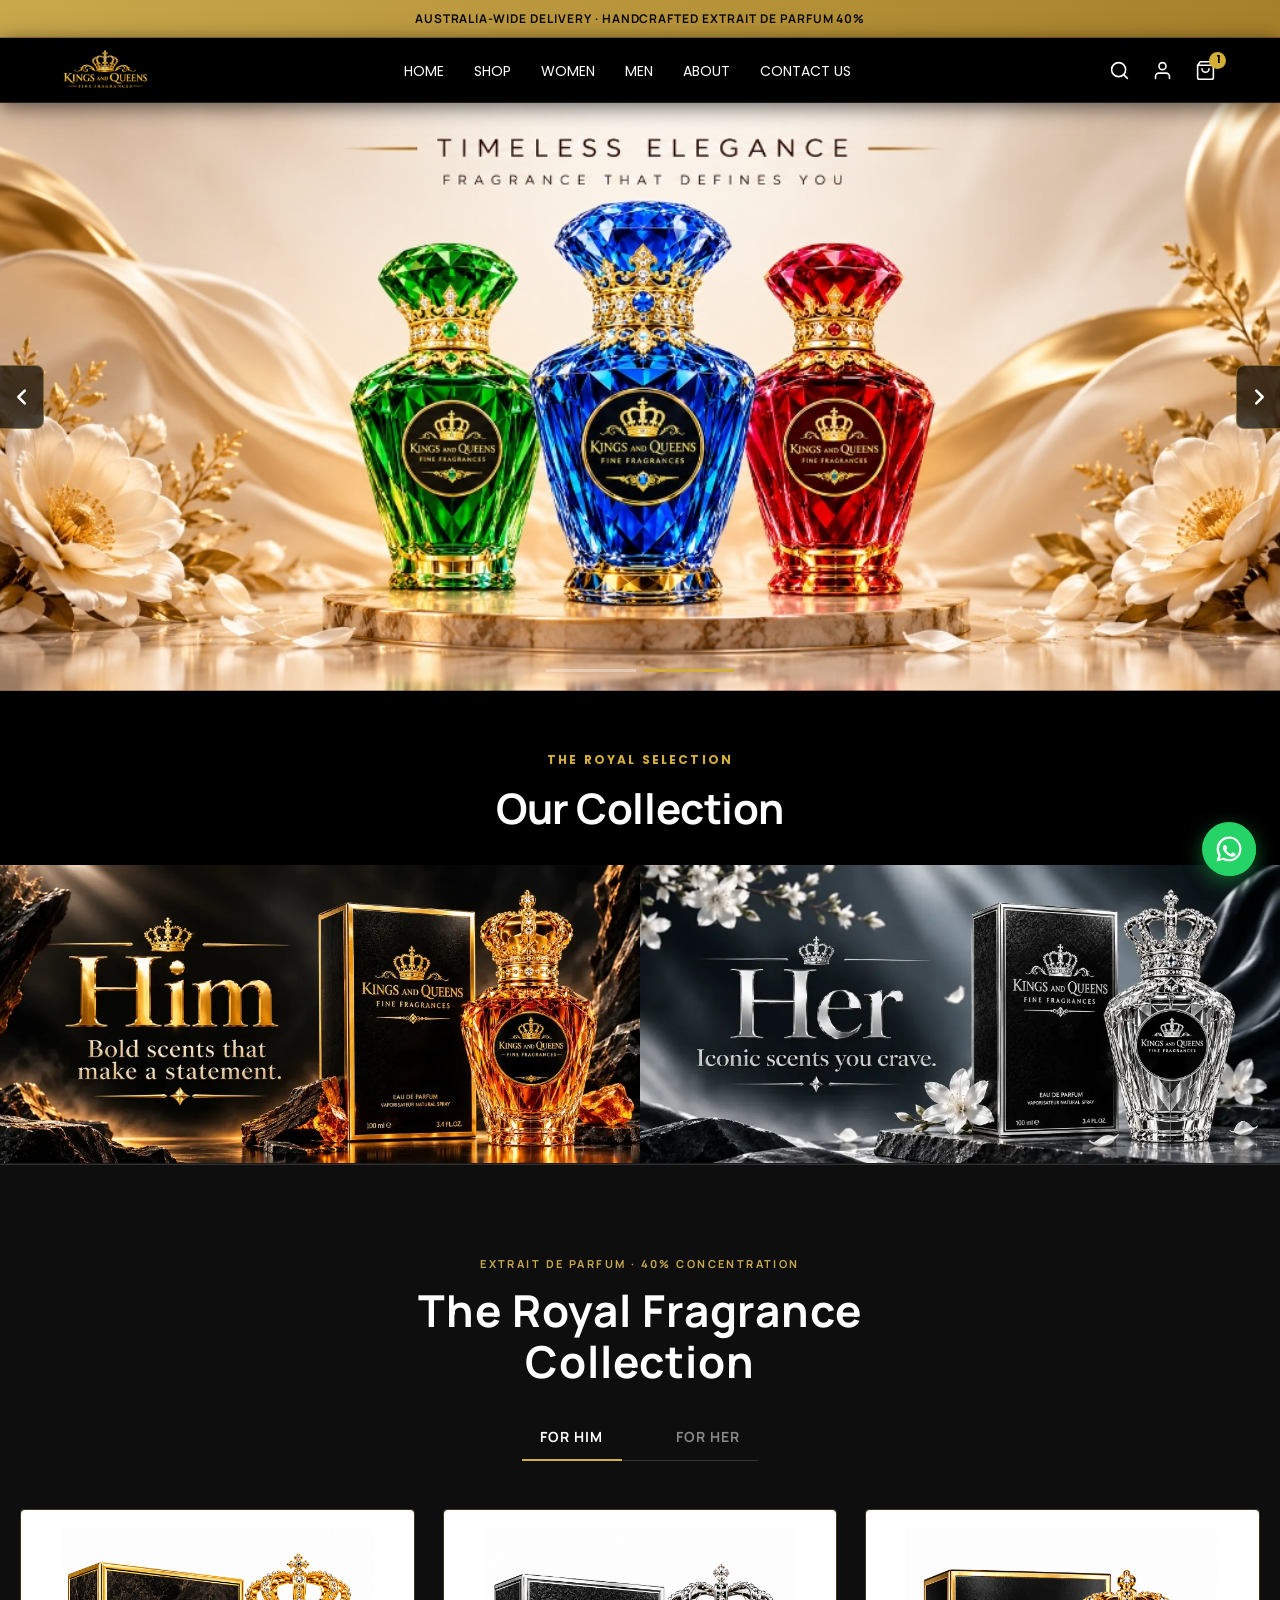
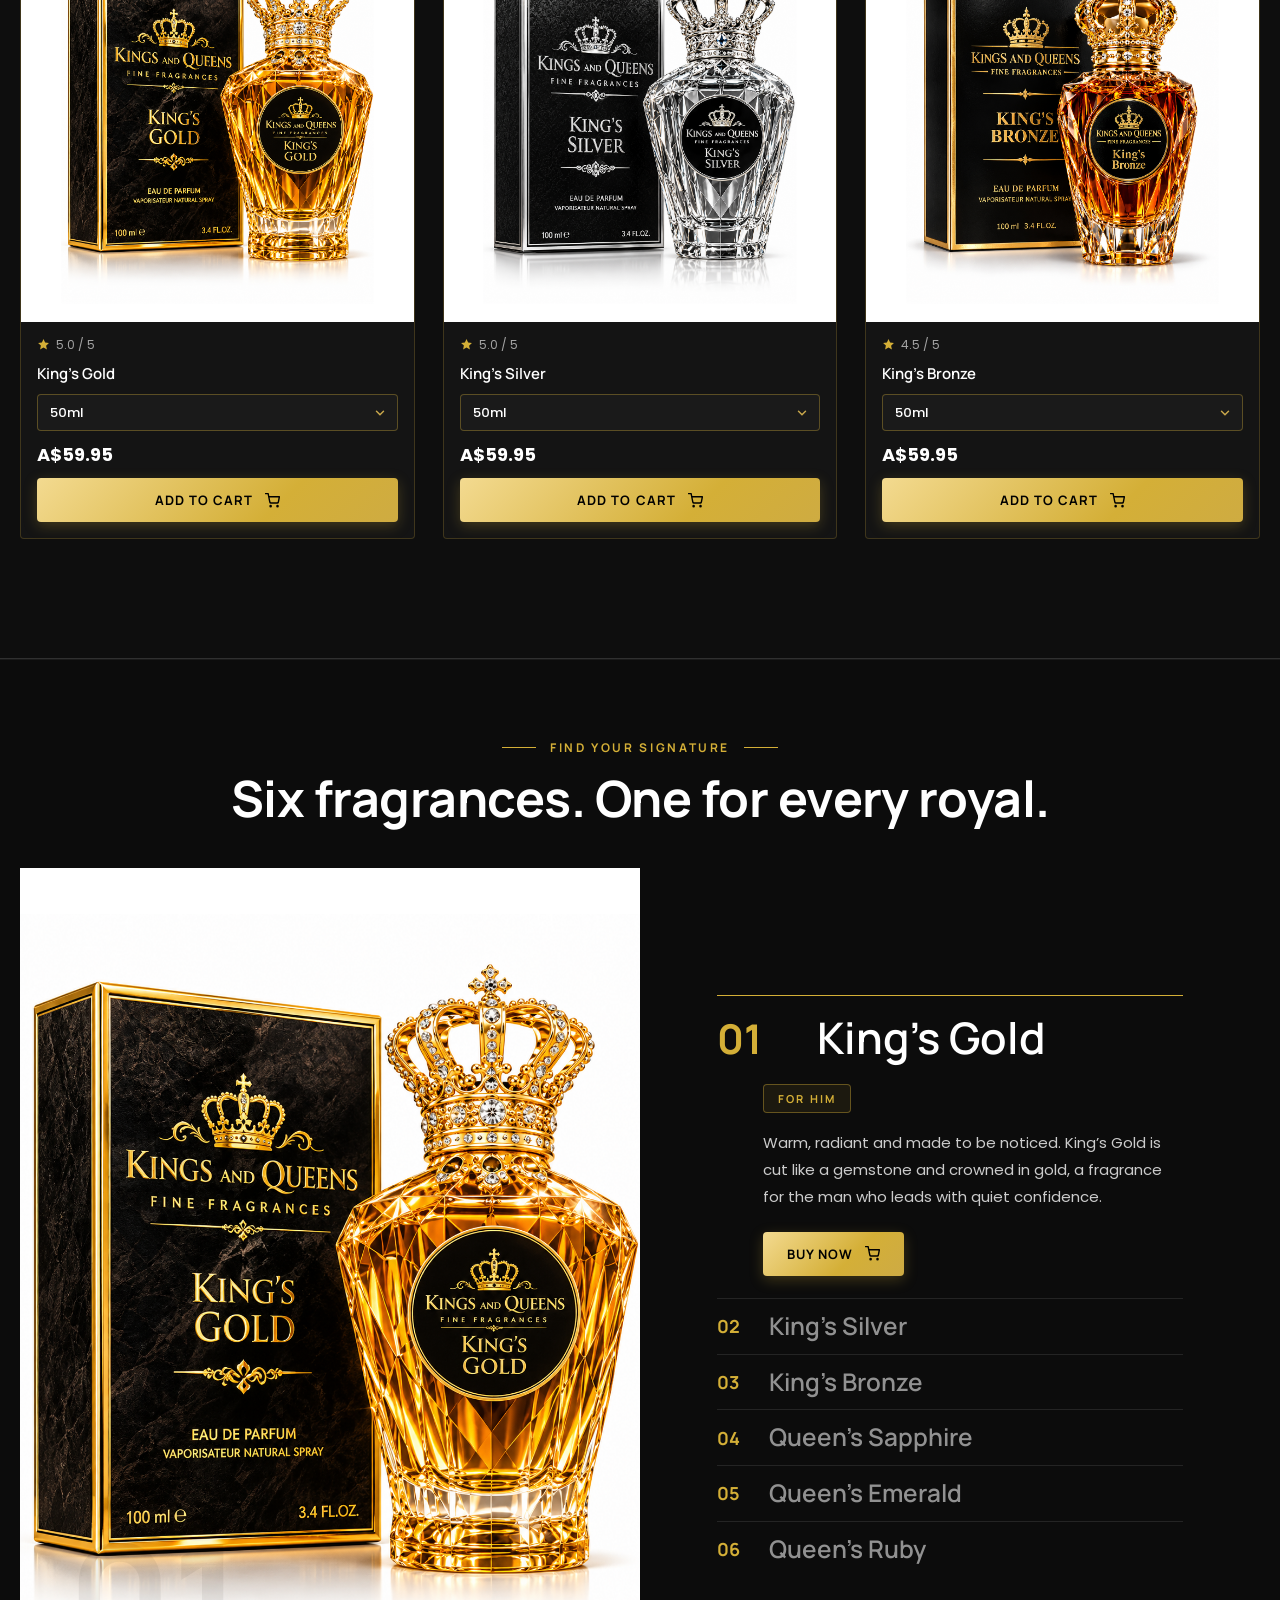
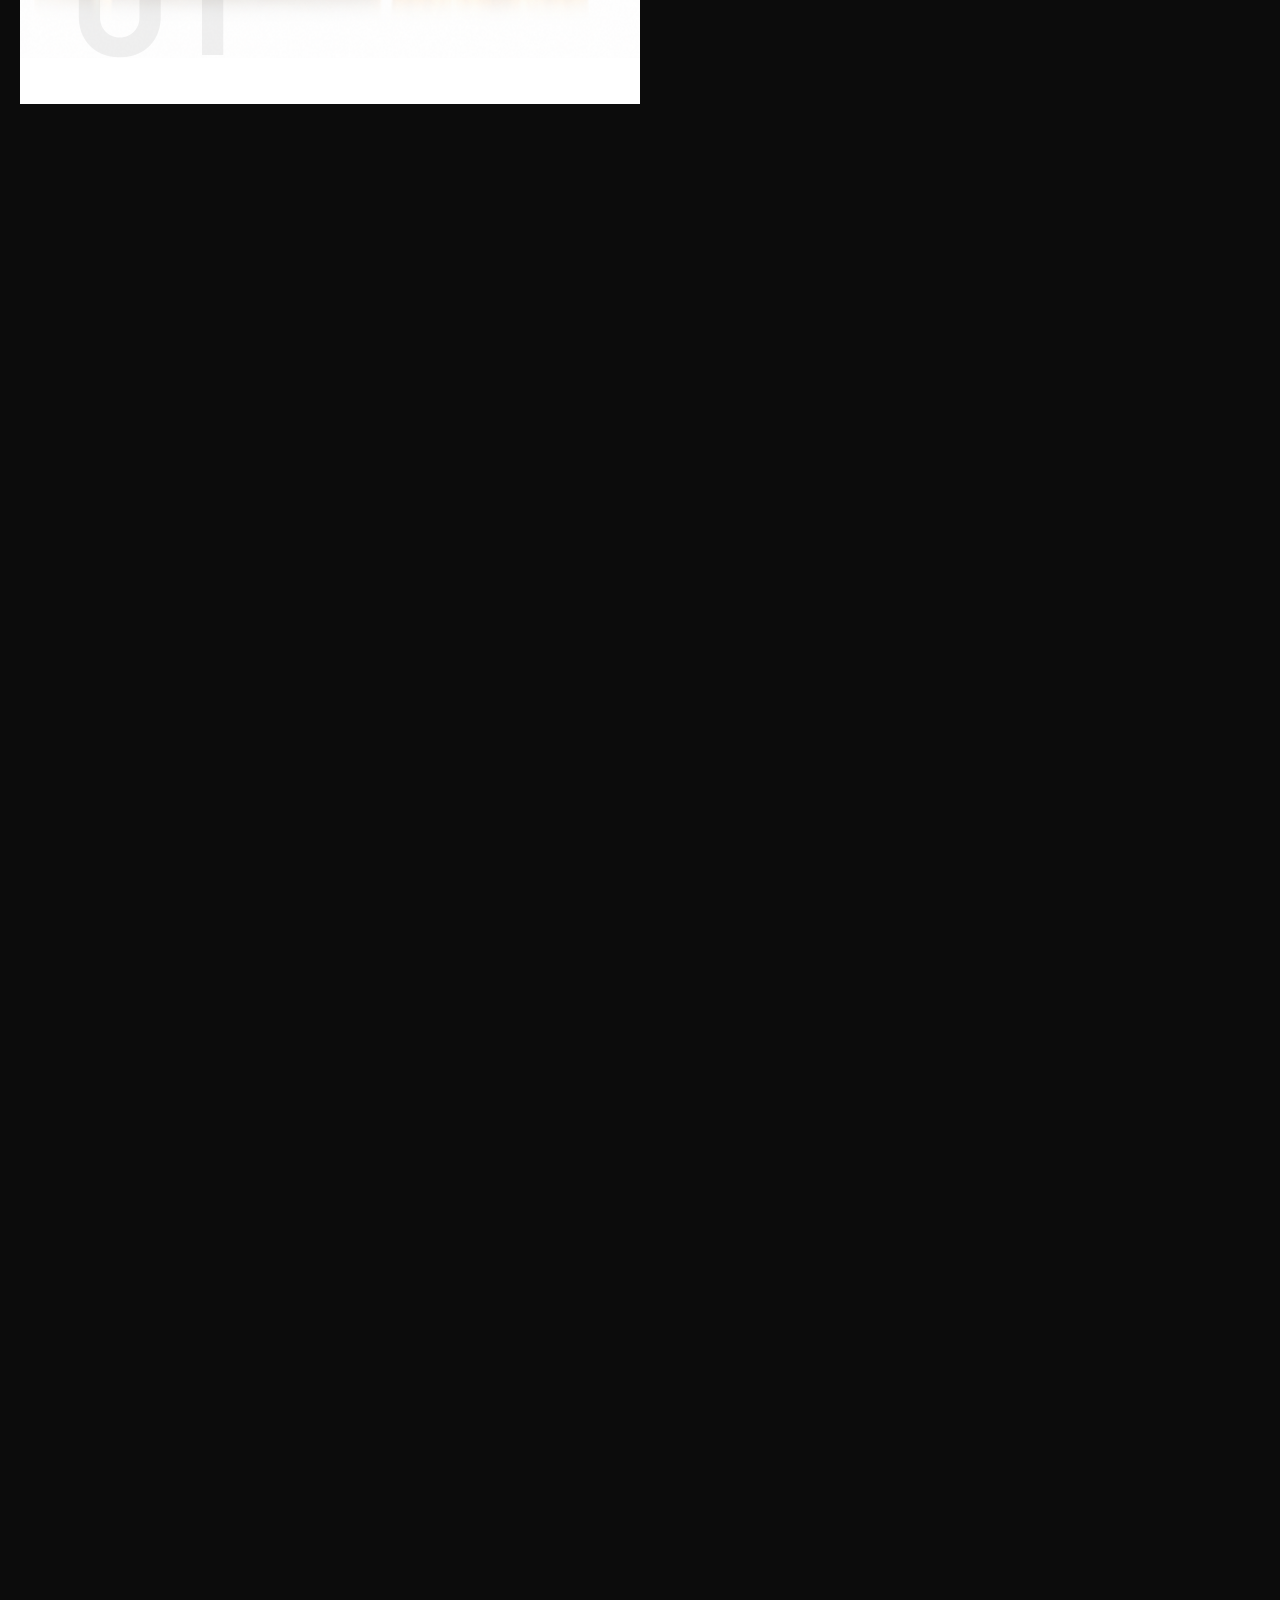
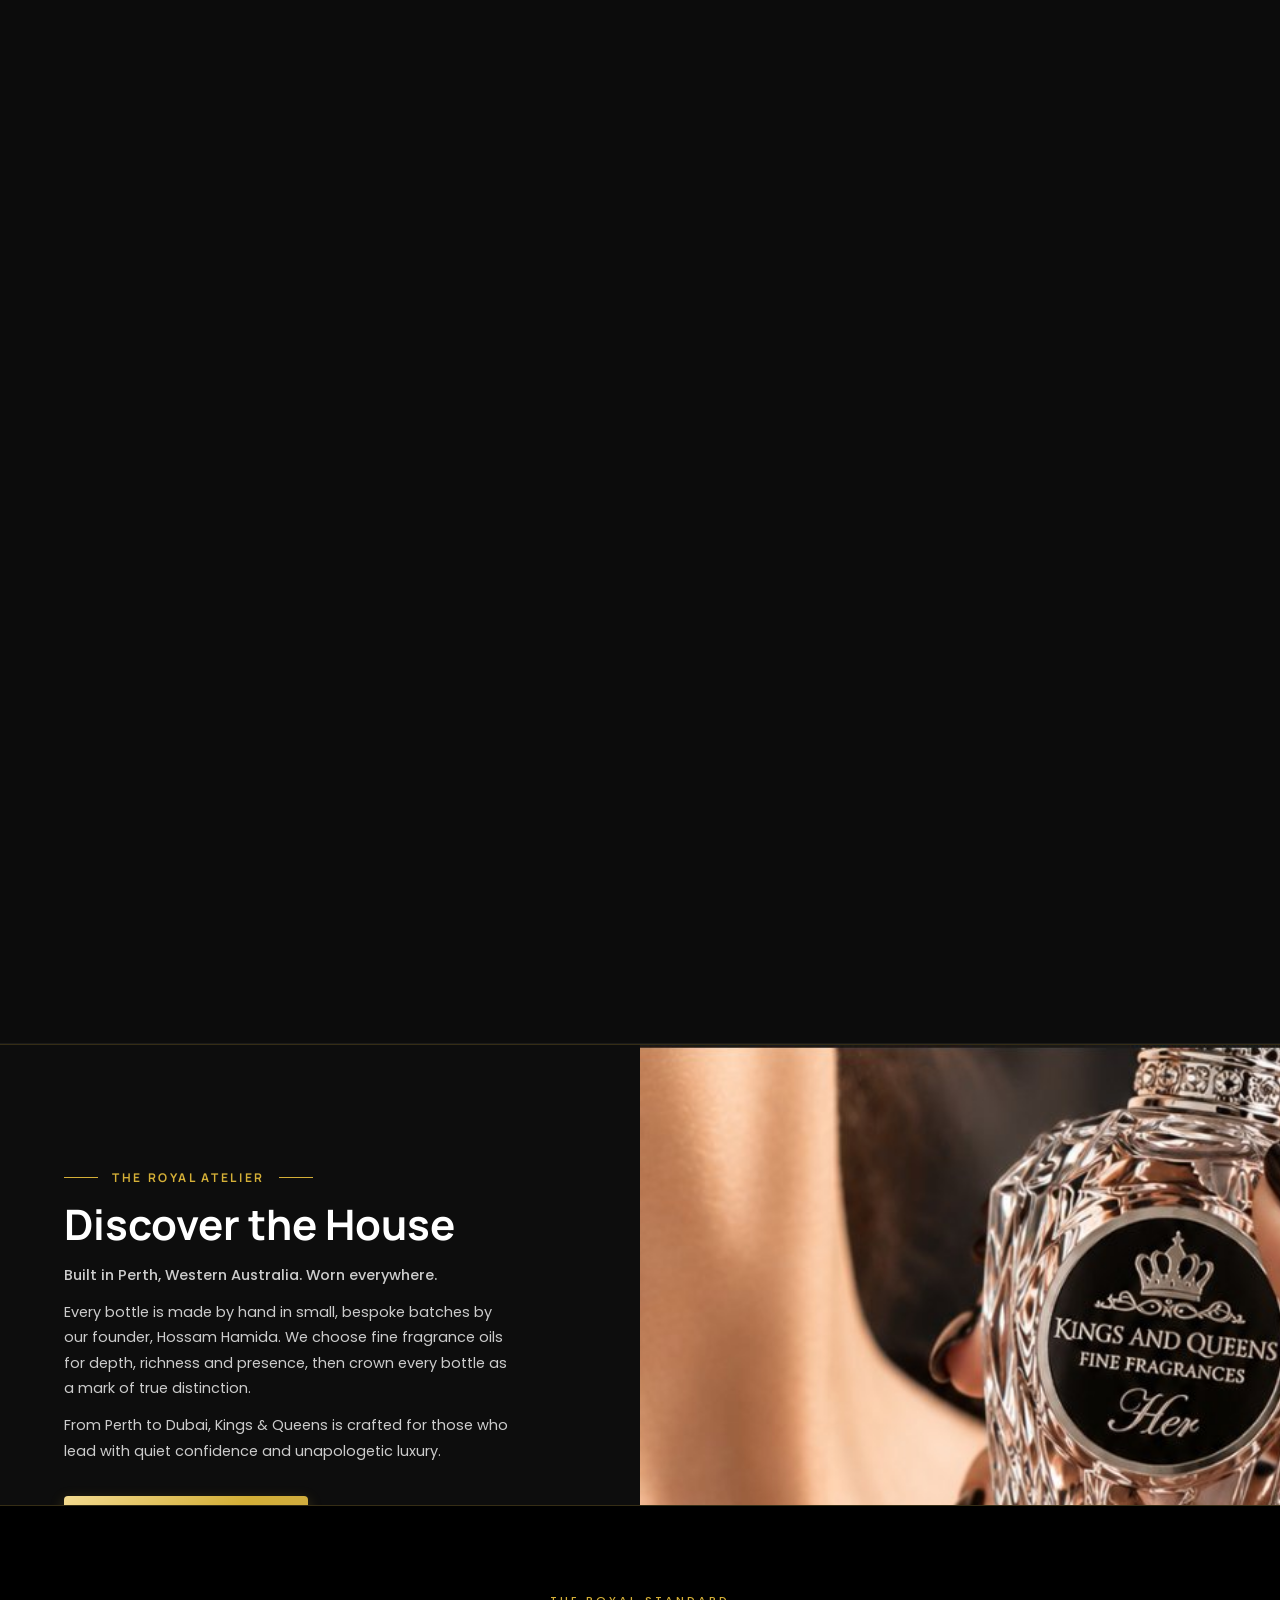
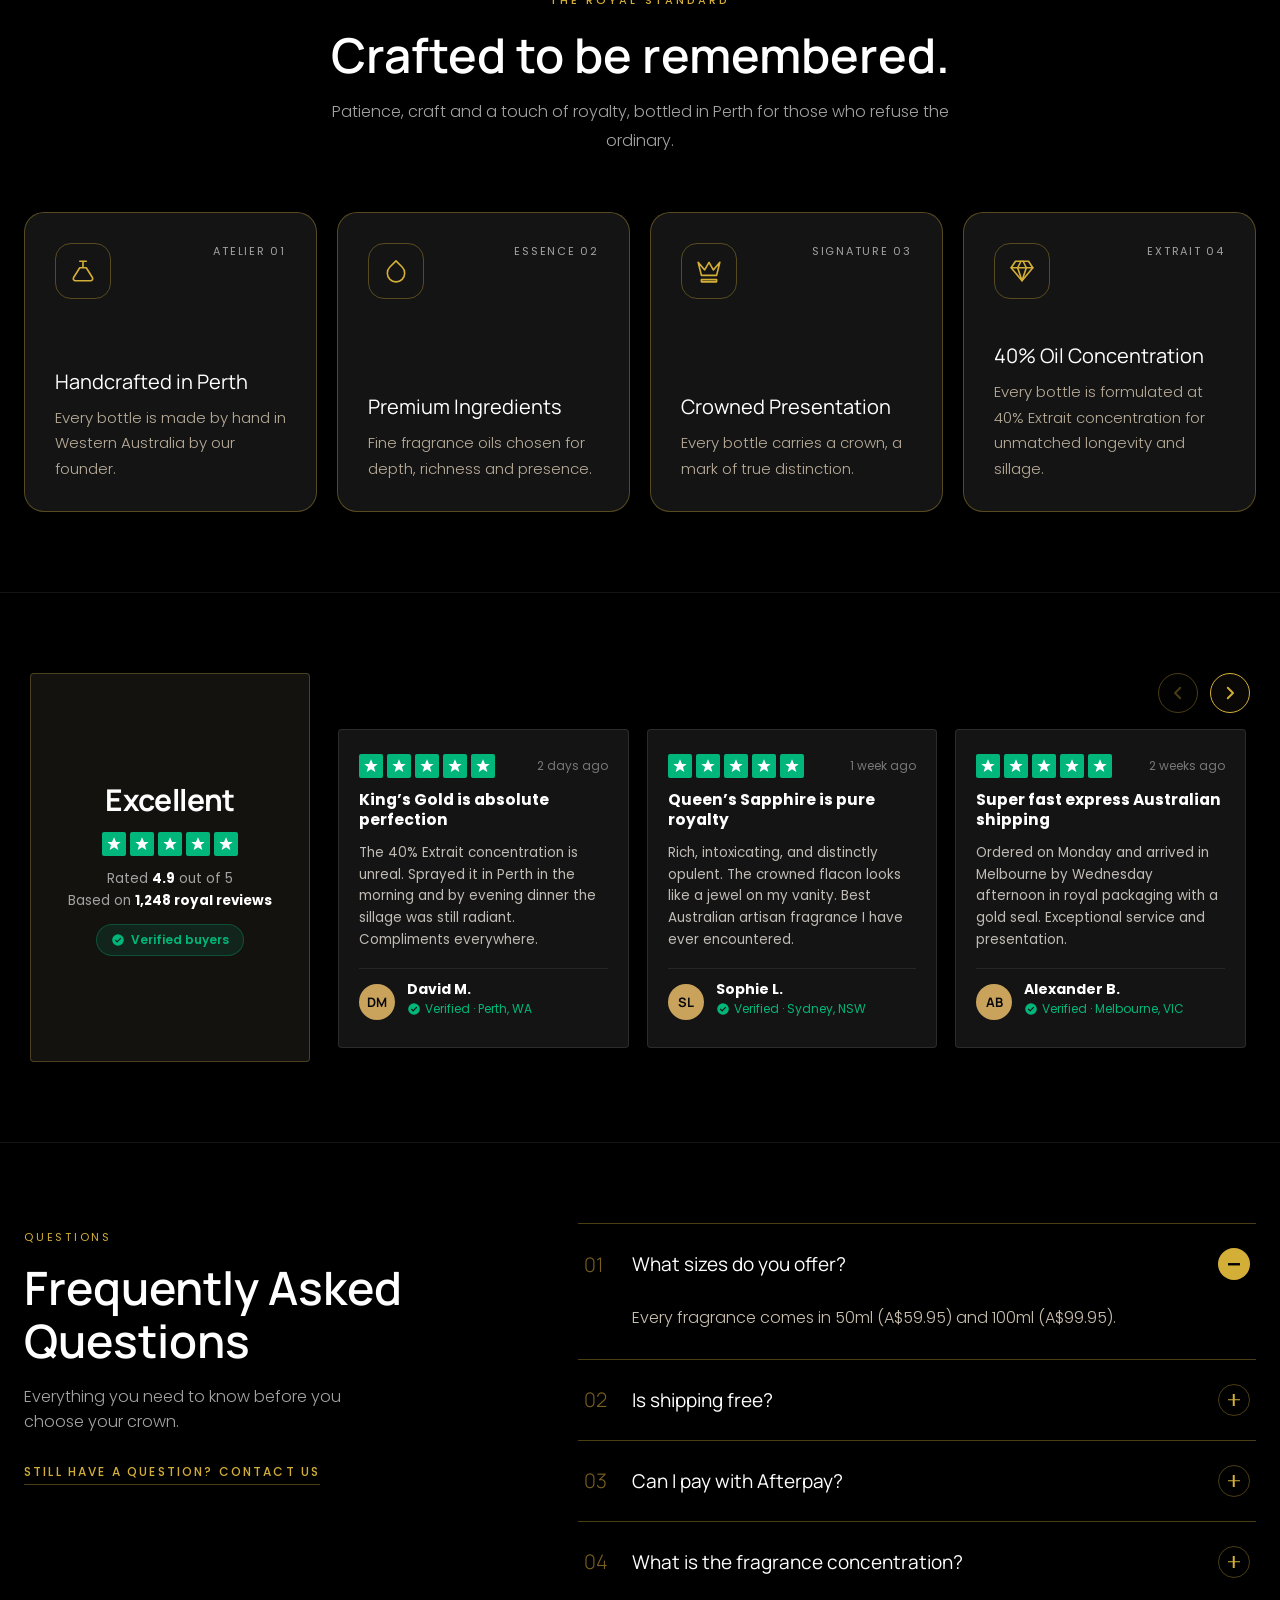
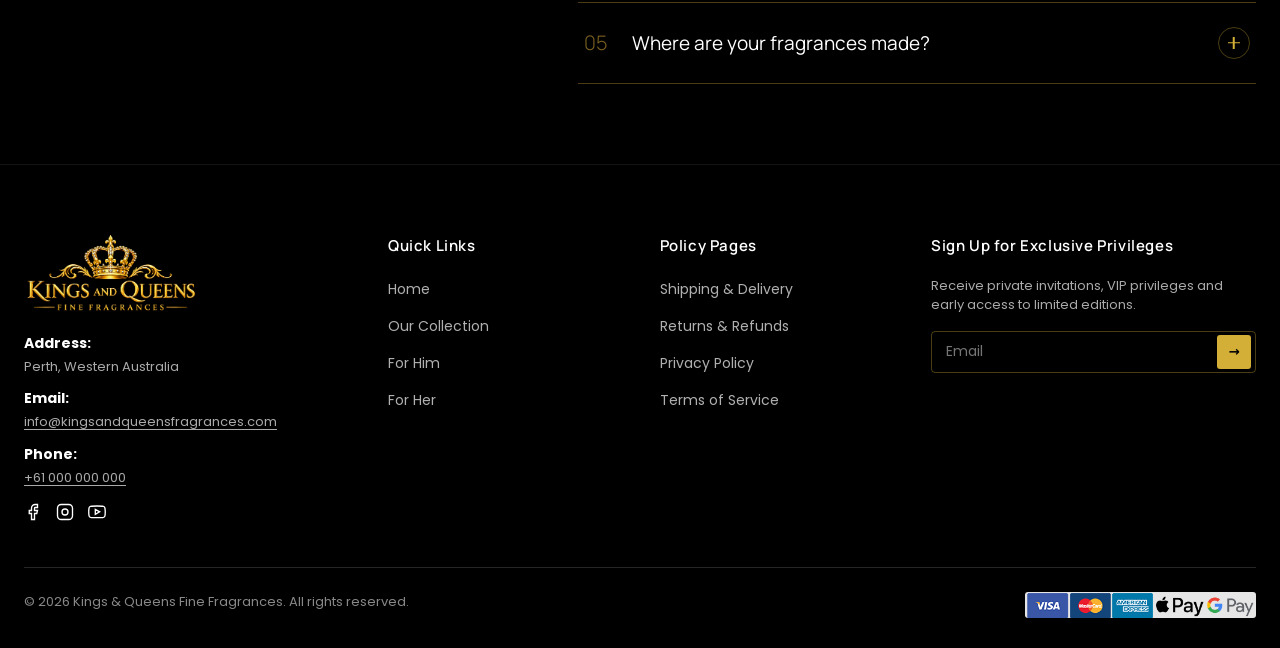
==== index.html @ b0d33130 "Update all signature buttons to BUY NOW, make About Us full-width with 620px image, add Our Collecti" ====
<!DOCTYPE html>
<html lang="en">

<head>
  <meta charset="UTF-8">
  <meta name="viewport" content="width=device-width, initial-scale=1, viewport-fit=cover">
  <title>Kings &amp; Queens Fine Fragrances | Australian Haute Parfumerie</title>
  <meta name="description"
    content="Where Luxury and Elegance Meet in Every Drop. Handcrafted Extrait de Parfum in Perth, Western Australia.">
  <link rel="preconnect" href="https://fonts.googleapis.com">
  <link rel="preconnect" href="https://fonts.gstatic.com" crossorigin>
  <link
    href="https://fonts.googleapis.com/css2?family=Manrope:wght@400;500;600;700;800&family=Poppins:wght@300;400;500;600;700&display=swap"
    rel="stylesheet">
  <style>
    *,
    *::before,
    *::after {
      box-sizing: border-box;
      margin: 0;
      padding: 0
    }

    :root {
      --bk: #000000;
      --ch: #141414;
      --ch2: #1A1A1A;
      --gd: #D4AF37;
      --gd2: #F3DA90;
      --gd3: #C9A84C;
      --ln: rgba(212, 175, 55, 0.35);
      --mut: #A3A3A3;
      --hh: 64px
    }

    html {
      overflow-x: clip;
      scroll-behavior: smooth;
      scroll-padding-top: 70px
    }

    body {
      background: var(--bk);
      color: #fff;
      font-family: Poppins, system-ui, sans-serif;
      overflow-x: clip;
      -webkit-font-smoothing: antialiased
    }

    img {
      display: block;
      max-width: 100%;
      height: auto
    }

    a {
      text-decoration: none;
      color: inherit
    }

    button {
      font-family: inherit
    }

    h1,
    h2,
    h3,
    h4 {
      font-family: Manrope, sans-serif;
      font-weight: 600
    }

    .btn,
    button.btn,
    a.btn,
    .cd .btn,
    .kc-f .btn,
    .uc button,
    .fs-btn {
      display: inline-flex !important;
      align-items: center !important;
      justify-content: center !important;
      gap: 8px !important;
      background: linear-gradient(135deg, #F3DA90 0%, #D4AF37 35%, #C9A84C 70%, #9E731C 100%) !important;
      background-size: 200% auto !important;
      color: #000000 !important;
      font-family: 'Manrope', sans-serif !important;
      font-size: 13px !important;
      font-weight: 700 !important;
      letter-spacing: .08em !important;
      text-transform: uppercase !important;
      border: none !important;
      border-radius: 4px !important;
      padding: 13px 24px !important;
      cursor: pointer !important;
      text-decoration: none !important;
      position: relative !important;
      overflow: hidden !important;
      box-shadow: 0 4px 14px rgba(212, 175, 55, 0.25) !important;
      transition: background-position .35s, box-shadow .3s, opacity .2s !important;
    }

    .btn:hover,
    button.btn:hover,
    a.btn:hover,
    .cd .btn:hover,
    .pd-buy .btn:hover,
    .kc-f .btn:hover,
    .uc button:hover {
      background-position: right center !important;
      transform: none !important;
      box-shadow: 0 8px 26px rgba(212, 175, 55, 0.55) !important;
      color: #000000 !important;
    }

    .btn:active,
    button.btn:active,
    a.btn:active,
    .cd .btn:active,
    .kc-f .btn:active {
      transform: translateY(0) !important;
      box-shadow: 0 2px 8px rgba(201, 168, 76, .3) !important;
    }

    .btn::after,
    .cd .btn::after,
    .kc-f .btn::after {
      content: '' !important;
      position: absolute !important;
      top: -50% !important;
      left: -60% !important;
      width: 40% !important;
      height: 200% !important;
      background: linear-gradient(60deg, rgba(255, 255, 255, 0) 0%, rgba(255, 255, 255, 0.4) 50%, rgba(255, 255, 255, 0) 100%) !important;
      transform: rotate(25deg) !important;
      animation: btnShimmer 4s infinite cubic-bezier(0.4, 0, 0.2, 1) !important;
      pointer-events: none !important;
    }

    @keyframes btnShimmer {
      0% {
        left: -60%;
      }

      35% {
        left: 140%;
      }

      100% {
        left: 140%;
      }
    }

    /* announcement + header */
    .ann {
      background: linear-gradient(135deg, #C9A84C 0%, #A68029 100%);
      color: #0A0A0A;
      text-align: center;
      padding: 10px 16px;
      font-family: 'Manrope', sans-serif;
      font-size: 12px;
      font-weight: 700;
      letter-spacing: .08em;
      text-transform: uppercase;
      box-shadow: 0 2px 10px rgba(201, 168, 76, .2);
      border-bottom: 1px solid rgba(0, 0, 0, 0.25)
    }

    .ann a {
      color: #0A0A0A;
      text-decoration: none;
      font-weight: 700;
      transition: opacity .2s;
      display: inline-block
    }

    .ann a:hover {
      opacity: .85
    }

    .hw {
      position: sticky;
      top: 0;
      z-index: 1000;
      background: #000
    }

    .hd {
      border-bottom: 1px solid rgba(255, 255, 255, .12);
      box-shadow: 0 4px 20px rgba(0, 0, 0, .6);
      position: relative
    }

    .hd-in {
      display: flex;
      align-items: center;
      justify-content: space-between;
      height: var(--hh);
      padding: 0 32px;
      max-width: 1220px;
      margin: 0 auto;
      gap: 28px
    }

    .logo img {
      height: 40px;
      width: auto;
      transition: height .3s
    }

    .hd.sc .logo img {
      height: 32px
    }

    .nav {
      display: flex;
      gap: 30px;
      list-style: none;
      flex: 1;
      justify-content: center
    }

    .nav a {
      font-size: 14px;
      color: #fff;
      transition: color .2s;
      white-space: nowrap
    }

    .nav a:hover {
      color: var(--gd)
    }

    .ics {
      display: flex;
      gap: 18px;
      align-items: center
    }

    .ib {
      background: none;
      border: 0;
      color: #fff;
      cursor: pointer;
      position: relative;
      display: flex;
      padding: 2px
    }

    .ib svg {
      width: 21px;
      height: 21px;
      fill: none;
      stroke: #fff;
      stroke-width: 1.8;
      stroke-linecap: round;
      stroke-linejoin: round
    }

    .ib:hover svg {
      stroke: var(--gd)
    }

    .cb {
      position: absolute;
      top: -6px;
      right: -8px;
      background: var(--gd);
      color: #000;
      font-size: 10px;
      font-weight: 700;
      width: 17px;
      height: 17px;
      border-radius: 50%;
      display: grid;
      place-items: center
    }

    .sd {
      display: none;
      position: absolute;
      top: 100%;
      left: 0;
      right: 0;
      background: #000;
      padding: 14px 32px;
      border-top: 1px solid rgba(255, 255, 255, .1)
    }

    .sd.on {
      display: block
    }

    .sf {
      display: flex;
      align-items: center;
      border: 1px solid var(--ln);
      border-radius: 4px;
      padding: 4px 14px;
      max-width: 600px;
      margin: 0 auto
    }

    .sf input {
      flex: 1;
      background: none;
      border: 0;
      outline: 0;
      color: #fff;
      padding: 10px 0;
      font: 400 14px Poppins, sans-serif
    }

    .sf button {
      background: none;
      border: 0;
      cursor: pointer;
      display: flex
    }

    .sf svg {
      width: 18px;
      height: 18px;
      fill: none;
      stroke: var(--gd);
      stroke-width: 2
    }

    .mh {
      display: none;
      align-items: center;
      justify-content: space-between;
      height: var(--hh);
      padding: 0 16px
    }

    .mh .ics {
      gap: 12px
    }

    .mh .ib svg {
      width: 20px;
      height: 20px
    }

    .bg {
      background: none;
      border: 0;
      cursor: pointer;
      display: flex;
      flex-direction: column;
      gap: 5px;
      padding: 8px
    }

    .bg i {
      display: block;
      width: 22px;
      height: 2px;
      background: #fff
    }

    .ov {
      position: fixed;
      inset: 0;
      background: rgba(0, 0, 0, .6);
      z-index: 1098;
      display: none
    }

    .ov.on {
      display: block
    }

    .dr {
      position: fixed;
      top: 0;
      left: 0;
      bottom: 0;
      width: min(340px, 88vw);
      background: var(--bk);
      border-right: 1px solid var(--ln);
      z-index: 1099;
      transform: translateX(-100%);
      transition: transform .35s;
      display: flex;
      flex-direction: column;
      overflow-y: auto
    }

    .dr.on {
      transform: none
    }

    .dr-h {
      display: flex;
      justify-content: space-between;
      align-items: center;
      padding: 16px 20px;
      border-bottom: 1px solid rgba(255, 255, 255, .1)
    }

    .dr-h img {
      height: 30px
    }

    .dr-x {
      width: 34px;
      height: 34px;
      border-radius: 50%;
      border: 1px solid var(--gd);
      background: none;
      color: var(--gd);
      cursor: pointer
    }

    .dr .sf {
      margin: 16px 20px;
      max-width: none
    }

    .dr a.l {
      display: flex;
      justify-content: space-between;
      padding: 16px 22px;
      border-bottom: 1px solid rgba(255, 255, 255, .08);
      font: 400 14px Manrope, sans-serif;
      letter-spacing: .04em
    }

    .dr a.l:after {
      content: "›";
      color: var(--gd)
    }

    .dr-f {
      margin-top: auto;
      padding: 20px;
      font-size: 12px;
      color: var(--mut);
      line-height: 1.7;
      border-top: 1px solid rgba(255, 255, 255, .08)
    }

    @media(max-width:900px) {
      .hd-in {
        display: none
      }

      .mh {
        display: flex
      }

      .sd {
        display: none !important
      }
    }

    /* hero */

    /* Hero Arrows (Touching Section Edges with Glassmorphic Blur & Gold Hover) */
    .hero {
      position: relative;
      overflow: hidden;
      background: var(--bk);
      aspect-ratio: 1024/470;
    }

    .hero-arrow {
      position: absolute;
      top: 50%;
      transform: translateY(-50%);
      width: 44px;
      height: 64px;
      background: rgba(11, 10, 8, 0.7);
      backdrop-filter: blur(10px);
      border: 1px solid rgba(201, 168, 76, 0.5);
      color: #fff;
      display: flex;
      align-items: center;
      justify-content: center;
      cursor: pointer;
      z-index: 10;
      transition: all 0.25s ease
    }

    .hero-arrow svg {
      width: 22px;
      height: 22px;
      fill: none;
      stroke: #fff;
      stroke-width: 2.8;
      stroke-linecap: round;
      stroke-linejoin: round;
      transition: stroke 0.25s ease
    }

    .hero-arrow.hero-prev {
      left: 0;
      border-left: none;
      border-radius: 0 8px 8px 0
    }

    .hero-arrow.hero-next {
      right: 0;
      border-right: none;
      border-radius: 8px 0 0 8px
    }

    .hero-arrow:hover {
      background: linear-gradient(135deg, #C9A84C 0%, #A68029 100%) !important;
      border-color: #C9A84C !important;
      box-shadow: 0 0 24px rgba(201, 168, 76, 0.7) !important;
      transform: translateY(-50%) scale(1.04) !important
    }

    .hero-arrow:hover svg {
      stroke: #0A0A0A !important
    }

    @media(max-width:768px) {
      .hero-arrow {
        width: 36px;
        height: 52px
      }

      .hero-arrow svg {
        width: 18px;
        height: 18px
      }
    }

    .sl {
      position: absolute;
      inset: 0;
      display: block;
      clip-path: inset(0 100% 0 0);
      transition: clip-path 1.1s cubic-bezier(.7, 0, .2, 1);
      z-index: 1
    }

    .sl.on {
      clip-path: inset(0);
      z-index: 2
    }

    .sl.pv {
      clip-path: inset(0);
      z-index: 1
    }

    .sl img {
      width: 100%;
      height: 100%;
      object-fit: cover
    }

    .dots {
      position: absolute;
      bottom: 12px;
      left: 0;
      right: 0;
      display: flex;
      gap: 8px;
      justify-content: center;
      z-index: 5
    }

    .dots button {
      flex: 0 1 90px;
      height: 16px;
      background: none;
      border: 0;
      padding: 6px 0;
      cursor: pointer
    }

    .dots i {
      display: block;
      height: 3px;
      background: rgba(255, 255, 255, .35);
      position: relative
    }

    .dots i:after {
      content: "";
      position: absolute;
      inset: 0 auto 0 0;
      width: 0;
      background: var(--gd)
    }

    .dots .on i:after {
      animation: kqp 6s linear forwards
    }

    @keyframes kqp {
      to {
        width: 100%
      }
    }

    @media(max-width:999px) {
      .hero {
        aspect-ratio: 850/1024;
        max-height: 88vh;
      }
    }

    /* bento */
    .sec {
      padding: 80px 20px
    }

    .wrap {
      max-width: 1220px;
      margin: 0 auto
    }

    .sh {
      text-align: center;
      font-size: clamp(26px, 4vw, 38px);
      letter-spacing: .06em;
      margin-bottom: 36px
    }

    .bento {
      display: grid;
      grid-template-columns: repeat(12, 1fr);
      grid-template-rows: auto auto;
      gap: 10px
    }

    .bt {
      position: relative;
      overflow: hidden;
      min-height: 280px;
      border: 1px solid var(--ln);
      border-radius: 4px;
      cursor: pointer;
      display: block
    }

    .bt.a {
      grid-column: 1/8;
      grid-row: 1/3;
      min-height: 580px
    }

    .bt.b {
      grid-column: 8/13
    }

    .bt.c {
      grid-column: 8/13
    }

    .bt img {
      position: absolute;
      inset: 0;
      width: 100%;
      height: 100%;
      object-fit: cover;
      transition: transform .8s
    }

    .bt:hover img {
      transform: scale(1.05)
    }

    .bt:after {
      content: "";
      position: absolute;
      inset: 0;
      background: rgba(0, 0, 0, .42)
    }

    .bt div {
      position: absolute;
      left: 0;
      bottom: 0;
      padding: 28px;
      z-index: 2
    }

    .bt h3 {
      font-size: 28px;
      margin-bottom: 6px;
      font-weight: 500
    }

    .bt.a h3 {
      font-size: 36px
    }

    .bt p {
      font-size: 14px;
      color: #ddd;
      font-weight: 300
    }

    @media(max-width:989px) {
      .bento {
        grid-template-columns: repeat(2, 1fr)
      }

      .bt.a {
        grid-column: 1/3;
        min-height: 400px
      }

      .bt.b,
      .bt.c {
        grid-column: auto
      }
    }

    @media(max-width:599px) {
      .bento {
        grid-template-columns: 1fr
      }

      .bt.a {
        grid-column: auto;
        min-height: 300px
      }
    }

    /* collection rail */
    .tabs-wrap {
      display: flex;
      justify-content: center;
      margin-bottom: 36px;
      width: 100%
    }

    .tabs {
      display: inline-flex;
      justify-content: center;
      align-items: center;
      gap: 36px;
      border-bottom: 1px solid rgba(255, 255, 255, .15);
      margin: 0;
      padding: 0;
      overflow: visible;
      scrollbar-width: none
    }

    .tabs::-webkit-scrollbar {
      display: none
    }

    .tab {
      background: none;
      border: 0;
      color: #888888;
      font: 700 14px 'Manrope', sans-serif;
      letter-spacing: .08em;
      text-transform: uppercase;
      padding: 10px 18px 14px;
      cursor: pointer;
      position: relative;
      white-space: nowrap;
      transition: color .2s ease
    }

    .tab:hover {
      color: #ffffff
    }

    .tab.on {
      color: #ffffff
    }

    .tab.on:after {
      content: "";
      position: absolute;
      left: 0;
      right: 0;
      bottom: -1px;
      height: 2px;
      background: var(--gd)
    }

    /* Desktop Product Grid: 3 cards per row, zero arrows */
    .rw {
      position: relative;
      width: 100%;
    }

    @media(min-width: 861px) {
      .rw {
        margin: 0 !important;
        padding: 0 !important;
      }
      .rail {
        display: grid !important;
        grid-template-columns: repeat(3, 1fr) !important;
        gap: 28px !important;
        overflow: visible !important;
        padding: 12px 0 24px !important;
        width: 100% !important;
      }
      .cd {
        width: 100% !important;
        max-width: 100% !important;
        flex: none !important;
        box-sizing: border-box !important;
      }
      .ar {
        display: none !important;
      }
    }

    @media(max-width: 860px) {
      .rw {
        margin: 0 -16px;
        padding: 0 16px;
      }
      .rail {
        display: flex !important;
        gap: 16px !important;
        overflow-x: auto !important;
        scroll-snap-type: x mandatory !important;
        -webkit-overflow-scrolling: touch !important;
        scrollbar-width: none !important;
        padding: 10px 4px 20px !important;
      }
      .rail::-webkit-scrollbar {
        display: none !important;
      }
      .cd {
        flex: 0 0 calc(84vw - 20px) !important;
        width: calc(84vw - 20px) !important;
        max-width: 320px !important;
        scroll-snap-align: center !important;
        box-sizing: border-box !important;
      }
      .ar {
        display: none !important;
      }
    }

    .cd {
      background: #141414;
      border: 1px solid rgba(212, 175, 55, 0.22);
      border-radius: 4px;
      display: flex;
      flex-direction: column;
      transition: border-color .3s ease, box-shadow .3s ease;
      transform: none !important;
      position: relative;
    }
    .cd:hover {
      border-color: #D4AF37 !important;
      transform: none !important;
      box-shadow: 0 10px 30px rgba(0, 0, 0, 0.75) !important;
    }

    .cd-im {
      position: relative !important;
      background: #FFFFFF !important;
      aspect-ratio: 1 / 1.05 !important;
      width: 100% !important;
      padding: 18px !important;
      overflow: hidden !important;
      cursor: pointer !important;
      display: block !important;
      border-radius: 4px 4px 0 0 !important;
      box-sizing: border-box !important;
    }

    .cd-im img {
      position: absolute !important;
      top: 18px !important;
      left: 18px !important;
      width: calc(100% - 36px) !important;
      height: calc(100% - 36px) !important;
      object-fit: contain !important;
      display: block !important;
      pointer-events: none !important;
      margin: 0 !important;
      filter: none !important;
      backface-visibility: hidden !important;
      -webkit-backface-visibility: hidden !important;
      transform: translateZ(0) !important;
    }

    .cd-im .img-main {
      position: absolute;
      z-index: 1;
      opacity: 1;
      transition: opacity 0.4s ease;
    }

    .cd-im .img-hover {
      position: absolute;
      inset: 18px;
      width: calc(100% - 36px);
      height: calc(100% - 36px);
      object-fit: contain;
      opacity: 0;
      z-index: 2;
      transition: opacity 0.4s ease;
      pointer-events: none;
    }

    .cd:hover .cd-im .img-hover {
      opacity: 1;
    }

    .cd-i {
      padding: 14px 16px 16px;
      display: flex;
      flex-direction: column;
      gap: 10px;
      flex: 1
    }

    .rt {
      display: flex;
      align-items: center;
      gap: 6px;
      font-size: 12px;
      color: var(--mut)
    }

    .rt svg {
      width: 13px;
      height: 13px;
      fill: var(--gd)
    }

    .nm {
      font: 600 15px/1.35 Manrope, sans-serif;
      cursor: pointer
    }

    .sz {
      appearance: none;
      background: var(--ch2) url("data:image/svg+xml,%3Csvg xmlns='http://www.w3.org/2000/svg' width='14' height='14' viewBox='0 0 24 24' fill='none' stroke='%23C9A84C' stroke-width='2.5' stroke-linecap='round'%3E%3Cpath d='M6 9l6 6 6-6'/%3E%3C/svg%3E") no-repeat right 10px center;
      color: #fff;
      border: 1px solid var(--ln) !important;
      border-radius: 4px;
      padding: 8px 30px 8px 12px;
      font: 500 13px Poppins, sans-serif;
      cursor: pointer;
      outline: 0
    }

    .sz option {
      background: var(--ch2);
      color: #fff
    }

    .pr {
      display: flex;
      gap: 8px;
      align-items: baseline
    }

    .pr b {
      font-size: 18px
    }

    .pr s {
      color: #777;
      font-size: 13px
    }

    .cd .btn {
      margin-top: auto;
      padding: 12px
    }

    /* full-width banner */
    .ban {
      position: relative;
      height: min(80vh, 680px);
      overflow: hidden
    }

    .ban>img {
      width: 100%;
      height: 100%;
      object-fit: cover;
      object-position: 50% 28%
    }

    .ban:after {
      content: "";
      position: absolute;
      inset: 0;
      background: rgba(0, 0, 0, .4)
    }

    .ban div {
      position: absolute;
      z-index: 2;
      left: 6vw;
      bottom: 9vh;
      max-width: 540px;
      padding-right: 5vw
    }

    .ban h2 {
      font-size: clamp(28px, 4.5vw, 52px);
      line-height: 1.12;
      margin-bottom: 14px
    }

    .ban p {
      color: #ddd;
      font-weight: 300;
      line-height: 1.7;
      margin-bottom: 22px
    }

    /* features */
    .ft {
      display: grid;
      grid-template-columns: repeat(4, 1fr);
      gap: 20px;
      margin-top: 56px
    }

    .fh {
      max-width: 640px;
      margin: 0 auto;
      text-align: center
    }

    .fh small {
      font-size: 11px;
      font-weight: 500;
      letter-spacing: .28em;
      text-transform: uppercase;
      color: var(--gd)
    }

    .fh h2 {
      font-size: clamp(30px, 4.2vw, 48px);
      line-height: 1.16;
      margin: 16px 0
    }

    .fh p {
      color: var(--mut);
      font-weight: 300;
      line-height: 1.8
    }

    .fc {
      position: relative;
      height: 300px;
      padding: 30px;
      border: 1px solid var(--ln);
      border-radius: 20px;
      background: var(--ch);
      display: flex;
      flex-direction: column;
      justify-content: space-between;
      transition: border-color .2s
    }

    .fc:hover {
      border-color: var(--gd)
    }

    .fc-t {
      display: flex;
      justify-content: space-between;
      align-items: flex-start
    }

    .chip {
      width: 56px;
      height: 56px;
      border: 1px solid var(--ln);
      border-radius: 16px;
      display: grid;
      place-items: center
    }

    .chip svg {
      width: 26px;
      height: 26px;
      fill: none;
      stroke: var(--gd);
      stroke-width: 1.5;
      stroke-linecap: round;
      stroke-linejoin: round
    }

    .fc-t span {
      font-size: 11px;
      letter-spacing: .16em;
      text-transform: uppercase;
      color: var(--mut)
    }

    .fc h3 {
      font-size: 20px;
      font-weight: 400;
      margin-bottom: 10px
    }

    .fc p {
      font-size: 15px;
      font-weight: 300;
      line-height: 1.7;
      color: #b8ac99
    }

    @media(max-width:1023px) {
      .ft {
        grid-template-columns: repeat(2, 1fr)
      }
    }

    @media(max-width:640px) {
      .ft {
        grid-template-columns: 1fr;
        gap: 12px;
        margin-top: 36px
      }

      .fc {
        height: auto;
        gap: 44px;
        padding: 24px
      }
    }

    /* editorial split sections */
    .ed {
      display: grid;
      grid-template-columns: 1.05fr 0.95fr;
      min-height: 760px;
      background: var(--ch);
      align-items: stretch
    }

    .ed-i {
      position: relative;
      overflow: hidden;
      min-height: 640px;
      background: var(--ch2)
    }

    .ed-i img {
      position: absolute;
      inset: 0;
      width: 100%;
      height: 100%;
      object-fit: cover;
      object-position: center top;
      transition: transform 0.6s ease
    }

    .ed:hover .ed-i img {
      transform: scale(1.03)
    }

    @media(max-width:900px) {
      .ed {
        grid-template-columns: 1fr;
        min-height: auto
      }

      .ed-i {
        min-height: 420px
      }
    }

    .ed.alt {
      background: var(--bk)
    }

    .ed-c {
      display: flex;
      flex-direction: column;
      justify-content: center;
      padding: clamp(32px, 6vw, 100px);
      max-width: 680px;
      width: 100%
    }

    .ed-c>small {
      font: 500 11px Poppins, sans-serif;
      letter-spacing: .14em;
      text-transform: uppercase;
      color: var(--mut);
      margin-bottom: 14px
    }

    .ed-c h2 {
      font: 700 clamp(28px, 3.4vw, 44px)/1.15 Manrope, sans-serif;
      letter-spacing: -.01em;
      margin-bottom: 12px
    }

    .ed-c p {
      font: 300 15px/1.85 Poppins, sans-serif;
      color: #bdbdbd;
      margin-bottom: 16px
    }

    .ed-c p.sub {
      color: var(--mut);
      font-size: 14px;
      margin-bottom: 26px
    }

    .ed-i {
      position: relative;
      overflow: hidden;
      min-height: 380px;
      background: var(--ch2)
    }

    .ed-i img {
      position: absolute;
      inset: 0;
      width: 100%;
      height: 100%;
      object-fit: cover;
      transition: opacity .6s
    }

    .ed-i img.h {
      opacity: 0
    }

    .et {
      display: flex;
      gap: 26px;
      border-bottom: 1px solid #333;
      margin-bottom: 28px;
      overflow-x: auto;
      scrollbar-width: none
    }

    .et::-webkit-scrollbar {
      display: none
    }

    .et button {
      background: none;
      border: 0;
      border-bottom: 2px solid transparent;
      margin-bottom: -1px;
      color: #888;
      font: 500 13px Poppins, sans-serif;
      padding: 0 2px 12px;
      cursor: pointer;
      white-space: nowrap;
      transition: color .25s, border-color .25s
    }

    .et button:hover {
      color: #fff
    }

    .et button.on {
      color: #fff;
      border-bottom-color: var(--gd)
    }

    .ep {
      display: none
    }

    .ep.on {
      display: block
    }

    .ep h3 {
      font: 700 26px Manrope, sans-serif;
      margin-bottom: 8px
    }

    .ep .nt {
      font: 500 13px Poppins, sans-serif;
      color: var(--mut);
      margin-bottom: 14px
    }

    .ep .bf {
      font-size: 13px;
      color: #fff
    }

    .lk {
      display: inline-block;
      margin-top: 10px;
      font: 600 12px Poppins, sans-serif;
      letter-spacing: .1em;
      text-transform: uppercase;
      color: #fff;
      border-bottom: 1px solid var(--gd);
      padding-bottom: 4px;
      transition: color .2s
    }

    .lk:hover {
      color: var(--gd)
    }

    @media(max-width:860px) {
      .ed {
        grid-template-columns: 1fr;
        min-height: 0
      }

      .ed-i {
        min-height: 0;
        aspect-ratio: 4/3;
        order: -1
      }

      .ed-c {
        max-width: none;
        padding: 40px 22px 48px
      }
    }

    /* faq */
    .fq {
      display: grid;
      grid-template-columns: 5fr 7fr;
      gap: 70px;
      max-width: 1150px;
      margin: 0 auto;
      align-items: start
    }

    .fq-s {
      position: sticky;
      top: 110px
    }

    .fq-s small {
      font-size: 11px;
      letter-spacing: .25em;
      text-transform: uppercase;
      color: var(--gd)
    }

    .fq-s h2 {
      font-size: clamp(30px, 4vw, 46px);
      line-height: 1.15;
      margin: 14px 0 16px
    }

    .fq-s p {
      color: var(--mut);
      font-weight: 300;
      margin-bottom: 24px;
      max-width: 340px
    }

    .fq-s a {
      color: var(--gd);
      font: 500 12px Poppins, sans-serif;
      letter-spacing: .18em;
      text-transform: uppercase;
      border-bottom: 1px solid var(--ln);
      padding-bottom: 4px
    }

    .fi {
      border-bottom: 1px solid var(--ln)
    }

    .fi:first-child {
      border-top: 1px solid var(--ln)
    }

    .fi button {
      width: 100%;
      display: flex;
      align-items: center;
      gap: 18px;
      background: none;
      border: 0;
      color: #fff;
      text-align: left;
      padding: 24px 6px;
      cursor: pointer
    }

    .fi .n {
      font: 300 20px Manrope, sans-serif;
      color: #7A6020;
      min-width: 30px
    }

    .fi .t {
      flex: 1;
      font: 400 clamp(16px, 1.6vw, 19px)/1.4 Manrope, sans-serif
    }

    .fi .c {
      width: 32px;
      height: 32px;
      border: 1px solid var(--ln);
      border-radius: 50%;
      position: relative;
      flex: none;
      transition: .3s
    }

    .fi .c:before,
    .fi .c:after {
      content: "";
      position: absolute;
      left: 50%;
      top: 50%;
      width: 12px;
      height: 1.5px;
      background: var(--gd);
      transform: translate(-50%, -50%);
      transition: .3s
    }

    .fi .c:after {
      transform: translate(-50%, -50%) rotate(90deg)
    }

    .fi.on .c {
      background: var(--gd)
    }

    .fi.on .c:before,
    .fi.on .c:after {
      background: var(--bk)
    }

    .fi.on .c:after {
      transform: translate(-50%, -50%) rotate(0)
    }

    .fi .a {
      display: grid;
      grid-template-rows: 0fr;
      transition: grid-template-rows .4s
    }

    .fi.on .a {
      grid-template-rows: 1fr
    }

    .fi .a div {
      overflow: hidden
    }

    .fi .a p {
      padding: 0 6px 26px 54px;
      color: #C9BFAE;
      font-weight: 300;
      line-height: 1.8
    }

    @media(max-width:860px) {
      .fq {
        grid-template-columns: 1fr;
        gap: 30px
      }

      .fq-s {
        position: static
      }

      .fi .a p {
        padding-left: 44px
      }
    }

    /* footer */
    .ft2 {
      background: #000;
      padding: 70px 24px 30px;
      border-top: 1px solid rgba(255, 255, 255, .08)
    }

    .fg {
      max-width: 1220px;
      margin: 0 auto 46px;
      display: grid;
      grid-template-columns: 1.4fr 1fr 1fr 1.2fr;
      gap: 40px
    }

    .fg h3 {
      font-size: 15px;
      margin-bottom: 20px;
      letter-spacing: .04em
    }

    .fg b {
      font-size: 14px;
      display: block;
      margin-bottom: 3px
    }

    .fg .v {
      font-size: 13px;
      color: #aaa;
      line-height: 1.5;
      margin-bottom: 12px
    }

    .fg .v a {
      text-decoration: underline;
      text-underline-offset: 3px
    }

    .fg ul {
      list-style: none;
      display: flex;
      flex-direction: column;
      gap: 12px
    }

    .fg ul a {
      color: #b0b0b0;
      font-size: 14px
    }

    .fg ul a:hover {
      color: var(--gd)
    }

    .so {
      display: flex;
      gap: 14px;
      margin-top: 16px
    }

    .so a {
      display: flex
    }

    .so svg {
      width: 18px;
      height: 18px;
      fill: none;
      stroke: #fff;
      stroke-width: 1.8
    }

    .so a:hover svg {
      stroke: var(--gd)
    }

    .nl {
      display: flex;
      border: 1px solid var(--ln);
      border-radius: 4px;
      padding: 3px 4px 3px 14px;
      max-width: 380px;
      margin-top: 16px
    }

    .nl input {
      flex: 1;
      background: none;
      border: 0;
      outline: 0;
      color: #fff;
      font: 400 14px Poppins, sans-serif;
      min-width: 0
    }

    .nl button {
      background: var(--gd);
      border: 0;
      width: 34px;
      height: 34px;
      border-radius: 3px;
      cursor: pointer;
      font-weight: 700
    }

    .bb {
      max-width: 1220px;
      margin: 0 auto;
      border-top: 1px solid rgba(255, 255, 255, .15);
      padding-top: 24px;
      display: flex;
      justify-content: space-between;
      flex-wrap: wrap;
      gap: 16px;
      font-size: 13px;
      color: #888
    }

    .bb span.p {
      color: #ddd;
      font-weight: 700;
      margin-left: 14px
    }

    @media(max-width:991px) {
      .fg {
        grid-template-columns: 1fr 1fr
      }
    }

    @media(max-width:600px) {
      .fg {
        grid-template-columns: 1fr
      }
    }

    .wa {
      position: fixed;
      bottom: 24px;
      right: 24px;
      z-index: 1050;
      width: 52px;
      height: 52px;
      border-radius: 50%;
      background: #25D366;
      display: grid;
      place-items: center;
      box-shadow: 0 6px 20px rgba(0, 0, 0, .5)
    }

    .wa svg {
      width: 28px;
      height: 28px;
      fill: #fff
    }

    .toast {
      position: fixed;
      bottom: 24px;
      left: 50%;
      transform: translate(-50%, 100px);
      background: #111;
      border: 1px solid var(--gd);
      padding: 12px 24px;
      border-radius: 99px;
      font-size: 14px;
      z-index: 1300;
      opacity: 0;
      pointer-events: none;
      transition: .3s;
      max-width: 90vw;
      text-align: center
    }

    .toast.on {
      transform: translate(-50%, 0);
      opacity: 1
    }

    /* cart */
    .kv {
      position: fixed;
      inset: 0;
      background: rgba(0, 0, 0, .6);
      opacity: 0;
      pointer-events: none;
      transition: .3s;
      z-index: 1100
    }

    .kv.on {
      opacity: 1;
      pointer-events: auto
    }

    .kc {
      position: fixed;
      top: 0;
      right: 0;
      height: 100%;
      width: min(390px, 100%);
      background: var(--bk);
      color: #fff;
      border-left: 1px solid var(--ln);
      z-index: 1101;
      display: flex;
      flex-direction: column;
      transform: translateX(100%);
      transition: transform .35s
    }

    .kc.on {
      transform: none
    }

    .kc-h {
      display: flex;
      justify-content: space-between;
      align-items: center;
      padding: 18px 20px;
      font: 600 17px Manrope, sans-serif;
      background: var(--ch);
      border-bottom: 1px solid var(--ln)
    }

    .kc-x {
      background: none;
      border: 0;
      font-size: 20px;
      cursor: pointer;
      color: var(--gd)
    }

    .kc-b {
      flex: 1;
      overflow-y: auto;
      padding: 14px
    }

    .ci {
      background: var(--ch);
      border: 1px solid var(--ln);
      border-radius: 4px;
      padding: 14px;
      display: grid;
      grid-template-columns: 78px 1fr auto;
      gap: 12px;
      margin-bottom: 14px
    }

    .ci img {
      width: 78px;
      height: 96px;
      object-fit: contain;
      background: var(--ch2);
      border-radius: 4px;
      padding: 4px
    }

    .ci p {
      font: 600 14px/1.35 Manrope, sans-serif;
      margin-bottom: 8px
    }

    .ci .sz {
      width: 100%;
      padding: 6px 28px 6px 10px
    }

    .ci-r {
      text-align: right;
      display: flex;
      flex-direction: column;
      align-items: flex-end;
      gap: 2px
    }

    .ci-r s {
      color: #777;
      font-size: 13px
    }

    .ci-r b {
      font-size: 15px;
      margin-left: 4px
    }

    .ci-r em {
      font-style: normal;
      font-size: 12px;
      color: var(--mut)
    }

    .ci-c {
      display: flex;
      align-items: center;
      gap: 10px;
      margin-top: 14px
    }

    .qt {
      display: flex;
      align-items: center;
      background: var(--ch2);
      border-radius: 8px;
      overflow: hidden
    }

    .qt button {
      width: 30px;
      height: 32px;
      border: 0;
      background: none;
      color: #fff;
      font-size: 17px;
      cursor: pointer
    }

    .qt span {
      width: 30px;
      text-align: center;
      background: var(--bk);
      line-height: 32px;
      font-weight: 600;
      font-size: 13px
    }

    .del {
      background: none;
      border: 0;
      cursor: pointer;
      display: flex
    }

    .del svg {
      width: 18px;
      height: 18px;
      fill: var(--gd)
    }

    .al {
      background: var(--ch);
      border: 1px solid var(--ln);
      border-radius: 4px;
      padding: 14px 12px 16px
    }

    .al h4 {
      display: flex;
      justify-content: space-between;
      align-items: center;
      margin-bottom: 12px;
      font-size: 15px
    }

    .al h4 span+span {
      display: flex;
      gap: 6px
    }

    .al h4 button {
      width: 26px;
      height: 26px;
      border: 1px solid var(--gd);
      background: none;
      color: var(--gd);
      border-radius: 50%;
      cursor: pointer;
      font-size: 15px;
      padding: 0 0 2px
    }

    .al h4 button:hover {
      background: var(--gd);
      color: var(--bk)
    }

    .row {
      display: flex;
      gap: 10px;
      overflow-x: auto;
      scroll-snap-type: x mandatory;
      scrollbar-width: none
    }

    .row::-webkit-scrollbar {
      display: none
    }

    .uc {
      flex: 0 0 235px;
      scroll-snap-align: start;
      background: var(--ch2);
      border-radius: 4px;
      padding: 10px;
      display: grid;
      grid-template-columns: 70px 1fr;
      gap: 10px
    }

    .uc img {
      width: 70px;
      height: 70px;
      object-fit: contain;
      background: var(--bk);
      border-radius: 4px;
      padding: 4px
    }

    .uc p {
      font-size: 13px;
      font-weight: 600;
      line-height: 1.3
    }

    .uc s {
      color: #777;
      font-size: 12px;
      display: block
    }

    .uc b {
      font-size: 14px
    }

    .uc .bd {
      grid-column: 1;
      border: 1px solid var(--gd);
      border-radius: 4px;
      font-size: 11px;
      font-weight: 600;
      padding: 2px 0;
      text-align: center
    }

    .uc button {
      border: 1px solid var(--gd);
      background: none;
      color: #fff;
      border-radius: 4px;
      padding: 6px;
      font: 500 13px Poppins, sans-serif;
      cursor: pointer
    }

    .uc button:hover {
      background: var(--gd);
      color: var(--bk)
    }

    .kc-f {
      background: var(--ch);
      border-top: 1px solid var(--ln);
      padding: 18px;
      position: relative
    }

    .sv {
      position: absolute;
      top: -13px;
      left: 50%;
      transform: translateX(-50%);
      background: var(--ch2);
      border: 1px solid var(--gd);
      border-bottom: 0;
      font-size: 12px;
      font-weight: 600;
      padding: 3px 24px;
      border-radius: 8px 8px 0 0;
      white-space: nowrap
    }

    .tot {
      display: flex;
      justify-content: space-between;
      align-items: center;
      cursor: pointer;
      font: 600 16px Poppins, sans-serif
    }

    .tot svg {
      width: 22px;
      height: 22px;
      stroke: var(--gd);
      fill: none;
      stroke-width: 2;
      vertical-align: middle;
      margin-right: 8px
    }

    .tot .r {
      text-align: right;
      font-size: 13px
    }

    .tot .r s {
      color: #777
    }

    .tot .r b {
      font-size: 21px;
      margin-left: 4px
    }

    .tot .r em {
      display: block;
      font-style: normal;
      font-size: 12px;
      color: var(--mut)
    }

    .bk2 {
      display: none;
      font-size: 13px;
      color: var(--mut);
      border-top: 1px dashed #333;
      margin-top: 10px;
      padding-top: 10px
    }

    .bk2.on {
      display: block
    }

    .bk2 div {
      display: flex;
      justify-content: space-between;
      padding: 2px 0
    }

    .chips {
      display: flex;
      gap: 8px;
      margin: 12px 0;
      flex-wrap: wrap
    }

    .chips span {
      border: 1px solid var(--ln);
      color: #ddd;
      font-size: 11px;
      font-weight: 600;
      padding: 4px 10px;
      border-radius: 4px;
    }

    .kc-f .btn {
      width: 100%;
      height: 50px;
      font-size: 15px
    }

    /* product page */
    .pd {
      position: fixed;
      inset: 0;
      z-index: 1200;
      background: rgba(0, 0, 0, .82);
      overflow-y: auto;
      display: none
    }

    .pd.on {
      display: block
    }

    .pd-box {
      position: relative;
      max-width: 1060px;
      margin: 4vh auto;
      background: var(--bk);
      border: 1px solid var(--ln);
      display: grid;
      grid-template-columns: 1fr 1fr
    }

    .pd-x {
      position: absolute;
      top: 12px;
      right: 12px;
      z-index: 3;
      width: 38px;
      height: 38px;
      border-radius: 50%;
      border: 1px solid var(--gd);
      background: var(--bk);
      color: var(--gd);
      cursor: pointer
    }

    .pd-img {
      background: var(--ch2);
      display: grid;
      place-items: center;
      padding: 40px;
      min-height: 420px
    }

    .pd-img img {
      max-width: 78%;
      max-height: 520px;
      object-fit: contain
    }

    .pd-i {
      padding: 44px 38px;
      display: flex;
      flex-direction: column;
      gap: 16px
    }

    .pd-i h2 {
      font-size: clamp(24px, 3vw, 34px)
    }

    .pd-v {
      font-size: 12px;
      color: var(--mut)
    }

    .pd-pr {
      display: flex;
      gap: 10px;
      align-items: baseline
    }

    .pd-pr b {
      font-size: 26px
    }

    .pd-pr s {
      color: #777
    }

    .pd-pr em {
      font-style: normal;
      color: var(--mut);
      font-size: 13px
    }

    .pd-lb {
      font-size: 13px;
      color: var(--mut);
      margin-bottom: 8px
    }

    .pd-sz {
      display: flex;
      gap: 10px;
      flex-wrap: wrap
    }

    .pd-sz button {
      background: none;
      color: #fff;
      border: 1px solid #3a3a3a;
      border-radius: 4px;
      padding: 10px 20px;
      font: 500 14px Poppins, sans-serif;
      cursor: pointer
    }

    .pd-sz button.on {
      border-color: var(--gd)
    }

    .pd-buy {
      display: flex;
      gap: 12px
    }

    .pd-buy .qt {
      border: 1px solid var(--ln);
      border-radius: 4px
    }

    .pd-buy .qt button {
      height: 46px;
      color: var(--gd)
    }

    .pd-buy .btn {
      flex: 1
    }

    .pd details {
      border-top: 1px solid #2a2a2a;
      padding: 14px 0;
      color: #bbb;
      font-size: 14px;
      line-height: 1.7
    }

    .pd details:last-child {
      border-bottom: 1px solid #2a2a2a
    }

    .pd summary {
      cursor: pointer;
      color: #fff;
      font: 600 14px Manrope, sans-serif;
      list-style: none;
      display: flex;
      justify-content: space-between
    }

    .pd summary:after {
      content: "+";
      color: var(--gd)
    }

    .pd details[open] summary:after {
      content: "–"
    }

    .pd details p {
      margin-top: 8px
    }

    @media(max-width:860px) {
      .rw {
        padding: 0 0 0 16px
      }

      .cd {
        flex-basis: 64%
      }

      .ar {
        display: none
      }

      .sec {
        padding: 60px 16px
      }

      .ban {
        height: 62vh
      }

      .pd-box {
        grid-template-columns: 1fr;
        margin: 0;
        min-height: 100%;
        border: 0
      }

      .pd-img {
        min-height: 300px;
        padding: 28px
      }

      .pd-i {
        padding: 24px 20px 32px
      }
    }

    @media(min-width:861px) and (max-width:1100px) {
      .cd {
        flex-basis: calc((100% - 36px)/3)
      }
    }

    @media(prefers-reduced-motion:reduce) {
      * {
        transition: none !important;
        animation-duration: .01s !important
      }
    }

    /* ============================================================
   ELYON DUBAI LUXURY ANIMATIONS & MICRO-INTERACTIONS
============================================================ */
    .fade-up {
      opacity: 0;
      transform: translateY(28px);
      transition: opacity 0.8s cubic-bezier(0.16, 1, 0.3, 1), transform 0.8s cubic-bezier(0.16, 1, 0.3, 1);
    }

    .fade-up.in-view {
      opacity: 1;
      transform: translateY(0);
    }

    .hw {
      backdrop-filter: blur(14px);
      background: rgba(0, 0, 0, 0.92);
      transition: all 0.3s ease;
    }

    .bento .bt {
      transition: transform 0.4s ease, border-color 0.3s ease, box-shadow 0.3s ease;
    }

    .bento .bt:hover {
      transform: translateY(-5px);
      border-color: var(--gd);
      box-shadow: 0 16px 36px rgba(0, 0, 0, 0.7);
    }

    .bento .bt img {
      transition: transform 0.6s cubic-bezier(0.16, 1, 0.3, 1);
    }

    .bento .bt:hover img {
      transform: scale(1.05);
    }

    /* WhatsApp Floating Chat Icon */
    .wa-float {
      position: fixed;
      bottom: 24px;
      right: 24px;
      width: 54px;
      height: 54px;
      background: #25D366;
      border-radius: 50%;
      display: grid;
      place-items: center;
      box-shadow: 0 6px 20px rgba(37, 211, 102, 0.45);
      z-index: 1050;
      cursor: pointer;
      transition: transform 0.25s ease, box-shadow 0.25s ease;
    }

    .wa-float:hover {
      transform: scale(1.1);
      box-shadow: 0 8px 26px rgba(37, 211, 102, 0.6);
    }

    .wa-float svg {
      width: 30px;
      height: 30px;
      fill: #fff;
    }


    /* Shopify-style Mobile Footer Accordion */
    .ft-acc-btn {
      display: none;
      background: none;
      border: none;
      color: #fff;
      font: 700 15px 'Manrope', sans-serif;
      text-align: left;
      width: 100%;
      padding: 14px 0;
      cursor: pointer;
      justify-content: space-between;
      align-items: center;
      border-bottom: 1px solid rgba(255, 255, 255, 0.08)
    }

    .ft-acc-btn span {
      font-size: 14px
    }

    .ft-acc-icon {
      font-size: 18px;
      color: var(--gd);
      transition: transform 0.25s
    }

    @media(max-width:768px) {
      .fg {
        grid-template-columns: 1fr;
        gap: 0
      }

      .fg>div {
        padding: 0
      }

      .fg>div h3 {
        display: none
      }

      .ft-acc-btn {
        display: flex
      }

      .ft-acc-content {
        display: none;
        padding: 12px 0 18px
      }

      .ft-acc-content.open {
        display: block
      }

      .fg>div.ft-brand {
        padding-bottom: 18px;
        border-bottom: 1px solid rgba(255, 255, 255, 0.08);
        margin-bottom: 12px
      }

      .fg>div.ft-nl {
        padding-top: 18px
      }

      .fg>div.ft-nl h3 {
        display: block;
        margin-bottom: 10px
      }
    }


    /* Enhanced Cart Upsell Styling */
    .al {
      background: var(--ch);
      border: 1px solid var(--ln);
      border-radius: 4px;
      padding: 16px 14px 18px;
      margin-top: 16px;
      position: relative
    }

    .al-header {
      display: flex;
      justify-content: space-between;
      align-items: center;
      margin-bottom: 14px
    }

    .al-header h4 {
      font-size: 14px;
      font-weight: 700;
      color: #fff;
      letter-spacing: .04em;
      text-transform: uppercase;
      margin: 0
    }

    .al-arrows {
      display: flex;
      gap: 8px
    }

    .al-arrow {
      width: 28px;
      height: 28px;
      border-radius: 50%;
      border: 1px solid var(--gd);
      background: rgba(11, 10, 8, 0.6);
      color: var(--gd);
      display: grid;
      place-items: center;
      cursor: pointer;
      font-size: 14px;
      transition: all 0.2s
    }

    .al-arrow:hover {
      background: var(--gd);
      color: #0A0A0A
    }

    .row#kr {
      display: flex;
      gap: 12px;
      overflow-x: auto;
      scroll-behavior: smooth;
      scrollbar-width: none;
      padding: 2px
    }

    .row#kr::-webkit-scrollbar {
      display: none
    }

    .uc {
      flex: 0 0 260px;
      scroll-snap-align: start;
      background: var(--ch2);
      border: 1px solid rgba(255, 255, 255, 0.08);
      border-radius: 4px;
      padding: 12px;
      display: flex;
      flex-direction: column;
      gap: 10px;
      transition: border-color 0.2s
    }

    .uc:hover {
      border-color: var(--gd)
    }

    .uc-top {
      display: flex;
      gap: 12px;
      align-items: center
    }

    .uc-top img {
      width: 64px;
      height: 64px;
      object-fit: contain;
      background: #fff;
      border-radius: 4px;
      padding: 4px;
      flex-shrink: 0
    }

    .uc-meta {
      flex: 1;
      min-width: 0
    }

    .uc-meta p {
      font-size: 13.5px;
      font-weight: 700;
      color: #fff;
      line-height: 1.3;
      white-space: nowrap;
      overflow: hidden;
      text-overflow: ellipsis;
      margin-bottom: 4px
    }

    .uc-meta b {
      font-size: 14px;
      color: var(--gd)
    }

    .uc-meta s {
      color: #777;
      font-size: 12px;
      margin-left: 6px
    }

    .uc select.sz {
      width: 100%;
      background: #0B0A08;
      color: #fff;
      border: 1px solid rgba(255, 255, 255, 0.15);
      border-radius: 4px;
      padding: 8px 10px;
      font-size: 12px;
      outline: none;
      cursor: pointer
    }

    .uc button.uc-btn {
      width: 100% !important;
      padding: 10px 14px !important;
      font-size: 12.5px !important;
      font-weight: 700 !important;
      text-transform: uppercase !important;
      letter-spacing: .05em !important;
      margin-top: 2px !important;
      border-radius: 4px !important;
      background: linear-gradient(135deg, #C9A84C 0%, #A68029 100%) !important;
      color: #0A0A0A !important;
      border: none !important;
      cursor: pointer !important;
      display: flex !important;
      align-items: center !important;
      justify-content: center !important;
      gap: 6px !important
    }

    .uc button.uc-btn:hover {
      background: linear-gradient(135deg, #E5C46A 0%, #C9A84C 100%) !important;
      transform: translateY(-1px) !important
    }


    /* Back to Top Floating Button */
    .back-to-top {
      position: fixed;
      bottom: 90px;
      right: 24px;
      width: 46px;
      height: 46px;
      border-radius: 50%;
      background: rgba(11, 10, 8, 0.85);
      backdrop-filter: blur(10px);
      border: 1.5px solid var(--gd);
      color: var(--gd);
      display: grid;
      place-items: center;
      cursor: pointer;
      z-index: 1040;
      opacity: 0;
      visibility: hidden;
      transform: translateY(16px);
      transition: all 0.3s ease;
      box-shadow: 0 4px 16px rgba(0, 0, 0, 0.5)
    }

    .back-to-top.show {
      opacity: 1;
      visibility: visible;
      transform: translateY(0)
    }

    .back-to-top:hover {
      background: var(--gd);
      color: #0A0A0A;
      box-shadow: 0 6px 22px rgba(201, 168, 76, 0.6);
      transform: translateY(-3px)
    }

    .back-to-top svg {
      width: 22px;
      height: 22px;
      stroke: currentColor;
      fill: none;
      stroke-width: 2.5;
      stroke-linecap: round;
      stroke-linejoin: round
    }

    @media(max-width:768px) {
      .back-to-top {
        bottom: 86px;
        right: 18px;
        width: 40px;
        height: 40px
      }

      .back-to-top svg {
        width: 18px;
        height: 18px
      }
    }

    /* ============================================================
   CART DRAWER UPSELL CAROUSEL (.al, .uc)
============================================================ */
    .al {
      margin-top: 24px;
      padding-top: 18px;
      border-top: 1px solid rgba(255, 255, 255, 0.08);
    }

    .al-header {
      display: flex;
      justify-content: space-between;
      align-items: center;
      margin-bottom: 12px;
    }

    .al-header h4 {
      font-family: 'Manrope', sans-serif;
      font-size: 15px;
      font-weight: 700;
      color: #fff;
      letter-spacing: -0.01em;
      margin: 0;
    }

    .al-nav {
      display: flex;
      gap: 6px;
    }

    .al-nav button {
      width: 28px;
      height: 28px;
      border-radius: 50%;
      border: 1px solid var(--gd);
      background: #14120F;
      color: var(--gd);
      cursor: pointer;
      display: grid;
      place-items: center;
      font-size: 18px;
      line-height: 1;
      transition: all 0.2s ease;
    }

    .al-nav button:hover {
      background: var(--gd);
      color: #0A0A0A;
      transform: scale(1.08);
    }

    .kc .row {
      display: flex;
      gap: 12px;
      overflow-x: auto;
      scroll-snap-type: x mandatory;
      scrollbar-width: none;
      padding: 4px 2px 10px;
    }

    .kc .row::-webkit-scrollbar {
      display: none;
    }

    .uc {
      flex: 0 0 230px;
      scroll-snap-align: start;
      background: #14120F;
      border: 1px solid rgba(201, 168, 76, 0.25);
      border-radius: 4px;
      padding: 12px;
      display: flex;
      flex-direction: column;
      gap: 10px;
      box-sizing: border-box;
    }

    .uc:hover {
      border-color: var(--gd);
    }

    .uc-top {
      display: flex;
      gap: 10px;
      align-items: center;
    }

    .uc-img-box {
      width: 58px;
      height: 58px;
      background: #ffffff;
      border-radius: 8px;
      display: grid;
      place-items: center;
      padding: 4px;
      flex-shrink: 0;
    }

    .uc-img-box img {
      width: 100%;
      height: 100%;
      object-fit: contain;
      display: block;
    }

    .uc-meta {
      flex: 1;
      min-width: 0;
    }

    .uc-title {
      font-family: 'Poppins', sans-serif;
      font-size: 13px;
      font-weight: 600;
      color: #fff;
      white-space: nowrap;
      overflow: hidden;
      text-overflow: ellipsis;
      margin: 0 0 4px;
    }

    .uc-price b {
      font-family: 'Manrope', sans-serif;
      font-size: 14px;
      font-weight: 700;
      color: var(--gd);
    }

    .uc select.uc-sz {
      width: 100%;
      background: #0B0A08;
      color: #fff;
      border: 1px solid rgba(255, 255, 255, 0.18);
      border-radius: 4px;
      padding: 6px 10px;
      font-size: 12px;
      font-family: 'Poppins', sans-serif;
      outline: none;
      cursor: pointer;
    }

    .uc select.uc-sz:focus {
      border-color: var(--gd);
    }

    .uc-add-btn {
      width: 100%;
      background: linear-gradient(135deg, #D4AF37 0%, #AA771C 100%);
      color: #0B0A08;
      font-family: 'Manrope', sans-serif;
      font-size: 12.5px;
      font-weight: 800;
      letter-spacing: 0.08em;
      text-transform: uppercase;
      border: none;
      border-radius: 4px;
      padding: 8px 12px;
      cursor: pointer;
      transition: all 0.25s ease;
      box-shadow: 0 4px 12px rgba(212, 175, 55, 0.25);
    }

    .uc-add-btn:hover {
      filter: brightness(1.15);
      box-shadow: 0 6px 16px rgba(212, 175, 55, 0.45);
      transform: none !important;
    }


    /* ============================================================
   COLLECTION DUO (2 PNG BANNERS, ZERO TEXT OVERLAY)
============================================================ */
    .collection-duo {
      display: grid;
      grid-template-columns: 1fr 1fr;
      gap: 24px;
      margin-top: 24px;
    }

    .collection-card {
      display: block;
      position: relative;
      overflow: hidden;
      border-radius: 4px;
      border: 1px solid rgba(201, 168, 76, 0.3);
      background: #14120F;
      box-shadow: 0 10px 30px rgba(0, 0, 0, 0.45);
      transition: transform 0.35s ease, border-color 0.35s ease, box-shadow 0.35s ease;
      text-decoration: none;
    }

    .collection-card:hover {
      transform: none !important;
      border-color: #D4AF37;
      box-shadow: 0 12px 36px rgba(212, 175, 55, 0.28);
    }

    .collection-card img {
      width: 100%;
      height: auto;
      aspect-ratio: 1850 / 850;
      object-fit: cover;
      display: block;
      transition: transform 0.6s ease;
    }

    .collection-card:hover img {
      transform: none !important;
    }

    @media (max-width: 768px) {
      .collection-duo {
        grid-template-columns: 1fr;
        gap: 16px;
      }
    }

    /* ============================================================
   TRUSTPILOT CUSTOMER REVIEWS (.rm-tp)
   Desktop: 2-column side-by-side with height-matched summary box
   Mobile: Stacked, single card centered, touch swipe, zero overlap
============================================================ */
    .rm-tp {
      padding: 80px 20px;
      background: var(--bk);
      border-top: 1px solid rgba(255, 255, 255, 0.08);
      border-bottom: 1px solid rgba(255, 255, 255, 0.08);
      overflow: hidden;
    }

    .rm-tp-layout {
      display: grid;
      grid-template-columns: 280px 1fr;
      gap: 28px;
      align-items: stretch;
      max-width: 1220px;
      margin: 0 auto;
    }

    .rm-tp-summary {
      height: 100%;
      min-height: 280px;
      background: #14120F;
      padding: 32px 24px;
      border-radius: 4px;
      border: 1px solid rgba(201, 168, 76, 0.3);
      text-align: center;
      display: flex;
      flex-direction: column;
      justify-content: center;
      align-items: center;
      gap: 12px;
      box-shadow: 0 10px 30px rgba(0, 0, 0, 0.4);
    }

    .rm-tp-word {
      font: 700 30px 'Manrope', sans-serif;
      color: #fff;
      letter-spacing: -0.02em;
    }

    .rm-tp-stars {
      display: flex;
      gap: 4px;
      justify-content: center;
    }

    .rm-tp-stars i {
      display: inline-flex;
      width: 24px;
      height: 24px;
      background: #00b67a;
      align-items: center;
      justify-content: center;
      border-radius: 2px;
    }

    .rm-tp-stars svg {
      width: 16px;
      height: 16px;
      fill: #fff;
    }

    .rm-tp-meta {
      font: 400 13.5px/1.6 'Poppins', sans-serif;
      color: var(--mut);
    }

    .rm-tp-meta b {
      color: #fff;
    }

    .rm-tp-badge {
      display: inline-flex;
      align-items: center;
      gap: 6px;
      font: 600 12px 'Poppins', sans-serif;
      color: #00b67a;
      background: rgba(0, 182, 122, 0.12);
      padding: 6px 14px;
      border-radius: 99px;
      border: 1px solid rgba(0, 182, 122, 0.3);
    }

    .rm-tp-badge svg {
      width: 14px;
      height: 14px;
      fill: currentColor;
    }

    .rm-tp-slider {
      display: flex;
      flex-direction: column;
      justify-content: space-between;
      min-width: 0;
      position: relative;
      overflow: hidden;
    }

    .rm-tp-ctrls {
      display: flex;
      justify-content: flex-end;
      gap: 12px;
      margin-bottom: 12px;
    }

    .rm-tp-arrow {
      width: 40px;
      height: 40px;
      border-radius: 50%;
      background: rgba(11, 10, 8, 0.85);
      border: 1.5px solid var(--gd);
      color: var(--gd);
      display: grid;
      place-items: center;
      cursor: pointer;
      transition: all 0.25s ease;
    }

    .rm-tp-arrow:hover {
      background: var(--gd) !important;
      color: #0A0A0A !important;
      border-color: var(--gd) !important;
      box-shadow: 0 0 16px rgba(201, 168, 76, 0.6) !important;
      transform: scale(1.08) !important;
    }

    .rm-tp-arrow svg {
      width: 18px;
      height: 18px;
      fill: none;
      stroke: currentColor;
      stroke-width: 2.5;
      stroke-linecap: round;
      stroke-linejoin: round;
    }

    /* Track & Cards: Exactly 3 cards fit side-by-side uncropped on desktop! */
    .rm-tp-track {
      display: flex;
      gap: 18px;
      overflow-x: auto;
      scroll-snap-type: x mandatory;
      scroll-behavior: smooth;
      scrollbar-width: none;
      padding: 4px 2px 14px;
      -webkit-overflow-scrolling: touch;
    }

    .rm-tp-track::-webkit-scrollbar {
      display: none;
    }

    .rm-tp-card {
      flex: 0 0 calc((100% - 36px) / 3);
      scroll-snap-align: start;
      background: var(--ch);
      border: 1px solid rgba(255, 255, 255, 0.1);
      border-radius: 4px;
      padding: 24px 20px;
      display: flex;
      flex-direction: column;
      gap: 12px;
      box-sizing: border-box;
      transition: transform 0.25s, border-color 0.25s, box-shadow 0.25s;
    }

    .rm-tp-card:hover {
      border-color: #D4AF37;
      transform: none !important;
      box-shadow: 0 12px 28px rgba(0, 0, 0, 0.7);
    }

    .rm-tp-top {
      display: flex;
      justify-content: space-between;
      align-items: center;
    }

    .rm-tp-date {
      font: 400 12px 'Poppins', sans-serif;
      color: #777;
    }

    .rm-tp-card h4 {
      font: 700 15.5px/1.3 'Poppins', sans-serif;
      color: #fff;
      margin: 0;
    }

    .rm-tp-card p {
      font: 400 13.5px/1.6 'Poppins', sans-serif;
      color: #c0bbb4;
      margin: 0;
      flex: 1;
    }

    .rm-tp-user {
      display: flex;
      align-items: center;
      gap: 12px;
      margin-top: 6px;
      padding-top: 12px;
      border-top: 1px solid rgba(255, 255, 255, 0.08);
    }

    .rm-tp-av {
      width: 36px;
      height: 36px;
      border-radius: 50%;
      background: #C9A35C;
      color: #070809;
      font: 700 13px 'Manrope', sans-serif;
      display: grid;
      place-items: center;
      flex-shrink: 0;
    }

    .rm-tp-user b {
      display: block;
      font: 700 14px 'Poppins', sans-serif;
      color: #fff;
      line-height: 1.2;
    }

    .rm-tp-user small {
      display: inline-flex;
      align-items: center;
      gap: 4px;
      font: 400 12px 'Poppins', sans-serif;
      color: #00b67a;
      margin-top: 2px;
    }

    .rm-tp-user small svg {
      width: 14px !important;
      min-width: 14px !important;
      max-width: 14px !important;
      height: 14px !important;
      min-height: 14px !important;
      max-height: 14px !important;
      fill: #00b67a !important;
      flex-shrink: 0 !important;
      display: inline-block !important;
      vertical-align: middle !important;
    }

    .rm-tp-mob-nav {
      display: none;
    }

    @media (max-width: 991px) {
      .rm-tp {
        padding: 60px 16px;
      }

      .rm-tp-layout {
        grid-template-columns: 1fr;
        gap: 20px;
      }

      .rm-tp-summary {
        height: auto;
        min-height: 0;
        max-width: 360px;
        margin: 0 auto;
        padding: 24px 20px;
      }

      .rm-tp-ctrls {
        display: none;
      }

      .rm-tp-card {
        flex: 0 0 calc(100% - 32px);
        max-width: 340px;
        margin: 0 auto;
        scroll-snap-align: center;
      }

      .rm-tp-mob-nav {
        display: flex;
        justify-content: center;
        align-items: center;
        gap: 16px;
        margin-top: 16px;
      }

      .rm-tp-mob-arrow {
        width: 38px;
        height: 38px;
        border-radius: 50%;
        background: rgba(11, 10, 8, 0.85);
        border: 1.5px solid var(--gd);
        color: var(--gd);
        display: grid;
        place-items: center;
        cursor: pointer;
        transition: all 0.2s ease;
      }

      .rm-tp-mob-arrow:hover {
        background: var(--gd) !important;
        color: #0A0A0A !important;
        transform: scale(1.08) !important;
      }

      .rm-tp-mob-arrow svg {
        width: 16px;
        height: 16px;
        fill: none;
        stroke: currentColor;
        stroke-width: 2.5;
      }

      .rm-tp-mob-text {
        font: 500 12.5px 'Poppins', sans-serif;
        color: var(--mut);
        letter-spacing: 0.04em;
      }
    }
  
  /* ===== FULL-WIDTH COLLECTION DUO (1 ROW, 2 COLUMNS) ===== */
  .collection-full {
    width: 100%;
    background: #000000;
    padding: 0;
    margin: 0;
    overflow: hidden;
    border-bottom: 1px solid rgba(255, 255, 255, 0.1);
  }
  .collection-grid {
    display: grid;
    grid-template-columns: 1fr 1fr;
    width: 100%;
    margin: 0;
    gap: 0;
  }
  .collection-item {
    position: relative;
    overflow: hidden;
    display: block;
    width: 100%;
    background: #000000;
  }
  .collection-item img {
    width: 100%;
    height: 100%;
    object-fit: cover;
    display: block;
    transition: opacity 0.3s ease;
  }
  .collection-item:hover img {
    opacity: 0.92;
  }
  @media(max-width: 768px) {
    .collection-grid {
      grid-template-columns: 1fr;
    }
  }


  /* Smooth Add to Cart Animations */
  @keyframes cartBadgeBounce {
    0% { transform: scale(1); }
    40% { transform: scale(1.4); }
    100% { transform: scale(1); }
  }
  .cb.cn.pulse {
    animation: cartBadgeBounce 0.45s ease-out;
  }
  @keyframes cartItemHighlight {
    0% { background: rgba(212, 175, 55, 0.4); border-color: #D4AF37; }
    50% { background: rgba(212, 175, 55, 0.15); }
    100% { background: transparent; border-color: rgba(255, 255, 255, 0.08); }
  }
  .ci.newly-added {
    animation: cartItemHighlight 0.9s cubic-bezier(0.16, 1, 0.3, 1) forwards;
  }


  /* Brand New Luxury Mobile Fragrance Deck */
  .fs-mob-container {
    display: none;
  }
  @media(max-width: 860px) {
    .fs-mob-container {
      display: block !important;
      padding: 0 16px 36px;
      max-width: 500px;
      margin: 0 auto;
    }
    .fs-mob-gender-nav {
      display: flex;
      gap: 10px;
      background: #111111;
      padding: 5px;
      border-radius: 6px;
      border: 1px solid rgba(212, 175, 55, 0.25);
      margin-bottom: 18px;
    }
    .fs-mob-gender-btn {
      flex: 1;
      padding: 10px 14px;
      background: transparent;
      border: none;
      border-radius: 4px;
      font-family: 'Poppins', sans-serif;
      font-size: 13px;
      font-weight: 600;
      letter-spacing: 0.08em;
      text-transform: uppercase;
      color: rgba(255, 255, 255, 0.6);
      cursor: pointer;
      transition: all 0.25s ease;
      display: flex;
      align-items: center;
      justify-content: center;
      gap: 8px;
    }
    .fs-mob-gender-btn.active {
      background: linear-gradient(135deg, #ECC880 0%, #D4AF37 50%, #AA8022 100%);
      color: #000000;
      box-shadow: 0 4px 14px rgba(212, 175, 55, 0.35);
    }
    .fs-mob-deck {
      position: relative;
      border-radius: 6px;
      border: 1px solid rgba(212, 175, 55, 0.25);
      background: #141414;
      overflow: hidden;
      box-shadow: 0 14px 40px rgba(0, 0, 0, 0.85);
    }
    .fs-mob-img-hero {
      position: relative;
      width: 100%;
      height: 290px;
      background: #FFFFFF !important;
      display: flex;
      align-items: center;
      justify-content: center;
      padding: 20px;
      box-shadow: none !important;
    }
    .fs-mob-img-hero img {
      max-height: 250px;
      max-width: 90%;
      object-fit: contain;
      filter: none !important;
      background: #FFFFFF !important;
      transition: opacity 0.25s ease;
    }
    .fs-mob-badge-top {
      position: absolute;
      top: 14px;
      left: 14px;
      background: #000000;
      color: #D4AF37;
      border: 1px solid #D4AF37;
      border-radius: 3px;
      font-family: 'Poppins', sans-serif;
      font-size: 10.5px;
      font-weight: 700;
      letter-spacing: 0.1em;
      text-transform: uppercase;
      padding: 4px 10px;
      z-index: 2;
    }
    .fs-mob-step-top {
      position: absolute;
      top: 14px;
      right: 14px;
      color: #333333;
      font-family: 'Manrope', sans-serif;
      font-weight: 800;
      font-size: 13px;
      letter-spacing: 0.05em;
      z-index: 2;
    }
    .fs-mob-body {
      padding: 22px 18px 24px;
      display: flex;
      flex-direction: column;
      align-items: center;
      text-align: center;
      gap: 10px;
      background: #141414;
      border-top: 1px solid rgba(255, 255, 255, 0.06);
    }
    .fs-mob-title {
      font-family: 'Manrope', sans-serif;
      font-size: 24px;
      font-weight: 700;
      color: #FFFFFF;
      margin: 0;
    }
    .fs-mob-notes-pill {
      display: inline-block;
      padding: 4px 12px;
      background: rgba(212, 175, 55, 0.12);
      border: 1px solid rgba(212, 175, 55, 0.3);
      border-radius: 20px;
      color: #ECC880;
      font-size: 11.5px;
      font-weight: 500;
      letter-spacing: 0.04em;
    }
    .fs-mob-desc {
      font-size: 13px;
      line-height: 1.6;
      color: rgba(255, 255, 255, 0.7);
      margin: 0;
      max-width: 90%;
    }
    .fs-mob-nav-bar {
      display: flex;
      align-items: center;
      justify-content: space-between;
      margin-top: 16px;
      padding: 0 4px;
    }
    .fs-mob-nav-arrow {
      width: 44px;
      height: 44px;
      border-radius: 4px;
      border: 1px solid rgba(212, 175, 55, 0.35);
      background: #1A1A1A;
      color: #D4AF37;
      display: flex;
      align-items: center;
      justify-content: center;
      cursor: pointer;
      transition: all 0.2s;
    }
    .fs-mob-nav-arrow:active {
      background: #D4AF37;
      color: #000000;
    }
    .fs-mob-dots-row {
      display: flex;
      gap: 8px;
      align-items: center;
    }
    .fs-mob-page-dot {
      width: 8px;
      height: 8px;
      border-radius: 2px;
      background: rgba(255, 255, 255, 0.2);
      border: none;
      cursor: pointer;
      transition: all 0.25s ease;
    }
    .fs-mob-page-dot.active {
      width: 24px;
      background: #D4AF37;
    }
  }


    /* ============================================================
       QUICK VIEW MODAL (Exact match to user reference screenshot)
    ============================================================ */
    .qv-overlay {
      position: fixed;
      inset: 0;
      background: rgba(0, 0, 0, 0.85);
      backdrop-filter: blur(8px);
      -webkit-backdrop-filter: blur(8px);
      z-index: 10001;
      opacity: 0;
      pointer-events: none;
      transition: opacity 0.3s ease;
      display: flex;
      align-items: center;
      justify-content: center;
      padding: 16px;
    }
    .qv-overlay.active {
      opacity: 1;
      pointer-events: auto;
    }
    .qv-modal {
      background: #1A1A1A;
      border: 1px solid rgba(212, 175, 55, 0.25);
      border-radius: 6px;
      width: 100%;
      max-width: 880px;
      max-height: 90vh;
      overflow-y: auto;
      display: grid;
      grid-template-columns: 1fr 1.15fr;
      position: relative;
      box-shadow: 0 24px 60px rgba(0, 0, 0, 0.95);
      transform: scale(0.96) translateY(12px);
      transition: transform 0.3s cubic-bezier(0.16, 1, 0.3, 1);
    }
    .qv-overlay.active .qv-modal {
      transform: scale(1) translateY(0);
    }
    .qv-close {
      position: absolute;
      top: 16px;
      right: 16px;
      width: 38px;
      height: 38px;
      border-radius: 50%;
      background: rgba(0, 0, 0, 0.75);
      border: 1px solid #D4AF37;
      color: #D4AF37;
      font-size: 16px;
      display: flex;
      align-items: center;
      justify-content: center;
      cursor: pointer;
      z-index: 10;
      transition: all 0.2s ease;
    }
    .qv-close:hover {
      background: #D4AF37;
      color: #000000;
      transform: none !important;
    }
    .qv-media {
      background: #FFFFFF !important;
      display: flex;
      align-items: center;
      justify-content: center;
      padding: 32px 24px;
      border-right: 1px solid rgba(255, 255, 255, 0.06);
    }
    .qv-media img {
      max-width: 100%;
      max-height: 420px;
      object-fit: contain;
      filter: none !important;
    }
    .qv-content {
      padding: 36px 32px;
      display: flex;
      flex-direction: column;
      gap: 16px;
      color: #FFFFFF;
    }
    .qv-sub {
      font-family: 'Poppins', sans-serif;
      font-size: 12px;
      letter-spacing: 0.12em;
      text-transform: uppercase;
      color: rgba(255, 255, 255, 0.55);
    }
    .qv-title {
      font-family: 'Manrope', sans-serif;
      font-size: 30px;
      font-weight: 700;
      color: #FFFFFF;
      margin: 0;
      line-height: 1.2;
    }
    .qv-rating {
      display: flex;
      align-items: center;
      gap: 6px;
      font-size: 13px;
      color: #D4AF37;
      font-weight: 500;
    }
    .qv-prices {
      display: flex;
      align-items: baseline;
      gap: 10px;
      margin-top: 4px;
    }
    .qv-price-now {
      font-family: 'Manrope', sans-serif;
      font-size: 26px;
      font-weight: 800;
      color: #FFFFFF;
    }
    .qv-price-old {
      font-size: 16px;
      color: #777777;
      text-decoration: line-through;
    }
    .qv-price-off {
      font-size: 13px;
      font-weight: 600;
      color: #D4AF37;
    }
    .qv-opt-label {
      font-size: 12px;
      text-transform: uppercase;
      letter-spacing: 0.08em;
      color: rgba(255, 255, 255, 0.6);
      margin-bottom: 6px;
    }
    .qv-sizes {
      display: flex;
      gap: 10px;
    }
    .qv-size-btn {
      padding: 9px 20px;
      background: #000000;
      border: 1px solid rgba(255, 255, 255, 0.2);
      border-radius: 4px;
      color: #FFFFFF;
      font-family: 'Poppins', sans-serif;
      font-size: 13px;
      font-weight: 600;
      cursor: pointer;
      transition: all 0.2s ease;
    }
    .qv-size-btn.active {
      border-color: #D4AF37;
      box-shadow: 0 0 0 1px #D4AF37;
      color: #FFFFFF;
    }
    .qv-actions-row {
      display: flex;
      gap: 12px;
      margin-top: 8px;
    }
    .qv-qty {
      display: inline-flex;
      align-items: center;
      background: #000000;
      border: 1px solid rgba(255, 255, 255, 0.2);
      border-radius: 4px;
      padding: 0 8px;
    }
    .qv-qty button {
      background: none;
      border: none;
      color: #FFFFFF;
      font-size: 16px;
      width: 28px;
      height: 42px;
      cursor: pointer;
      display: flex;
      align-items: center;
      justify-content: center;
    }
    .qv-qty span {
      width: 28px;
      text-align: center;
      font-weight: 600;
      font-size: 14px;
    }
    .qv-add-btn {
      flex: 1;
      background: linear-gradient(135deg, #ECC880 0%, #D4AF37 50%, #AA8022 100%);
      color: #000000;
      border: none;
      border-radius: 4px;
      font-family: 'Poppins', sans-serif;
      font-size: 13px;
      font-weight: 700;
      letter-spacing: 0.12em;
      text-transform: uppercase;
      padding: 14px 20px;
      cursor: pointer;
      transition: all 0.2s ease;
      display: flex;
      align-items: center;
      justify-content: center;
      gap: 8px;
    }
    .qv-add-btn:hover {
      box-shadow: 0 6px 20px rgba(212, 175, 55, 0.45);
      transform: none !important;
    }
    .qv-accs {
      border-top: 1px solid rgba(255, 255, 255, 0.08);
      margin-top: 10px;
      padding-top: 10px;
    }
    .qv-acc-item {
      border-bottom: 1px solid rgba(255, 255, 255, 0.08);
    }
    .qv-acc-trigger {
      width: 100%;
      background: none;
      border: none;
      color: #FFFFFF;
      font-family: 'Poppins', sans-serif;
      font-size: 13px;
      font-weight: 600;
      padding: 12px 0;
      display: flex;
      justify-content: space-between;
      align-items: center;
      cursor: pointer;
      text-align: left;
    }
    .qv-acc-trigger span:last-child {
      color: #D4AF37;
      font-size: 16px;
    }
    .qv-acc-body {
      padding: 0 0 12px 0;
      font-size: 12.5px;
      line-height: 1.6;
      color: rgba(255, 255, 255, 0.7);
      display: none;
    }
    .qv-acc-item.open .qv-acc-body {
      display: block;
    }
    @media(max-width: 768px) {
      .qv-modal {
        grid-template-columns: 1fr;
        max-height: 92vh;
      }
      .qv-media {
        border-right: none;
        border-bottom: 1px solid rgba(255, 255, 255, 0.08);
        padding: 24px;
      }
      .qv-media img {
        max-height: 240px;
      }
      .qv-content {
        padding: 20px;
      }
      .qv-title {
        font-size: 22px;
      }
    }


    /* Clean Site Max-Width Containment */
    .wrap, .fs-track, .fq, .fg, .bb {
      max-width: 1240px !important;
      margin-left: auto !important;
      margin-right: auto !important;
      width: 100% !important;
    }
    .sec {
      padding-left: 24px;
      padding-right: 24px;
    }
    @media(max-width: 768px) {
      .sec {
        padding-left: 16px;
        padding-right: 16px;
      }
    }


    /* Mobile Product Slider Arrows */
    .rw-mob-nav {
      display: none;
    }
    @media(max-width: 860px) {
      .rw-mob-nav {
        display: flex;
        align-items: center;
        justify-content: center;
        gap: 16px;
        margin-top: 14px;
      }
      .rw-mob-arrow {
        width: 44px;
        height: 44px;
        border-radius: 4px;
        border: 1px solid rgba(212, 175, 55, 0.35);
        background: #1A1A1A;
        color: #D4AF37;
        display: flex;
        align-items: center;
        justify-content: center;
        cursor: pointer;
        transition: all 0.2s;
      }
      .rw-mob-arrow:active {
        background: #D4AF37;
        color: #000000;
      }
    }


    /* ============================================================
       ABOUT US (THE ROYAL ATELIER): FULL WIDTH EDGE-TO-EDGE
    ============================================================ */
    .fs-story {
      width: 100% !important;
      max-width: 100% !important;
      background: #0D0D0D !important;
      border-top: 1px solid rgba(212, 175, 55, 0.2) !important;
      border-bottom: 1px solid rgba(212, 175, 55, 0.2) !important;
      padding: 0 !important;
      margin: 0 !important;
      overflow: hidden !important;
    }
    .fs-story-inner {
      width: 100% !important;
      max-width: 100% !important;
      margin: 0 !important;
      padding: 0 !important;
      display: grid !important;
      grid-template-columns: 1fr 1fr !important;
      align-items: stretch !important;
    }
    .fs-story-content {
      padding: clamp(48px, 6vw, 100px) clamp(30px, 5vw, 85px) !important;
      display: flex !important;
      flex-direction: column !important;
      justify-content: center !important;
      background: #0D0D0D !important;
    }
    .fs-story-media {
      width: 100% !important;
      height: 100% !important;
      min-height: 620px !important;
      position: relative !important;
      overflow: hidden !important;
      border-radius: 0 !important;
      margin: 0 !important;
      padding: 0 !important;
      background: #000000 !important;
    }
    .fs-story-media img {
      width: 100% !important;
      height: 100% !important;
      min-height: 620px !important;
      object-fit: cover !important;
      display: block !important;
      border-radius: 0 !important;
    }
    @media(max-width: 860px) {
      .fs-story-inner {
        grid-template-columns: 1fr !important;
      }
      .fs-story-media,
      .fs-story-media img {
        min-height: 420px !important;
        max-height: 500px !important;
      }
    }

</style>
</head>

<body>

  <div class="ann"><a href="#shop" onclick="tab('him')">AUSTRALIA-WIDE DELIVERY · HANDCRAFTED EXTRAIT DE PARFUM 40%</a>
  </div>

  <div class="hw">
    <header class="hd" id="hd">
      <div class="hd-in">
        <a href="#" class="logo" aria-label="Kings &amp; Queens"><img src="asset/logo.png" alt="Kings &amp; Queens"></a>
        <ul class="nav">
          <li><a href="#">HOME</a></li>
          <li><a href="#shop">SHOP</a></li>
          <li><a href="#shop" onclick="tab('her')">WOMEN</a></li>
          <li><a href="#shop" onclick="tab('him')">MEN</a></li>
          <li><a href="#story">ABOUT</a></li>
          <li><a href="#contact">CONTACT US</a></li>
        </ul>
        <div class="ics">
          <button class="ib" aria-label="Search" onclick="$('sd').classList.toggle('on');$('sq').focus()"><svg
              viewBox="0 0 24 24">
              <circle cx="11" cy="11" r="8" />
              <path d="M21 21l-4.3-4.3" />
            </svg></button>
          <button class="ib" aria-label="Account" onclick="toast('Log in to your Royal Account')"><svg
              viewBox="0 0 24 24">
              <path d="M20 21v-2a4 4 0 0 0-4-4H8a4 4 0 0 0-4 4v2" />
              <circle cx="12" cy="7" r="4" />
            </svg></button>
          <button class="ib" aria-label="Cart" onclick="openCart(true)"><svg viewBox="0 0 24 24">
              <path d="M6 2L3 6v14a2 2 0 0 0 2 2h14a2 2 0 0 0 2-2V6l-3-4zM3 6h18M16 10a4 4 0 0 1-8 0" />
            </svg><span class="cb cn">1</span></button>
        </div>
        <div class="sd" id="sd">
          <form class="sf" onsubmit="event.preventDefault();search($('sq').value)"><input id="sq" type="search"
              placeholder="Search King’s Gold, Sapphire, Ruby…"><button aria-label="Search"><svg viewBox="0 0 24 24">
                <circle cx="11" cy="11" r="8" />
                <path d="M21 21l-4.3-4.3" />
              </svg></button></form>
        </div>
      </div>
      <div class="mh">
        <button class="bg" aria-label="Menu" onclick="drawer(true)"><i></i><i></i><i></i></button>
        <a href="#" class="logo" aria-label="Kings &amp; Queens"><img src="asset/logo.png" alt="Kings &amp; Queens"
            style="height:58px"></a>
        <div class="ics">
          <button class="ib" aria-label="Search" onclick="drawer(true);setTimeout(()=>$('mq').focus(),300)"><svg
              viewBox="0 0 24 24">
              <circle cx="11" cy="11" r="8" />
              <path d="M21 21l-4.3-4.3" />
            </svg></button>
          <button class="ib" aria-label="Cart" onclick="openCart(true)"><svg viewBox="0 0 24 24">
              <path d="M6 2L3 6v14a2 2 0 0 0 2 2h14a2 2 0 0 0 2-2V6l-3-4zM3 6h18M16 10a4 4 0 0 1-8 0" />
            </svg><span class="cb cn">1</span></button>
        </div>
      </div>
    </header>
  </div>

  <div class="ov" id="ov" onclick="drawer(false)"></div>
  <nav class="dr" id="dr" aria-label="Menu">
    <div class="dr-h"><img src="asset/logo.png" alt="Kings &amp; Queens"><button class="dr-x" aria-label="Close menu"
        onclick="drawer(false)">✕</button></div>
    <form class="sf" onsubmit="event.preventDefault();drawer(false);search($('mq').value)"><input id="mq" type="search"
        placeholder="Search the collection…"><button aria-label="Search"><svg viewBox="0 0 24 24">
          <circle cx="11" cy="11" r="8" />
          <path d="M21 21l-4.3-4.3" />
        </svg></button></form>
    <a class="l" href="#" onclick="drawer(false)">HOME</a>
    <a class="l" href="#shop" onclick="drawer(false)">SHOP</a>
    <a class="l" href="#shop" onclick="drawer(false);tab('her')">WOMEN</a>
    <a class="l" href="#shop" onclick="drawer(false);tab('him')">MEN</a>
    <a class="l" href="#story" onclick="drawer(false)">ABOUT</a>
    <a class="l" href="#contact" onclick="drawer(false)">CONTACT US</a>
    <div class="dr-f">Handcrafted Extrait 40% · Perth, Western Australia<br>Free shipping across Australia on A$150+
    </div>
  </nav>

  <section class="hero" id="hero">
    <!-- Slide 1: Kings Collection (For Him) -->
    <a class="sl on" href="#shop" onclick="tab('him')" aria-label="Kings Collection - For Him">
      <picture>
        <source media="(min-width:768px)" srcset="asset/hero-kings-desktop.jpg">
        <img src="asset/hero-kings-mobile.webp" alt="The Wait Is Over - Kings Collection" fetchpriority="high">
      </picture>
    </a>
    <!-- Slide 2: Queens Collection (For Her) -->
    <a class="sl" href="#shop" onclick="tab('her')" aria-label="Queens Collection - For Her">
      <picture>
        <source media="(min-width:768px)" srcset="asset/hero-queens-desktop.jpg">
        <img src="asset/hero-queens-mobile.webp" alt="Timeless Elegance - Queens Collection" loading="lazy">
      </picture>
    </a>
    <button class="hero-arrow hero-prev" aria-label="Previous slide" onclick="heroStep(-1)"><svg viewBox="0 0 24 24">
        <path d="M15 19l-7-7 7-7" />
      </svg></button>
    <button class="hero-arrow hero-next" aria-label="Next slide" onclick="heroStep(1)"><svg viewBox="0 0 24 24">
        <path d="M9 5l7 7-7 7" />
      </svg></button>
    <div class="dots"></div>
  </section>

    <section class="collection-full" id="collection" aria-label="Our Royal Collections">
    <div style="text-align:center;padding:55px 20px 28px;background:#000000;">
      <small style="color:#D4AF37;text-transform:uppercase;letter-spacing:0.18em;font-size:12px;font-weight:700;font-family:'Poppins',sans-serif;">The Royal Selection</small>
      <h2 style="font-family:'Manrope',sans-serif;font-size:clamp(28px, 3.5vw, 42px);font-weight:700;color:#FFFFFF;margin-top:8px;letter-spacing:-0.01em;">Our Collection</h2>
    </div>
  <div class="collection-grid">
    <a class="collection-item" href="#shop" onclick="tab('him')" aria-label="Kings Collection - For Him">
      <img src="asset/collection-him.webp" alt="Him - Bold scents that make a statement" loading="lazy">
    </a>
    <a class="collection-item" href="#shop" onclick="tab('her')" aria-label="Queens Collection - For Her">
      <img src="asset/collection-her.webp" alt="Her - Iconic scents you crave" loading="lazy">
    </a>
  </div>
</section>

  <section class="sec" id="shop"
    style="border-top:1px solid rgba(255,255,255,0.14);border-bottom:1px solid rgba(255,255,255,0.14);padding:85px 20px 95px;background:#0E0E0E;position:relative;">
    <div class="wrap">
      <header class="fh" style="text-align:center;margin-bottom:30px;">
        <small
          style="font-family:'Manrope',sans-serif;letter-spacing:0.22em;color:#C9A84C;font-weight:700;text-transform:uppercase;">Extrait
          de Parfum · 40% Concentration</small>
        <h2
          style="font-family:'Manrope',sans-serif;font-weight:700;font-size:clamp(28px,4vw,44px);letter-spacing:0.02em;margin-top:10px;color:#FFFFFF;">
          The Royal Fragrance Collection</h2>
      </header>
      <div class="tabs-wrap">
        <div class="tabs" role="tablist">
          <button class="tab on" id="t-him" role="tab" onclick="tab('him')">For Him</button>
          <button class="tab" id="t-her" role="tab" onclick="tab('her')">For Her</button>
        </div>
      </div>
      <div class="rw"><button class="ar p" aria-label="Previous" onclick="slide(-1)">‹</button>
        <div class="rail" id="rail"></div><button class="ar n" aria-label="Next" onclick="slide(1)">›</button>
      </div>
      <div class="rw-mob-nav">
        <button class="rw-mob-arrow" onclick="slide(-1)" aria-label="Previous product">
          <svg width="20" height="20" viewBox="0 0 24 24" fill="none" stroke="currentColor" stroke-width="2.2" stroke-linecap="round" stroke-linejoin="round"><polyline points="15 18 9 12 15 6"></polyline></svg>
        </button>
        <button class="rw-mob-arrow" onclick="slide(1)" aria-label="Next product">
          <svg width="20" height="20" viewBox="0 0 24 24" fill="none" stroke="currentColor" stroke-width="2.2" stroke-linecap="round" stroke-linejoin="round"><polyline points="9 18 15 12 9 6"></polyline></svg>
        </button>
      </div>
    </div>
  </section>

  <!-- ============================================================
    FIND YOUR SIGNATURE: Six fragrances. One for every royal.
    Desktop: Full-Width 50/50 Stage with Pinned Scroll Tabs
    Mobile: Smooth Horizontal Touch-Swipe Slider
  ============================================================ -->
  <link rel="preconnect" href="https://fonts.googleapis.com">
  <link rel="preconnect" href="https://fonts.gstatic.com" crossorigin>
  <link
    href="https://fonts.googleapis.com/css2?family=Cormorant+Garamond:wght@500;600;700&family=Manrope:wght@400;500;600;700;800&family=Poppins:wght@300;400;500;600;700&display=swap"
    rel="stylesheet">

  <style>
    /* ===== Find your signature (.fs) & Our Story - FULL WIDTH 50/50 SPLIT ===== */
    .fs {
      background: #0C0C0C;
      color: #FFFFFF;
      padding: 70px 0 0;
      margin-bottom: 0;
      font-family: 'Poppins', system-ui, sans-serif;
      overflow-x: clip;
      border-top: 1px solid #1A1A1A;
      border-bottom: 1px solid #1A1A1A;
      width: 100%;
    }

    .fs * {
      box-sizing: border-box;
    }

    .fs-hd {
      text-align: center;
      margin-bottom: 40px;
      padding: 0 20px;
    }

    .fs-eb {
      display: inline-flex;
      align-items: center;
      gap: 14px;
      font: 700 12px 'Manrope', sans-serif;
      letter-spacing: .22em;
      text-transform: uppercase;
      color: #D4AF37;
    }

    .fs-eb:before,
    .fs-eb:after {
      content: "";
      width: 34px;
      height: 1px;
      background: #D4AF37;
    }

    .fs-hd h2 {
      font-family: 'Manrope', sans-serif;
      font-weight: 700;
      font-size: clamp(30px, 4.5vw, 50px);
      line-height: 1.15;
      letter-spacing: -0.01em;
      margin-top: 14px;
      color: #FFFFFF;
    }

    .fs-track {
      height: calc(100vh + 5*55vh);
      width: 100%;
    }

    .fs-stage {
      position: sticky;
      top: var(--hh, 64px);
      height: calc(100vh - var(--hh, 64px));
      min-height: 540px;
      display: grid;
      grid-template-columns: 1fr 1fr;
      width: 100%;
    }

    /* Left half: Seamless Pure Plain White surface, ZERO shadow / ZERO border, blends with white image canvas */
    .fs-img {
      position: relative;
      overflow: hidden;
      background: #FFFFFF !important;
      display: flex;
      align-items: center;
      justify-content: center;
      border: none !important;
      box-shadow: none !important;
    }

    .fs-img:after {
      display: none !important;
    }

    .fs-img img {
      position: absolute;
      inset: 0;
      width: 100%;
      height: 100%;
      object-fit: contain;
      padding: 0 !important;
      margin: auto;
      opacity: 0;
      transform: none !important;
      transition: opacity .4s ease;
      z-index: 1;
      filter: none !important;
      background: #FFFFFF;
    }

    .fs-img img.on {
      opacity: 1;
    }

    .fs-big {
      position: absolute;
      left: clamp(20px, 4vw, 48px);
      bottom: clamp(10px, 3vw, 30px);
      z-index: 2;
      font: 800 clamp(80px, 12vw, 160px)/1 'Manrope', sans-serif;
      color: rgba(0, 0, 0, 0.06);
      pointer-events: none;
    }

    /* Right half: numbered list */
    .fs-list {
      align-self: center;
      padding: 0 clamp(28px, 6vw, 96px);
      display: flex;
      flex-direction: column;
      max-height: 100%;
      overflow: hidden;
    }

    .fs-item {
      border-top: 1px solid rgba(255, 255, 255, 0.1);
      transition: border-color .4s;
    }

    .fs-item.on {
      border-top-color: #D4AF37;
    }

    .fs-tab {
      appearance: none;
      background: none;
      border: 0;
      width: 100%;
      display: flex;
      align-items: center;
      gap: 14px;
      padding: 14px 0;
      cursor: pointer;
      color: #FFFFFF;
      text-align: left;
    }

    .fs-tab:focus-visible {
      outline: 2px solid #D4AF37;
      outline-offset: 2px;
    }

    .fs-num {
      font: 700 18px 'Manrope', sans-serif;
      color: #D4AF37;
      min-width: 3.2ch;
      transition: font-size .5s ease;
    }

    .fs-nm {
      font: 600 clamp(20px, 1.9vw, 25px)/1.1 'Manrope', sans-serif;
      opacity: .55;
      color: #FFFFFF;
      transition: font-size .5s ease, opacity .4s;
    }

    .fs-tab:hover .fs-nm {
      opacity: .9;
    }

    .fs-item.on .fs-num {
      font-size: clamp(32px, 3.2vw, 44px);
    }

    .fs-item.on .fs-nm {
      font-size: clamp(30px, 3.4vw, 46px);
      opacity: 1;
      color: #FFFFFF;
    }

    .fs-pw {
      display: grid;
      grid-template-rows: 0fr;
      transition: grid-template-rows .55s ease;
    }

    .fs-item.on .fs-pw {
      grid-template-rows: 1fr;
    }

    .fs-pn {
      min-height: 0;
      overflow: hidden;
      visibility: hidden;
      opacity: 0;
      transition: opacity .4s ease, visibility 0s .55s;
    }

    .fs-item.on .fs-pn {
      visibility: visible;
      opacity: 1;
      transition: opacity .5s ease .2s, visibility 0s;
    }

    .fs-pi {
      padding: 4px 0 22px calc(3.2ch + 14px);
    }

    .fs-lb {
      display: inline-block;
      font: 700 11px 'Manrope', sans-serif;
      letter-spacing: .2em;
      text-transform: uppercase;
      color: #D4AF37;
      border: 1px solid rgba(212, 175, 55, 0.4);
      padding: 6px 14px;
      border-radius: 4px;
      background: rgba(212, 175, 55, 0.08);
    }

    .fs-pi p {
      font-size: 15px;
      line-height: 1.8;
      color: #CCCCCC;
      font-family: 'Poppins', sans-serif;
      margin: 16px 0 22px;
      max-width: 46ch;
    }

    /* ===== MOBILE DEDICATED SLIDER ===== */
    .fs-mob-container {
      display: none;
    }

    @media(max-width: 860px) {
      .fs {
        padding-top: 50px;
        padding-bottom: 20px;
      }

      .fs-track {
        display: none !important;
      }

      .fs-mob-container {
        display: block;
        padding: 0 16px 40px;
        max-width: 580px;
        margin: 0 auto;
      }

      .fs-mob-viewport {
        overflow: hidden;
        border-radius: 8px;
        box-shadow: 0 16px 40px rgba(0, 0, 0, 0.6);
        position: relative;
      }

      .fs-mob-track {
        display: flex;
        transition: transform 0.45s cubic-bezier(0.25, 1, 0.5, 1);
        width: 100%;
      }

      .fs-mob-slide {
        flex: 0 0 100%;
        width: 100%;
        background: #141414;
        border: 1px solid rgba(212, 175, 55, 0.3);
        border-radius: 8px;
        overflow: hidden;
        display: flex;
        flex-direction: column;
      }

      .fs-mob-img-box {
        position: relative;
        width: 100%;
        height: 290px;
        background: #FFFFFF !important;
        border-bottom: 1px solid rgba(255, 255, 255, 0.1);
        display: flex;
        align-items: center;
        justify-content: center;
        padding: 16px;
        box-shadow: none !important;
      }

      .fs-mob-img-box img {
        max-height: 260px;
        width: auto;
        object-fit: contain;
        filter: none !important;
        background: #FFFFFF;
      }

      .fs-mob-badge-row {
        position: absolute;
        top: 14px;
        left: 14px;
        right: 14px;
        display: flex;
        justify-content: space-between;
        align-items: center;
        z-index: 2;
      }

      .fs-mob-num {
        font: 700 18px 'Manrope', sans-serif;
        color: #000000;
        background: rgba(255, 255, 255, 0.9);
        padding: 3px 8px;
        border-radius: 4px;
      }

      .fs-mob-info {
        padding: 24px 20px 26px;
        text-align: center;
        display: flex;
        flex-direction: column;
        align-items: center;
      }

      .fs-mob-info h3 {
        font-family: 'Manrope', sans-serif;
        font-size: 26px;
        font-weight: 700;
        color: #FFFFFF;
        margin: 4px 0 10px;
      }

      .fs-mob-info p {
        font-family: 'Poppins', sans-serif;
        font-size: 14px;
        line-height: 1.65;
        color: #BBBBBB;
        margin-bottom: 20px;
        max-width: 38ch;
      }

      .fs-mob-nav-row {
        display: flex;
        align-items: center;
        justify-content: space-between;
        margin-top: 18px;
        padding: 0 4px;
      }

      .fs-mob-arrow {
        width: 44px;
        height: 44px;
        border-radius: 4px;
        border: 1px solid rgba(212, 175, 55, 0.4);
        background: #1A1A1A;
        color: #D4AF37;
        display: flex;
        align-items: center;
        justify-content: center;
        cursor: pointer;
        box-shadow: 0 4px 12px rgba(0, 0, 0, 0.4);
        transition: all 0.2s;
      }

      .fs-mob-arrow:active {
        background: #D4AF37;
        color: #000000;
      }

      .fs-mob-arrow svg {
        width: 18px;
        height: 18px;
        stroke: currentColor;
        fill: none;
        stroke-width: 2.2;
      }

      .fs-mob-dots {
        display: flex;
        gap: 7px;
        align-items: center;
      }

      .fs-mob-dot {
        width: 8px;
        height: 8px;
        border-radius: 2px;
        background: rgba(255, 255, 255, 0.2);
        border: 0;
        padding: 0;
        cursor: pointer;
        transition: all 0.25s;
      }

      .fs-mob-dot.on {
        width: 24px;
        background: #D4AF37;
      }
    }

    /* ===== COMPACT HEIGHT ABOUT US (OUR STORY / ATELIER) ===== */
    .fs-story {
      background: #121212;
      color: #FFFFFF;
      border-top: 1px solid #1A1A1A;
      border-bottom: 1px solid #1A1A1A;
      padding: 0;
      font-family: 'Poppins', system-ui, sans-serif;
      overflow-x: clip;
      width: 100%;
    }

    .fs-story-inner {
      display: grid;
      grid-template-columns: 1fr 1fr;
      align-items: stretch;
      min-height: 440px;
      max-height: 460px;
      width: 100%;
      margin: 0;
      padding: 0;
      gap: 0;
    }

    .fs-story-content {
      display: flex;
      flex-direction: column;
      justify-content: center;
      padding: clamp(30px, 4.5vw, 60px) clamp(32px, 5vw, 80px);
    }

    .fs-story-content h2 {
      font-family: 'Manrope', sans-serif;
      font-weight: 700;
      font-size: clamp(28px, 3.5vw, 42px);
      line-height: 1.15;
      color: #FFFFFF;
      margin: 14px 0 14px;
    }

    .fs-story-lead {
      font-family: 'Poppins', sans-serif;
      font-size: 17px;
      font-weight: 500;
      color: #D4AF37;
      margin-bottom: 12px;
    }

    .fs-story-content p {
      font-family: 'Poppins', sans-serif;
      font-size: 14.5px;
      line-height: 1.75;
      color: #CCCCCC;
      margin-bottom: 12px;
      max-width: 50ch;
    }

    .fs-story-media {
      position: relative;
      border-radius: 6px;
      overflow: hidden;
      min-height: 520px;
      max-height: 600px;
      display: flex;
      align-items: center;
      justify-content: center;
    }

    .fs-story-media img {
      width: 100%;
      height: 100%;
      min-height: 520px;
      max-height: 600px;
      object-fit: cover;
      display: block;
      border-radius: 6px;
    }

    @media(max-width:860px) {
      .fs-story-inner {
        grid-template-columns: 1fr;
        min-height: auto;
        max-height: none;
      }

      .fs-story-content {
        padding: 36px 20px;
      }

      .fs-story-media {
      position: relative;
      border-radius: 6px;
      overflow: hidden;
      min-height: 520px;
      max-height: 600px;
      display: flex;
      align-items: center;
      justify-content: center;
    }

      .fs-story-media img {
      width: 100%;
      height: 100%;
      min-height: 520px;
      max-height: 600px;
      object-fit: cover;
      display: block;
      border-radius: 6px;
    }
    }
  </style>

  <!-- ==================== FIND YOUR SIGNATURE SECTION ==================== -->
  <section class="fs" id="find-your-signature" aria-labelledby="fs-h">
    <header class="fs-hd">
      <span class="fs-eb">Find your signature</span>
      <h2 id="fs-h">Six fragrances. One for every royal.</h2>
    </header>

    <!-- Desktop Sticky 50/50 Stage -->
    <div class="fs-track" id="fs-track">
      <div class="fs-stage">
        <div class="fs-img">
          <img src="asset/Kings Products/Gold.png" alt="King’s Gold fragrance bottle" class="on" data-i="0">
          <img src="asset/Kings Products/Silver.png" alt="King’s Silver fragrance bottle" class="" loading="lazy"
            data-i="1">
          <img src="asset/Kings Products/Bronze.png" alt="King’s Bronze fragrance bottle" class="" loading="lazy"
            data-i="2">
          <img src="asset/Queen Products/Sapphire.png" alt="Queen’s Sapphire fragrance bottle" class="" loading="lazy"
            data-i="3">
          <img src="asset/Queen Products/Emerald-box.jpg" alt="Queen’s Emerald fragrance bottle" class="" loading="lazy"
            data-i="4">
          <img src="asset/Queen Products/Ruby-box.jpg" alt="Queen’s Ruby fragrance bottle" class=""
            loading="lazy" data-i="5">
          <span class="fs-big" id="fs-big" aria-hidden="true">01</span>
        </div>
        <div class="fs-list" role="tablist" aria-orientation="vertical" aria-label="Choose a fragrance">
          <!-- 01 King's Gold -->
          <div class="fs-item on" role="presentation" data-i="0" data-c="#C9A35C">
            <button class="fs-tab" role="tab" id="fs-t-kings-gold" aria-selected="true" aria-controls="fs-p-kings-gold"
              tabindex="0" type="button">
              <span class="fs-num" aria-hidden="true">01</span><span class="fs-nm">King’s Gold</span>
            </button>
            <div class="fs-pw">
              <div class="fs-pn" role="tabpanel" id="fs-p-kings-gold" aria-labelledby="fs-t-kings-gold" tabindex="0">
                <div class="fs-pi">
                  <span class="fs-lb">For him</span>
                  <p>Warm, radiant and made to be noticed. King’s Gold is cut like a gemstone and crowned in gold, a
                    fragrance for the man who leads with quiet confidence.</p>
                  <div style="display:flex;gap:12px;align-items:center;">
                    <button class="fs-btn"
                      onclick="addItem('King’s Gold', 99.95, 129.95, 'asset/Kings Products/Gold.png', '100ml')">BUY NOW
                      <svg width="15" height="15" viewBox="0 0 24 24" fill="none" stroke="currentColor"
                        stroke-width="2.2" stroke-linecap="round" stroke-linejoin="round"
                        style="vertical-align:middle;margin-left:4px;">
                        <circle cx="9" cy="21" r="1"></circle>
                        <circle cx="20" cy="21" r="1"></circle>
                        <path d="M1 1h4l2.68 13.39a2 2 0 0 0 2 1.61h9.72a2 2 0 0 0 2-1.61L23 6H6"></path>
                      </svg></button>
                  </div>
                </div>
              </div>
            </div>
          </div>
          <!-- 02 King's Silver -->
          <div class="fs-item" role="presentation" data-i="1" data-c="#C0C4CC">
            <button class="fs-tab" role="tab" id="fs-t-kings-silver" aria-selected="false"
              aria-controls="fs-p-kings-silver" tabindex="-1" type="button">
              <span class="fs-num" aria-hidden="true">02</span><span class="fs-nm">King’s Silver</span>
            </button>
            <div class="fs-pw">
              <div class="fs-pn" role="tabpanel" id="fs-p-kings-silver" aria-labelledby="fs-t-kings-silver"
                tabindex="0">
                <div class="fs-pi">
                  <span class="fs-lb">For him</span>
                  <p>Cool, clear and composed. King’s Silver sits in faceted crystal beneath a silver crown, for the man
                    who values precision over show. Refined and understated.</p>
                  <div style="display:flex;gap:12px;align-items:center;">
                    <button class="fs-btn"
                      onclick="addItem('King’s Silver', 99.95, 129.95, 'asset/Kings Products/Silver.png', '100ml')">BUY
                      NOW <svg width="15" height="15" viewBox="0 0 24 24" fill="none" stroke="currentColor"
                        stroke-width="2.2" stroke-linecap="round" stroke-linejoin="round"
                        style="vertical-align:middle;margin-left:4px;">
                        <circle cx="9" cy="21" r="1"></circle>
                        <circle cx="20" cy="21" r="1"></circle>
                        <path d="M1 1h4l2.68 13.39a2 2 0 0 0 2 1.61h9.72a2 2 0 0 0 2-1.61L23 6H6"></path>
                      </svg></button>
                  </div>
                </div>
              </div>
            </div>
          </div>
          <!-- 03 King's Bronze -->
          <div class="fs-item" role="presentation" data-i="2" data-c="#A4622B">
            <button class="fs-tab" role="tab" id="fs-t-kings-bronze" aria-selected="false"
              aria-controls="fs-p-kings-bronze" tabindex="-1" type="button">
              <span class="fs-num" aria-hidden="true">03</span><span class="fs-nm">King’s Bronze</span>
            </button>
            <div class="fs-pw">
              <div class="fs-pn" role="tabpanel" id="fs-p-kings-bronze" aria-labelledby="fs-t-kings-bronze"
                tabindex="0">
                <div class="fs-pi">
                  <span class="fs-lb">For him</span>
                  <p>Deep, warm and grounded. King’s Bronze glows amber behind its crown, for the man with a steady,
                    commanding presence. Rich without excess.</p>
                  <div style="display:flex;gap:12px;align-items:center;">
                    <button class="fs-btn"
                      onclick="addItem('King’s Bronze', 99.95, 129.95, 'asset/Kings Products/Bronze.png', '100ml')">BUY
                      NOW <svg width="15" height="15" viewBox="0 0 24 24" fill="none" stroke="currentColor"
                        stroke-width="2.2" stroke-linecap="round" stroke-linejoin="round"
                        style="vertical-align:middle;margin-left:4px;">
                        <circle cx="9" cy="21" r="1"></circle>
                        <circle cx="20" cy="21" r="1"></circle>
                        <path d="M1 1h4l2.68 13.39a2 2 0 0 0 2 1.61h9.72a2 2 0 0 0 2-1.61L23 6H6"></path>
                      </svg></button>
                  </div>
                </div>
              </div>
            </div>
          </div>
          <!-- 04 Queen's Sapphire -->
          <div class="fs-item" role="presentation" data-i="3" data-c="#2F63C4">
            <button class="fs-tab" role="tab" id="fs-t-queens-sapphire" aria-selected="false"
              aria-controls="fs-p-queens-sapphire" tabindex="-1" type="button">
              <span class="fs-num" aria-hidden="true">04</span><span class="fs-nm">Queen’s Sapphire</span>
            </button>
            <div class="fs-pw">
              <div class="fs-pn" role="tabpanel" id="fs-p-queens-sapphire" aria-labelledby="fs-t-queens-sapphire"
                tabindex="0">
                <div class="fs-pi">
                  <span class="fs-lb">For her</span>
                  <p>A fragrance of royal beauty, strength and grace. Queen’s Sapphire is held in deep blue,
                    gemstone-cut glass and crowned in gold, for the woman who carries herself with calm authority.</p>
                  <div style="display:flex;gap:12px;align-items:center;">
                    <button class="fs-btn"
                      onclick="addItem('Queen’s Sapphire', 99.95, 129.95, 'asset/Queen Products/Sapphire.png', '100ml')">BUY
                      NOW <svg width="15" height="15" viewBox="0 0 24 24" fill="none" stroke="currentColor"
                        stroke-width="2.2" stroke-linecap="round" stroke-linejoin="round"
                        style="vertical-align:middle;margin-left:4px;">
                        <circle cx="9" cy="21" r="1"></circle>
                        <circle cx="20" cy="21" r="1"></circle>
                        <path d="M1 1h4l2.68 13.39a2 2 0 0 0 2 1.61h9.72a2 2 0 0 0 2-1.61L23 6H6"></path>
                      </svg></button>
                  </div>
                </div>
              </div>
            </div>
          </div>
          <!-- 05 Queen's Emerald -->
          <div class="fs-item" role="presentation" data-i="4" data-c="#1F9A5E">
            <button class="fs-tab" role="tab" id="fs-t-queens-emerald" aria-selected="false"
              aria-controls="fs-p-queens-emerald" tabindex="-1" type="button">
              <span class="fs-num" aria-hidden="true">05</span><span class="fs-nm">Queen’s Emerald</span>
            </button>
            <div class="fs-pw">
              <div class="fs-pn" role="tabpanel" id="fs-p-queens-emerald" aria-labelledby="fs-t-queens-emerald"
                tabindex="0">
                <div class="fs-pi">
                  <span class="fs-lb">For her</span>
                  <p>A fragrance of timeless luxe, mystique and poise. Queen’s Emerald glows green beneath its jewelled
                    crown, for the woman who is elegant, self-assured and a little mysterious.</p>
                  <div style="display:flex;gap:12px;align-items:center;">
                    <button class="fs-btn"
                      onclick="addItem('Queen’s Emerald', 99.95, 129.95, 'asset/Queen Products/Emerald-box.jpg', '100ml')">BUY NOW <svg width="15" height="15" viewBox="0 0 24 24" fill="none" stroke="currentColor" stroke-width="2.2" stroke-linecap="round" stroke-linejoin="round" style="vertical-align:middle;margin-left:5px;"><circle cx="9" cy="21" r="1"></circle><circle cx="20" cy="21" r="1"></circle><path d="M1 1h4l2.68 13.39a2 2 0 0 0 2 1.61h9.72a2 2 0 0 0 2-1.61L23 6H6"></path></svg></button>
                  </div>
                </div>
              </div>
            </div>
          </div>
          <!-- 06 Queen's Ruby -->
          <div class="fs-item" role="presentation" data-i="5" data-c="#C2183F">
            <button class="fs-tab" role="tab" id="fs-t-queens-ruby" aria-selected="false"
              aria-controls="fs-p-queens-ruby" tabindex="-1" type="button">
              <span class="fs-num" aria-hidden="true">06</span><span class="fs-nm">Queen’s Ruby</span>
            </button>
            <div class="fs-pw">
              <div class="fs-pn" role="tabpanel" id="fs-p-queens-ruby" aria-labelledby="fs-t-queens-ruby" tabindex="0">
                <div class="fs-pi">
                  <span class="fs-lb">For her</span>
                  <p>A fragrance of timeless luxe, mystique and poise. Queen’s Ruby is cut in rich red and crowned in
                    gold, for the woman who is bold without being loud.</p>
                  <div style="display:flex;gap:12px;align-items:center;">
                    <button class="fs-btn"
                      onclick="addItem('Queen’s Ruby', 99.95, 129.95, 'asset/Queen Products/Ruby-box.jpg', '100ml')">BUY NOW <svg width="15" height="15" viewBox="0 0 24 24" fill="none" stroke="currentColor" stroke-width="2.2" stroke-linecap="round" stroke-linejoin="round" style="vertical-align:middle;margin-left:5px;"><circle cx="9" cy="21" r="1"></circle><circle cx="20" cy="21" r="1"></circle><path d="M1 1h4l2.68 13.39a2 2 0 0 0 2 1.61h9.72a2 2 0 0 0 2-1.61L23 6H6"></path></svg></button>
                  </div>
                </div>
              </div>
            </div>
          </div>
        </div>
      </div>
    </div>

    <!-- Brand New Luxury Mobile Fragrance Deck -->
    <div class="fs-mob-container">
      <div class="fs-mob-gender-nav">
        <button class="fs-mob-gender-btn active" id="fsMobBtnHim" onclick="fsMobSetTab('him')">
          <svg width="15" height="15" viewBox="0 0 24 24" fill="none" stroke="currentColor" stroke-width="2" stroke-linecap="round" stroke-linejoin="round"><path d="M5 16V9l4 4 3-7 3 7 4-4v7a2 2 0 0 1-2 2H7a2 2 0 0 1-2-2z"></path></svg>
          For Him (3)
        </button>
        <button class="fs-mob-gender-btn" id="fsMobBtnHer" onclick="fsMobSetTab('her')">
          <svg width="15" height="15" viewBox="0 0 24 24" fill="none" stroke="currentColor" stroke-width="2" stroke-linecap="round" stroke-linejoin="round"><polygon points="6 3 18 3 22 9 12 22 2 9 6 3"></polygon></svg>
          For Her (3)
        </button>
      </div>

      <div class="fs-mob-deck" id="fsMobDeck">
        <div class="fs-mob-img-hero">
          <span class="fs-mob-badge-top" id="fsMobCardTag">For Him</span>
          <span class="fs-mob-step-top" id="fsMobCardStep">01 / 03</span>
          <img id="fsMobCardImg" src="asset/Kings Products/Gold.png" alt="King’s Gold">
        </div>
        <div class="fs-mob-body">
          <h3 class="fs-mob-title" id="fsMobCardTitle">King’s Gold</h3>
          <div class="fs-mob-notes-pill" id="fsMobCardNotes">Warm Radiant Amber · Royal Musk</div>
          <p class="fs-mob-desc" id="fsMobCardDesc">Warm, radiant and made to be noticed. Gemstone-cut glass crowned in gold, for the man who leads with quiet confidence.</p>
          <button class="btn" id="fsMobCardCta" onclick="fsMobCardBuy()" style="width:100%;max-width:280px;padding:14px 20px;font-size:13px;">
            BUY NOW
            <svg width="15" height="15" viewBox="0 0 24 24" fill="none" stroke="currentColor" stroke-width="2.2" stroke-linecap="round" stroke-linejoin="round" style="vertical-align:middle;margin-left:4px;"><circle cx="9" cy="21" r="1"></circle><circle cx="20" cy="21" r="1"></circle><path d="M1 1h4l2.68 13.39a2 2 0 0 0 2 1.61h9.72a2 2 0 0 0 2-1.61L23 6H6"></path></svg>
          </button>
        </div>
      </div>

      <div class="fs-mob-nav-bar">
        <button class="fs-mob-nav-arrow" onclick="fsMobCardNav(-1)" aria-label="Previous Fragrance">
          <svg width="20" height="20" viewBox="0 0 24 24" fill="none" stroke="currentColor" stroke-width="2.2" stroke-linecap="round" stroke-linejoin="round"><polyline points="15 18 9 12 15 6"></polyline></svg>
        </button>
        <div class="fs-mob-dots-row" id="fsMobDotsRow">
          <button class="fs-mob-page-dot active" onclick="fsMobCardJump(0)" aria-label="Slide 1"></button>
          <button class="fs-mob-page-dot" onclick="fsMobCardJump(1)" aria-label="Slide 2"></button>
          <button class="fs-mob-page-dot" onclick="fsMobCardJump(2)" aria-label="Slide 3"></button>
        </div>
        <button class="fs-mob-nav-arrow" onclick="fsMobCardNav(1)" aria-label="Next Fragrance">
          <svg width="20" height="20" viewBox="0 0 24 24" fill="none" stroke="currentColor" stroke-width="2.2" stroke-linecap="round" stroke-linejoin="round"><polyline points="9 18 15 12 9 6"></polyline></svg>
        </button>
      </div>
    </div>
  </section>

  <!-- ==================== ABOUT US: OPPOSITE SECTION (CONTENT LEFT, IMAGE RIGHT) ==================== -->
  <section class="fs-story" id="story" aria-label="Discover the House">
    <div class="fs-story-inner">
      <!-- Left Column: Content (Opposite to signature!) -->
      <div class="fs-story-content">
        <span class="fs-eb" style="align-self:flex-start;">The Royal Atelier</span>
        <h2>Discover the House</h2>
        <p class="fs-story-lead">Built in Perth, Western Australia. Worn everywhere.</p>
        <p>Every bottle is made by hand in small, bespoke batches by our founder, Hossam Hamida. We choose fine
          fragrance oils for depth, richness and presence, then crown every bottle as a mark of true distinction.</p>
        <p>From Perth to Dubai, Kings &amp; Queens is crafted for those who lead with quiet confidence and unapologetic
          luxury.</p>
        <div style="margin-top:20px;">
          <a class="fs-btn" href="#shop" onclick="tab('him')">Explore The Collection</a>
        </div>
      </div>
      <!-- Right Column: Image (Opposite to signature!) -->
      <div class="fs-story-media">
        <img src="asset/about-us-hero.jpg" alt="Kings &amp; Queens Fine Fragrance Presentation" loading="lazy">
      </div>
    </div>
  </section>

  <!-- ==================== 4 CARDS: THE ROYAL STANDARD ==================== -->
  <section class="sec" id="about">
    <div class="wrap">
      <header class="fh"><small>The Royal Standard</small>
        <h2>Crafted to be remembered.</h2>
        <p>Patience, craft and a touch of royalty, bottled in Perth for those who refuse the ordinary.</p>
      </header>
      <div class="ft">
        <article class="fc">
          <div class="fc-t">
            <div class="chip"><svg width="22" height="22" viewBox="0 0 24 24" fill="none" stroke="#D4AF37"
                stroke-width="2" stroke-linecap="round" stroke-linejoin="round">
                <path d="M9 3h6M10 9h4M12 3v6m-7 12h14a2 2 0 0 0 1.8-2.8L15 9H9L3.2 18.2A2 2 0 0 0 5 21z"></path>
              </svg></div><span>Atelier 01</span>
          </div>
          <div>
            <h3>Handcrafted in Perth</h3>
            <p>Every bottle is made by hand in Western Australia by our founder.</p>
          </div>
        </article>
        <article class="fc">
          <div class="fc-t">
            <div class="chip"><svg width="22" height="22" viewBox="0 0 24 24" fill="none" stroke="#D4AF37"
                stroke-width="2" stroke-linecap="round" stroke-linejoin="round">
                <path d="M12 2.69l5.66 5.66a8 8 0 1 1-11.31 0z"></path>
              </svg></div><span>Essence 02</span>
          </div>
          <div>
            <h3>Premium Ingredients</h3>
            <p>Fine fragrance oils chosen for depth, richness and presence.</p>
          </div>
        </article>
        <article class="fc">
          <div class="fc-t">
            <div class="chip"><svg width="22" height="22" viewBox="0 0 24 24" fill="none" stroke="#D4AF37"
                stroke-width="2" stroke-linecap="round" stroke-linejoin="round">
                <path d="M2 4l3 12h14l3-12-6 7-4-7-4 7-6-7zm3 16h14v2H5v-2z"></path>
              </svg></div><span>Signature 03</span>
          </div>
          <div>
            <h3>Crowned Presentation</h3>
            <p>Every bottle carries a crown, a mark of true distinction.</p>
          </div>
        </article>
        <article class="fc">
          <div class="fc-t">
            <div class="chip"><svg width="22" height="22" viewBox="0 0 24 24" fill="none" stroke="#D4AF37"
                stroke-width="2" stroke-linecap="round" stroke-linejoin="round">
                <path d="M6 3h12l4 6-10 12L2 9z"></path>
                <path d="M11 3L8 9l4 12 4-12-3-6"></path>
                <path d="M2 9h20"></path>
              </svg></div><span>Extrait 04</span>
          </div>
          <div>
            <h3>40% Oil Concentration</h3>
            <p>Every bottle is formulated at 40% Extrait concentration for unmatched longevity and sillage.</p>
          </div>
        </article>
      </div>
    </div>
  </section>

  <!-- ==================== REVIEWS: TRUSTPILOT CUSTOMER REVIEWS ==================== -->
  <section class="rm-tp fade-up" id="reviews" aria-label="Customer reviews">
    <div class="wrap">
      <div class="rm-tp-layout">
        <div class="rm-tp-summary">
          <div class="rm-tp-word">Excellent</div>
          <div class="rm-tp-stars" aria-label="Rated 4.9 out of 5">
            <i><svg viewBox="0 0 24 24">
                <path d="M12 2l3 7h7l-5.6 4.4L18.5 21 12 16.8 5.5 21l2.1-7.6L2 9h7z"></path>
              </svg></i>
            <i><svg viewBox="0 0 24 24">
                <path d="M12 2l3 7h7l-5.6 4.4L18.5 21 12 16.8 5.5 21l2.1-7.6L2 9h7z"></path>
              </svg></i>
            <i><svg viewBox="0 0 24 24">
                <path d="M12 2l3 7h7l-5.6 4.4L18.5 21 12 16.8 5.5 21l2.1-7.6L2 9h7z"></path>
              </svg></i>
            <i><svg viewBox="0 0 24 24">
                <path d="M12 2l3 7h7l-5.6 4.4L18.5 21 12 16.8 5.5 21l2.1-7.6L2 9h7z"></path>
              </svg></i>
            <i><svg viewBox="0 0 24 24">
                <path d="M12 2l3 7h7l-5.6 4.4L18.5 21 12 16.8 5.5 21l2.1-7.6L2 9h7z"></path>
              </svg></i>
          </div>
          <div class="rm-tp-meta">Rated <b>4.9</b> out of 5<br>Based on <b>1,248 royal reviews</b></div>
          <div class="rm-tp-badge">
            <svg width="14" height="14" viewBox="0 0 24 24">
              <path d="M12 2a10 10 0 100 20 10 10 0 000-20zm-1.5 14.5l-4-4 1.4-1.4 2.6 2.6 5.6-5.6 1.4 1.4z"></path>
            </svg>
            Verified buyers
          </div>
        </div>

        <div class="rm-tp-slider">
          <div class="rm-tp-ctrls">
            <button class="rm-tp-arrow" id="rm-prev" aria-label="Previous reviews" onclick="stepTpReview(-1)">
              <svg viewBox="0 0 24 24">
                <path d="M15 19l-7-7 7-7"></path>
              </svg>
            </button>
            <button class="rm-tp-arrow" id="rm-next" aria-label="Next reviews" onclick="stepTpReview(1)">
              <svg viewBox="0 0 24 24">
                <path d="M9 5l7 7-7 7"></path>
              </svg>
            </button>
          </div>

          <div class="rm-tp-track" id="rm-track">
            <article class="rm-tp-card">
              <div class="rm-tp-top">
                <div class="rm-tp-stars">
                  <i><svg viewBox="0 0 24 24">
                      <path d="M12 2l3 7h7l-5.6 4.4L18.5 21 12 16.8 5.5 21l2.1-7.6L2 9h7z"></path>
                    </svg></i>
                  <i><svg viewBox="0 0 24 24">
                      <path d="M12 2l3 7h7l-5.6 4.4L18.5 21 12 16.8 5.5 21l2.1-7.6L2 9h7z"></path>
                    </svg></i>
                  <i><svg viewBox="0 0 24 24">
                      <path d="M12 2l3 7h7l-5.6 4.4L18.5 21 12 16.8 5.5 21l2.1-7.6L2 9h7z"></path>
                    </svg></i>
                  <i><svg viewBox="0 0 24 24">
                      <path d="M12 2l3 7h7l-5.6 4.4L18.5 21 12 16.8 5.5 21l2.1-7.6L2 9h7z"></path>
                    </svg></i>
                  <i><svg viewBox="0 0 24 24">
                      <path d="M12 2l3 7h7l-5.6 4.4L18.5 21 12 16.8 5.5 21l2.1-7.6L2 9h7z"></path>
                    </svg></i>
                </div>
                <span class="rm-tp-date">2 days ago</span>
              </div>
              <h4>King’s Gold is absolute perfection</h4>
              <p>The 40% Extrait concentration is unreal. Sprayed it in Perth in the morning and by evening dinner the
                sillage was still radiant. Compliments everywhere.</p>
              <div class="rm-tp-user">
                <div class="rm-tp-av">DM</div>
                <div>
                  <b>David M.</b>
                  <small>
                    <svg width="14" height="14" viewBox="0 0 24 24"
                      style="width:14px;height:14px;min-width:14px;max-width:14px;fill:#00b67a;display:inline-block;vertical-align:middle;flex-shrink:0;">
                      <path d="M12 2a10 10 0 100 20 10 10 0 000-20zm-1.5 14.5l-4-4 1.4-1.4 2.6 2.6 5.6-5.6 1.4 1.4z">
                      </path>
                    </svg>
                    Verified · Perth, WA
                  </small>
                </div>
              </div>
            </article>

            <article class="rm-tp-card">
              <div class="rm-tp-top">
                <div class="rm-tp-stars">
                  <i><svg viewBox="0 0 24 24">
                      <path d="M12 2l3 7h7l-5.6 4.4L18.5 21 12 16.8 5.5 21l2.1-7.6L2 9h7z"></path>
                    </svg></i>
                  <i><svg viewBox="0 0 24 24">
                      <path d="M12 2l3 7h7l-5.6 4.4L18.5 21 12 16.8 5.5 21l2.1-7.6L2 9h7z"></path>
                    </svg></i>
                  <i><svg viewBox="0 0 24 24">
                      <path d="M12 2l3 7h7l-5.6 4.4L18.5 21 12 16.8 5.5 21l2.1-7.6L2 9h7z"></path>
                    </svg></i>
                  <i><svg viewBox="0 0 24 24">
                      <path d="M12 2l3 7h7l-5.6 4.4L18.5 21 12 16.8 5.5 21l2.1-7.6L2 9h7z"></path>
                    </svg></i>
                  <i><svg viewBox="0 0 24 24">
                      <path d="M12 2l3 7h7l-5.6 4.4L18.5 21 12 16.8 5.5 21l2.1-7.6L2 9h7z"></path>
                    </svg></i>
                </div>
                <span class="rm-tp-date">1 week ago</span>
              </div>
              <h4>Queen’s Sapphire is pure royalty</h4>
              <p>Rich, intoxicating, and distinctly opulent. The crowned flacon looks like a jewel on my vanity. Best
                Australian artisan fragrance I have ever encountered.</p>
              <div class="rm-tp-user">
                <div class="rm-tp-av">SL</div>
                <div>
                  <b>Sophie L.</b>
                  <small>
                    <svg width="14" height="14" viewBox="0 0 24 24"
                      style="width:14px;height:14px;min-width:14px;max-width:14px;fill:#00b67a;display:inline-block;vertical-align:middle;flex-shrink:0;">
                      <path d="M12 2a10 10 0 100 20 10 10 0 000-20zm-1.5 14.5l-4-4 1.4-1.4 2.6 2.6 5.6-5.6 1.4 1.4z">
                      </path>
                    </svg>
                    Verified · Sydney, NSW
                  </small>
                </div>
              </div>
            </article>

            <article class="rm-tp-card">
              <div class="rm-tp-top">
                <div class="rm-tp-stars">
                  <i><svg viewBox="0 0 24 24">
                      <path d="M12 2l3 7h7l-5.6 4.4L18.5 21 12 16.8 5.5 21l2.1-7.6L2 9h7z"></path>
                    </svg></i>
                  <i><svg viewBox="0 0 24 24">
                      <path d="M12 2l3 7h7l-5.6 4.4L18.5 21 12 16.8 5.5 21l2.1-7.6L2 9h7z"></path>
                    </svg></i>
                  <i><svg viewBox="0 0 24 24">
                      <path d="M12 2l3 7h7l-5.6 4.4L18.5 21 12 16.8 5.5 21l2.1-7.6L2 9h7z"></path>
                    </svg></i>
                  <i><svg viewBox="0 0 24 24">
                      <path d="M12 2l3 7h7l-5.6 4.4L18.5 21 12 16.8 5.5 21l2.1-7.6L2 9h7z"></path>
                    </svg></i>
                  <i><svg viewBox="0 0 24 24">
                      <path d="M12 2l3 7h7l-5.6 4.4L18.5 21 12 16.8 5.5 21l2.1-7.6L2 9h7z"></path>
                    </svg></i>
                </div>
                <span class="rm-tp-date">2 weeks ago</span>
              </div>
              <h4>Super fast express Australian shipping</h4>
              <p>Ordered on Monday and arrived in Melbourne by Wednesday afternoon in royal packaging with a gold seal.
                Exceptional service and presentation.</p>
              <div class="rm-tp-user">
                <div class="rm-tp-av">AB</div>
                <div>
                  <b>Alexander B.</b>
                  <small>
                    <svg width="14" height="14" viewBox="0 0 24 24"
                      style="width:14px;height:14px;min-width:14px;max-width:14px;fill:#00b67a;display:inline-block;vertical-align:middle;flex-shrink:0;">
                      <path d="M12 2a10 10 0 100 20 10 10 0 000-20zm-1.5 14.5l-4-4 1.4-1.4 2.6 2.6 5.6-5.6 1.4 1.4z">
                      </path>
                    </svg>
                    Verified · Melbourne, VIC
                  </small>
                </div>
              </div>
            </article>

            <article class="rm-tp-card">
              <div class="rm-tp-top">
                <div class="rm-tp-stars">
                  <i><svg viewBox="0 0 24 24">
                      <path d="M12 2l3 7h7l-5.6 4.4L18.5 21 12 16.8 5.5 21l2.1-7.6L2 9h7z"></path>
                    </svg></i>
                  <i><svg viewBox="0 0 24 24">
                      <path d="M12 2l3 7h7l-5.6 4.4L18.5 21 12 16.8 5.5 21l2.1-7.6L2 9h7z"></path>
                    </svg></i>
                  <i><svg viewBox="0 0 24 24">
                      <path d="M12 2l3 7h7l-5.6 4.4L18.5 21 12 16.8 5.5 21l2.1-7.6L2 9h7z"></path>
                    </svg></i>
                  <i><svg viewBox="0 0 24 24">
                      <path d="M12 2l3 7h7l-5.6 4.4L18.5 21 12 16.8 5.5 21l2.1-7.6L2 9h7z"></path>
                    </svg></i>
                  <i><svg viewBox="0 0 24 24">
                      <path d="M12 2l3 7h7l-5.6 4.4L18.5 21 12 16.8 5.5 21l2.1-7.6L2 9h7z"></path>
                    </svg></i>
                </div>
                <span class="rm-tp-date">3 weeks ago</span>
              </div>
              <h4>King’s Bronze & Queen’s Ruby are pure luxury</h4>
              <p>Ordered both in 100ml. Rich, deep, and intoxicating. Wore King's Bronze to an evening gala and received
                non-stop compliments all night.</p>
              <div class="rm-tp-user">
                <div class="rm-tp-av">JH</div>
                <div>
                  <b>James H.</b>
                  <small>
                    <svg width="14" height="14" viewBox="0 0 24 24"
                      style="width:14px;height:14px;min-width:14px;max-width:14px;fill:#00b67a;display:inline-block;vertical-align:middle;flex-shrink:0;">
                      <path d="M12 2a10 10 0 100 20 10 10 0 000-20zm-1.5 14.5l-4-4 1.4-1.4 2.6 2.6 5.6-5.6 1.4 1.4z">
                      </path>
                    </svg>
                    Verified · Brisbane, QLD
                  </small>
                </div>
              </div>
            </article>
          </div>

          <div class="rm-tp-mob-nav">
            <button class="rm-tp-mob-arrow" aria-label="Previous review" onclick="stepTpReview(-1)">
              <svg viewBox="0 0 24 24">
                <path d="M15 19l-7-7 7-7"></path>
              </svg>
            </button>
            <span class="rm-tp-mob-text">Swipe or tap to browse</span>
            <button class="rm-tp-mob-arrow" aria-label="Next review" onclick="stepTpReview(1)">
              <svg viewBox="0 0 24 24">
                <path d="M9 5l7 7-7 7"></path>
              </svg>
            </button>
          </div>
        </div>
      </div>
    </div>
  </section>

  <script>
    /* find your signature: desktop scroll-driven tabs */
    (function () {
      const root = document.getElementById('find-your-signature');
      if (!root) return;
      const items = [...root.querySelectorAll('.fs-item')],
        tabs = [...root.querySelectorAll('.fs-tab')],
        imgs = [...root.querySelectorAll('.fs-img img')];
      const track = document.getElementById('fs-track'),
        stage = root.querySelector('.fs-stage'),
        box = root.querySelector('.fs-img'),
        big = document.getElementById('fs-big'),
        N = tabs.length;
      let cur = -1, tick = false;
      function sel(i, focus) {
        if (i === cur) { if (focus) tabs[i].focus({ preventScroll: true }); return; }
        cur = i;
        items.forEach((it, k) => it.classList.toggle('on', k === i));
        tabs.forEach((t, k) => { const on = (k === i); t.setAttribute('aria-selected', on); t.tabIndex = on ? 0 : -1; });
        imgs.forEach((m, k) => { if (k === i && m.loading === 'lazy') m.loading = 'eager'; m.classList.toggle('on', k === i); });
        if (box && items[i]) box.style.setProperty('--tint', items[i].dataset.c);
        if (big) big.textContent = '0' + (i + 1);
        if (focus) tabs[i].focus({ preventScroll: true });
      }
      function geo() {
        if (!stage || !track) return { total: 1, abs: 0, p: 0 };
        const top = parseFloat(getComputedStyle(stage).top) || 0,
          r = track.getBoundingClientRect(),
          total = Math.max(1, track.offsetHeight - stage.offsetHeight);
        return { total, abs: r.top + window.scrollY - top, p: (top - r.top) / total };
      }
      function onScroll() {
        if (window.innerWidth <= 860) return;
        tick = false;
        const p = Math.min(1, Math.max(0, geo().p));
        sel(Math.min(N - 1, Math.floor(p * N)));
      }
      function goTo(i) {
        const g = geo(), html = document.documentElement, prev = html.style.scrollBehavior;
        html.style.scrollBehavior = 'auto';
        window.scrollTo(0, g.abs + g.total * ((i + .5) / N));
        requestAnimationFrame(() => { html.style.scrollBehavior = prev; });
      }
      addEventListener('scroll', () => { if (!tick) { tick = true; requestAnimationFrame(onScroll); } }, { passive: true });
      addEventListener('resize', onScroll);
      tabs.forEach((t, i) => {
        t.addEventListener('click', () => { sel(i); goTo(i); });
        t.addEventListener('keydown', e => {
          let n = null;
          if (e.key === 'ArrowRight' || e.key === 'ArrowDown') n = (i + 1) % N;
          else if (e.key === 'ArrowLeft' || e.key === 'ArrowUp') n = (i - 1 + N) % N;
          else if (e.key === 'Home') n = 0;
          else if (e.key === 'End') n = N - 1;
          if (n !== null) { e.preventDefault(); sel(n, true); goTo(n); }
        });
      });
      sel(0);
      onScroll();
    })();

    /* Brand New Luxury Mobile Fragrance Deck Logic */
    const royalCatalog = {
      him: [
        { id: 101, title: "King’s Gold", tag: "For Him", notes: "Warm Radiant Amber · Royal Musk", desc: "Warm, radiant and made to be noticed. Cut like a gemstone and crowned in gold, for the man who leads with quiet confidence.", img: "asset/Kings Products/Gold.png", price: 59.95, compare: 74.95 },
        { id: 102, title: "King’s Silver", tag: "For Him", notes: "Faceted Citrus · Crisp Vetiver", desc: "Cool, clear and composed. Sits in faceted crystal beneath a silver crown, for the man who values precision over show.", img: "asset/Kings Products/Silver.png", price: 59.95, compare: 74.95 },
        { id: 103, title: "King’s Bronze", tag: "For Him", notes: "Deep Agarwood · Warm Smoke", desc: "Deep, warm and grounded. King’s Bronze glows amber behind its crown, for the man with a steady, commanding presence.", img: "asset/Kings Products/Bronze.png", price: 59.95, compare: 74.95 }
      ],
      her: [
        { id: 201, title: "Queen’s Sapphire", tag: "For Her", notes: "Luminous Floral · Rare Woods", desc: "A fragrance of royal beauty, strength and grace. Gemstone-cut glass crowned in gold, for the woman who carries calm authority.", img: "asset/Queen Products/Sapphire.png", price: 59.95, compare: 74.95 },
        { id: 203, title: "Queen’s Emerald", tag: "For Her", notes: "Mystic Luxe · Velvety Green", desc: "Timeless luxe, mystique and poise. Glows green beneath its jewelled crown, for the woman who is self-assured and mysterious.", img: "asset/Queen Products/Emerald-box.jpg", price: 59.95, compare: 74.95 },
        { id: 202, title: "Queen’s Ruby", tag: "For Her", notes: "Ruby Rose · Sultry Vanilla", desc: "Rich red and crowned in gold, for the woman who is bold without being loud. An unforgettable, magnetic presence.", img: "asset/Queen Products/Ruby-box.jpg", price: 59.95, compare: 74.95 }
      ]
    };

    let fsMobCurrentGender = 'him';
    let fsMobCurrentIndex = 0;

    function fsMobSetTab(gender) {
      fsMobCurrentGender = gender;
      fsMobCurrentIndex = 0;
      const bHim = document.getElementById('fsMobBtnHim');
      const bHer = document.getElementById('fsMobBtnHer');
      if (bHim) bHim.classList.toggle('active', gender === 'him');
      if (bHer) bHer.classList.toggle('active', gender === 'her');
      fsMobRenderDeck();
    }

    function fsMobCardNav(dir) {
      const items = royalCatalog[fsMobCurrentGender];
      fsMobCurrentIndex = (fsMobCurrentIndex + dir + items.length) % items.length;
      fsMobRenderDeck();
    }

    function fsMobCardJump(idx) {
      fsMobCurrentIndex = idx;
      fsMobRenderDeck();
    }

    function fsMobRenderDeck() {
      const items = royalCatalog[fsMobCurrentGender];
      const cur = items[fsMobCurrentIndex];

      const imgEl = document.getElementById('fsMobCardImg');
      if (imgEl) {
        imgEl.style.opacity = '0';
        setTimeout(() => {
          imgEl.src = cur.img;
          imgEl.alt = cur.title;
          imgEl.style.opacity = '1';
        }, 150);
      }

      const tagEl = document.getElementById('fsMobCardTag');
      if (tagEl) tagEl.textContent = cur.tag;

      const stepEl = document.getElementById('fsMobCardStep');
      if (stepEl) stepEl.textContent = `0${fsMobCurrentIndex + 1} / 03`;

      const titleEl = document.getElementById('fsMobCardTitle');
      if (titleEl) titleEl.textContent = cur.title;

      const notesEl = document.getElementById('fsMobCardNotes');
      if (notesEl) notesEl.textContent = cur.notes;

      const descEl = document.getElementById('fsMobCardDesc');
      if (descEl) descEl.textContent = cur.desc;

      const dots = document.querySelectorAll('.fs-mob-page-dot');
      dots.forEach((d, k) => d.classList.toggle('active', k === fsMobCurrentIndex));
    }

    function fsMobCardBuy() {
      const cur = royalCatalog[fsMobCurrentGender][fsMobCurrentIndex];
      addItem(cur.title, cur.price, cur.compare, cur.img, '50ml');
    }

    // Touch swipe listener for mobile deck
    (function initDeckTouch() {
      const deck = document.getElementById('fsMobDeck');
      if (!deck) return;
      let startX = null;
      deck.addEventListener('touchstart', e => { startX = e.touches[0].clientX; }, { passive: true });
      deck.addEventListener('touchend', e => {
        if (startX === null) return;
        const diffX = e.changedTouches[0].clientX - startX;
        startX = null;
        if (Math.abs(diffX) > 40) {
          fsMobCardNav(diffX < 0 ? 1 : -1);
        }
      }, { passive: true });
    })();

</script>

  <section class="sec" id="faq">
    <div class="fq">
      <div class="fq-s"><small>Questions</small>
        <h2>Frequently Asked Questions</h2>
        <p>Everything you need to know before you choose your crown.</p><a href="#contact">Still have a question?
          Contact us</a>
      </div>
      <div id="fql">
        <div class="fi on"><button aria-expanded="true"><span class="n">01</span><span class="t">What sizes do you
              offer?</span><i class="c"></i></button>
          <div class="a">
            <div>
              <p>Every fragrance comes in 50ml (A$59.95) and 100ml (A$99.95).</p>
            </div>
          </div>
        </div>
        <div class="fi"><button aria-expanded="false"><span class="n">02</span><span class="t">Is shipping
              free?</span><i class="c"></i></button>
          <div class="a">
            <div>
              <p>Yes, free shipping across Australia on orders over A$150.</p>
            </div>
          </div>
        </div>
        <div class="fi"><button aria-expanded="false"><span class="n">03</span><span class="t">Can I pay with
              Afterpay?</span><i class="c"></i></button>
          <div class="a">
            <div>
              <p>Yes, Afterpay is available at checkout, so you can split your order into instalments.</p>
            </div>
          </div>
        </div>
        <div class="fi"><button aria-expanded="false"><span class="n">04</span><span class="t">What is the fragrance
              concentration?</span><i class="c"></i></button>
          <div class="a">
            <div>
              <p>All Kings &amp; Queens fragrances are crafted at an authentic 40% Extrait de Parfum concentration,
                using premium artisanal oils for incredible sillage and 12+ hours of performance.</p>
            </div>
          </div>
        </div>
        <div class="fi"><button aria-expanded="false"><span class="n">05</span><span class="t">Where are your fragrances
              made?</span><i class="c"></i></button>
          <div class="a">
            <div>
              <p>Handcrafted in Perth, Western Australia.</p>
            </div>
          </div>
        </div>
      </div>
    </div>
  </section>

  <footer class="ft2" id="contact">
    <div class="fg">
      <div class="ft-brand">
        <img src="asset/logo.png" alt="Kings &amp; Queens" style="height:80px;margin-bottom:18px">
        <b>Address:</b>
        <p class="v"> Perth, Western Australia</p>
        <b>Email:</b>
        <p class="v"><a href="mailto:info@kingsandqueensfragrances.com">info@kingsandqueensfragrances.com</a></p>
        <b>Phone:</b>
        <p class="v"><a href="tel:+61400000000">+61 000 000 000</a>
        </p>
        <div class="so">
          <a href="#" aria-label="Facebook"><svg viewBox="0 0 24 24">
              <path d="M18 2h-3a5 5 0 0 0-5 5v3H7v4h3v8h4v-8h3l1-4h-4V7a1 1 0 0 1 1-1h3z" />
            </svg></a>
          <a href="#" aria-label="Instagram"><svg viewBox="0 0 24 24">
              <rect x="2" y="2" width="20" height="20" rx="5" />
              <circle cx="12" cy="12" r="4" />
              <path d="M17.5 6.5h.01" />
            </svg></a>
          <a href="#" aria-label="YouTube"><svg viewBox="0 0 24 24">
              <path
                d="M22.5 6.4a2.8 2.8 0 0 0-2-2C18.9 4 12 4 12 4s-6.900 0-8.600.4a2.8 2.8 0 0 0-2 2A29 29 0 0 0 1 11.8a29 29 0 0 0 .4 5.300 2.800 2.800 0 0 0 2 2c1.700.4 8.600.4 8.600.4s6.900 0 8.600-.4a2.800 2.800 0 0 0 2-2 29 29 0 0 0 .4-5.300 29 29 0 0 0-.5-5.400zM9.750 15V8.500L15.500 11.750z" />
            </svg></a>
        </div>
      </div>

      <div>
        <h3>Quick Links</h3>
        <button class="ft-acc-btn" onclick="toggleFtAcc(this)"><span>Quick Links</span><span
            class="ft-acc-icon">+</span></button>
        <div class="ft-acc-content">
          <ul>
            <li><a href="#">Home</a></li>
            <li><a href="#collection">Our Collection</a></li>
            <li><a href="#shop" onclick="tab('him')">For Him</a></li>
            <li><a href="#shop" onclick="tab('her')">For Her</a></li>
          </ul>
        </div>
      </div>

      <div>
        <h3>Policy Pages</h3>
        <button class="ft-acc-btn" onclick="toggleFtAcc(this)"><span>Policy Pages</span><span
            class="ft-acc-icon">+</span></button>
        <div class="ft-acc-content">
          <ul>
            <li><a href="#contact" onclick="toast('Free shipping across Australia on orders A$150+')">Shipping &amp;
                Delivery</a></li>
            <li><a href="#contact" onclick="toast('30-day return and exchange')">Returns &amp; Refunds</a></li>
            <li><a href="#contact" onclick="toast('Your privacy and data are kept confidential')">Privacy Policy</a>
            </li>
            <li><a href="#contact" onclick="toast('Terms of Service')">Terms of Service</a></li>
          </ul>
        </div>
      </div>

      <div class="ft-nl">
        <h3>Sign Up for Exclusive Privileges</h3>
        <p class="v" style="margin:0">Receive private invitations, VIP privileges and early access to limited editions.
        </p>
        <form class="nl"
          onsubmit="event.preventDefault();toast('Thank you for joining Kings &amp; Queens.');this.reset()"><input
            type="email" placeholder="Email" required aria-label="Email"><button aria-label="Subscribe">→</button>
        </form>
      </div>
    </div>
    <div class="bb"><span>© 2026 Kings &amp; Queens Fine Fragrances. All rights reserved.</span><span><img
          src="asset/footer payment icon.png" alt="Payment methods"
          style="height:26px;vertical-align:middle;object-fit:contain;border-radius:3px;"></span></div>
  </footer>

  <a class="wa"
    href="https://wa.me/61400000000?text=Hello%20Kings%20%26%20Queens%2C%20I%20would%20like%20assistance%20with%20your%20fragrances."
    target="_blank" rel="noopener" aria-label="Chat on WhatsApp"><svg viewBox="0 0 24 24">
      <path
        d="M.057 24l1.687-6.163A11.9 11.9 0 0 1 .157 11.900C.16 5.340 5.495.010 12.050.010c3.180 0 6.170 1.240 8.410 3.490a11.800 11.800 0 0 1 3.480 8.410c0 6.560-5.340 11.890-11.890 11.890a11.900 11.900 0 0 1-5.690-1.450L.057 24zm6.600-3.810c1.680 1 3.280 1.590 5.390 1.590 5.450 0 9.890-4.430 9.890-9.880 0-5.460-4.420-9.890-9.880-9.890-5.450 0-9.890 4.430-9.890 9.880 0 2.230.65 3.890 1.750 5.630l-1 3.650 3.740-.98zm11.390-5.460c-.07-.12-.27-.2-.57-.35s-1.760-.87-2.030-.97-.47-.15-.67.15-.77.970-.94 1.170-.35.220-.64.070c-.3-.15-1.260-.46-2.390-1.470-.88-.79-1.480-1.760-1.650-2.060s-.02-.46.13-.61c.13-.13.3-.35.45-.52.150-.17.200-.3.300-.5s.05-.37-.02-.52c-.08-.15-.67-1.610-.92-2.210-.24-.58-.49-.5-.67-.51h-.57c-.2 0-.52.07-.79.37s-1.040 1.020-1.040 2.480 1.070 2.880 1.210 3.070c.15.2 2.100 3.200 5.080 4.490.71.31 1.260.49 1.690.63.71.23 1.360.19 1.870.12.57-.09 1.760-.72 2.010-1.410.25-.7.25-1.290.17-1.410z" />
    </svg></a>
  <div class="toast" id="toast"></div>

  
  <!-- Quick View Modal (Matches user uploaded design) -->
  <div class="qv-overlay" id="qvOverlay" onclick="if(event.target===this)closeQv()">
    <div class="qv-modal" id="qvModal">
      <button class="qv-close" onclick="closeQv()" aria-label="Close modal">✕</button>
      <div class="qv-media">
        <img id="qvImg" src="" alt="Product">
      </div>
      <div class="qv-content">
        <div class="qv-sub">Kings &amp; Queens · Extrait de Parfum 40%</div>
        <h2 class="qv-title" id="qvTitle"></h2>
        <div class="qv-rating">★ 5.0 / 5</div>
        <div class="qv-prices">
          <span class="qv-price-now" id="qvPriceNow">A$59.95</span>
          <span class="qv-price-old" id="qvPriceOld">A$74.95</span>
          <span class="qv-price-off" id="qvPriceOff">20% off</span>
        </div>
        <div>
          <div class="qv-opt-label">Size</div>
          <div class="qv-sizes" id="qvSizes"></div>
        </div>
        <div class="qv-actions-row">
          <div class="qv-qty">
            <button onclick="qvChangeQty(-1)" aria-label="Decrease quantity">−</button>
            <span id="qvQtyVal">1</span>
            <button onclick="qvChangeQty(1)" aria-label="Increase quantity">+</button>
          </div>
          <button class="qv-add-btn" onclick="qvAddToCart()">
            ADD TO CART
            <svg width="16" height="16" viewBox="0 0 24 24" fill="none" stroke="currentColor" stroke-width="2.2" stroke-linecap="round" stroke-linejoin="round">
              <circle cx="9" cy="21" r="1"></circle><circle cx="20" cy="21" r="1"></circle>
              <path d="M1 1h4l2.68 13.39a2 2 0 0 0 2 1.61h9.72a2 2 0 0 0 2-1.61L23 6H6"></path>
            </svg>
          </button>
        </div>
        <div class="qv-accs">
          <div class="qv-acc-item open">
            <button class="qv-acc-trigger" onclick="this.parentElement.classList.toggle('open')">
              <span>The fragrance</span>
              <span>−</span>
            </button>
            <div class="qv-acc-body">
              Handcrafted Extrait de Parfum 40%, made by hand in Perth, Western Australia by our founder.
            </div>
          </div>
          <div class="qv-acc-item">
            <button class="qv-acc-trigger" onclick="this.parentElement.classList.toggle('open')">
              <span>Shipping</span>
              <span>+</span>
            </button>
            <div class="qv-acc-body">
              Free express shipping across Australia on orders over A$150. Dispatched within 24–48 business hours with live tracking.
            </div>
          </div>
          <div class="qv-acc-item">
            <button class="qv-acc-trigger" onclick="this.parentElement.classList.toggle('open')">
              <span>Returns</span>
              <span>+</span>
            </button>
            <div class="qv-acc-body">
              30-day royal satisfaction guarantee. Unopened bottles can be exchanged or refunded with complete peace of mind.
            </div>
          </div>
        </div>
      </div>
    </div>
  </div>

  <div class="kv" id="kv" onclick="openCart(false)"></div>
  <aside class="kc" id="kc" aria-label="Cart">
    <div class="kc-h"><span id="kt">Your Cart (1 items)</span><button class="kc-x" aria-label="Close cart"
        onclick="openCart(false)">✕</button></div>
    <div class="kc-b">
      <div id="ki"></div>
      <section class="al">
        <div class="al-header">
          <h4>You May Also Like</h4>
          <div class="al-nav">
            <button aria-label="Previous upsell" onclick="$('kr').scrollBy({left:-250,behavior:'smooth'})">‹</button>
            <button aria-label="Next upsell" onclick="$('kr').scrollBy({left:250,behavior:'smooth'})">›</button>
          </div>
        </div>
        <div class="row" id="kr"></div>
      </section>
    </div>
    <footer class="kc-f">
      <div class="sv" id="ksv"></div>
      <div class="tot" onclick="$('kb').classList.toggle('on')">
        <span>
          <svg width="20" height="20" viewBox="0 0 24 24" fill="none" stroke="#D4AF37" stroke-width="2"
            stroke-linecap="round" stroke-linejoin="round" style="vertical-align:middle;margin-right:6px;">
            <rect x="4" y="2" width="16" height="20" rx="3"></rect>
            <line x1="8" y1="7" x2="16" y2="7"></line>
            <line x1="8" y1="11" x2="16" y2="11"></line>
            <line x1="8" y1="15" x2="12" y2="15"></line>
          </svg>
          Estimated Total
        </span>
        <div class="r"><s id="ko"></s><b id="kn"></b><em id="kp" style="display:none"></em></div>
      </div>
      <div class="bk2" id="kb"></div>

      <button class="btn" onclick="checkout()"
        style="width:100%;font-size:14px;letter-spacing:0.1em;border-radius:4px;padding:15px 24px;">ORDER NOW</button>
      <div style="text-align:center;margin-top:12px;">
        <img src="asset/footer payment icon.png" alt="Secure Payment Methods: Visa, Mastercard, Amex, Apple Pay, Google Pay" style="max-width:240px;width:100%;height:auto;display:inline-block;border-radius:4px;">
      </div>
    </footer>
  </aside>

  </div>

  <script>
    const $ = id => document.getElementById(id), CUR = 'A$', FREE = 150, STAR = '<svg viewBox="0 0 24 24"><path d="M12 2l3 6.5 7 .8-5.2 4.8 1.5 7L12 17.5 5.7 21l1.5-7L2 9.3l7-.8z"/></svg>';
    const money = n => CUR + n.toFixed(2), pct = (a, b) => Math.round((b - a) / b * 100);
    const P = 'asset/', S = [["50ml", 59.95, 74.95], ["100ml", 99.95, 129.95]];
    const prods = [
      { id: 101, tab: 'him', name: 'King’s Gold', img: P + 'Kings Products/Gold.png', hover: P + 'Kings Products/Gold-1.png', rating: 5, sizes: S },
      { id: 102, tab: 'him', name: 'King’s Silver', img: P + 'Kings Products/Silver.png', hover: P + 'Kings Products/Silver-1.png', rating: 5, sizes: S },
      { id: 103, tab: 'him', name: 'King’s Bronze', img: P + 'Kings Products/Bronze.png', hover: P + 'Kings Products/Bronze-1.png', rating: 4.5, sizes: S },
      { id: 201, tab: 'her', name: 'Queen’s Sapphire', img: P + 'Queen Products/Sapphire.png', hover: P + 'Queen Products/Sapphire-1.png', rating: 5, sizes: S },
      { id: 202, tab: 'her', name: 'Queen’s Ruby', img: P + 'Queen Products/ruby-perfume (1).png', hover: P + 'Queen Products/ruby-perfume (2).png', rating: 5, sizes: S },
      { id: 203, tab: 'her', name: 'Queen’s Emerald', img: P + 'Queen Products/Emerald (1).png', hover: P + 'Queen Products/Emerald (2).png', rating: 4.5, sizes: S }
    ];
    let curTab = 'him';

    /* toast, drawer */
    let tt; function toast(m) { const t = $('toast'); t.textContent = m; t.classList.add('on'); clearTimeout(tt); tt = setTimeout(() => t.classList.remove('on'), 2500) }
    function drawer(o) { $('dr').classList.toggle('on', o); $('ov').classList.toggle('on', o); document.body.style.overflow = o ? 'hidden' : '' }
    addEventListener('scroll', () => $('hd').classList.toggle('sc', scrollY > 40), { passive: true });

    /* hero */
    (function () {
      const h = $('hero'), sl = [...h.querySelectorAll('.sl')], box = h.querySelector('.dots'); let cur = 0;
      sl.forEach((_, i) => { const b = document.createElement('button'); b.setAttribute('aria-label', 'Slide ' + (i + 1)); b.innerHTML = '<i></i>'; if (!i) b.className = 'on'; b.onclick = () => heroGo(i); b.addEventListener('animationend', () => go((cur + 1) % sl.length)); box.appendChild(b) });
      const d = [...box.children];
      function go(i) { if (i === cur) return; const n = sl[i], o = sl[cur]; sl.forEach(s => s.classList.remove('pv')); n.style.transition = 'none'; n.classList.remove('on'); void n.offsetWidth; n.style.transition = ''; o.classList.remove('on'); o.classList.add('pv'); n.classList.add('on'); d.forEach(x => x.classList.remove('on')); void d[i].offsetWidth; d[i].classList.add('on'); cur = i }
      let x0 = null; h.addEventListener('touchstart', e => x0 = e.touches[0].clientX, { passive: true });
      h.addEventListener('touchend', e => { if (x0 === null) return; const v = e.changedTouches[0].clientX - x0; x0 = null; if (Math.abs(v) > 50) go(v < 0 ? (cur + 1) % sl.length : (cur - 1 + sl.length) % sl.length) });
    })();

    /* collection rail */
    function tab(t) {
      if (curTab === t) return;
      curTab = t;
      document.querySelectorAll('.tab').forEach(b => {
        const on = b.id === 't-' + t;
        b.classList.toggle('on', on);
        b.setAttribute('aria-selected', on);
      });
      const r = $('rail');
      if (r) {
        r.style.transition = 'opacity 0.22s ease';
        r.style.opacity = '0';
        setTimeout(() => {
          render();
          r.style.opacity = '1';
        }, 180);
      } else {
        render();
      }
    }
    function render() {
      const r = $('rail');
      r.innerHTML = prods.filter(p => p.tab === curTab).map(p => {
        const s = p.sizes[0]; return `<article class="cd">
   <div class="cd-im" onclick="openQv(${p.id})">
     <img class="img-main" src="${p.img}" alt="${p.name}" loading="lazy">
     ${p.hover ? `<img class="img-hover" src="${p.hover}" alt="${p.name}" loading="lazy">` : ''}
   </div>
   <div class="cd-i"><div class="rt">${STAR}<span>${p.rating.toFixed(1)} / 5</span></div><h3 class="nm" onclick="openQv(${p.id})">${p.name}</h3>
   <select class="sz" aria-label="Size" onchange="cardSize(this,${p.id})">${p.sizes.map((x, k) => `<option value="${k}">${x[0]}</option>`).join('')}</select>
   <div class="pr"><b>${money(s[1])}</b></div>
   <button class="btn" onclick="cardAdd(this,${p.id})">ADD TO CART <svg width="15" height="15" viewBox="0 0 24 24" fill="none" stroke="currentColor" stroke-width="2.2" stroke-linecap="round" stroke-linejoin="round" style="vertical-align:middle;margin-left:4px;"><circle cx="9" cy="21" r="1"></circle><circle cx="20" cy="21" r="1"></circle><path d="M1 1h4l2.68 13.39a2 2 0 0 0 2 1.61h9.72a2 2 0 0 0 2-1.61L23 6H6"></path></svg></button></div></article>`
      }).join('');
      r.scrollLeft = 0; arrows();
    }
    function cardSize(sel, id) { const p = prods.find(x => x.id === id), s = p.sizes[+sel.value], c = sel.closest('.cd'); c.querySelector('.pr b').textContent = money(s[1]); c.querySelector('.pr s').textContent = money(s[2]);/* tag removed */ }
    function cardAdd(b, id) { const p = prods.find(x => x.id === id), s = p.sizes[+b.closest('.cd').querySelector('select').value]; addItem(p.name, s[1], s[2], p.img, s[0]) }
    function slide(d) {
      const r = $('rail');
      if (!r) return;
      const card = r.querySelector('.cd');
      const step = card ? card.offsetWidth + 16 : 280;
      r.scrollBy({ left: d * step, behavior: 'smooth' });
    }
    function arrows() { const r = $('rail'), p = document.querySelector('.ar.p'), n = document.querySelector('.ar.n'), u = () => { p.disabled = r.scrollLeft < 4; n.disabled = r.scrollLeft + r.clientWidth >= r.scrollWidth - 4 }; r.onscroll = u; u() }
    addEventListener('resize', arrows);
    function search(q) {
      q = (q || '').toLowerCase().trim(); if (!q) return; $('sd').classList.remove('on');
      const m = prods.find(p => p.name.toLowerCase().replace(/[’']/g, '').includes(q.replace(/[’']/g, '')) || p.tab.includes(q) || (q === 'him' || q === 'men') && p.tab === 'him' || (q === 'her' || q === 'women') && p.tab === 'her');
      if (m) { tab(m.tab); location.hash = '#shop' } else toast('No fragrance found for “' + q + '”');
    }

    /* editorial tabs */
    function edTab(i) {
      const sec = document.getElementById('signature');
      if (!sec) return;
      sec.querySelectorAll('.et button').forEach((b, k) => { b.classList.toggle('on', k === i); b.setAttribute('aria-selected', k === i) });
      sec.querySelectorAll('.ep').forEach((p, k) => p.classList.toggle('on', k === i));
      sec.querySelectorAll('.ed-i img').forEach((m, k) => m.classList.toggle('h', k !== i));
    }

    /* faq */
    document.querySelectorAll('.fi').forEach(it => it.querySelector('button').onclick = () => {
      const o = it.classList.contains('on'); document.querySelectorAll('.fi').forEach(x => { x.classList.remove('on'); x.querySelector('button').setAttribute('aria-expanded', 'false') });
      if (!o) { it.classList.add('on'); it.querySelector('button').setAttribute('aria-expanded', 'true') }
    });

    /* cart */
    let cart = [{ id: 1, name: 'King’s Gold', img: P + 'Kings Products/Gold.png', opts: ['50ml', '100ml'], opt: '100ml', price: 99.95, compare: 129.95, qty: 1 }];
    const upsell = [
      { name: 'Queen’s Sapphire', img: P + 'Queen Products/Sapphire.png', price: 59.95, compare: 74.95, opt: '50ml', sizes: [['50ml', 59.95, 74.95], ['100ml', 99.95, 129.95]] },
      { name: 'Queen’s Ruby', img: P + 'Queen Products/ruby-perfume (1).png', price: 59.95, compare: 74.95, opt: '50ml', sizes: [['50ml', 59.95, 74.95], ['100ml', 99.95, 129.95]] },
      { name: 'King’s Silver', img: P + 'Kings Products/Silver.png', price: 59.95, compare: 74.95, opt: '50ml', sizes: [['50ml', 59.95, 74.95], ['100ml', 99.95, 129.95]] },
      { name: 'King’s Bronze', img: P + 'Kings Products/Bronze.png', price: 59.95, compare: 74.95, opt: '50ml', sizes: [['50ml', 59.95, 74.95], ['100ml', 99.95, 129.95]] }
    ];
    const bin = '<svg viewBox="0 0 24 24"><path d="M9 3h6l1 2h4v2H4V5h4l1-2zM6 9h12l-1 12H7L6 9z"/></svg>';

    /* Continuous Auto-Playing Hero Slideshow with Smooth Animations */
    let heroCur = 0;
    let heroTimer = null;

    function heroGo(nextIdx) {
      const slides = document.querySelectorAll('.sl');
      const dots = document.querySelectorAll('.dots button');
      if (!slides.length) return;

      nextIdx = (nextIdx + slides.length) % slides.length;
      if (nextIdx === heroCur) return;

      const prevSlide = slides[heroCur];
      const nextSlide = slides[nextIdx];

      slides.forEach(s => s.classList.remove('pv'));
      if (prevSlide) {
        prevSlide.classList.remove('on');
        prevSlide.classList.add('pv');
      }

      if (nextSlide) {
        nextSlide.style.transition = 'none';
        nextSlide.classList.remove('on');
        void nextSlide.offsetWidth; // Trigger reflow for clean wipe animation
        nextSlide.style.transition = '';
        nextSlide.classList.add('on');
      }

      dots.forEach((d, idx) => {
        d.classList.remove('on');
        if (idx === nextIdx) {
          void d.offsetWidth;
          d.classList.add('on');
        }
      });

      heroCur = nextIdx;
      resetHeroTimer();
    }

    function heroStep(dir) {
      heroGo(heroCur + dir);
    }

    function resetHeroTimer() {
      if (heroTimer) clearInterval(heroTimer);
      heroTimer = setInterval(() => {
        heroGo(heroCur + 1);
      }, 5000);
    }

    // Start continuous hero slider when DOM is ready
    document.addEventListener('DOMContentLoaded', () => {
      resetHeroTimer();
    });

    /* Trustpilot Review Slider */
    /* Trustpilot Review Slider with Precision Card Snapping & Arrow State */
    function stepTpReview(dir) {
      const track = document.getElementById('rm-track');
      if (!track) return;
      const cards = track.querySelectorAll('.rm-tp-card');
      if (!cards.length) return;
      const cardWidth = cards[0].offsetWidth + 18;
      track.scrollBy({ left: dir * cardWidth, behavior: 'smooth' });
    }
    function updateTpArrows() {
      const track = document.getElementById('rm-track');
      const prev = document.getElementById('rm-prev');
      const next = document.getElementById('rm-next');
      if (!track || !prev || !next) return;
      prev.style.opacity = track.scrollLeft <= 10 ? '0.35' : '1';
      prev.style.pointerEvents = track.scrollLeft <= 10 ? 'none' : 'auto';
      const maxScroll = track.scrollWidth - track.clientWidth - 10;
      next.style.opacity = track.scrollLeft >= maxScroll ? '0.35' : '1';
      next.style.pointerEvents = track.scrollLeft >= maxScroll ? 'none' : 'auto';
    }

    document.addEventListener('DOMContentLoaded', () => {
      const track = document.getElementById('rm-track');
      if (track) {
        track.addEventListener('scroll', updateTpArrows, { passive: true });
        updateTpArrows();
      }
    });

    /* Scroll reveal animations (Intersection Observer) */
    document.addEventListener('DOMContentLoaded', () => {
      const targets = document.querySelectorAll('section, .bento, .wrap, .rm-tp');
      targets.forEach(el => el.classList.add('fade-up'));

      if ('IntersectionObserver' in window) {
        const observer = new IntersectionObserver((entries) => {
          entries.forEach(entry => {
            if (entry.isIntersecting) {
              entry.target.classList.add('in-view');
            }
          });
        }, { threshold: 0.1 });
        targets.forEach(el => observer.observe(el));
      } else {
        targets.forEach(el => el.classList.add('in-view'));
      }
    });


    /* Shopify-style Mobile Footer Accordion Toggle */
    function toggleFtAcc(btn) {
      const content = btn.nextElementSibling;
      const icon = btn.querySelector('.ft-acc-icon');
      const isOpen = content.classList.contains('open');
      content.classList.toggle('open', !isOpen);
      if (icon) icon.textContent = isOpen ? '+' : '−';
    }

    function renderCart() {
      const n = cart.reduce((a, i) => a + i.qty, 0), tot = cart.reduce((a, i) => a + i.price * i.qty, 0), old = cart.reduce((a, i) => a + i.compare * i.qty, 0), sv = old - tot;
      $('kt').textContent = `Your Cart (${n} items)`; document.querySelectorAll('.cn').forEach(e => e.textContent = n);
      $('ki').innerHTML = cart.map((i, k) => `<div class="ci"><img src="${i.img}" alt="${i.name}"><div><p>${i.name}</p>
   <select class="sz" aria-label="Size" onchange="cartSize(${k},this.value)">${i.opts.map(o => `<option ${o === i.opt ? 'selected' : ''}>${o}</option>`).join('')}</select></div>
   <div class="ci-r"><div><b>${money(i.price)}</b></div>
   <div class="ci-c"><div class="qt"><button aria-label="Less" onclick="qty(${k},-1)">−</button><span>${i.qty}</span><button aria-label="More" onclick="qty(${k},1)">+</button></div><button class="del" aria-label="Remove" onclick="cart.splice(${k},1);renderCart()">${bin}</button></div></div></div>`).join('') || '<p style="text-align:center;padding:40px 0;color:#777">Your cart is empty.</p>';
      $('kr').innerHTML = upsell.map((u, k) => `
  <div class="uc">
    <div class="uc-top">
      <div class="uc-img-box">
        <img src="${u.img}" alt="${u.name}">
      </div>
      <div class="uc-meta">
        <p class="uc-title">${u.name}</p>
        <div class="uc-price"><b>${money(u.price)}</b></div>
      </div>
    </div>
    <select class="sz uc-sz" aria-label="Select size" onchange="upsell[${k}].opt=this.value;upsell[${k}].price=upsell[${k}].sizes.find(s=>s[0]===this.value)[1];renderCart()">
      ${u.sizes.map(s => `<option value="${s[0]}" ${s[0] === u.opt ? 'selected' : ''}>${s[0]} · ${money(s[1])}</option>`).join('')}
    </select>
    <button class="uc-add-btn" onclick="addUp(${k})">+ ADD</button>
  </div>
`).join('');
      $('ksv').textContent = `${money(sv)} Saved so far!`; $('ksv').style.display = sv > 0 ? '' : 'none';
      $('ko').textContent = sv > 0 ? money(old) : ''; $('kn').textContent = money(tot); $('kp').textContent = ''; $('kp').style.display = 'none';
      $('ks2').textContent = tot >= FREE ? '🚚 Free shipping included' : `🚚 ${money(FREE - tot)} away from free shipping`;
      $('kb').innerHTML = `<div><span>Subtotal</span><span>${money(old)}</span></div><div><span>Discount</span><span>−${money(sv)}</span></div><div><span>Shipping</span><span>${tot >= FREE ? 'Free' : 'Calculated at checkout'}</span></div>`;
    }
    function qty(k, d) { cart[k].qty += d; if (cart[k].qty < 1) cart.splice(k, 1); renderCart() }
    function cartSize(k, o) { const i = cart[k]; i.opt = o; if (o === '100ml') { i.price = 99.95; i.compare = 129.95 } else if (o === '50ml') { i.price = 59.95; i.compare = 74.95 } renderCart() }
    function addItem(name, price, compare, img, opt = '100ml') {
      const m = cart.find(i => i.name === name && i.opt === opt);
      let newItemId;
      if (m) {
        m.qty++;
        newItemId = m.id;
      } else {
        newItemId = Date.now() + Math.random();
        cart.unshift({ id: newItemId, name, img, opts: (opt === '50ml' || opt === '100ml') ? ['50ml', '100ml'] : [opt], opt, price, compare, qty: 1 });
      }
      renderCart();
      openCart(true);

      // Smooth cart badge bounce animation
      document.querySelectorAll('.cb.cn').forEach(el => {
        el.classList.remove('pulse');
        void el.offsetWidth;
        el.classList.add('pulse');
      });

      // Highlight the added item in cart
      setTimeout(() => {
        const firstItem = document.querySelector('#ki .ci');
        if (firstItem) {
          firstItem.classList.add('newly-added');
        }
      }, 50);
    }

    function upsellSize(k, optVal) {
      const u = upsell[k];
      const sizeObj = u.sizes.find(s => s[0] === optVal);
      if (sizeObj) {
        u.opt = sizeObj[0];
        u.price = sizeObj[1];
        u.compare = sizeObj[2];
        renderCart();
      }
    }

    function addUp(k) { const u = upsell[k]; addItem(u.name, u.price, u.compare, u.img, u.opt || '50ml') }
        function openCart(v) {
      const kc = $('kc'), kv = $('kv');
      if (kc) kc.classList.toggle('on', v);
      if (kv) kv.classList.toggle('on', v);
      document.body.style.overflow = v ? 'hidden' : '';
    }
    function checkout() { cart.length ? alert('Proceeding to secure Australian checkout (Shopify Payments / Afterpay)…') : alert('Your cart is empty.') }

    window.addEventListener('scroll', () => {
      const btt = document.getElementById('backToTop');
      if (btt) {
        btt.classList.toggle('show', window.scrollY > 350);
      }
    }, { passive: true });

    
    /* Quick View Logic */
    let qvCurProduct = null;
    let qvCurSize = '50ml';
    let qvCurQty = 1;

    function openQv(id) {
      const p = prods.find(x => x.id === id);
      if (!p) return;
      qvCurProduct = p;
      qvCurSize = '50ml';
      qvCurQty = 1;

      $('qvTitle').textContent = p.name;
      $('qvImg').src = p.img;
      $('qvImg').alt = p.name;
      $('qvQtyVal').textContent = qvCurQty;

      const szContainer = $('qvSizes');
      szContainer.innerHTML = p.sizes.map(s => `
        <button class="qv-size-btn ${s[0] === qvCurSize ? 'active' : ''}" onclick="qvSelectSize('${s[0]}')">${s[0]}</button>
      `).join('');

      qvUpdatePricing();
      $('qvOverlay').classList.add('active');
      document.body.style.overflow = 'hidden';
    }

    function closeQv() {
      const ov = $('qvOverlay');
      if (ov) ov.classList.remove('active');
      document.body.style.overflow = '';
    }

    function qvSelectSize(s) {
      qvCurSize = s;
      document.querySelectorAll('.qv-size-btn').forEach(btn => {
        btn.classList.toggle('active', btn.textContent.trim() === s);
      });
      qvUpdatePricing();
    }

    function qvUpdatePricing() {
      if (!qvCurProduct) return;
      const s = qvCurProduct.sizes.find(x => x[0] === qvCurSize) || qvCurProduct.sizes[0];
      $('qvPriceNow').textContent = money(s[1]);
      $('qvPriceOld').textContent = money(s[2]);
      $('qvPriceOff').textContent = pct(s[1], s[2]) + '% off';
    }

    function qvChangeQty(d) {
      qvCurQty = Math.max(1, qvCurQty + d);
      $('qvQtyVal').textContent = qvCurQty;
    }

        function qvAddToCart() {
      if (!qvCurProduct) return;
      const s = qvCurProduct.sizes.find(x => x[0] === qvCurSize) || qvCurProduct.sizes[0];
      closeQv();
      for (let i = 0; i < qvCurQty; i++) {
        addItem(qvCurProduct.name, s[1], s[2], qvCurProduct.img, s[0]);
      }
    }

    render(); renderCart();


  </script>

  <!-- WhatsApp Floating Contact -->
  <a href="https://wa.me/61400000000" class="wa-float" target="_blank" rel="noopener noreferrer"
    aria-label="Chat on WhatsApp">
    <svg viewBox="0 0 24 24">
      <path
        d="M12.04 2c-5.46 0-9.91 4.45-9.91 9.91 0 1.75.46 3.45 1.32 4.95L2.05 22l5.25-1.38c1.45.79 3.08 1.21 4.74 1.21 5.46 0 9.91-4.45 9.91-9.91 0-2.65-1.03-5.14-2.9-7.01A9.82 9.82 0 0 0 12.04 2m.01 1.67c2.2 0 4.26.86 5.82 2.42a8.23 8.23 0 0 1 2.41 5.83c0 4.54-3.7 8.24-8.24 8.24-1.42 0-2.82-.37-4.06-1.07l-.29-.17-3.02.79.81-2.94-.19-.31a8.19 8.19 0 0 1-1.26-4.37c0-4.54 3.7-8.24 8.24-8.24m4.52 11.66c-.25-.13-1.47-.72-1.7-.81-.23-.08-.39-.13-.56.13-.17.25-.64.81-.79.97-.14.17-.29.19-.54.06-.25-.13-1.06-.39-2.02-1.25-.75-.67-1.26-1.5-1.4-1.75-.15-.25-.02-.39.11-.51.11-.11.25-.29.38-.44.13-.14.17-.25.25-.42.08-.17.04-.31-.02-.44-.06-.13-.56-1.35-.77-1.85-.2-.49-.41-.42-.56-.43l-.48-.01c-.17 0-.44.06-.67.31-.23.25-.88.86-.88 2.1 0 1.24.9 2.44 1.03 2.61.13.17 1.78 2.72 4.31 3.81.6.26 1.07.42 1.44.53.61.19 1.16.17 1.6.1.49-.07 1.47-.6 1.68-1.18.21-.58.21-1.08.15-1.18-.06-.1-.23-.17-.48-.29z" />
    </svg>
  </a>


  <!-- Back to Top Floating Button -->
  <button class="back-to-top" id="backToTop" aria-label="Back to Top"
    onclick="window.scrollTo({top:0,behavior:'smooth'})">
    <svg viewBox="0 0 24 24">
      <path d="M18 15l-6-6-6 6" />
    </svg>
  </button>

</body>

</html>
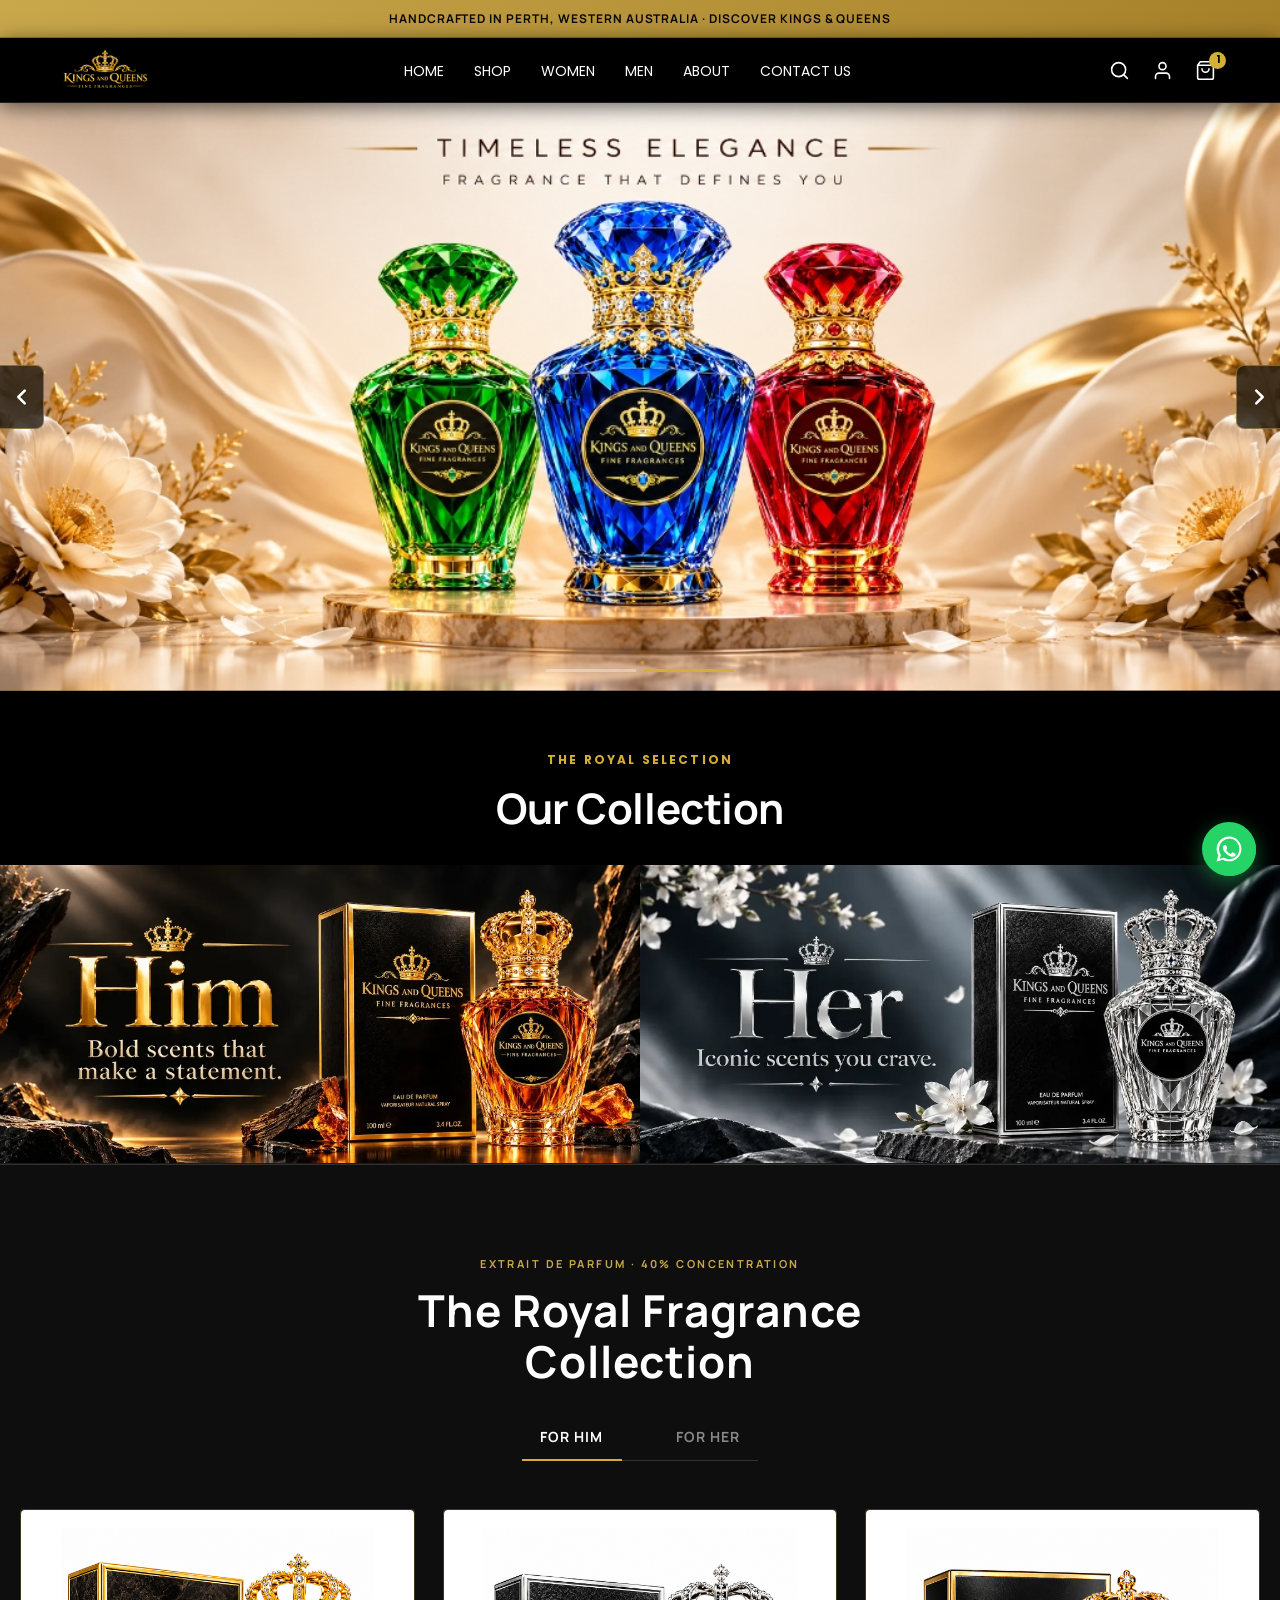
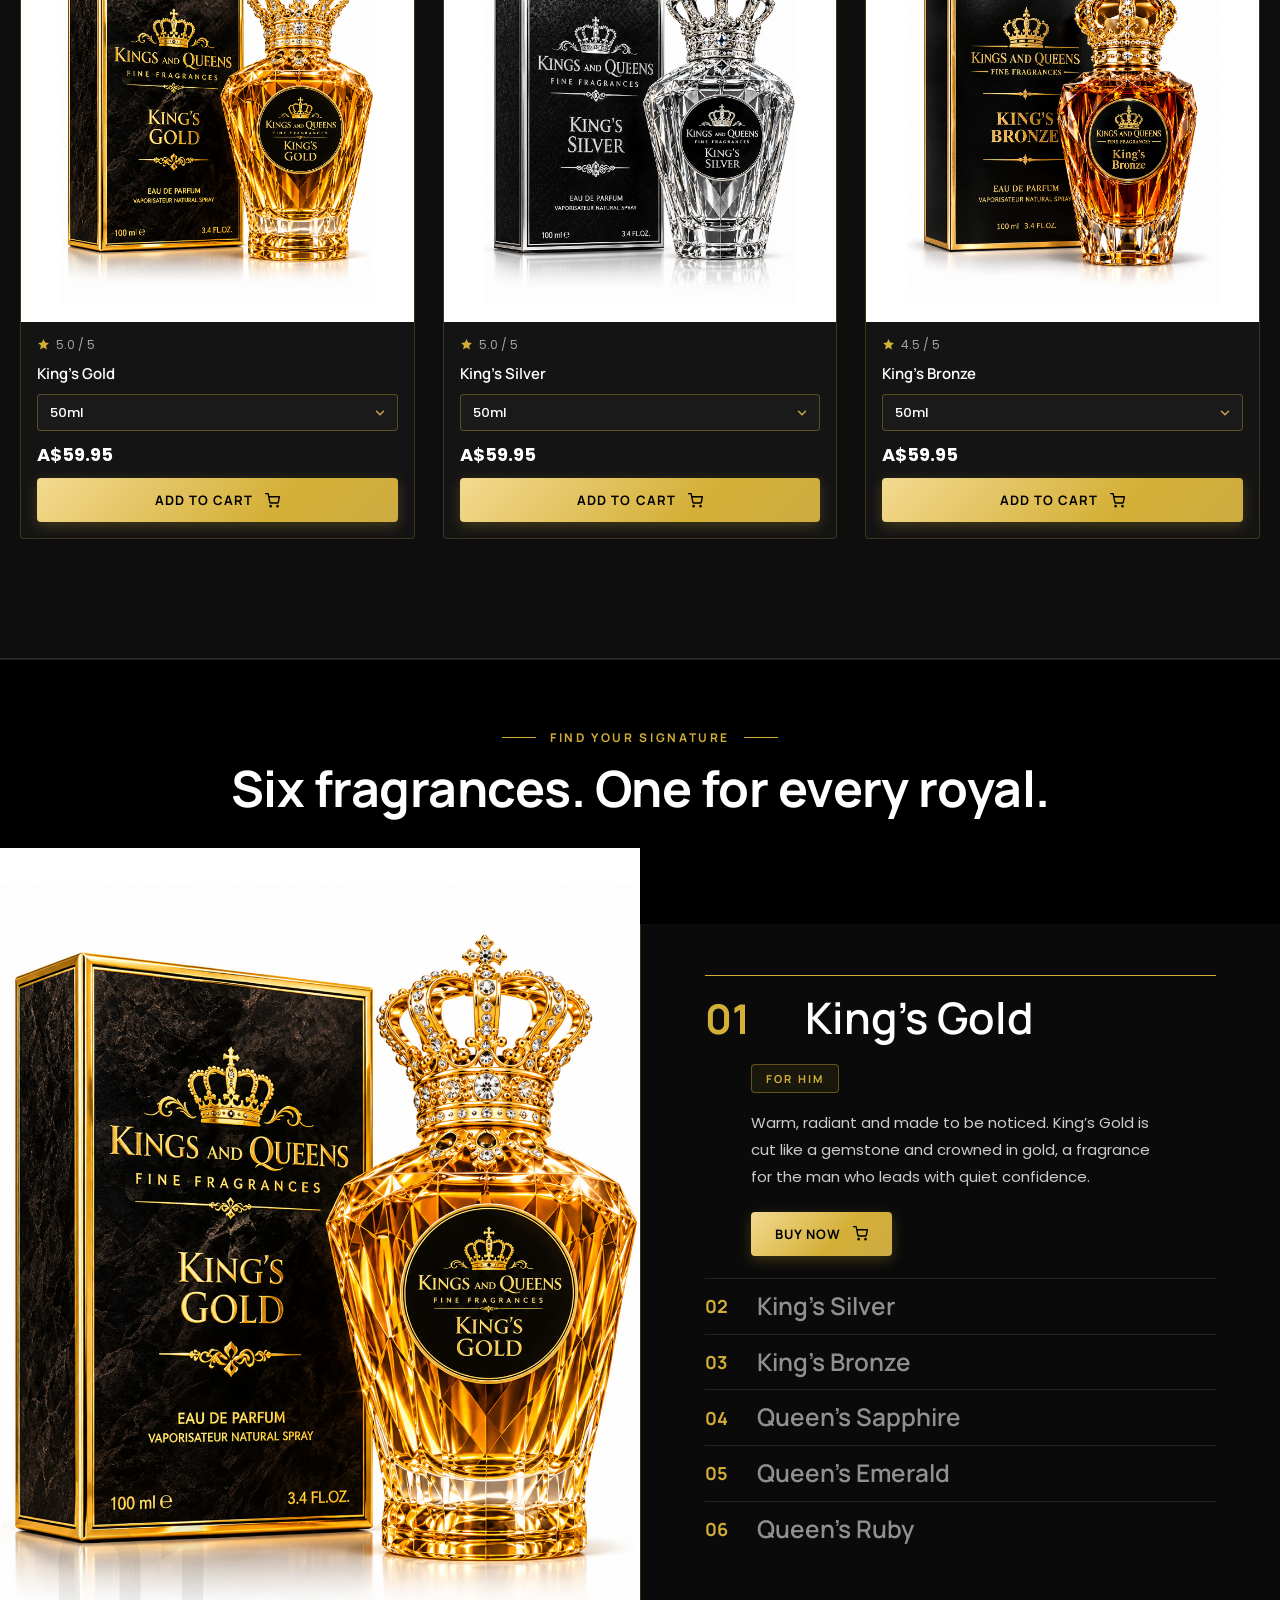
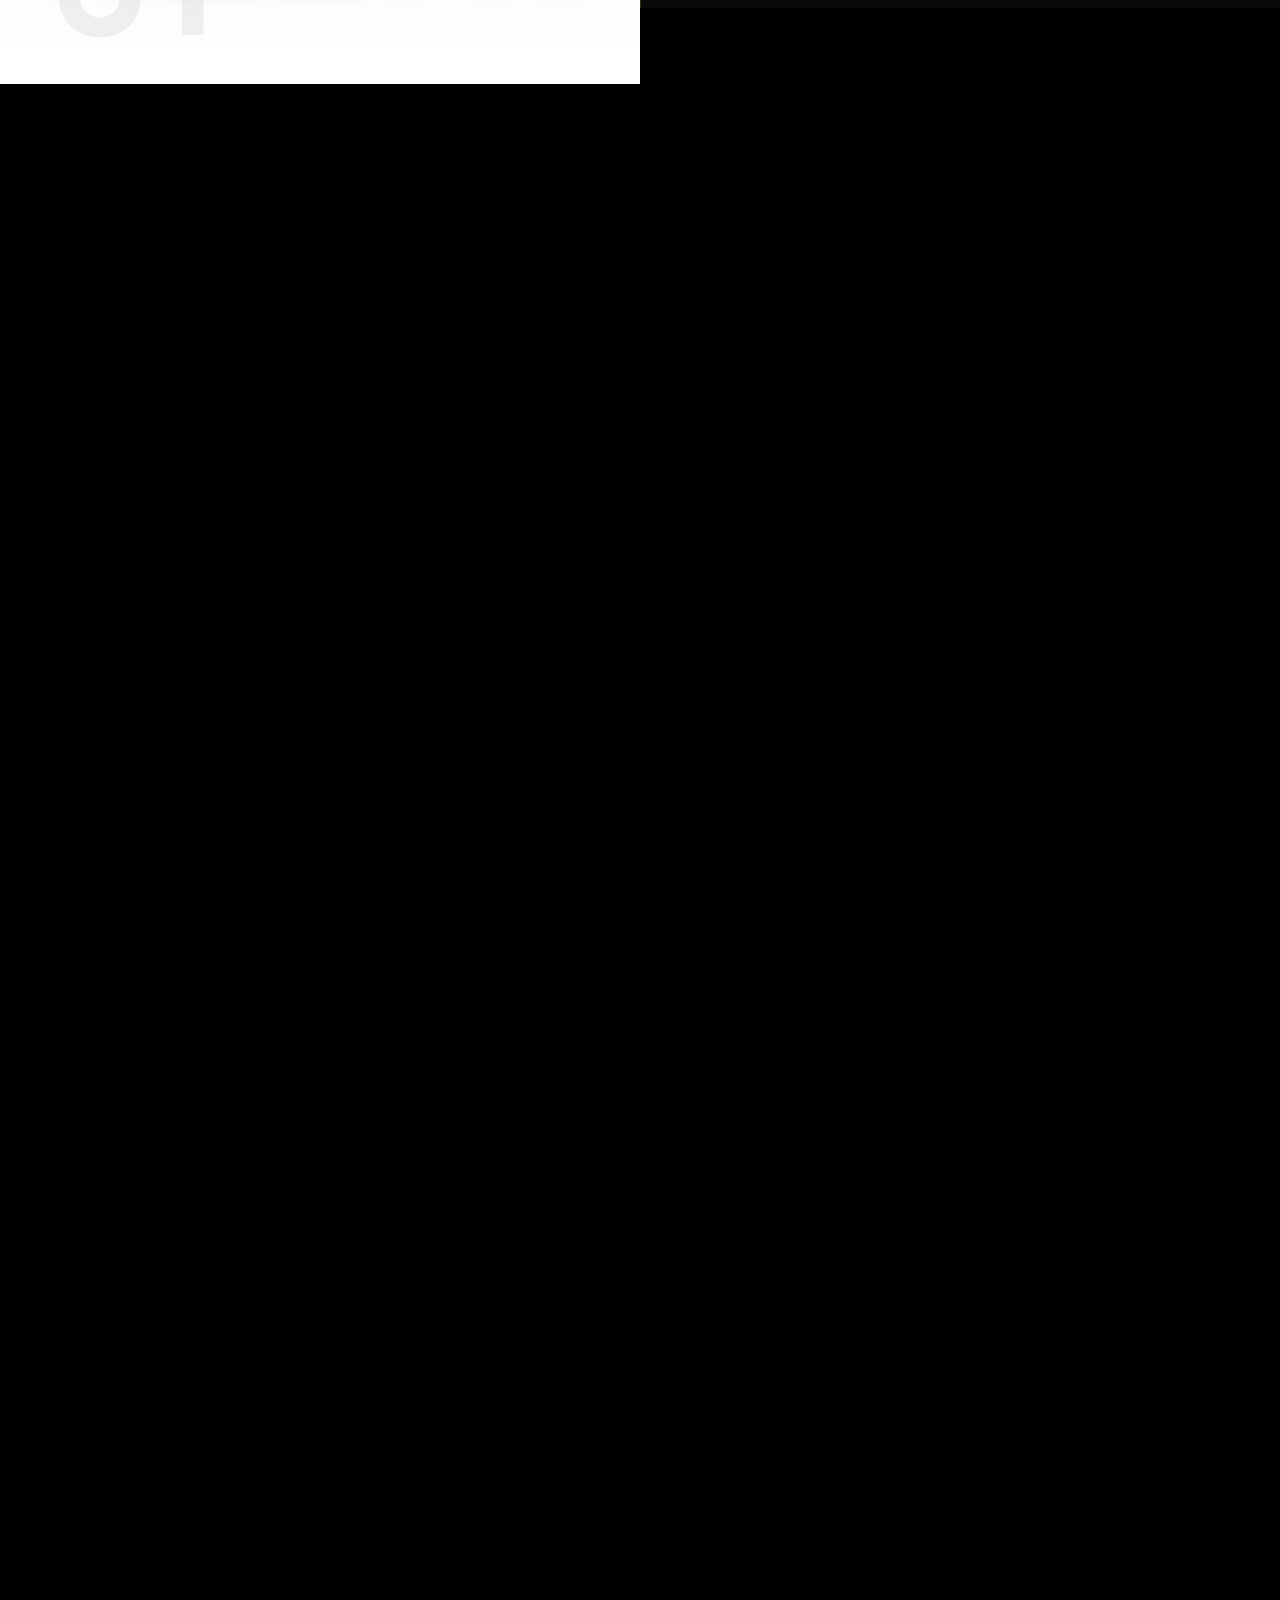
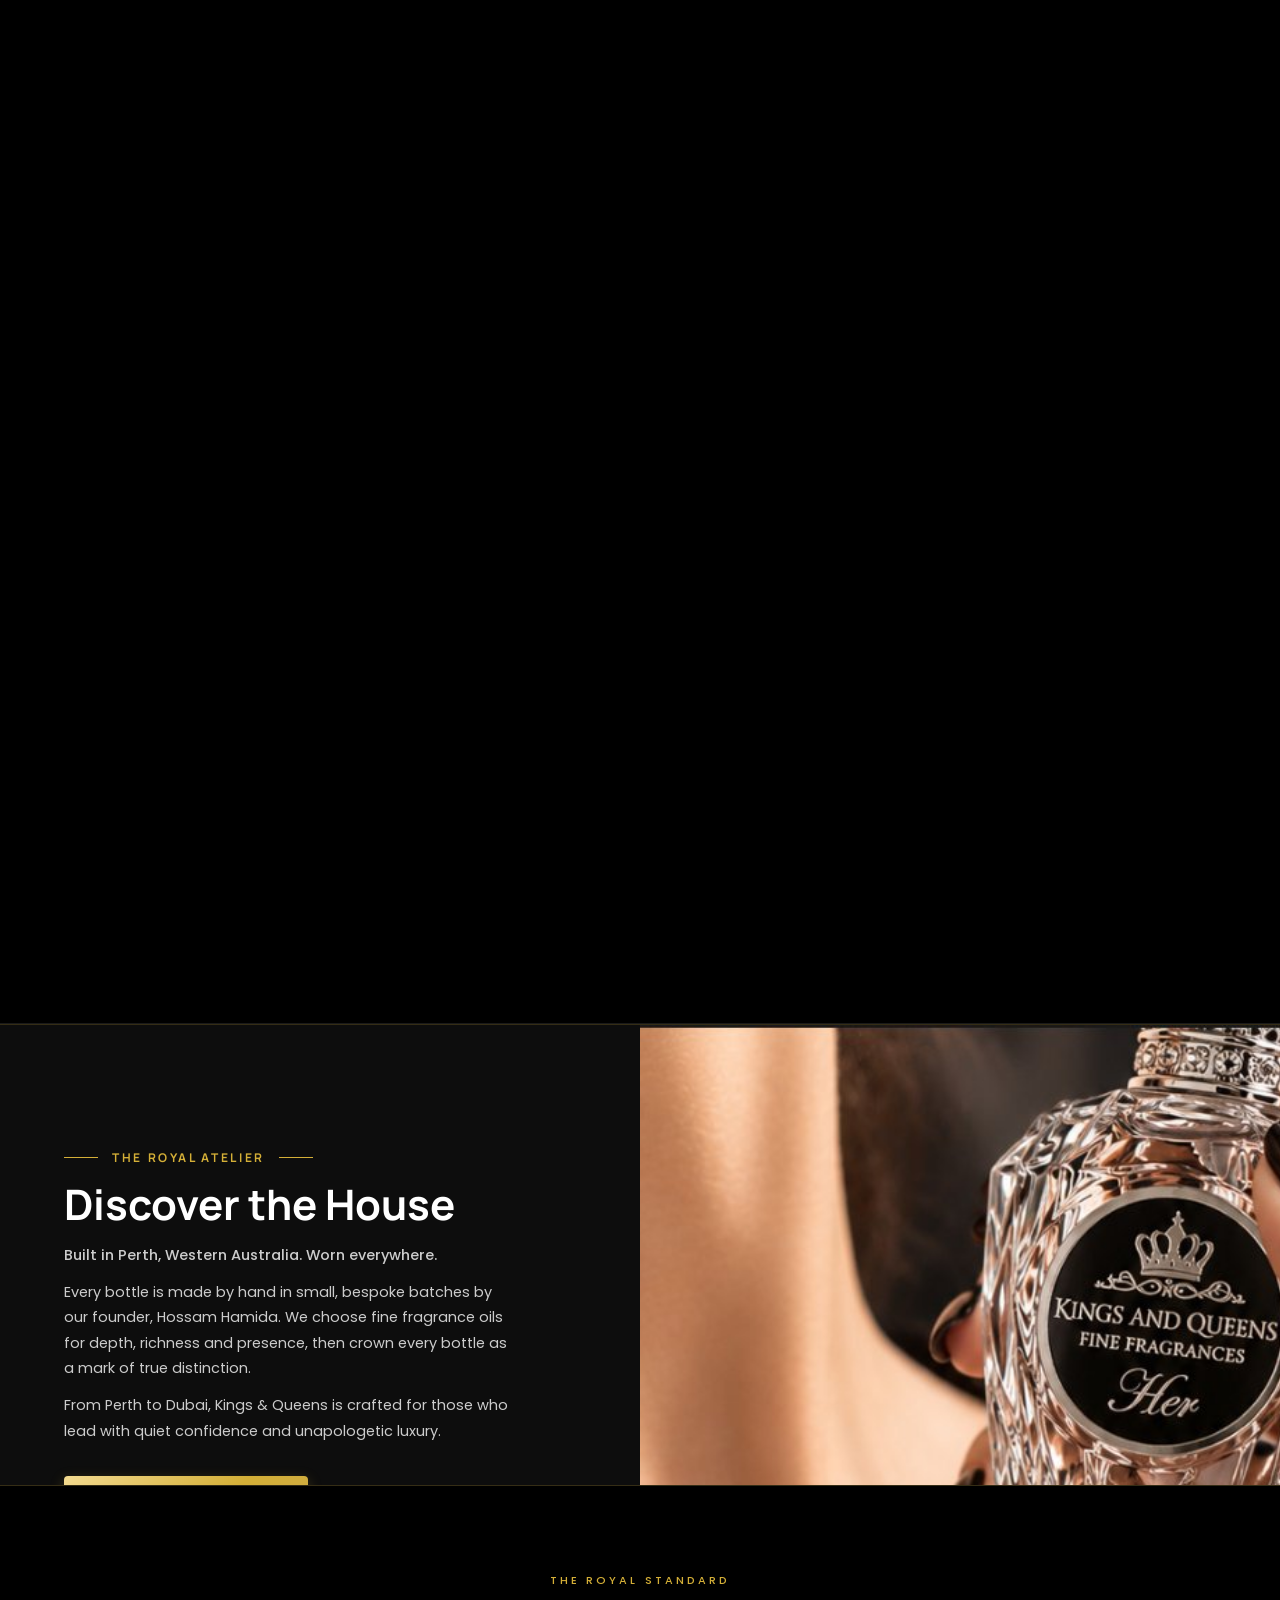
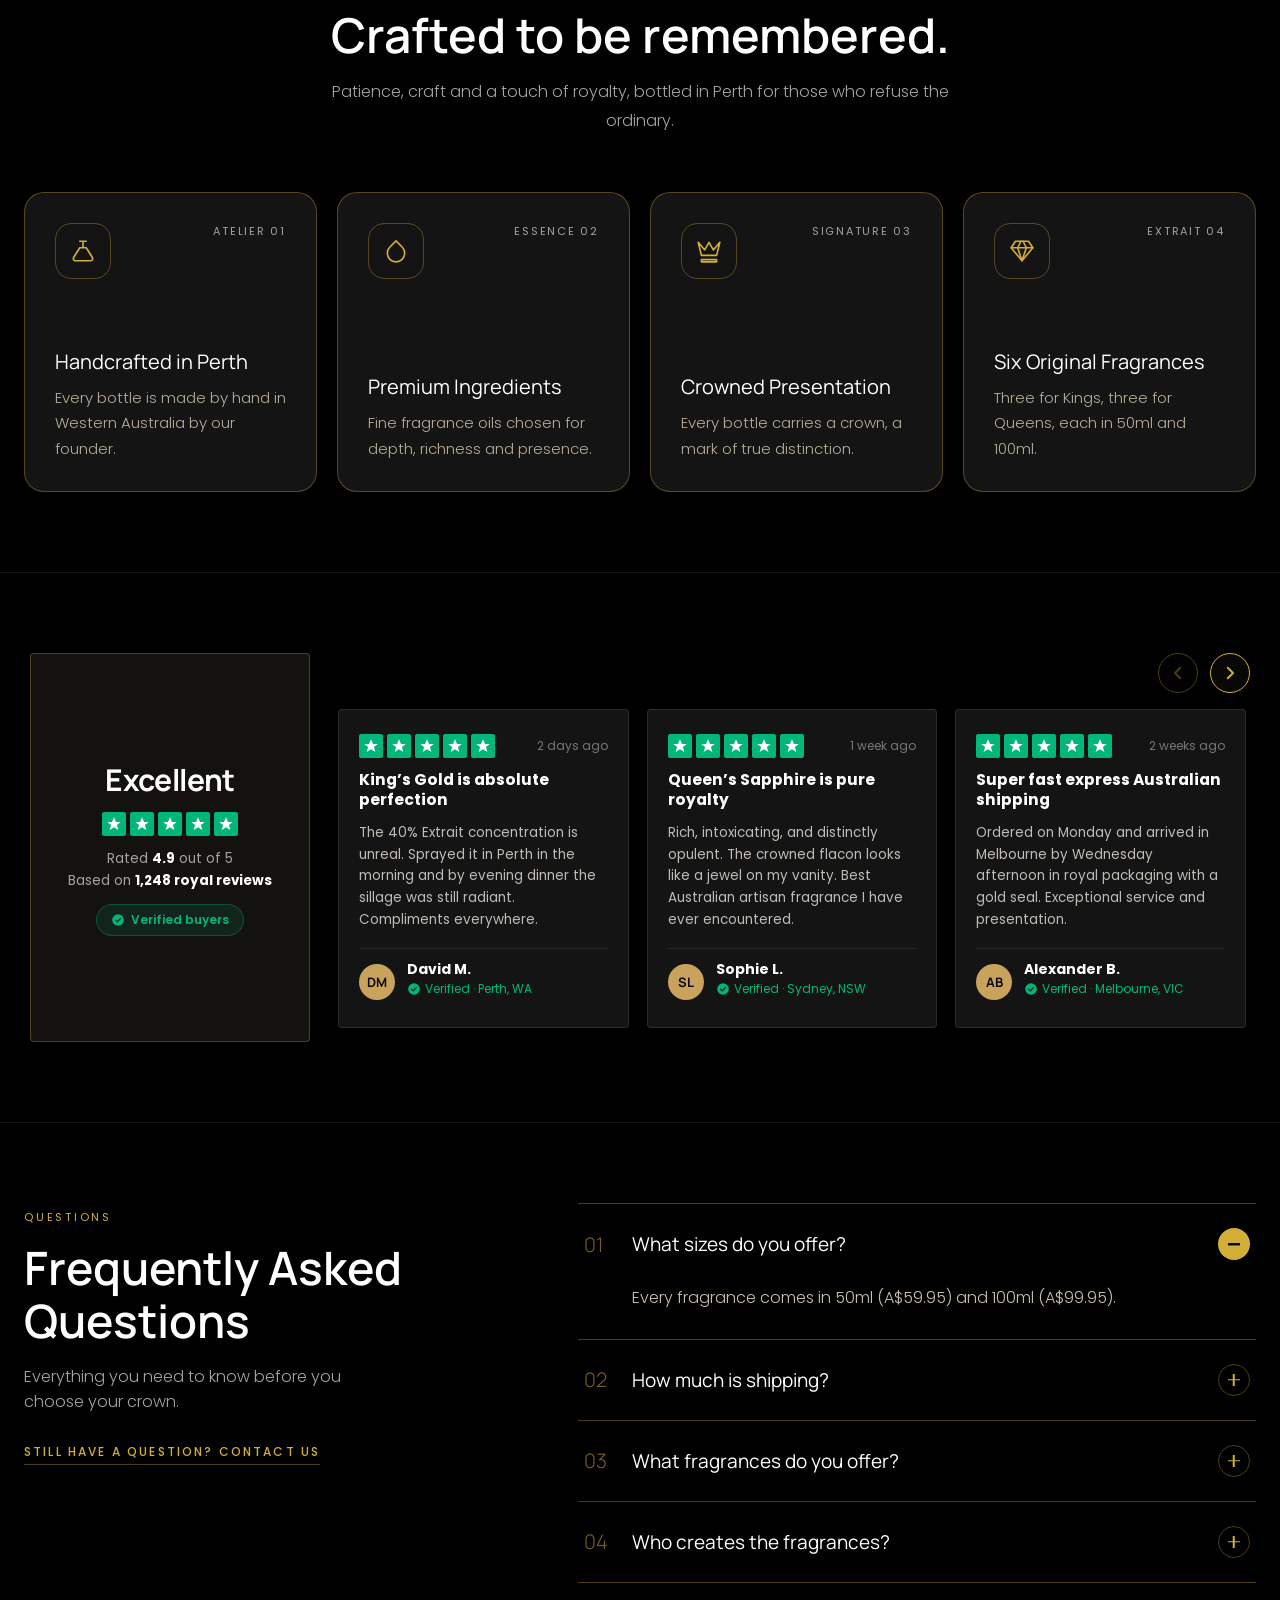
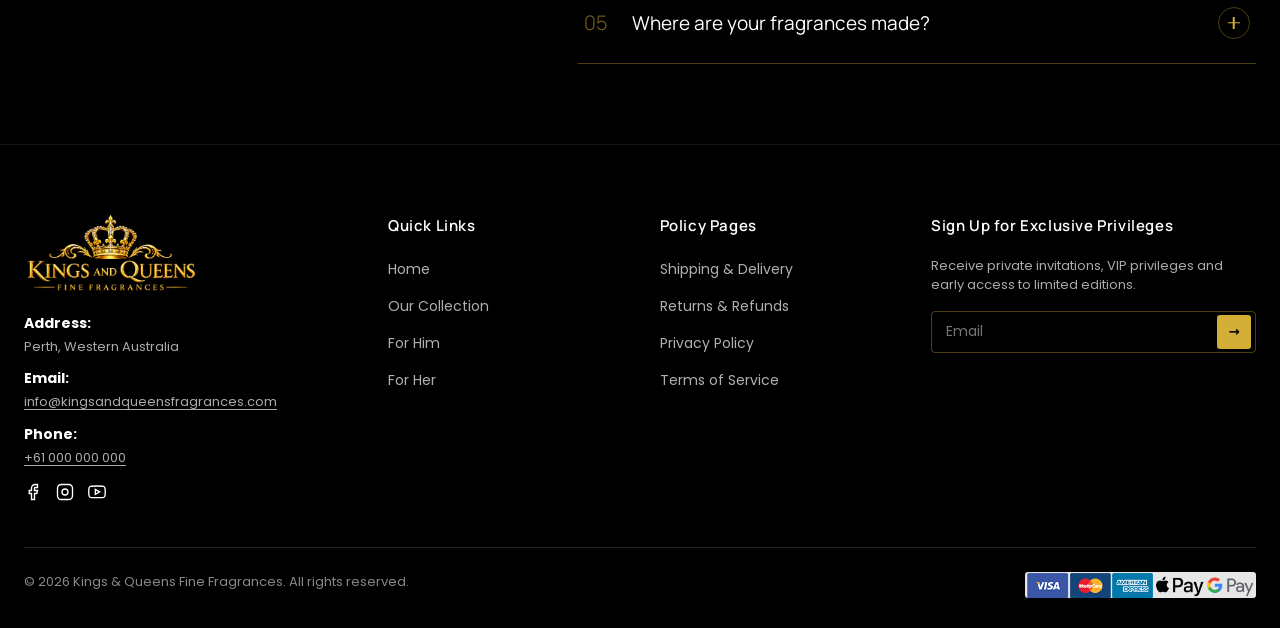
==== commit 06f16742: "Make 6-trigger signature section 100% full-width and synchronize all copy with client review documen" ====
--- a/index.html
+++ b/index.html
@@ -3655,7 +3655,7 @@
 
 
     /* Clean Site Max-Width Containment */
-    .wrap, .fs-track, .fq, .fg, .bb {
+    .wrap, .fq, .fg, .bb {
       max-width: 1240px !important;
       margin-left: auto !important;
       margin-right: auto !important;
@@ -3764,13 +3764,74 @@
       }
     }
 
+
+    /* ============================================================
+       FIND YOUR SIGNATURE (6 TRIGGERS): 100% FULL-WIDTH EDGE-TO-EDGE
+    ============================================================ */
+    .fs {
+      width: 100% !important;
+      max-width: 100% !important;
+      margin: 0 !important;
+      padding: 0 !important;
+      background: #000000 !important;
+    }
+    .fs-hd {
+      max-width: 1240px !important;
+      margin: 0 auto 30px !important;
+      padding: 60px 20px 0 !important;
+      text-align: center !important;
+    }
+    .fs-track {
+      width: 100% !important;
+      max-width: 100% !important;
+      margin: 0 !important;
+      padding: 0 !important;
+    }
+    .fs-stage {
+      width: 100% !important;
+      max-width: 100% !important;
+      margin: 0 !important;
+      padding: 0 !important;
+      display: grid !important;
+      grid-template-columns: 1fr 1fr !important;
+      height: calc(100vh - var(--hh, 64px)) !important;
+      min-height: 580px !important;
+    }
+    .fs-img {
+      width: 100% !important;
+      height: 100% !important;
+      background: #FFFFFF !important;
+      position: relative !important;
+    }
+    .fs-img img {
+      width: 100% !important;
+      height: 100% !important;
+      max-height: 85vh !important;
+      object-fit: contain !important;
+      background: #FFFFFF !important;
+    }
+    .fs-list {
+      width: 100% !important;
+      padding: clamp(30px, 4vw, 60px) clamp(30px, 5vw, 90px) !important;
+      display: flex !important;
+      flex-direction: column !important;
+      justify-content: center !important;
+      background: #0A0A0A !important;
+      border-left: 1px solid rgba(212, 175, 55, 0.2) !important;
+    }
+    @media(max-width: 860px) {
+      .fs-track,
+      .fs-stage {
+        display: none !important;
+      }
+    }
+
 </style>
 </head>
 
 <body>
 
-  <div class="ann"><a href="#shop" onclick="tab('him')">AUSTRALIA-WIDE DELIVERY · HANDCRAFTED EXTRAIT DE PARFUM 40%</a>
-  </div>
+  <div class="ann"><a href="#shop" onclick="tab('him')">HANDCRAFTED IN PERTH, WESTERN AUSTRALIA · DISCOVER KINGS &amp; QUEENS</a></div>
 
   <div class="hw">
     <header class="hd" id="hd">
@@ -4739,8 +4800,8 @@
               </svg></div><span>Extrait 04</span>
           </div>
           <div>
-            <h3>40% Oil Concentration</h3>
-            <p>Every bottle is formulated at 40% Extrait concentration for unmatched longevity and sillage.</p>
+            <h3>Six Original Fragrances</h3>
+            <p>Three for Kings, three for Queens, each in 50ml and 100ml.</p>
           </div>
         </article>
       </div>
@@ -5135,41 +5196,35 @@
           Contact us</a>
       </div>
       <div id="fql">
-        <div class="fi on"><button aria-expanded="true"><span class="n">01</span><span class="t">What sizes do you
-              offer?</span><i class="c"></i></button>
+        <div class="fi on"><button aria-expanded="true"><span class="n">01</span><span class="t">What sizes do you offer?</span><i class="c"></i></button>
           <div class="a">
             <div>
               <p>Every fragrance comes in 50ml (A$59.95) and 100ml (A$99.95).</p>
             </div>
           </div>
         </div>
-        <div class="fi"><button aria-expanded="false"><span class="n">02</span><span class="t">Is shipping
-              free?</span><i class="c"></i></button>
+        <div class="fi"><button aria-expanded="false"><span class="n">02</span><span class="t">How much is shipping?</span><i class="c"></i></button>
           <div class="a">
             <div>
-              <p>Yes, free shipping across Australia on orders over A$150.</p>
+              <p>Shipping options and rates are shown at checkout.</p>
             </div>
           </div>
         </div>
-        <div class="fi"><button aria-expanded="false"><span class="n">03</span><span class="t">Can I pay with
-              Afterpay?</span><i class="c"></i></button>
+        <div class="fi"><button aria-expanded="false"><span class="n">03</span><span class="t">What fragrances do you offer?</span><i class="c"></i></button>
           <div class="a">
             <div>
-              <p>Yes, Afterpay is available at checkout, so you can split your order into instalments.</p>
+              <p>Six original fragrances: King’s Gold, King’s Silver and King’s Bronze for him, and Queen’s Sapphire, Queen’s Emerald and Queen’s Ruby for her.</p>
             </div>
           </div>
         </div>
-        <div class="fi"><button aria-expanded="false"><span class="n">04</span><span class="t">What is the fragrance
-              concentration?</span><i class="c"></i></button>
+        <div class="fi"><button aria-expanded="false"><span class="n">04</span><span class="t">Who creates the fragrances?</span><i class="c"></i></button>
           <div class="a">
             <div>
-              <p>All Kings &amp; Queens fragrances are crafted at an authentic 40% Extrait de Parfum concentration,
-                using premium artisanal oils for incredible sillage and 12+ hours of performance.</p>
+              <p>Every fragrance is an original formulation, handcrafted in small batches in Perth by our founder, Hossam Hamida.</p>
             </div>
           </div>
         </div>
-        <div class="fi"><button aria-expanded="false"><span class="n">05</span><span class="t">Where are your fragrances
-              made?</span><i class="c"></i></button>
+        <div class="fi"><button aria-expanded="false"><span class="n">05</span><span class="t">Where are your fragrances made?</span><i class="c"></i></button>
           <div class="a">
             <div>
               <p>Handcrafted in Perth, Western Australia.</p>
@@ -5269,7 +5324,7 @@
         <img id="qvImg" src="" alt="Product">
       </div>
       <div class="qv-content">
-        <div class="qv-sub">Kings &amp; Queens · Extrait de Parfum 40%</div>
+        <div class="qv-sub">Kings &amp; Queens · Eau de Parfum</div>
         <h2 class="qv-title" id="qvTitle"></h2>
         <div class="qv-rating">★ 5.0 / 5</div>
         <div class="qv-prices">
@@ -5311,7 +5366,7 @@
               <span>+</span>
             </button>
             <div class="qv-acc-body">
-              Free express shipping across Australia on orders over A$150. Dispatched within 24–48 business hours with live tracking.
+              Shipping options and rates are shown at checkout.
             </div>
           </div>
           <div class="qv-acc-item">
@@ -5320,7 +5375,7 @@
               <span>+</span>
             </button>
             <div class="qv-acc-body">
-              30-day royal satisfaction guarantee. Unopened bottles can be exchanged or refunded with complete peace of mind.
+              Our returns policy will be published before launch.
             </div>
           </div>
         </div>
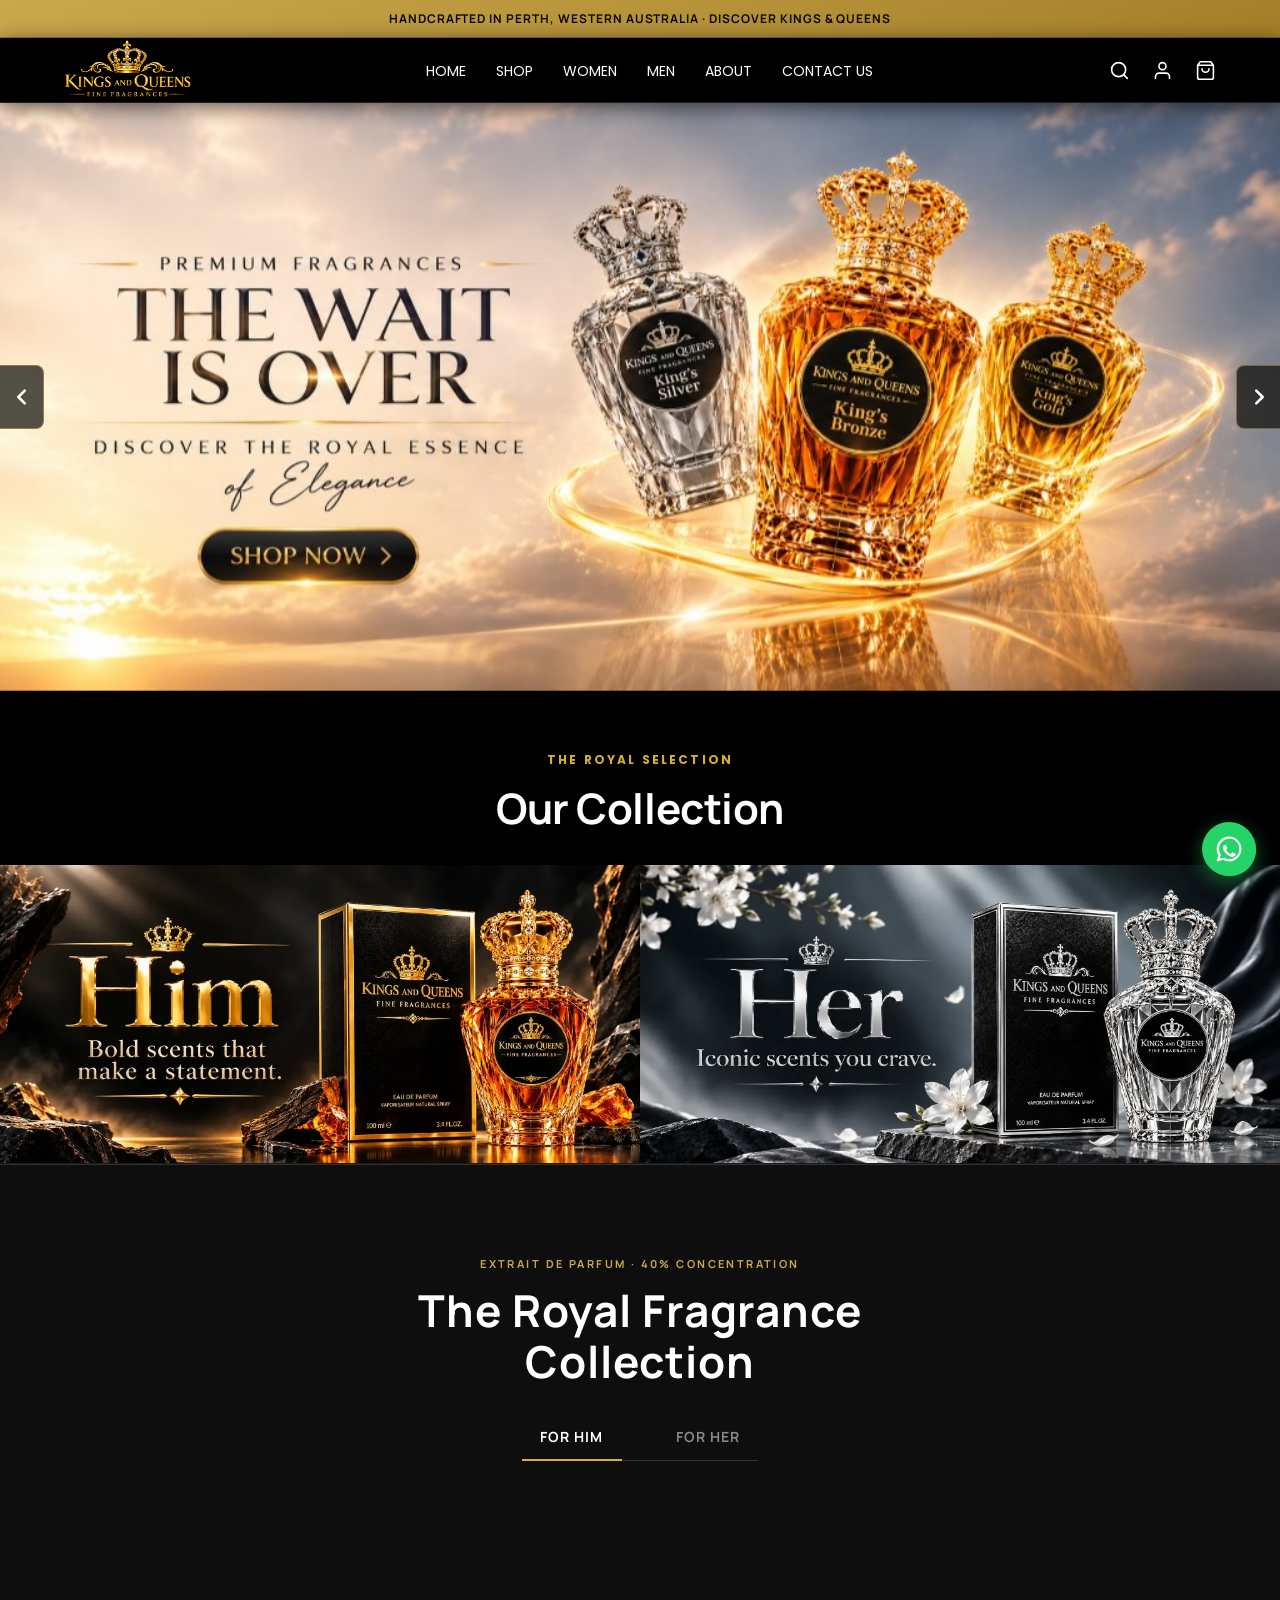
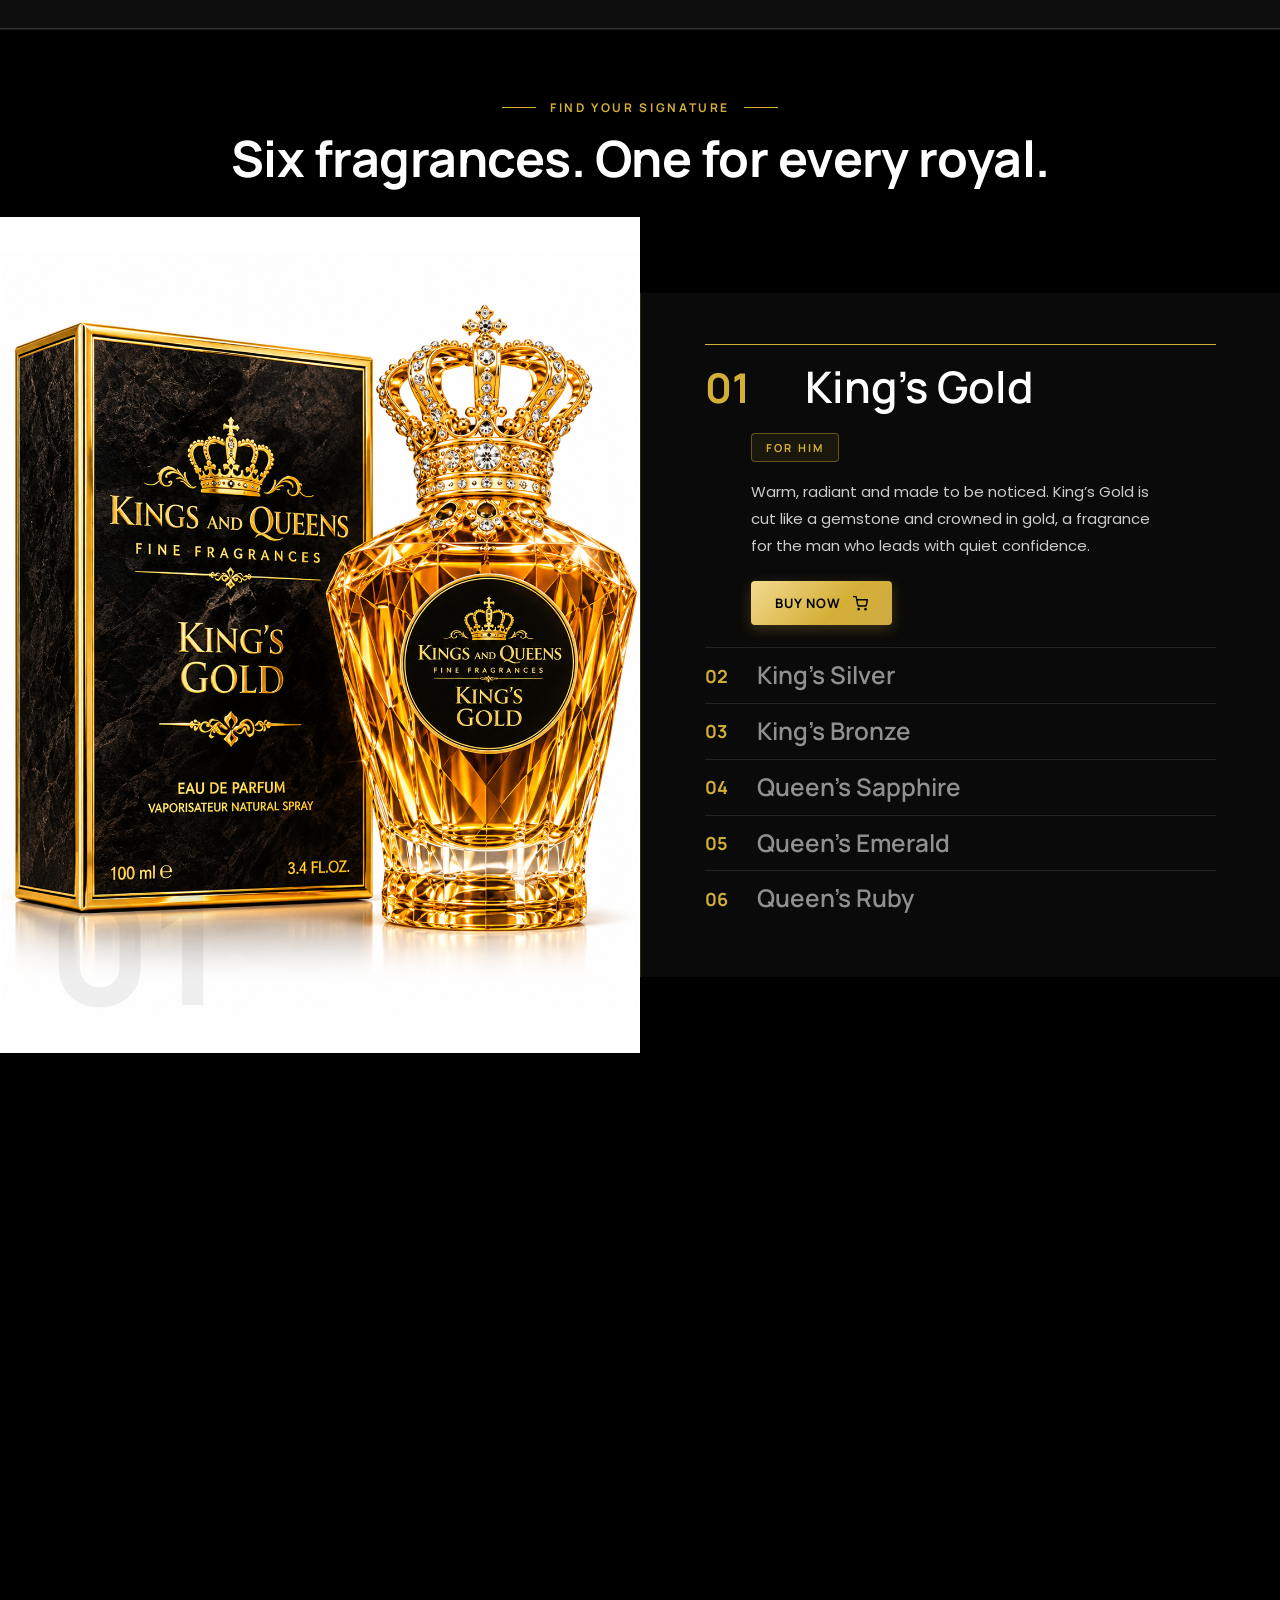
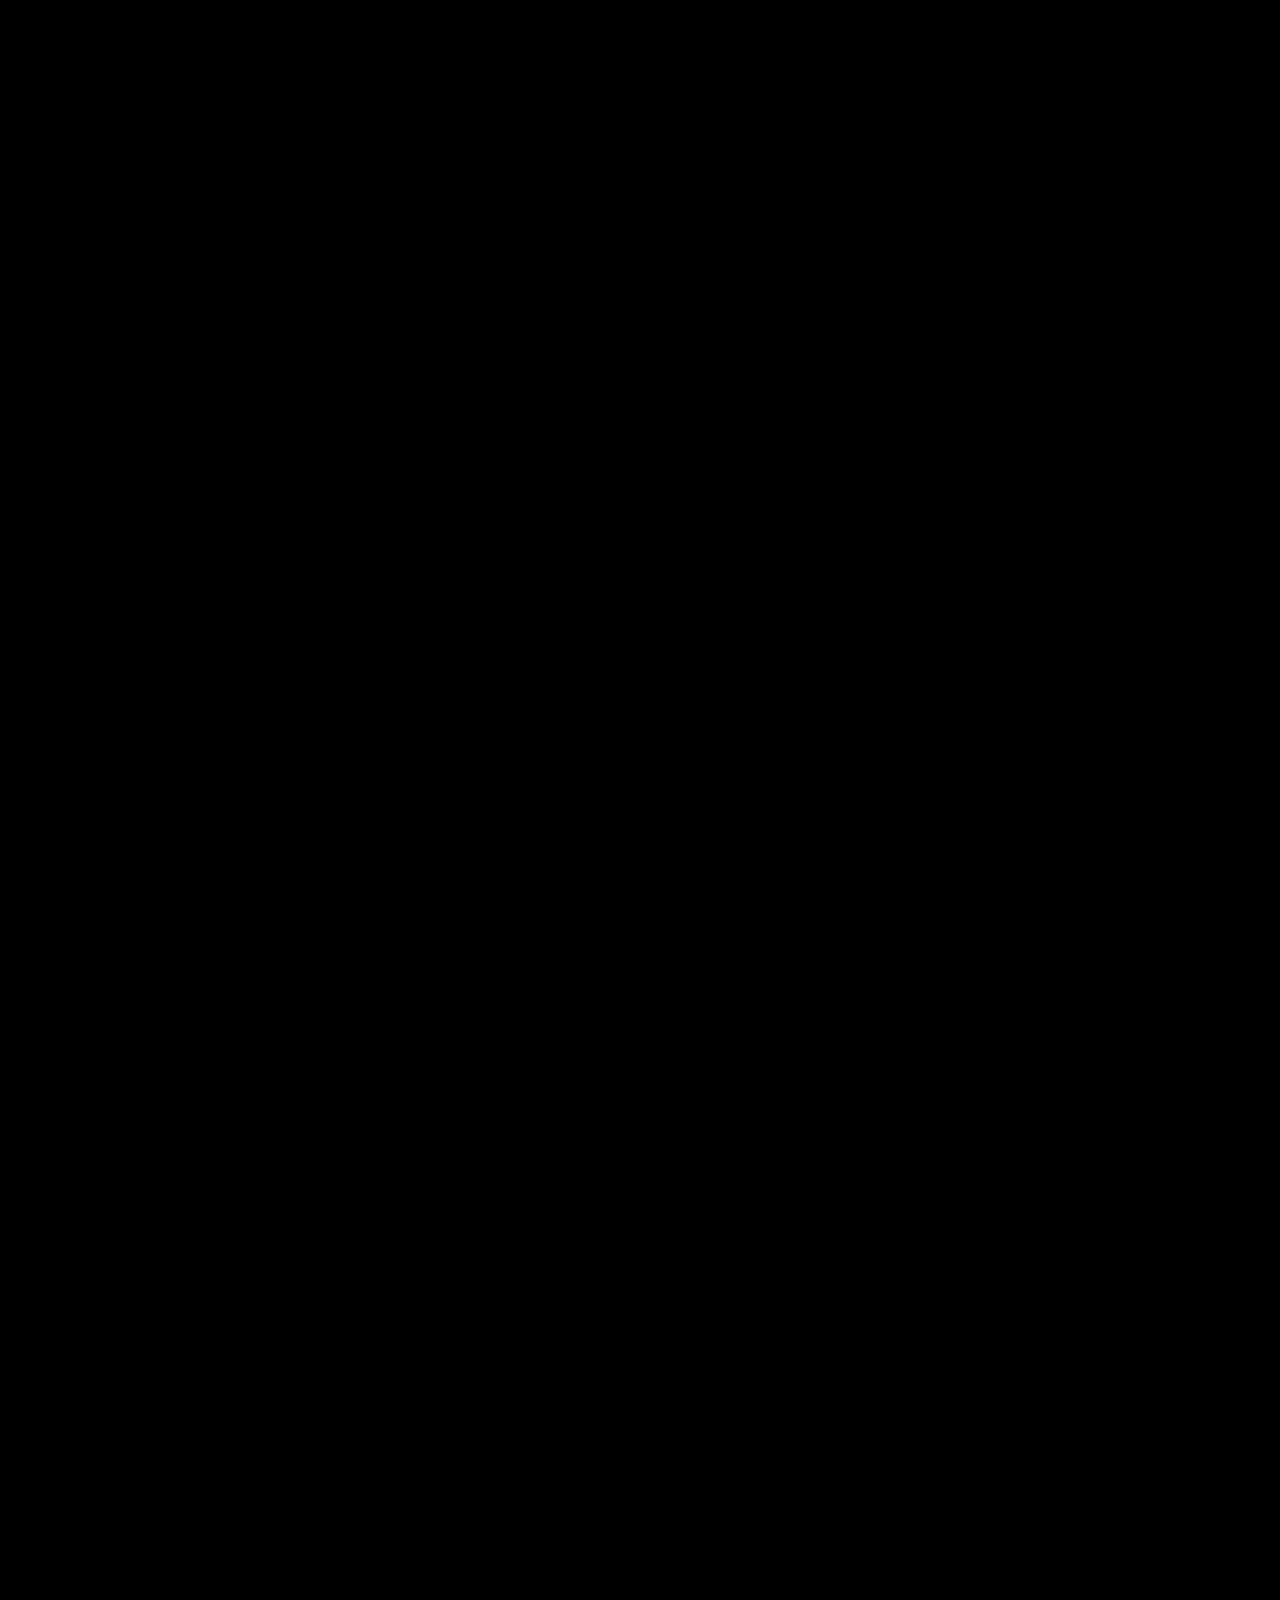
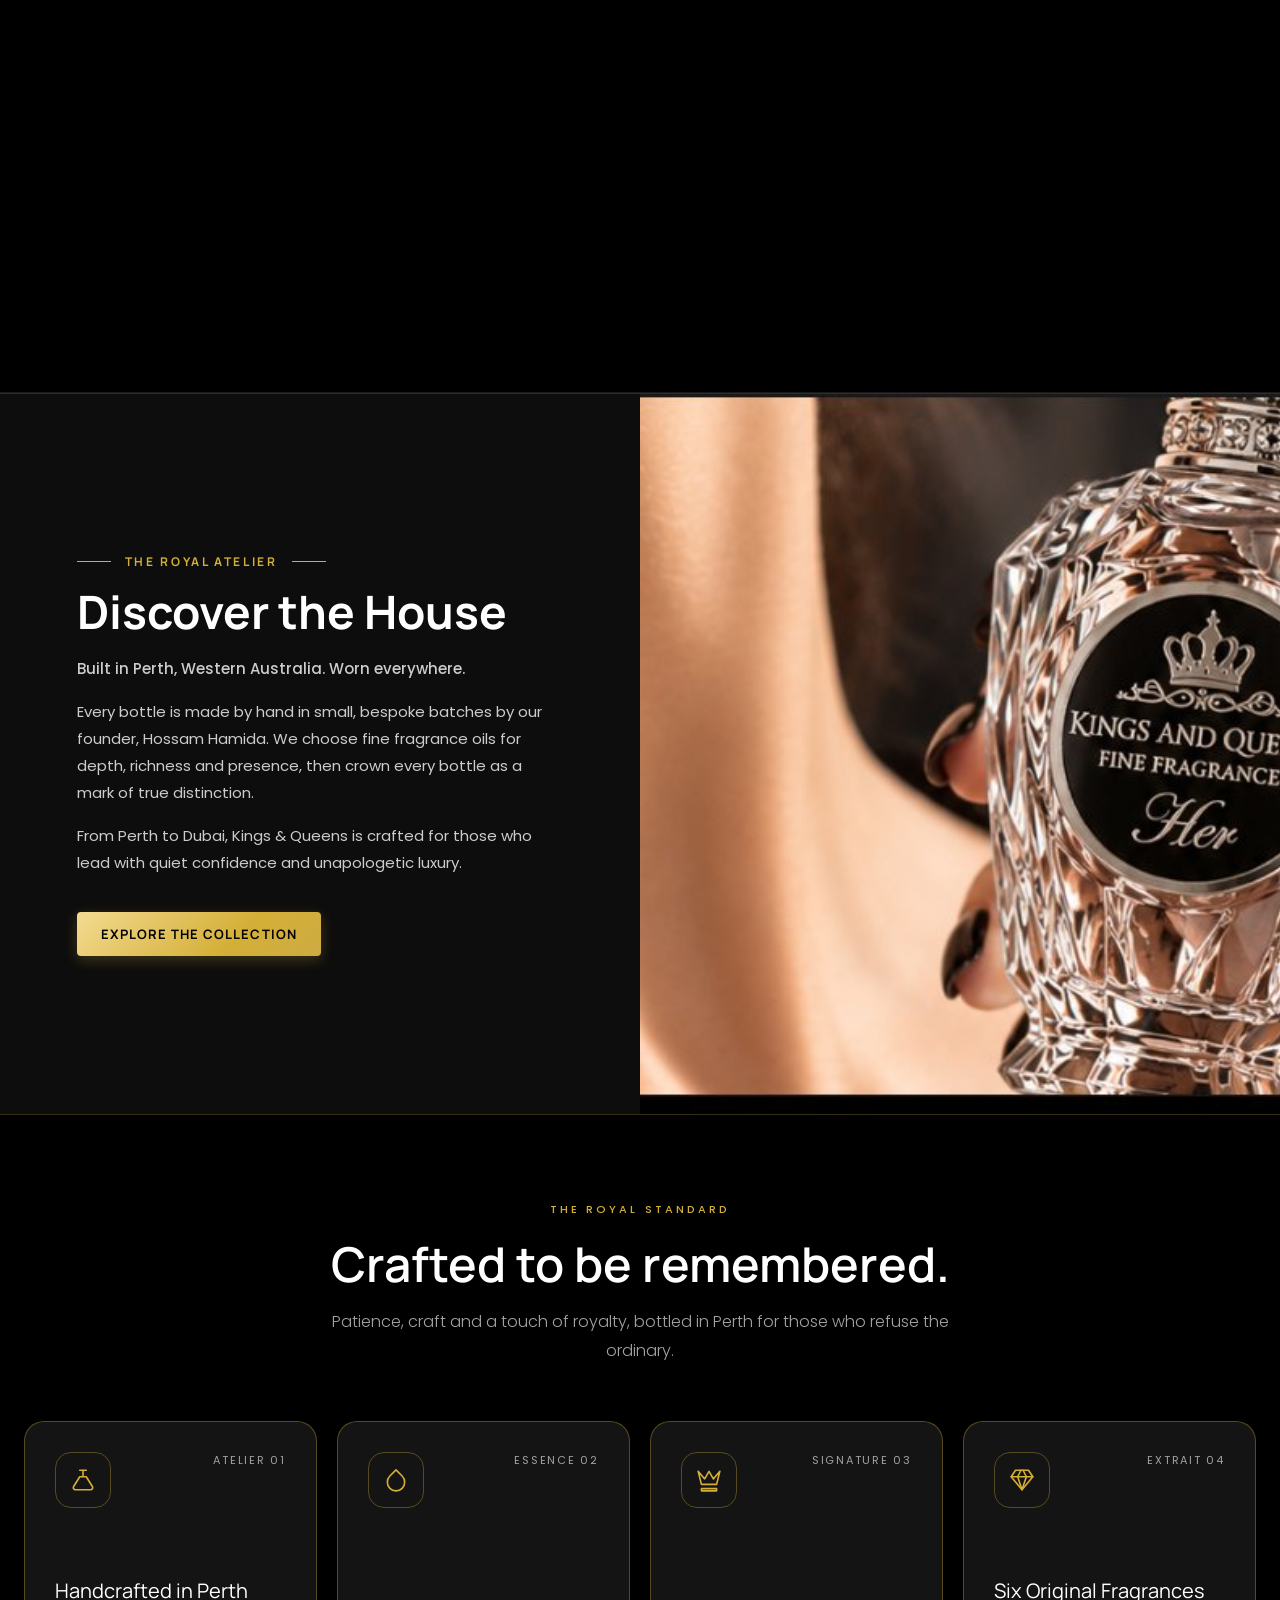
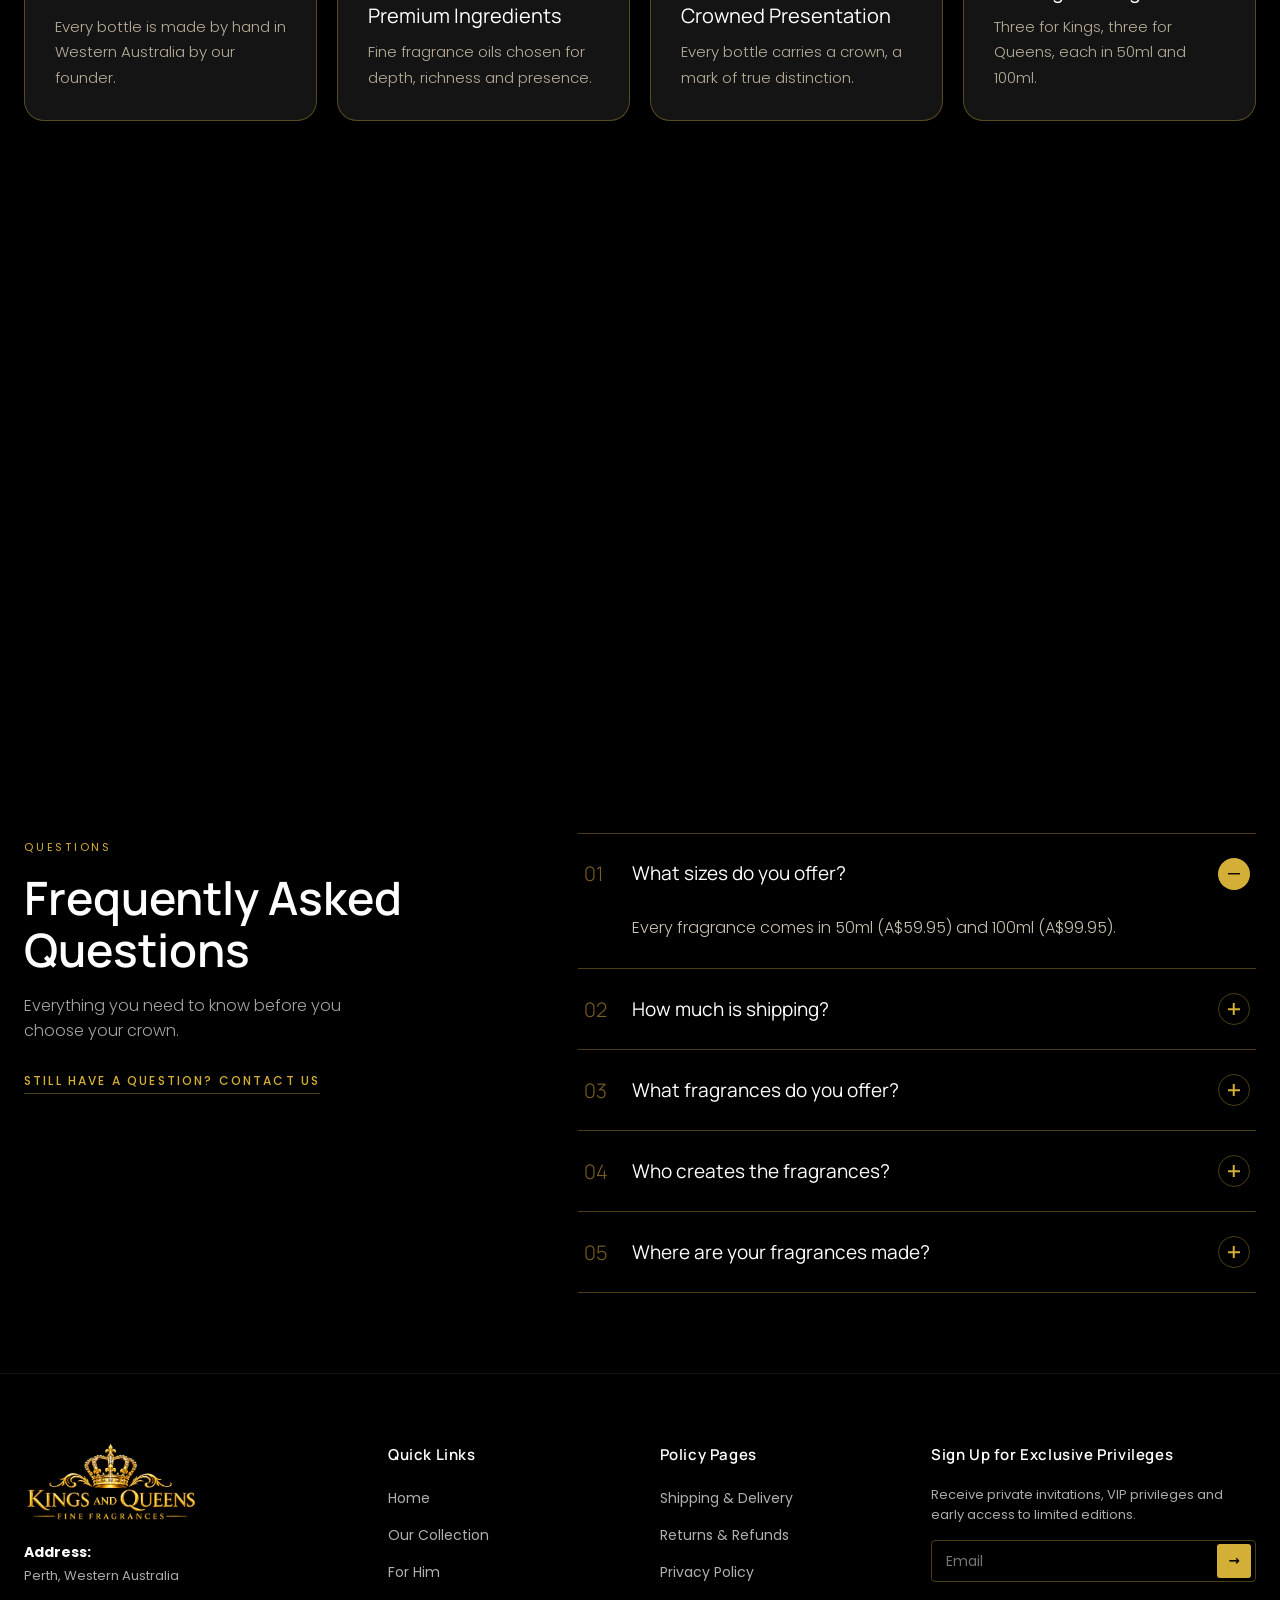
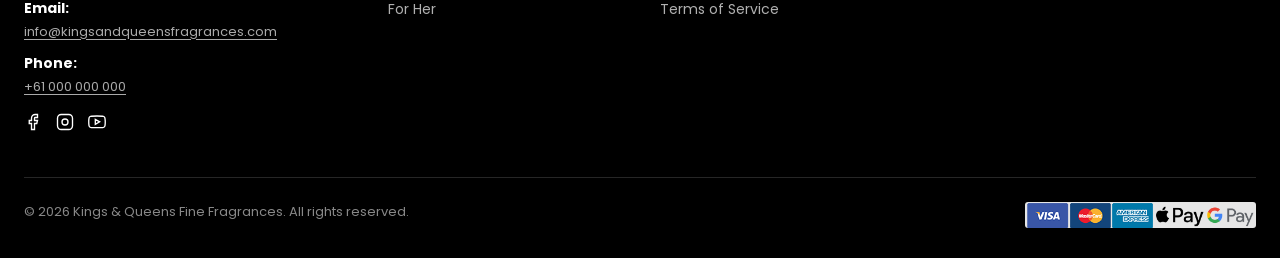
==== commit abd66127: "Fix cart render crash, eliminate dueling hero slider engines, fix cardSize null check, start with em" ====
--- a/index.html
+++ b/index.html
@@ -203,13 +203,13 @@
     }
 
     .logo img {
-      height: 40px;
+      height: 60px;
       width: auto;
       transition: height .3s
     }
 
     .hd.sc .logo img {
-      height: 32px
+      height: 48px
     }
 
     .nav {
@@ -793,6 +793,7 @@
         margin: 0 !important;
         padding: 0 !important;
       }
+
       .rail {
         display: grid !important;
         grid-template-columns: repeat(3, 1fr) !important;
@@ -801,12 +802,14 @@
         padding: 12px 0 24px !important;
         width: 100% !important;
       }
+
       .cd {
         width: 100% !important;
         max-width: 100% !important;
         flex: none !important;
         box-sizing: border-box !important;
       }
+
       .ar {
         display: none !important;
       }
@@ -817,6 +820,7 @@
         margin: 0 -16px;
         padding: 0 16px;
       }
+
       .rail {
         display: flex !important;
         gap: 16px !important;
@@ -826,9 +830,11 @@
         scrollbar-width: none !important;
         padding: 10px 4px 20px !important;
       }
+
       .rail::-webkit-scrollbar {
         display: none !important;
       }
+
       .cd {
         flex: 0 0 calc(84vw - 20px) !important;
         width: calc(84vw - 20px) !important;
@@ -836,6 +842,7 @@
         scroll-snap-align: center !important;
         box-sizing: border-box !important;
       }
+
       .ar {
         display: none !important;
       }
@@ -851,6 +858,7 @@
       transform: none !important;
       position: relative;
     }
+
     .cd:hover {
       border-color: #D4AF37 !important;
       transform: none !important;
@@ -3146,242 +3154,287 @@
         letter-spacing: 0.04em;
       }
     }
-  
-  /* ===== FULL-WIDTH COLLECTION DUO (1 ROW, 2 COLUMNS) ===== */
-  .collection-full {
-    width: 100%;
-    background: #000000;
-    padding: 0;
-    margin: 0;
-    overflow: hidden;
-    border-bottom: 1px solid rgba(255, 255, 255, 0.1);
-  }
-  .collection-grid {
-    display: grid;
-    grid-template-columns: 1fr 1fr;
-    width: 100%;
-    margin: 0;
-    gap: 0;
-  }
-  .collection-item {
-    position: relative;
-    overflow: hidden;
-    display: block;
-    width: 100%;
-    background: #000000;
-  }
-  .collection-item img {
-    width: 100%;
-    height: 100%;
-    object-fit: cover;
-    display: block;
-    transition: opacity 0.3s ease;
-  }
-  .collection-item:hover img {
-    opacity: 0.92;
-  }
-  @media(max-width: 768px) {
+
+    /* ===== FULL-WIDTH COLLECTION DUO (1 ROW, 2 COLUMNS) ===== */
+    .collection-full {
+      width: 100%;
+      background: #000000;
+      padding: 0;
+      margin: 0;
+      overflow: hidden;
+      border-bottom: 1px solid rgba(255, 255, 255, 0.1);
+    }
+
     .collection-grid {
-      grid-template-columns: 1fr;
-    }
-  }
-
-
-  /* Smooth Add to Cart Animations */
-  @keyframes cartBadgeBounce {
-    0% { transform: scale(1); }
-    40% { transform: scale(1.4); }
-    100% { transform: scale(1); }
-  }
-  .cb.cn.pulse {
-    animation: cartBadgeBounce 0.45s ease-out;
-  }
-  @keyframes cartItemHighlight {
-    0% { background: rgba(212, 175, 55, 0.4); border-color: #D4AF37; }
-    50% { background: rgba(212, 175, 55, 0.15); }
-    100% { background: transparent; border-color: rgba(255, 255, 255, 0.08); }
-  }
-  .ci.newly-added {
-    animation: cartItemHighlight 0.9s cubic-bezier(0.16, 1, 0.3, 1) forwards;
-  }
-
-
-  /* Brand New Luxury Mobile Fragrance Deck */
-  .fs-mob-container {
-    display: none;
-  }
-  @media(max-width: 860px) {
+      display: grid;
+      grid-template-columns: 1fr 1fr;
+      width: 100%;
+      margin: 0;
+      gap: 0;
+    }
+
+    .collection-item {
+      position: relative;
+      overflow: hidden;
+      display: block;
+      width: 100%;
+      background: #000000;
+    }
+
+    .collection-item img {
+      width: 100%;
+      height: 100%;
+      object-fit: cover;
+      display: block;
+      transition: opacity 0.3s ease;
+    }
+
+    .collection-item:hover img {
+      opacity: 0.92;
+    }
+
+    @media(max-width: 768px) {
+      .collection-grid {
+        grid-template-columns: 1fr;
+      }
+    }
+
+
+    /* Smooth Add to Cart Animations */
+    @keyframes cartBadgeBounce {
+      0% {
+        transform: scale(1);
+      }
+
+      40% {
+        transform: scale(1.4);
+      }
+
+      100% {
+        transform: scale(1);
+      }
+    }
+
+    .cb.cn.pulse {
+      animation: cartBadgeBounce 0.45s ease-out;
+    }
+
+    @keyframes cartItemHighlight {
+      0% {
+        background: rgba(212, 175, 55, 0.4);
+        border-color: #D4AF37;
+      }
+
+      50% {
+        background: rgba(212, 175, 55, 0.15);
+      }
+
+      100% {
+        background: transparent;
+        border-color: rgba(255, 255, 255, 0.08);
+      }
+    }
+
+    .ci.newly-added {
+      animation: cartItemHighlight 0.9s cubic-bezier(0.16, 1, 0.3, 1) forwards;
+    }
+
+
+    /* Brand New Luxury Mobile Fragrance Deck */
     .fs-mob-container {
-      display: block !important;
-      padding: 0 16px 36px;
-      max-width: 500px;
-      margin: 0 auto;
-    }
-    .fs-mob-gender-nav {
-      display: flex;
-      gap: 10px;
-      background: #111111;
-      padding: 5px;
-      border-radius: 6px;
-      border: 1px solid rgba(212, 175, 55, 0.25);
-      margin-bottom: 18px;
-    }
-    .fs-mob-gender-btn {
-      flex: 1;
-      padding: 10px 14px;
-      background: transparent;
-      border: none;
-      border-radius: 4px;
-      font-family: 'Poppins', sans-serif;
-      font-size: 13px;
-      font-weight: 600;
-      letter-spacing: 0.08em;
-      text-transform: uppercase;
-      color: rgba(255, 255, 255, 0.6);
-      cursor: pointer;
-      transition: all 0.25s ease;
-      display: flex;
-      align-items: center;
-      justify-content: center;
-      gap: 8px;
-    }
-    .fs-mob-gender-btn.active {
-      background: linear-gradient(135deg, #ECC880 0%, #D4AF37 50%, #AA8022 100%);
-      color: #000000;
-      box-shadow: 0 4px 14px rgba(212, 175, 55, 0.35);
-    }
-    .fs-mob-deck {
-      position: relative;
-      border-radius: 6px;
-      border: 1px solid rgba(212, 175, 55, 0.25);
-      background: #141414;
-      overflow: hidden;
-      box-shadow: 0 14px 40px rgba(0, 0, 0, 0.85);
-    }
-    .fs-mob-img-hero {
-      position: relative;
-      width: 100%;
-      height: 290px;
-      background: #FFFFFF !important;
-      display: flex;
-      align-items: center;
-      justify-content: center;
-      padding: 20px;
-      box-shadow: none !important;
-    }
-    .fs-mob-img-hero img {
-      max-height: 250px;
-      max-width: 90%;
-      object-fit: contain;
-      filter: none !important;
-      background: #FFFFFF !important;
-      transition: opacity 0.25s ease;
-    }
-    .fs-mob-badge-top {
-      position: absolute;
-      top: 14px;
-      left: 14px;
-      background: #000000;
-      color: #D4AF37;
-      border: 1px solid #D4AF37;
-      border-radius: 3px;
-      font-family: 'Poppins', sans-serif;
-      font-size: 10.5px;
-      font-weight: 700;
-      letter-spacing: 0.1em;
-      text-transform: uppercase;
-      padding: 4px 10px;
-      z-index: 2;
-    }
-    .fs-mob-step-top {
-      position: absolute;
-      top: 14px;
-      right: 14px;
-      color: #333333;
-      font-family: 'Manrope', sans-serif;
-      font-weight: 800;
-      font-size: 13px;
-      letter-spacing: 0.05em;
-      z-index: 2;
-    }
-    .fs-mob-body {
-      padding: 22px 18px 24px;
-      display: flex;
-      flex-direction: column;
-      align-items: center;
-      text-align: center;
-      gap: 10px;
-      background: #141414;
-      border-top: 1px solid rgba(255, 255, 255, 0.06);
-    }
-    .fs-mob-title {
-      font-family: 'Manrope', sans-serif;
-      font-size: 24px;
-      font-weight: 700;
-      color: #FFFFFF;
-      margin: 0;
-    }
-    .fs-mob-notes-pill {
-      display: inline-block;
-      padding: 4px 12px;
-      background: rgba(212, 175, 55, 0.12);
-      border: 1px solid rgba(212, 175, 55, 0.3);
-      border-radius: 20px;
-      color: #ECC880;
-      font-size: 11.5px;
-      font-weight: 500;
-      letter-spacing: 0.04em;
-    }
-    .fs-mob-desc {
-      font-size: 13px;
-      line-height: 1.6;
-      color: rgba(255, 255, 255, 0.7);
-      margin: 0;
-      max-width: 90%;
-    }
-    .fs-mob-nav-bar {
-      display: flex;
-      align-items: center;
-      justify-content: space-between;
-      margin-top: 16px;
-      padding: 0 4px;
-    }
-    .fs-mob-nav-arrow {
-      width: 44px;
-      height: 44px;
-      border-radius: 4px;
-      border: 1px solid rgba(212, 175, 55, 0.35);
-      background: #1A1A1A;
-      color: #D4AF37;
-      display: flex;
-      align-items: center;
-      justify-content: center;
-      cursor: pointer;
-      transition: all 0.2s;
-    }
-    .fs-mob-nav-arrow:active {
-      background: #D4AF37;
-      color: #000000;
-    }
-    .fs-mob-dots-row {
-      display: flex;
-      gap: 8px;
-      align-items: center;
-    }
-    .fs-mob-page-dot {
-      width: 8px;
-      height: 8px;
-      border-radius: 2px;
-      background: rgba(255, 255, 255, 0.2);
-      border: none;
-      cursor: pointer;
-      transition: all 0.25s ease;
-    }
-    .fs-mob-page-dot.active {
-      width: 24px;
-      background: #D4AF37;
-    }
-  }
+      display: none;
+    }
+
+    @media(max-width: 860px) {
+      .fs-mob-container {
+        display: block !important;
+        padding: 0 16px 36px;
+        max-width: 500px;
+        margin: 0 auto;
+      }
+
+      .fs-mob-gender-nav {
+        display: flex;
+        gap: 10px;
+        background: #111111;
+        padding: 5px;
+        border-radius: 6px;
+        border: 1px solid rgba(212, 175, 55, 0.25);
+        margin-bottom: 18px;
+      }
+
+      .fs-mob-gender-btn {
+        flex: 1;
+        padding: 10px 14px;
+        background: transparent;
+        border: none;
+        border-radius: 4px;
+        font-family: 'Poppins', sans-serif;
+        font-size: 13px;
+        font-weight: 600;
+        letter-spacing: 0.08em;
+        text-transform: uppercase;
+        color: rgba(255, 255, 255, 0.6);
+        cursor: pointer;
+        transition: all 0.25s ease;
+        display: flex;
+        align-items: center;
+        justify-content: center;
+        gap: 8px;
+      }
+
+      .fs-mob-gender-btn.active {
+        background: linear-gradient(135deg, #ECC880 0%, #D4AF37 50%, #AA8022 100%);
+        color: #000000;
+        box-shadow: 0 4px 14px rgba(212, 175, 55, 0.35);
+      }
+
+      .fs-mob-deck {
+        position: relative;
+        border-radius: 6px;
+        border: 1px solid rgba(212, 175, 55, 0.25);
+        background: #141414;
+        overflow: hidden;
+        box-shadow: 0 14px 40px rgba(0, 0, 0, 0.85);
+      }
+
+      .fs-mob-img-hero {
+        position: relative;
+        width: 100%;
+        height: 290px;
+        background: #FFFFFF !important;
+        display: flex;
+        align-items: center;
+        justify-content: center;
+        padding: 20px;
+        box-shadow: none !important;
+      }
+
+      .fs-mob-img-hero img {
+        max-height: 250px;
+        max-width: 90%;
+        object-fit: contain;
+        filter: none !important;
+        background: #FFFFFF !important;
+        transition: opacity 0.25s ease;
+      }
+
+      .fs-mob-badge-top {
+        position: absolute;
+        top: 14px;
+        left: 14px;
+        background: #000000;
+        color: #D4AF37;
+        border: 1px solid #D4AF37;
+        border-radius: 3px;
+        font-family: 'Poppins', sans-serif;
+        font-size: 10.5px;
+        font-weight: 700;
+        letter-spacing: 0.1em;
+        text-transform: uppercase;
+        padding: 4px 10px;
+        z-index: 2;
+      }
+
+      .fs-mob-step-top {
+        position: absolute;
+        top: 14px;
+        right: 14px;
+        color: #333333;
+        font-family: 'Manrope', sans-serif;
+        font-weight: 800;
+        font-size: 13px;
+        letter-spacing: 0.05em;
+        z-index: 2;
+      }
+
+      .fs-mob-body {
+        padding: 22px 18px 24px;
+        display: flex;
+        flex-direction: column;
+        align-items: center;
+        text-align: center;
+        gap: 10px;
+        background: #141414;
+        border-top: 1px solid rgba(255, 255, 255, 0.06);
+      }
+
+      .fs-mob-title {
+        font-family: 'Manrope', sans-serif;
+        font-size: 24px;
+        font-weight: 700;
+        color: #FFFFFF;
+        margin: 0;
+      }
+
+      .fs-mob-notes-pill {
+        display: inline-block;
+        padding: 4px 12px;
+        background: rgba(212, 175, 55, 0.12);
+        border: 1px solid rgba(212, 175, 55, 0.3);
+        border-radius: 20px;
+        color: #ECC880;
+        font-size: 11.5px;
+        font-weight: 500;
+        letter-spacing: 0.04em;
+      }
+
+      .fs-mob-desc {
+        font-size: 13px;
+        line-height: 1.6;
+        color: rgba(255, 255, 255, 0.7);
+        margin: 0;
+        max-width: 90%;
+      }
+
+      .fs-mob-nav-bar {
+        display: flex;
+        align-items: center;
+        justify-content: space-between;
+        margin-top: 16px;
+        padding: 0 4px;
+      }
+
+      .fs-mob-nav-arrow {
+        width: 44px;
+        height: 44px;
+        border-radius: 4px;
+        border: 1px solid rgba(212, 175, 55, 0.35);
+        background: #1A1A1A;
+        color: #D4AF37;
+        display: flex;
+        align-items: center;
+        justify-content: center;
+        cursor: pointer;
+        transition: all 0.2s;
+      }
+
+      .fs-mob-nav-arrow:active {
+        background: #D4AF37;
+        color: #000000;
+      }
+
+      .fs-mob-dots-row {
+        display: flex;
+        gap: 8px;
+        align-items: center;
+      }
+
+      .fs-mob-page-dot {
+        width: 8px;
+        height: 8px;
+        border-radius: 2px;
+        background: rgba(255, 255, 255, 0.2);
+        border: none;
+        cursor: pointer;
+        transition: all 0.25s ease;
+      }
+
+      .fs-mob-page-dot.active {
+        width: 24px;
+        background: #D4AF37;
+      }
+    }
 
 
     /* ============================================================
@@ -3402,10 +3455,12 @@
       justify-content: center;
       padding: 16px;
     }
+
     .qv-overlay.active {
       opacity: 1;
       pointer-events: auto;
     }
+
     .qv-modal {
       background: #1A1A1A;
       border: 1px solid rgba(212, 175, 55, 0.25);
@@ -3421,9 +3476,11 @@
       transform: scale(0.96) translateY(12px);
       transition: transform 0.3s cubic-bezier(0.16, 1, 0.3, 1);
     }
+
     .qv-overlay.active .qv-modal {
       transform: scale(1) translateY(0);
     }
+
     .qv-close {
       position: absolute;
       top: 16px;
@@ -3442,11 +3499,13 @@
       z-index: 10;
       transition: all 0.2s ease;
     }
+
     .qv-close:hover {
       background: #D4AF37;
       color: #000000;
       transform: none !important;
     }
+
     .qv-media {
       background: #FFFFFF !important;
       display: flex;
@@ -3455,12 +3514,14 @@
       padding: 32px 24px;
       border-right: 1px solid rgba(255, 255, 255, 0.06);
     }
+
     .qv-media img {
       max-width: 100%;
       max-height: 420px;
       object-fit: contain;
       filter: none !important;
     }
+
     .qv-content {
       padding: 36px 32px;
       display: flex;
@@ -3468,6 +3529,7 @@
       gap: 16px;
       color: #FFFFFF;
     }
+
     .qv-sub {
       font-family: 'Poppins', sans-serif;
       font-size: 12px;
@@ -3475,6 +3537,7 @@
       text-transform: uppercase;
       color: rgba(255, 255, 255, 0.55);
     }
+
     .qv-title {
       font-family: 'Manrope', sans-serif;
       font-size: 30px;
@@ -3483,6 +3546,7 @@
       margin: 0;
       line-height: 1.2;
     }
+
     .qv-rating {
       display: flex;
       align-items: center;
@@ -3491,28 +3555,33 @@
       color: #D4AF37;
       font-weight: 500;
     }
+
     .qv-prices {
       display: flex;
       align-items: baseline;
       gap: 10px;
       margin-top: 4px;
     }
+
     .qv-price-now {
       font-family: 'Manrope', sans-serif;
       font-size: 26px;
       font-weight: 800;
       color: #FFFFFF;
     }
+
     .qv-price-old {
       font-size: 16px;
       color: #777777;
       text-decoration: line-through;
     }
+
     .qv-price-off {
       font-size: 13px;
       font-weight: 600;
       color: #D4AF37;
     }
+
     .qv-opt-label {
       font-size: 12px;
       text-transform: uppercase;
@@ -3520,10 +3589,12 @@
       color: rgba(255, 255, 255, 0.6);
       margin-bottom: 6px;
     }
+
     .qv-sizes {
       display: flex;
       gap: 10px;
     }
+
     .qv-size-btn {
       padding: 9px 20px;
       background: #000000;
@@ -3536,16 +3607,19 @@
       cursor: pointer;
       transition: all 0.2s ease;
     }
+
     .qv-size-btn.active {
       border-color: #D4AF37;
       box-shadow: 0 0 0 1px #D4AF37;
       color: #FFFFFF;
     }
+
     .qv-actions-row {
       display: flex;
       gap: 12px;
       margin-top: 8px;
     }
+
     .qv-qty {
       display: inline-flex;
       align-items: center;
@@ -3554,6 +3628,7 @@
       border-radius: 4px;
       padding: 0 8px;
     }
+
     .qv-qty button {
       background: none;
       border: none;
@@ -3566,12 +3641,14 @@
       align-items: center;
       justify-content: center;
     }
+
     .qv-qty span {
       width: 28px;
       text-align: center;
       font-weight: 600;
       font-size: 14px;
     }
+
     .qv-add-btn {
       flex: 1;
       background: linear-gradient(135deg, #ECC880 0%, #D4AF37 50%, #AA8022 100%);
@@ -3591,18 +3668,22 @@
       justify-content: center;
       gap: 8px;
     }
+
     .qv-add-btn:hover {
       box-shadow: 0 6px 20px rgba(212, 175, 55, 0.45);
       transform: none !important;
     }
+
     .qv-accs {
       border-top: 1px solid rgba(255, 255, 255, 0.08);
       margin-top: 10px;
       padding-top: 10px;
     }
+
     .qv-acc-item {
       border-bottom: 1px solid rgba(255, 255, 255, 0.08);
     }
+
     .qv-acc-trigger {
       width: 100%;
       background: none;
@@ -3618,10 +3699,12 @@
       cursor: pointer;
       text-align: left;
     }
+
     .qv-acc-trigger span:last-child {
       color: #D4AF37;
       font-size: 16px;
     }
+
     .qv-acc-body {
       padding: 0 0 12px 0;
       font-size: 12.5px;
@@ -3629,25 +3712,31 @@
       color: rgba(255, 255, 255, 0.7);
       display: none;
     }
+
     .qv-acc-item.open .qv-acc-body {
       display: block;
     }
+
     @media(max-width: 768px) {
       .qv-modal {
         grid-template-columns: 1fr;
         max-height: 92vh;
       }
+
       .qv-media {
         border-right: none;
         border-bottom: 1px solid rgba(255, 255, 255, 0.08);
         padding: 24px;
       }
+
       .qv-media img {
         max-height: 240px;
       }
+
       .qv-content {
         padding: 20px;
       }
+
       .qv-title {
         font-size: 22px;
       }
@@ -3655,16 +3744,21 @@
 
 
     /* Clean Site Max-Width Containment */
-    .wrap, .fq, .fg, .bb {
+    .wrap,
+    .fq,
+    .fg,
+    .bb {
       max-width: 1240px !important;
       margin-left: auto !important;
       margin-right: auto !important;
       width: 100% !important;
     }
+
     .sec {
       padding-left: 24px;
       padding-right: 24px;
     }
+
     @media(max-width: 768px) {
       .sec {
         padding-left: 16px;
@@ -3677,6 +3771,7 @@
     .rw-mob-nav {
       display: none;
     }
+
     @media(max-width: 860px) {
       .rw-mob-nav {
         display: flex;
@@ -3685,6 +3780,7 @@
         gap: 16px;
         margin-top: 14px;
       }
+
       .rw-mob-arrow {
         width: 44px;
         height: 44px;
@@ -3698,6 +3794,7 @@
         cursor: pointer;
         transition: all 0.2s;
       }
+
       .rw-mob-arrow:active {
         background: #D4AF37;
         color: #000000;
@@ -3706,7 +3803,76 @@
 
 
     /* ============================================================
-       ABOUT US (THE ROYAL ATELIER): FULL WIDTH EDGE-TO-EDGE
+       FIND YOUR SIGNATURE (6 TRIGGERS): 100% FULL-WIDTH EDGE-TO-EDGE
+    ============================================================ */
+    .fs {
+      width: 100% !important;
+      max-width: 100% !important;
+      margin: 0 !important;
+      padding: 0 !important;
+      background: #000000 !important;
+    }
+
+    .fs-hd {
+      max-width: 1240px !important;
+      margin: 0 auto 30px !important;
+      padding: 60px 20px 0 !important;
+      text-align: center !important;
+    }
+
+    .fs-track {
+      width: 100% !important;
+      max-width: 100% !important;
+      margin: 0 !important;
+      padding: 0 !important;
+    }
+
+    .fs-stage {
+      width: 100% !important;
+      max-width: 100% !important;
+      margin: 0 !important;
+      padding: 0 !important;
+      display: grid !important;
+      grid-template-columns: 1fr 1fr !important;
+      height: calc(100vh - var(--hh, 64px)) !important;
+      min-height: 580px !important;
+    }
+
+    .fs-img {
+      width: 100% !important;
+      height: 100% !important;
+      background: #FFFFFF !important;
+      position: relative !important;
+    }
+
+    .fs-img img {
+      width: 100% !important;
+      height: 100% !important;
+      max-height: 85vh !important;
+      object-fit: contain !important;
+      background: #FFFFFF !important;
+    }
+
+    .fs-list {
+      width: 100% !important;
+      padding: clamp(30px, 4vw, 60px) clamp(30px, 5vw, 90px) !important;
+      display: flex !important;
+      flex-direction: column !important;
+      justify-content: center !important;
+      background: #0A0A0A !important;
+      border-left: 1px solid rgba(212, 175, 55, 0.2) !important;
+    }
+
+    @media(max-width: 860px) {
+
+      .fs-track,
+      .fs-stage {
+        display: none !important;
+      }
+    }
+  
+    /* ============================================================
+       OUR STORY / THE ROYAL ATELIER (FULL WIDTH & HIGH IMAGE)
     ============================================================ */
     .fs-story {
       width: 100% !important;
@@ -3716,7 +3882,7 @@
       border-bottom: 1px solid rgba(212, 175, 55, 0.2) !important;
       padding: 0 !important;
       margin: 0 !important;
-      overflow: hidden !important;
+      overflow: visible !important;
     }
     .fs-story-inner {
       width: 100% !important;
@@ -3726,18 +3892,44 @@
       display: grid !important;
       grid-template-columns: 1fr 1fr !important;
       align-items: stretch !important;
+      min-height: 720px !important;
+      max-height: none !important;
     }
     .fs-story-content {
-      padding: clamp(48px, 6vw, 100px) clamp(30px, 5vw, 85px) !important;
+      padding: clamp(60px, 7vw, 110px) clamp(30px, 6vw, 95px) !important;
       display: flex !important;
       flex-direction: column !important;
       justify-content: center !important;
       background: #0D0D0D !important;
+      box-sizing: border-box !important;
+    }
+    .fs-story-content h2 {
+      font-family: 'Manrope', sans-serif !important;
+      font-weight: 700 !important;
+      font-size: clamp(30px, 3.8vw, 46px) !important;
+      line-height: 1.15 !important;
+      color: #FFFFFF !important;
+      margin: 16px 0 16px !important;
+    }
+    .fs-story-lead {
+      font-family: 'Poppins', sans-serif !important;
+      font-size: 17px !important;
+      font-weight: 500 !important;
+      color: #D4AF37 !important;
+      margin-bottom: 14px !important;
+    }
+    .fs-story-content p {
+      font-family: 'Poppins', sans-serif !important;
+      font-size: 15px !important;
+      line-height: 1.8 !important;
+      color: #CCCCCC !important;
+      margin-bottom: 16px !important;
+      max-width: 52ch !important;
     }
     .fs-story-media {
       width: 100% !important;
       height: 100% !important;
-      min-height: 620px !important;
+      min-height: 720px !important;
       position: relative !important;
       overflow: hidden !important;
       border-radius: 0 !important;
@@ -3748,82 +3940,59 @@
     .fs-story-media img {
       width: 100% !important;
       height: 100% !important;
-      min-height: 620px !important;
+      min-height: 720px !important;
       object-fit: cover !important;
+      object-position: center !important;
       display: block !important;
       border-radius: 0 !important;
     }
-    @media(max-width: 860px) {
+    @media(max-width: 920px) {
       .fs-story-inner {
-        grid-template-columns: 1fr !important;
-      }
-      .fs-story-media,
+        display: flex !important;
+        flex-direction: column !important;
+        min-height: auto !important;
+        max-height: none !important;
+      }
+      .fs-story-content {
+        padding: 50px 24px 54px !important;
+        order: 1 !important;
+      }
+      .fs-story-media {
+        order: 2 !important;
+        min-height: 480px !important;
+        height: 520px !important;
+        max-height: 560px !important;
+      }
       .fs-story-media img {
-        min-height: 420px !important;
-        max-height: 500px !important;
-      }
-    }
-
-
-    /* ============================================================
-       FIND YOUR SIGNATURE (6 TRIGGERS): 100% FULL-WIDTH EDGE-TO-EDGE
-    ============================================================ */
-    .fs {
-      width: 100% !important;
-      max-width: 100% !important;
-      margin: 0 !important;
-      padding: 0 !important;
-      background: #000000 !important;
-    }
-    .fs-hd {
-      max-width: 1240px !important;
-      margin: 0 auto 30px !important;
-      padding: 60px 20px 0 !important;
-      text-align: center !important;
-    }
-    .fs-track {
-      width: 100% !important;
-      max-width: 100% !important;
-      margin: 0 !important;
-      padding: 0 !important;
-    }
-    .fs-stage {
-      width: 100% !important;
-      max-width: 100% !important;
-      margin: 0 !important;
-      padding: 0 !important;
-      display: grid !important;
-      grid-template-columns: 1fr 1fr !important;
-      height: calc(100vh - var(--hh, 64px)) !important;
-      min-height: 580px !important;
-    }
-    .fs-img {
-      width: 100% !important;
-      height: 100% !important;
-      background: #FFFFFF !important;
-      position: relative !important;
-    }
-    .fs-img img {
-      width: 100% !important;
-      height: 100% !important;
-      max-height: 85vh !important;
-      object-fit: contain !important;
-      background: #FFFFFF !important;
-    }
-    .fs-list {
-      width: 100% !important;
-      padding: clamp(30px, 4vw, 60px) clamp(30px, 5vw, 90px) !important;
-      display: flex !important;
-      flex-direction: column !important;
-      justify-content: center !important;
-      background: #0A0A0A !important;
-      border-left: 1px solid rgba(212, 175, 55, 0.2) !important;
-    }
-    @media(max-width: 860px) {
-      .fs-track,
-      .fs-stage {
-        display: none !important;
-      }
+        min-height: 480px !important;
+        height: 100% !important;
+      }
+    }
+
+
+    /* Luxury Cart Drawer Custom Scrollbar */
+    .kc-b {
+      scrollbar-width: thin !important;
+      scrollbar-color: rgba(212, 175, 55, 0.35) transparent !important;
+    }
+    .kc-b::-webkit-scrollbar {
+      width: 5px !important;
+    }
+    .kc-b::-webkit-scrollbar-track {
+      background: transparent !important;
+    }
+    .kc-b::-webkit-scrollbar-thumb {
+      background: rgba(212, 175, 55, 0.35) !important;
+      border-radius: 4px !important;
+    }
+    .kc-b::-webkit-scrollbar-thumb:hover {
+      background: #D4AF37 !important;
+    }
+    .kc {
+      scrollbar-width: none !important;
+    }
+    .kc::-webkit-scrollbar {
+      display: none !important;
     }
 
 </style>
@@ -3831,7 +4000,8 @@
 
 <body>
 
-  <div class="ann"><a href="#shop" onclick="tab('him')">HANDCRAFTED IN PERTH, WESTERN AUSTRALIA · DISCOVER KINGS &amp; QUEENS</a></div>
+  <div class="ann"><a href="#shop" onclick="tab('him')">HANDCRAFTED IN PERTH, WESTERN AUSTRALIA · DISCOVER KINGS &amp;
+      QUEENS</a></div>
 
   <div class="hw">
     <header class="hd" id="hd">
@@ -3858,7 +4028,7 @@
             </svg></button>
           <button class="ib" aria-label="Cart" onclick="openCart(true)"><svg viewBox="0 0 24 24">
               <path d="M6 2L3 6v14a2 2 0 0 0 2 2h14a2 2 0 0 0 2-2V6l-3-4zM3 6h18M16 10a4 4 0 0 1-8 0" />
-            </svg><span class="cb cn">1</span></button>
+            </svg><span class="cb cn" style="display:none">0</span></button>
         </div>
         <div class="sd" id="sd">
           <form class="sf" onsubmit="event.preventDefault();search($('sq').value)"><input id="sq" type="search"
@@ -3880,7 +4050,7 @@
             </svg></button>
           <button class="ib" aria-label="Cart" onclick="openCart(true)"><svg viewBox="0 0 24 24">
               <path d="M6 2L3 6v14a2 2 0 0 0 2 2h14a2 2 0 0 0 2-2V6l-3-4zM3 6h18M16 10a4 4 0 0 1-8 0" />
-            </svg><span class="cb cn">1</span></button>
+            </svg><span class="cb cn" style="display:none">0</span></button>
         </div>
       </div>
     </header>
@@ -3901,7 +4071,7 @@
     <a class="l" href="#shop" onclick="drawer(false);tab('him')">MEN</a>
     <a class="l" href="#story" onclick="drawer(false)">ABOUT</a>
     <a class="l" href="#contact" onclick="drawer(false)">CONTACT US</a>
-    <div class="dr-f">Handcrafted Extrait 40% · Perth, Western Australia<br>Free shipping across Australia on A$150+
+    <div class="dr-f">Handcrafted Extrait 40% · Perth, Western Australia<br>Handcrafted Extrait 40% · Perth, Western Australia
     </div>
   </nav>
 
@@ -3929,20 +4099,24 @@
     <div class="dots"></div>
   </section>
 
-    <section class="collection-full" id="collection" aria-label="Our Royal Collections">
+  <section class="collection-full" id="collection" aria-label="Our Royal Collections">
     <div style="text-align:center;padding:55px 20px 28px;background:#000000;">
-      <small style="color:#D4AF37;text-transform:uppercase;letter-spacing:0.18em;font-size:12px;font-weight:700;font-family:'Poppins',sans-serif;">The Royal Selection</small>
-      <h2 style="font-family:'Manrope',sans-serif;font-size:clamp(28px, 3.5vw, 42px);font-weight:700;color:#FFFFFF;margin-top:8px;letter-spacing:-0.01em;">Our Collection</h2>
+      <small
+        style="color:#D4AF37;text-transform:uppercase;letter-spacing:0.18em;font-size:12px;font-weight:700;font-family:'Poppins',sans-serif;">The
+        Royal Selection</small>
+      <h2
+        style="font-family:'Manrope',sans-serif;font-size:clamp(28px, 3.5vw, 42px);font-weight:700;color:#FFFFFF;margin-top:8px;letter-spacing:-0.01em;">
+        Our Collection</h2>
     </div>
-  <div class="collection-grid">
-    <a class="collection-item" href="#shop" onclick="tab('him')" aria-label="Kings Collection - For Him">
-      <img src="asset/collection-him.webp" alt="Him - Bold scents that make a statement" loading="lazy">
-    </a>
-    <a class="collection-item" href="#shop" onclick="tab('her')" aria-label="Queens Collection - For Her">
-      <img src="asset/collection-her.webp" alt="Her - Iconic scents you crave" loading="lazy">
-    </a>
-  </div>
-</section>
+    <div class="collection-grid">
+      <a class="collection-item" href="#shop" onclick="tab('him')" aria-label="Kings Collection - For Him">
+        <img src="asset/collection-him.webp" alt="Him - Bold scents that make a statement" loading="lazy">
+      </a>
+      <a class="collection-item" href="#shop" onclick="tab('her')" aria-label="Queens Collection - For Her">
+        <img src="asset/collection-her.webp" alt="Her - Iconic scents you crave" loading="lazy">
+      </a>
+    </div>
+  </section>
 
   <section class="sec" id="shop"
     style="border-top:1px solid rgba(255,255,255,0.14);border-bottom:1px solid rgba(255,255,255,0.14);padding:85px 20px 95px;background:#0E0E0E;position:relative;">
@@ -3966,10 +4140,16 @@
       </div>
       <div class="rw-mob-nav">
         <button class="rw-mob-arrow" onclick="slide(-1)" aria-label="Previous product">
-          <svg width="20" height="20" viewBox="0 0 24 24" fill="none" stroke="currentColor" stroke-width="2.2" stroke-linecap="round" stroke-linejoin="round"><polyline points="15 18 9 12 15 6"></polyline></svg>
+          <svg width="20" height="20" viewBox="0 0 24 24" fill="none" stroke="currentColor" stroke-width="2.2"
+            stroke-linecap="round" stroke-linejoin="round">
+            <polyline points="15 18 9 12 15 6"></polyline>
+          </svg>
         </button>
         <button class="rw-mob-arrow" onclick="slide(1)" aria-label="Next product">
-          <svg width="20" height="20" viewBox="0 0 24 24" fill="none" stroke="currentColor" stroke-width="2.2" stroke-linecap="round" stroke-linejoin="round"><polyline points="9 18 15 12 9 6"></polyline></svg>
+          <svg width="20" height="20" viewBox="0 0 24 24" fill="none" stroke="currentColor" stroke-width="2.2"
+            stroke-linecap="round" stroke-linejoin="round">
+            <polyline points="9 18 15 12 9 6"></polyline>
+          </svg>
         </button>
       </div>
     </div>
@@ -4384,116 +4564,7 @@
       }
     }
 
-    /* ===== COMPACT HEIGHT ABOUT US (OUR STORY / ATELIER) ===== */
-    .fs-story {
-      background: #121212;
-      color: #FFFFFF;
-      border-top: 1px solid #1A1A1A;
-      border-bottom: 1px solid #1A1A1A;
-      padding: 0;
-      font-family: 'Poppins', system-ui, sans-serif;
-      overflow-x: clip;
-      width: 100%;
-    }
-
-    .fs-story-inner {
-      display: grid;
-      grid-template-columns: 1fr 1fr;
-      align-items: stretch;
-      min-height: 440px;
-      max-height: 460px;
-      width: 100%;
-      margin: 0;
-      padding: 0;
-      gap: 0;
-    }
-
-    .fs-story-content {
-      display: flex;
-      flex-direction: column;
-      justify-content: center;
-      padding: clamp(30px, 4.5vw, 60px) clamp(32px, 5vw, 80px);
-    }
-
-    .fs-story-content h2 {
-      font-family: 'Manrope', sans-serif;
-      font-weight: 700;
-      font-size: clamp(28px, 3.5vw, 42px);
-      line-height: 1.15;
-      color: #FFFFFF;
-      margin: 14px 0 14px;
-    }
-
-    .fs-story-lead {
-      font-family: 'Poppins', sans-serif;
-      font-size: 17px;
-      font-weight: 500;
-      color: #D4AF37;
-      margin-bottom: 12px;
-    }
-
-    .fs-story-content p {
-      font-family: 'Poppins', sans-serif;
-      font-size: 14.5px;
-      line-height: 1.75;
-      color: #CCCCCC;
-      margin-bottom: 12px;
-      max-width: 50ch;
-    }
-
-    .fs-story-media {
-      position: relative;
-      border-radius: 6px;
-      overflow: hidden;
-      min-height: 520px;
-      max-height: 600px;
-      display: flex;
-      align-items: center;
-      justify-content: center;
-    }
-
-    .fs-story-media img {
-      width: 100%;
-      height: 100%;
-      min-height: 520px;
-      max-height: 600px;
-      object-fit: cover;
-      display: block;
-      border-radius: 6px;
-    }
-
-    @media(max-width:860px) {
-      .fs-story-inner {
-        grid-template-columns: 1fr;
-        min-height: auto;
-        max-height: none;
-      }
-
-      .fs-story-content {
-        padding: 36px 20px;
-      }
-
-      .fs-story-media {
-      position: relative;
-      border-radius: 6px;
-      overflow: hidden;
-      min-height: 520px;
-      max-height: 600px;
-      display: flex;
-      align-items: center;
-      justify-content: center;
-    }
-
-      .fs-story-media img {
-      width: 100%;
-      height: 100%;
-      min-height: 520px;
-      max-height: 600px;
-      object-fit: cover;
-      display: block;
-      border-radius: 6px;
-    }
-    }
+    
   </style>
 
   <!-- ==================== FIND YOUR SIGNATURE SECTION ==================== -->
@@ -4516,8 +4587,8 @@
             data-i="3">
           <img src="asset/Queen Products/Emerald-box.jpg" alt="Queen’s Emerald fragrance bottle" class="" loading="lazy"
             data-i="4">
-          <img src="asset/Queen Products/Ruby-box.jpg" alt="Queen’s Ruby fragrance bottle" class=""
-            loading="lazy" data-i="5">
+          <img src="asset/Queen Products/Ruby-box.jpg" alt="Queen’s Ruby fragrance bottle" class="" loading="lazy"
+            data-i="5">
           <span class="fs-big" id="fs-big" aria-hidden="true">01</span>
         </div>
         <div class="fs-list" role="tablist" aria-orientation="vertical" aria-label="Choose a fragrance">
@@ -4647,7 +4718,14 @@
                     crown, for the woman who is elegant, self-assured and a little mysterious.</p>
                   <div style="display:flex;gap:12px;align-items:center;">
                     <button class="fs-btn"
-                      onclick="addItem('Queen’s Emerald', 99.95, 129.95, 'asset/Queen Products/Emerald-box.jpg', '100ml')">BUY NOW <svg width="15" height="15" viewBox="0 0 24 24" fill="none" stroke="currentColor" stroke-width="2.2" stroke-linecap="round" stroke-linejoin="round" style="vertical-align:middle;margin-left:5px;"><circle cx="9" cy="21" r="1"></circle><circle cx="20" cy="21" r="1"></circle><path d="M1 1h4l2.68 13.39a2 2 0 0 0 2 1.61h9.72a2 2 0 0 0 2-1.61L23 6H6"></path></svg></button>
+                      onclick="addItem('Queen’s Emerald', 99.95, 129.95, 'asset/Queen Products/Emerald-box.jpg', '100ml')">BUY
+                      NOW <svg width="15" height="15" viewBox="0 0 24 24" fill="none" stroke="currentColor"
+                        stroke-width="2.2" stroke-linecap="round" stroke-linejoin="round"
+                        style="vertical-align:middle;margin-left:5px;">
+                        <circle cx="9" cy="21" r="1"></circle>
+                        <circle cx="20" cy="21" r="1"></circle>
+                        <path d="M1 1h4l2.68 13.39a2 2 0 0 0 2 1.61h9.72a2 2 0 0 0 2-1.61L23 6H6"></path>
+                      </svg></button>
                   </div>
                 </div>
               </div>
@@ -4667,7 +4745,14 @@
                     gold, for the woman who is bold without being loud.</p>
                   <div style="display:flex;gap:12px;align-items:center;">
                     <button class="fs-btn"
-                      onclick="addItem('Queen’s Ruby', 99.95, 129.95, 'asset/Queen Products/Ruby-box.jpg', '100ml')">BUY NOW <svg width="15" height="15" viewBox="0 0 24 24" fill="none" stroke="currentColor" stroke-width="2.2" stroke-linecap="round" stroke-linejoin="round" style="vertical-align:middle;margin-left:5px;"><circle cx="9" cy="21" r="1"></circle><circle cx="20" cy="21" r="1"></circle><path d="M1 1h4l2.68 13.39a2 2 0 0 0 2 1.61h9.72a2 2 0 0 0 2-1.61L23 6H6"></path></svg></button>
+                      onclick="addItem('Queen’s Ruby', 99.95, 129.95, 'asset/Queen Products/Ruby-box.jpg', '100ml')">BUY
+                      NOW <svg width="15" height="15" viewBox="0 0 24 24" fill="none" stroke="currentColor"
+                        stroke-width="2.2" stroke-linecap="round" stroke-linejoin="round"
+                        style="vertical-align:middle;margin-left:5px;">
+                        <circle cx="9" cy="21" r="1"></circle>
+                        <circle cx="20" cy="21" r="1"></circle>
+                        <path d="M1 1h4l2.68 13.39a2 2 0 0 0 2 1.61h9.72a2 2 0 0 0 2-1.61L23 6H6"></path>
+                      </svg></button>
                   </div>
                 </div>
               </div>
@@ -4681,11 +4766,17 @@
     <div class="fs-mob-container">
       <div class="fs-mob-gender-nav">
         <button class="fs-mob-gender-btn active" id="fsMobBtnHim" onclick="fsMobSetTab('him')">
-          <svg width="15" height="15" viewBox="0 0 24 24" fill="none" stroke="currentColor" stroke-width="2" stroke-linecap="round" stroke-linejoin="round"><path d="M5 16V9l4 4 3-7 3 7 4-4v7a2 2 0 0 1-2 2H7a2 2 0 0 1-2-2z"></path></svg>
+          <svg width="15" height="15" viewBox="0 0 24 24" fill="none" stroke="currentColor" stroke-width="2"
+            stroke-linecap="round" stroke-linejoin="round">
+            <path d="M5 16V9l4 4 3-7 3 7 4-4v7a2 2 0 0 1-2 2H7a2 2 0 0 1-2-2z"></path>
+          </svg>
           For Him (3)
         </button>
         <button class="fs-mob-gender-btn" id="fsMobBtnHer" onclick="fsMobSetTab('her')">
-          <svg width="15" height="15" viewBox="0 0 24 24" fill="none" stroke="currentColor" stroke-width="2" stroke-linecap="round" stroke-linejoin="round"><polygon points="6 3 18 3 22 9 12 22 2 9 6 3"></polygon></svg>
+          <svg width="15" height="15" viewBox="0 0 24 24" fill="none" stroke="currentColor" stroke-width="2"
+            stroke-linecap="round" stroke-linejoin="round">
+            <polygon points="6 3 18 3 22 9 12 22 2 9 6 3"></polygon>
+          </svg>
           For Her (3)
         </button>
       </div>
@@ -4699,17 +4790,27 @@
         <div class="fs-mob-body">
           <h3 class="fs-mob-title" id="fsMobCardTitle">King’s Gold</h3>
           <div class="fs-mob-notes-pill" id="fsMobCardNotes">Warm Radiant Amber · Royal Musk</div>
-          <p class="fs-mob-desc" id="fsMobCardDesc">Warm, radiant and made to be noticed. Gemstone-cut glass crowned in gold, for the man who leads with quiet confidence.</p>
-          <button class="btn" id="fsMobCardCta" onclick="fsMobCardBuy()" style="width:100%;max-width:280px;padding:14px 20px;font-size:13px;">
+          <p class="fs-mob-desc" id="fsMobCardDesc">Warm, radiant and made to be noticed. Gemstone-cut glass crowned in
+            gold, for the man who leads with quiet confidence.</p>
+          <button class="btn" id="fsMobCardCta" onclick="fsMobCardBuy()"
+            style="width:100%;max-width:280px;padding:14px 20px;font-size:13px;">
             BUY NOW
-            <svg width="15" height="15" viewBox="0 0 24 24" fill="none" stroke="currentColor" stroke-width="2.2" stroke-linecap="round" stroke-linejoin="round" style="vertical-align:middle;margin-left:4px;"><circle cx="9" cy="21" r="1"></circle><circle cx="20" cy="21" r="1"></circle><path d="M1 1h4l2.68 13.39a2 2 0 0 0 2 1.61h9.72a2 2 0 0 0 2-1.61L23 6H6"></path></svg>
+            <svg width="15" height="15" viewBox="0 0 24 24" fill="none" stroke="currentColor" stroke-width="2.2"
+              stroke-linecap="round" stroke-linejoin="round" style="vertical-align:middle;margin-left:4px;">
+              <circle cx="9" cy="21" r="1"></circle>
+              <circle cx="20" cy="21" r="1"></circle>
+              <path d="M1 1h4l2.68 13.39a2 2 0 0 0 2 1.61h9.72a2 2 0 0 0 2-1.61L23 6H6"></path>
+            </svg>
           </button>
         </div>
       </div>
 
       <div class="fs-mob-nav-bar">
         <button class="fs-mob-nav-arrow" onclick="fsMobCardNav(-1)" aria-label="Previous Fragrance">
-          <svg width="20" height="20" viewBox="0 0 24 24" fill="none" stroke="currentColor" stroke-width="2.2" stroke-linecap="round" stroke-linejoin="round"><polyline points="15 18 9 12 15 6"></polyline></svg>
+          <svg width="20" height="20" viewBox="0 0 24 24" fill="none" stroke="currentColor" stroke-width="2.2"
+            stroke-linecap="round" stroke-linejoin="round">
+            <polyline points="15 18 9 12 15 6"></polyline>
+          </svg>
         </button>
         <div class="fs-mob-dots-row" id="fsMobDotsRow">
           <button class="fs-mob-page-dot active" onclick="fsMobCardJump(0)" aria-label="Slide 1"></button>
@@ -4717,7 +4818,10 @@
           <button class="fs-mob-page-dot" onclick="fsMobCardJump(2)" aria-label="Slide 3"></button>
         </div>
         <button class="fs-mob-nav-arrow" onclick="fsMobCardNav(1)" aria-label="Next Fragrance">
-          <svg width="20" height="20" viewBox="0 0 24 24" fill="none" stroke="currentColor" stroke-width="2.2" stroke-linecap="round" stroke-linejoin="round"><polyline points="9 18 15 12 9 6"></polyline></svg>
+          <svg width="20" height="20" viewBox="0 0 24 24" fill="none" stroke="currentColor" stroke-width="2.2"
+            stroke-linecap="round" stroke-linejoin="round">
+            <polyline points="9 18 15 12 9 6"></polyline>
+          </svg>
         </button>
       </div>
     </div>
@@ -5186,7 +5290,7 @@
       }, { passive: true });
     })();
 
-</script>
+  </script>
 
   <section class="sec" id="faq">
     <div class="fq">
@@ -5196,35 +5300,42 @@
           Contact us</a>
       </div>
       <div id="fql">
-        <div class="fi on"><button aria-expanded="true"><span class="n">01</span><span class="t">What sizes do you offer?</span><i class="c"></i></button>
+        <div class="fi on"><button aria-expanded="true"><span class="n">01</span><span class="t">What sizes do you
+              offer?</span><i class="c"></i></button>
           <div class="a">
             <div>
               <p>Every fragrance comes in 50ml (A$59.95) and 100ml (A$99.95).</p>
             </div>
           </div>
         </div>
-        <div class="fi"><button aria-expanded="false"><span class="n">02</span><span class="t">How much is shipping?</span><i class="c"></i></button>
+        <div class="fi"><button aria-expanded="false"><span class="n">02</span><span class="t">How much is
+              shipping?</span><i class="c"></i></button>
           <div class="a">
             <div>
               <p>Shipping options and rates are shown at checkout.</p>
             </div>
           </div>
         </div>
-        <div class="fi"><button aria-expanded="false"><span class="n">03</span><span class="t">What fragrances do you offer?</span><i class="c"></i></button>
+        <div class="fi"><button aria-expanded="false"><span class="n">03</span><span class="t">What fragrances do you
+              offer?</span><i class="c"></i></button>
           <div class="a">
             <div>
-              <p>Six original fragrances: King’s Gold, King’s Silver and King’s Bronze for him, and Queen’s Sapphire, Queen’s Emerald and Queen’s Ruby for her.</p>
+              <p>Six original fragrances: King’s Gold, King’s Silver and King’s Bronze for him, and Queen’s Sapphire,
+                Queen’s Emerald and Queen’s Ruby for her.</p>
             </div>
           </div>
         </div>
-        <div class="fi"><button aria-expanded="false"><span class="n">04</span><span class="t">Who creates the fragrances?</span><i class="c"></i></button>
+        <div class="fi"><button aria-expanded="false"><span class="n">04</span><span class="t">Who creates the
+              fragrances?</span><i class="c"></i></button>
           <div class="a">
             <div>
-              <p>Every fragrance is an original formulation, handcrafted in small batches in Perth by our founder, Hossam Hamida.</p>
+              <p>Every fragrance is an original formulation, handcrafted in small batches in Perth by our founder,
+                Hossam Hamida.</p>
             </div>
           </div>
         </div>
-        <div class="fi"><button aria-expanded="false"><span class="n">05</span><span class="t">Where are your fragrances made?</span><i class="c"></i></button>
+        <div class="fi"><button aria-expanded="false"><span class="n">05</span><span class="t">Where are your fragrances
+              made?</span><i class="c"></i></button>
           <div class="a">
             <div>
               <p>Handcrafted in Perth, Western Australia.</p>
@@ -5284,10 +5395,10 @@
           <ul>
             <li><a href="#contact" onclick="toast('Free shipping across Australia on orders A$150+')">Shipping &amp;
                 Delivery</a></li>
-            <li><a href="#contact" onclick="toast('30-day return and exchange')">Returns &amp; Refunds</a></li>
-            <li><a href="#contact" onclick="toast('Your privacy and data are kept confidential')">Privacy Policy</a>
+            <li><a href="#contact" onclick="toast('Our returns policy will be published before launch.')">Returns &amp; Refunds</a></li>
+            <li><a href="#contact" onclick="toast('Policy coming soon.')">Privacy Policy</a>
             </li>
-            <li><a href="#contact" onclick="toast('Terms of Service')">Terms of Service</a></li>
+            <li><a href="#contact" onclick="toast('Policy coming soon.')">Terms of Service</a></li>
           </ul>
         </div>
       </div>
@@ -5315,7 +5426,7 @@
     </svg></a>
   <div class="toast" id="toast"></div>
 
-  
+
   <!-- Quick View Modal (Matches user uploaded design) -->
   <div class="qv-overlay" id="qvOverlay" onclick="if(event.target===this)closeQv()">
     <div class="qv-modal" id="qvModal">
@@ -5344,8 +5455,10 @@
           </div>
           <button class="qv-add-btn" onclick="qvAddToCart()">
             ADD TO CART
-            <svg width="16" height="16" viewBox="0 0 24 24" fill="none" stroke="currentColor" stroke-width="2.2" stroke-linecap="round" stroke-linejoin="round">
-              <circle cx="9" cy="21" r="1"></circle><circle cx="20" cy="21" r="1"></circle>
+            <svg width="16" height="16" viewBox="0 0 24 24" fill="none" stroke="currentColor" stroke-width="2.2"
+              stroke-linecap="round" stroke-linejoin="round">
+              <circle cx="9" cy="21" r="1"></circle>
+              <circle cx="20" cy="21" r="1"></circle>
               <path d="M1 1h4l2.68 13.39a2 2 0 0 0 2 1.61h9.72a2 2 0 0 0 2-1.61L23 6H6"></path>
             </svg>
           </button>
@@ -5420,7 +5533,9 @@
       <button class="btn" onclick="checkout()"
         style="width:100%;font-size:14px;letter-spacing:0.1em;border-radius:4px;padding:15px 24px;">ORDER NOW</button>
       <div style="text-align:center;margin-top:12px;">
-        <img src="asset/footer payment icon.png" alt="Secure Payment Methods: Visa, Mastercard, Amex, Apple Pay, Google Pay" style="max-width:240px;width:100%;height:auto;display:inline-block;border-radius:4px;">
+        <img src="asset/footer payment icon.png"
+          alt="Secure Payment Methods: Visa, Mastercard, Amex, Apple Pay, Google Pay"
+          style="max-width:240px;width:100%;height:auto;display:inline-block;border-radius:4px;">
       </div>
     </footer>
   </aside>
@@ -5446,14 +5561,83 @@
     function drawer(o) { $('dr').classList.toggle('on', o); $('ov').classList.toggle('on', o); document.body.style.overflow = o ? 'hidden' : '' }
     addEventListener('scroll', () => $('hd').classList.toggle('sc', scrollY > 40), { passive: true });
 
-    /* hero */
-    (function () {
-      const h = $('hero'), sl = [...h.querySelectorAll('.sl')], box = h.querySelector('.dots'); let cur = 0;
-      sl.forEach((_, i) => { const b = document.createElement('button'); b.setAttribute('aria-label', 'Slide ' + (i + 1)); b.innerHTML = '<i></i>'; if (!i) b.className = 'on'; b.onclick = () => heroGo(i); b.addEventListener('animationend', () => go((cur + 1) % sl.length)); box.appendChild(b) });
-      const d = [...box.children];
-      function go(i) { if (i === cur) return; const n = sl[i], o = sl[cur]; sl.forEach(s => s.classList.remove('pv')); n.style.transition = 'none'; n.classList.remove('on'); void n.offsetWidth; n.style.transition = ''; o.classList.remove('on'); o.classList.add('pv'); n.classList.add('on'); d.forEach(x => x.classList.remove('on')); void d[i].offsetWidth; d[i].classList.add('on'); cur = i }
-      let x0 = null; h.addEventListener('touchstart', e => x0 = e.touches[0].clientX, { passive: true });
-      h.addEventListener('touchend', e => { if (x0 === null) return; const v = e.changedTouches[0].clientX - x0; x0 = null; if (Math.abs(v) > 50) go(v < 0 ? (cur + 1) % sl.length : (cur - 1 + sl.length) % sl.length) });
+    /* Single Consolidated Hero Slider Engine with Dots & Touch */
+    let heroCur = 0;
+    let heroTimer = null;
+
+    function heroGo(nextIdx) {
+      const h = $('hero');
+      if (!h) return;
+      const slides = h.querySelectorAll('.sl');
+      const dots = h.querySelectorAll('.dots button');
+      if (!slides.length) return;
+
+      nextIdx = (nextIdx + slides.length) % slides.length;
+      if (nextIdx === heroCur) return;
+
+      const prevSlide = slides[heroCur];
+      const nextSlide = slides[nextIdx];
+
+      slides.forEach(s => s.classList.remove('pv'));
+      if (prevSlide) {
+        prevSlide.classList.remove('on');
+        prevSlide.classList.add('pv');
+      }
+      if (nextSlide) {
+        nextSlide.style.transition = 'none';
+        nextSlide.classList.remove('on');
+        void nextSlide.offsetWidth;
+        nextSlide.style.transition = '';
+        nextSlide.classList.add('on');
+      }
+
+      dots.forEach((d, idx) => {
+        d.classList.toggle('on', idx === nextIdx);
+      });
+
+      heroCur = nextIdx;
+      resetHeroTimer();
+    }
+
+    function heroStep(dir) {
+      heroGo(heroCur + dir);
+    }
+
+    function resetHeroTimer() {
+      if (heroTimer) clearInterval(heroTimer);
+      heroTimer = setInterval(() => {
+        heroStep(1);
+      }, 5000);
+    }
+
+    // Initialize Hero Dots & Touch Swipe
+    (function initHero() {
+      const h = $('hero');
+      if (!h) return;
+      const slides = h.querySelectorAll('.sl');
+      const box = h.querySelector('.dots');
+      if (box && slides.length) {
+        box.innerHTML = '';
+        slides.forEach((_, i) => {
+          const b = document.createElement('button');
+          b.setAttribute('aria-label', 'Slide ' + (i + 1));
+          b.innerHTML = '<i></i>';
+          if (!i) b.className = 'on';
+          b.onclick = () => heroGo(i);
+          box.appendChild(b);
+        });
+      }
+
+      let x0 = null;
+      h.addEventListener('touchstart', e => { x0 = e.touches[0].clientX; }, { passive: true });
+      h.addEventListener('touchend', e => {
+        if (x0 === null) return;
+        const diff = e.changedTouches[0].clientX - x0;
+        x0 = null;
+        if (Math.abs(diff) > 40) heroStep(diff < 0 ? 1 : -1);
+      }, { passive: true });
+
+      resetHeroTimer();
     })();
 
     /* collection rail */
@@ -5492,7 +5676,7 @@
       }).join('');
       r.scrollLeft = 0; arrows();
     }
-    function cardSize(sel, id) { const p = prods.find(x => x.id === id), s = p.sizes[+sel.value], c = sel.closest('.cd'); c.querySelector('.pr b').textContent = money(s[1]); c.querySelector('.pr s').textContent = money(s[2]);/* tag removed */ }
+    function cardSize(sel, id) { const p = prods.find(x => x.id === id), s = p.sizes[+sel.value], c = sel.closest('.cd'); if(c) { const bEl = c.querySelector('.pr b'); if(bEl) bEl.textContent = money(s[1]); const sEl = c.querySelector('.pr s'); if(sEl) sEl.textContent = money(s[2]); } }
     function cardAdd(b, id) { const p = prods.find(x => x.id === id), s = p.sizes[+b.closest('.cd').querySelector('select').value]; addItem(p.name, s[1], s[2], p.img, s[0]) }
     function slide(d) {
       const r = $('rail');
@@ -5525,7 +5709,7 @@
     });
 
     /* cart */
-    let cart = [{ id: 1, name: 'King’s Gold', img: P + 'Kings Products/Gold.png', opts: ['50ml', '100ml'], opt: '100ml', price: 99.95, compare: 129.95, qty: 1 }];
+    let cart = [];
     const upsell = [
       { name: 'Queen’s Sapphire', img: P + 'Queen Products/Sapphire.png', price: 59.95, compare: 74.95, opt: '50ml', sizes: [['50ml', 59.95, 74.95], ['100ml', 99.95, 129.95]] },
       { name: 'Queen’s Ruby', img: P + 'Queen Products/ruby-perfume (1).png', price: 59.95, compare: 74.95, opt: '50ml', sizes: [['50ml', 59.95, 74.95], ['100ml', 99.95, 129.95]] },
@@ -5652,7 +5836,7 @@
 
     function renderCart() {
       const n = cart.reduce((a, i) => a + i.qty, 0), tot = cart.reduce((a, i) => a + i.price * i.qty, 0), old = cart.reduce((a, i) => a + i.compare * i.qty, 0), sv = old - tot;
-      $('kt').textContent = `Your Cart (${n} items)`; document.querySelectorAll('.cn').forEach(e => e.textContent = n);
+      $('kt').textContent = `Your Cart (${n} items)`; document.querySelectorAll('.cn').forEach(e => { e.textContent = n; e.style.display = n > 0 ? 'inline-flex' : 'none'; });
       $('ki').innerHTML = cart.map((i, k) => `<div class="ci"><img src="${i.img}" alt="${i.name}"><div><p>${i.name}</p>
    <select class="sz" aria-label="Size" onchange="cartSize(${k},this.value)">${i.opts.map(o => `<option ${o === i.opt ? 'selected' : ''}>${o}</option>`).join('')}</select></div>
    <div class="ci-r"><div><b>${money(i.price)}</b></div>
@@ -5676,8 +5860,8 @@
 `).join('');
       $('ksv').textContent = `${money(sv)} Saved so far!`; $('ksv').style.display = sv > 0 ? '' : 'none';
       $('ko').textContent = sv > 0 ? money(old) : ''; $('kn').textContent = money(tot); $('kp').textContent = ''; $('kp').style.display = 'none';
-      $('ks2').textContent = tot >= FREE ? '🚚 Free shipping included' : `🚚 ${money(FREE - tot)} away from free shipping`;
-      $('kb').innerHTML = `<div><span>Subtotal</span><span>${money(old)}</span></div><div><span>Discount</span><span>−${money(sv)}</span></div><div><span>Shipping</span><span>${tot >= FREE ? 'Free' : 'Calculated at checkout'}</span></div>`;
+      
+      $('kb').innerHTML = `<div><span>Subtotal</span><span>${money(old)}</span></div><div><span>Discount</span><span>−${money(sv)}</span></div><div><span>Shipping</span><span>Calculated at checkout</span></div>`;
     }
     function qty(k, d) { cart[k].qty += d; if (cart[k].qty < 1) cart.splice(k, 1); renderCart() }
     function cartSize(k, o) { const i = cart[k]; i.opt = o; if (o === '100ml') { i.price = 99.95; i.compare = 129.95 } else if (o === '50ml') { i.price = 59.95; i.compare = 74.95 } renderCart() }
@@ -5722,13 +5906,22 @@
     }
 
     function addUp(k) { const u = upsell[k]; addItem(u.name, u.price, u.compare, u.img, u.opt || '50ml') }
-        function openCart(v) {
+    
+    // Esc key close handler for Quick View & Cart Drawer
+    document.addEventListener('keydown', e => {
+      if (e.key === 'Escape') {
+        closeQv();
+        openCart(false);
+      }
+    });
+
+    function openCart(v) {
       const kc = $('kc'), kv = $('kv');
       if (kc) kc.classList.toggle('on', v);
       if (kv) kv.classList.toggle('on', v);
       document.body.style.overflow = v ? 'hidden' : '';
     }
-    function checkout() { cart.length ? alert('Proceeding to secure Australian checkout (Shopify Payments / Afterpay)…') : alert('Your cart is empty.') }
+    function checkout() { cart.length ? toast('Online checkout will be connected before launch.') : toast('Your cart is empty.') }
 
     window.addEventListener('scroll', () => {
       const btt = document.getElementById('backToTop');
@@ -5737,7 +5930,7 @@
       }
     }, { passive: true });
 
-    
+
     /* Quick View Logic */
     let qvCurProduct = null;
     let qvCurSize = '50ml';
@@ -5792,7 +5985,7 @@
       $('qvQtyVal').textContent = qvCurQty;
     }
 
-        function qvAddToCart() {
+    function qvAddToCart() {
       if (!qvCurProduct) return;
       const s = qvCurProduct.sizes.find(x => x[0] === qvCurSize) || qvCurProduct.sizes[0];
       closeQv();
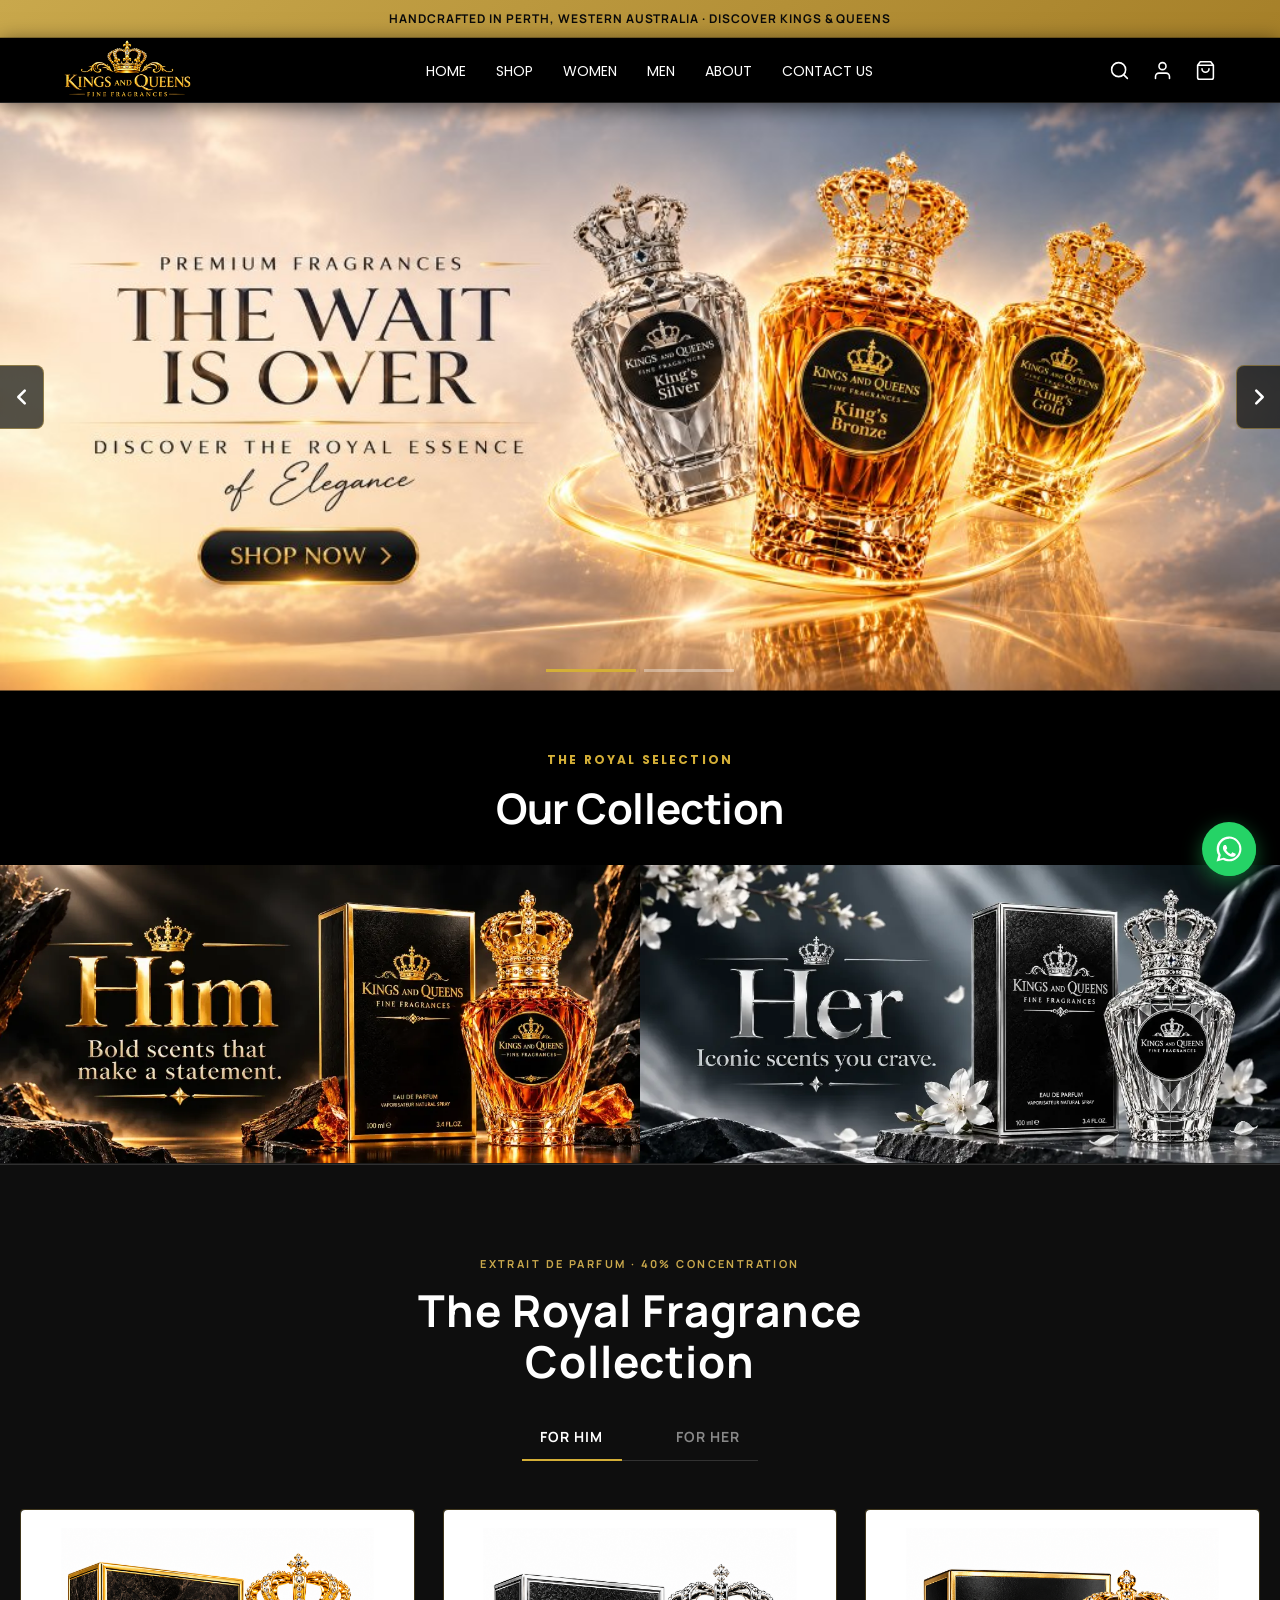
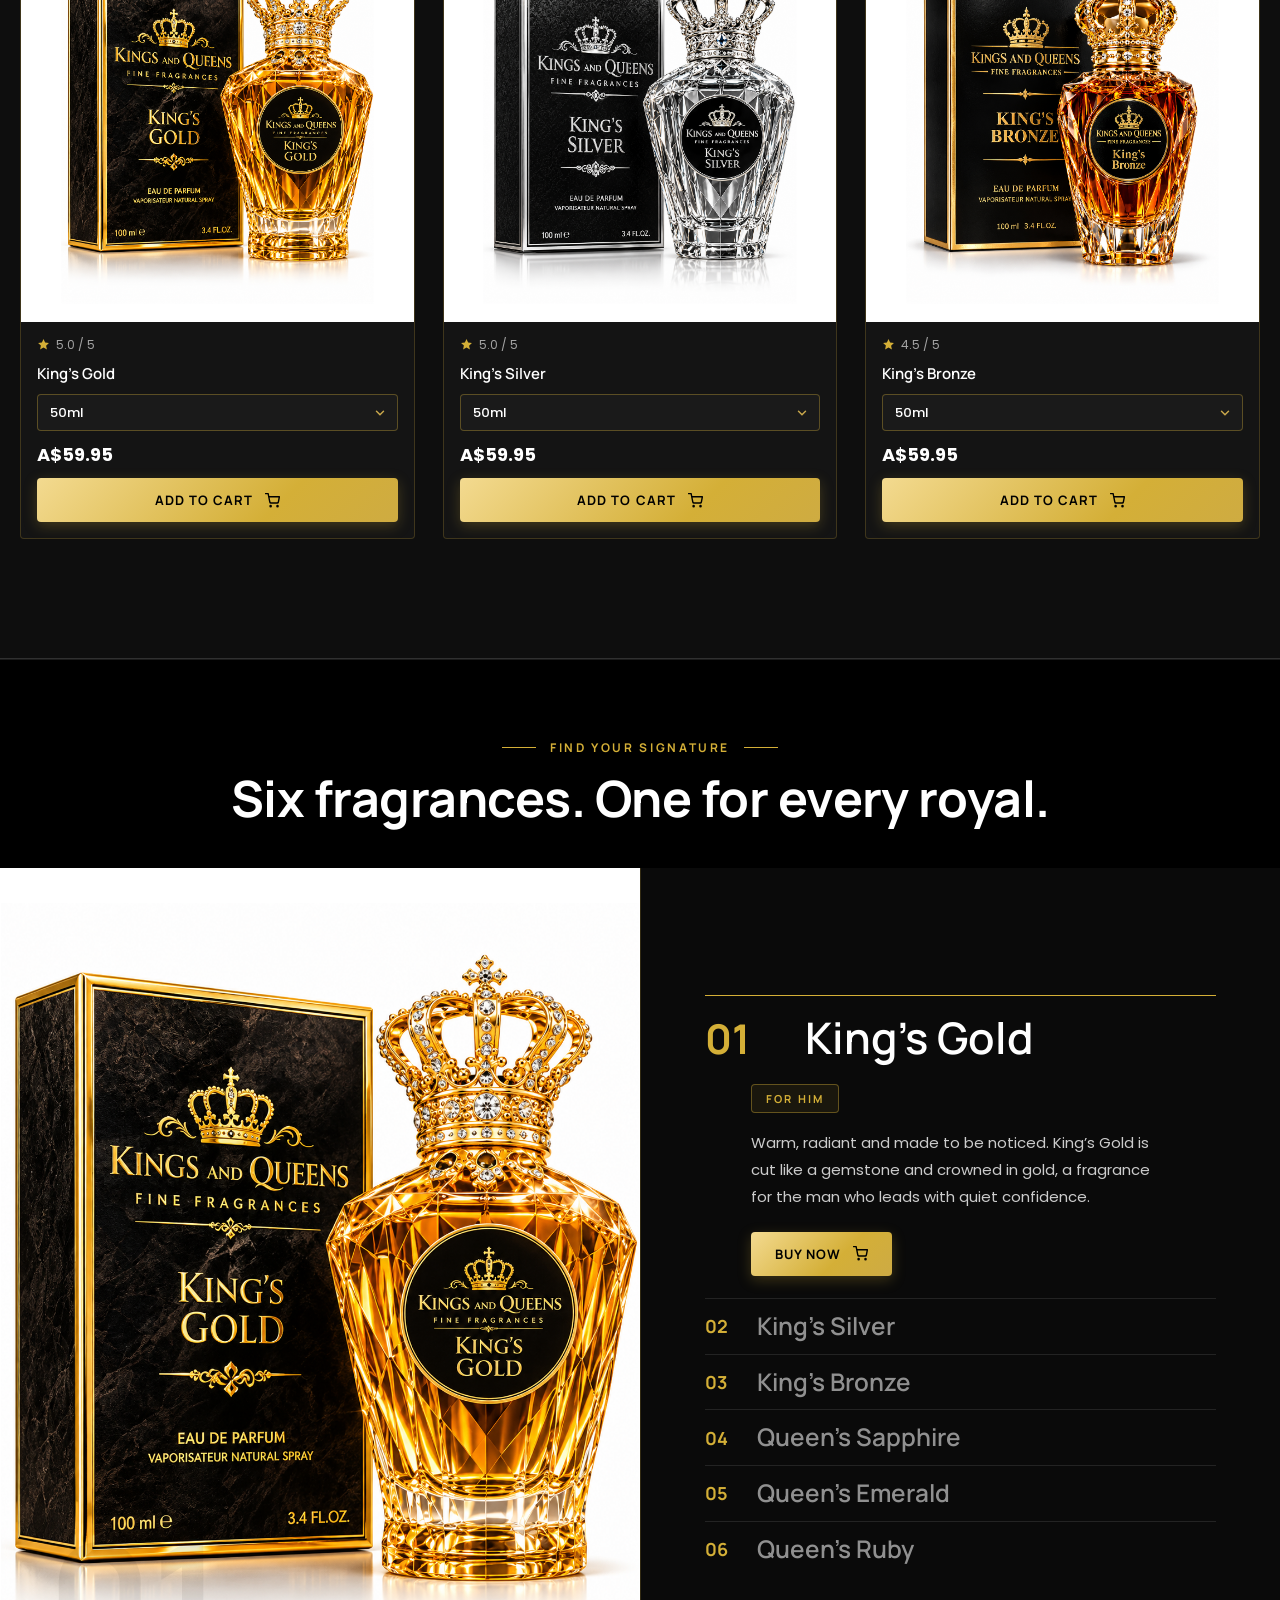
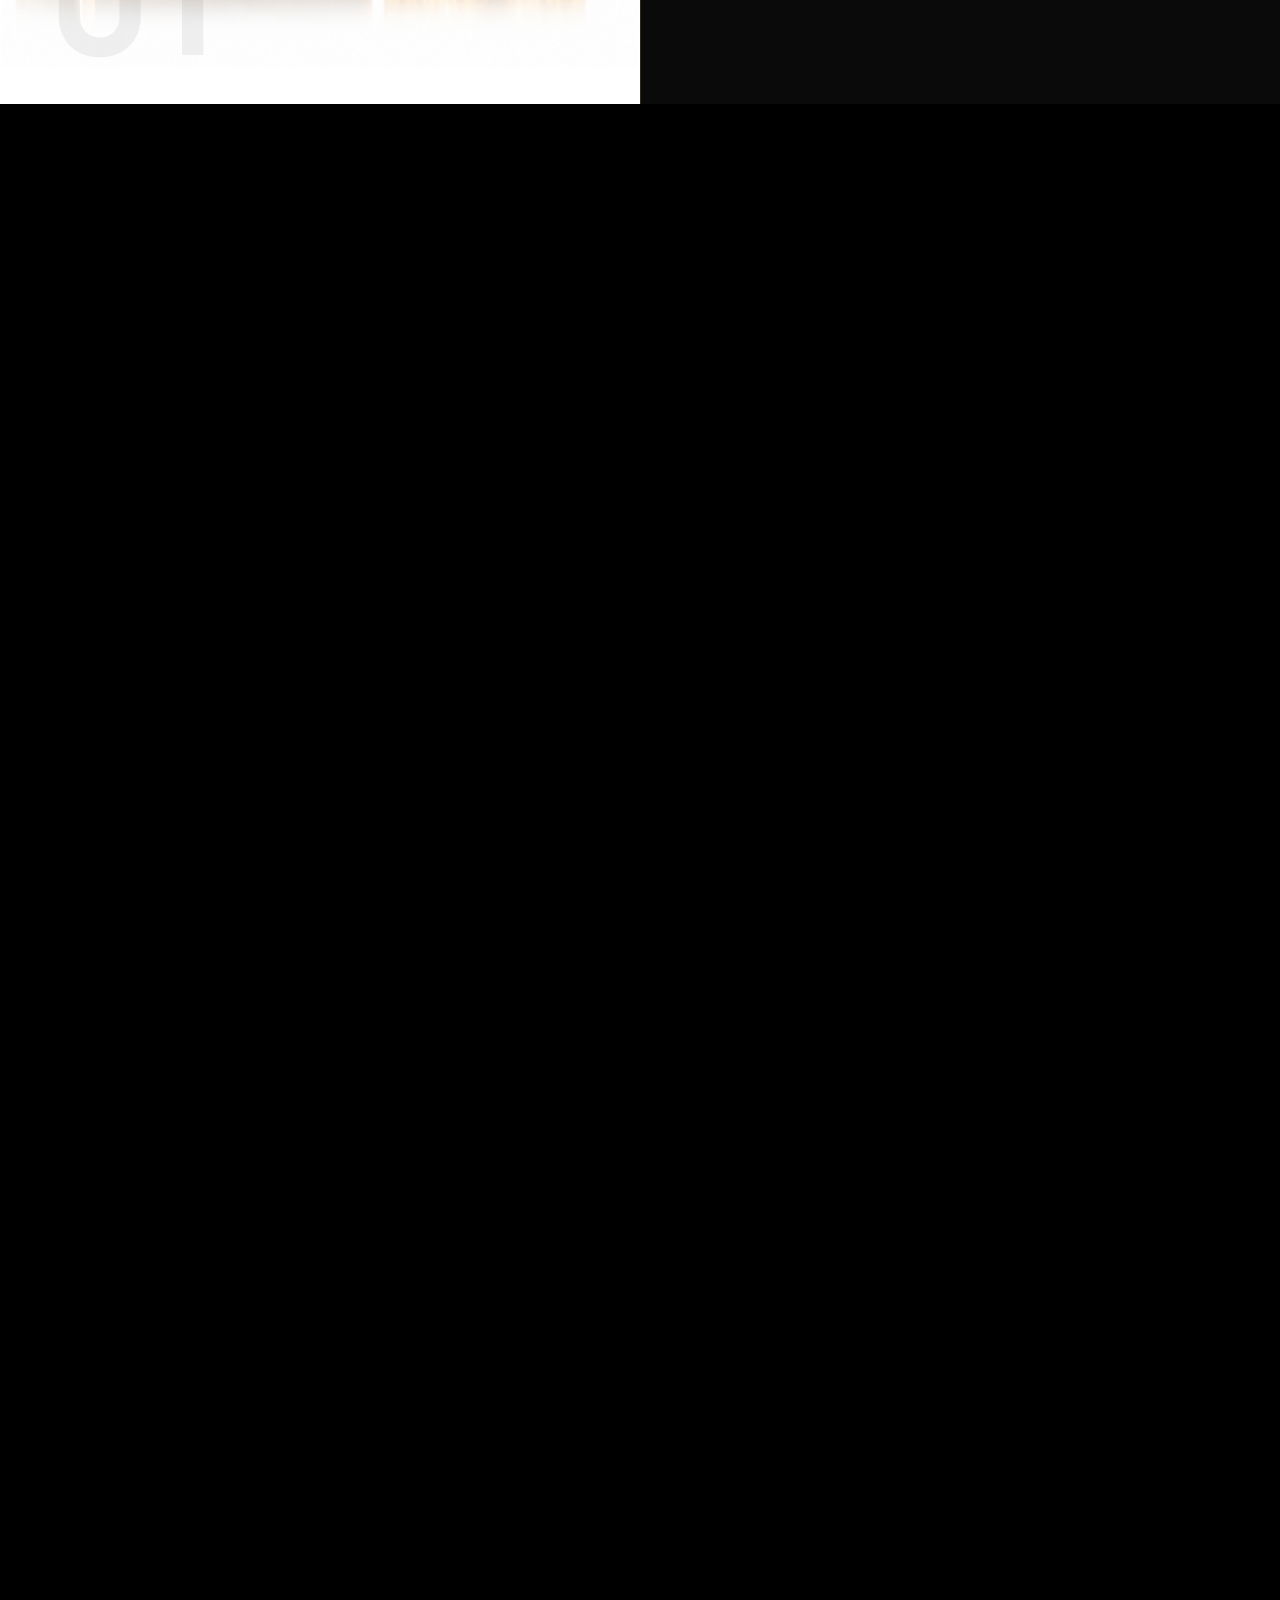
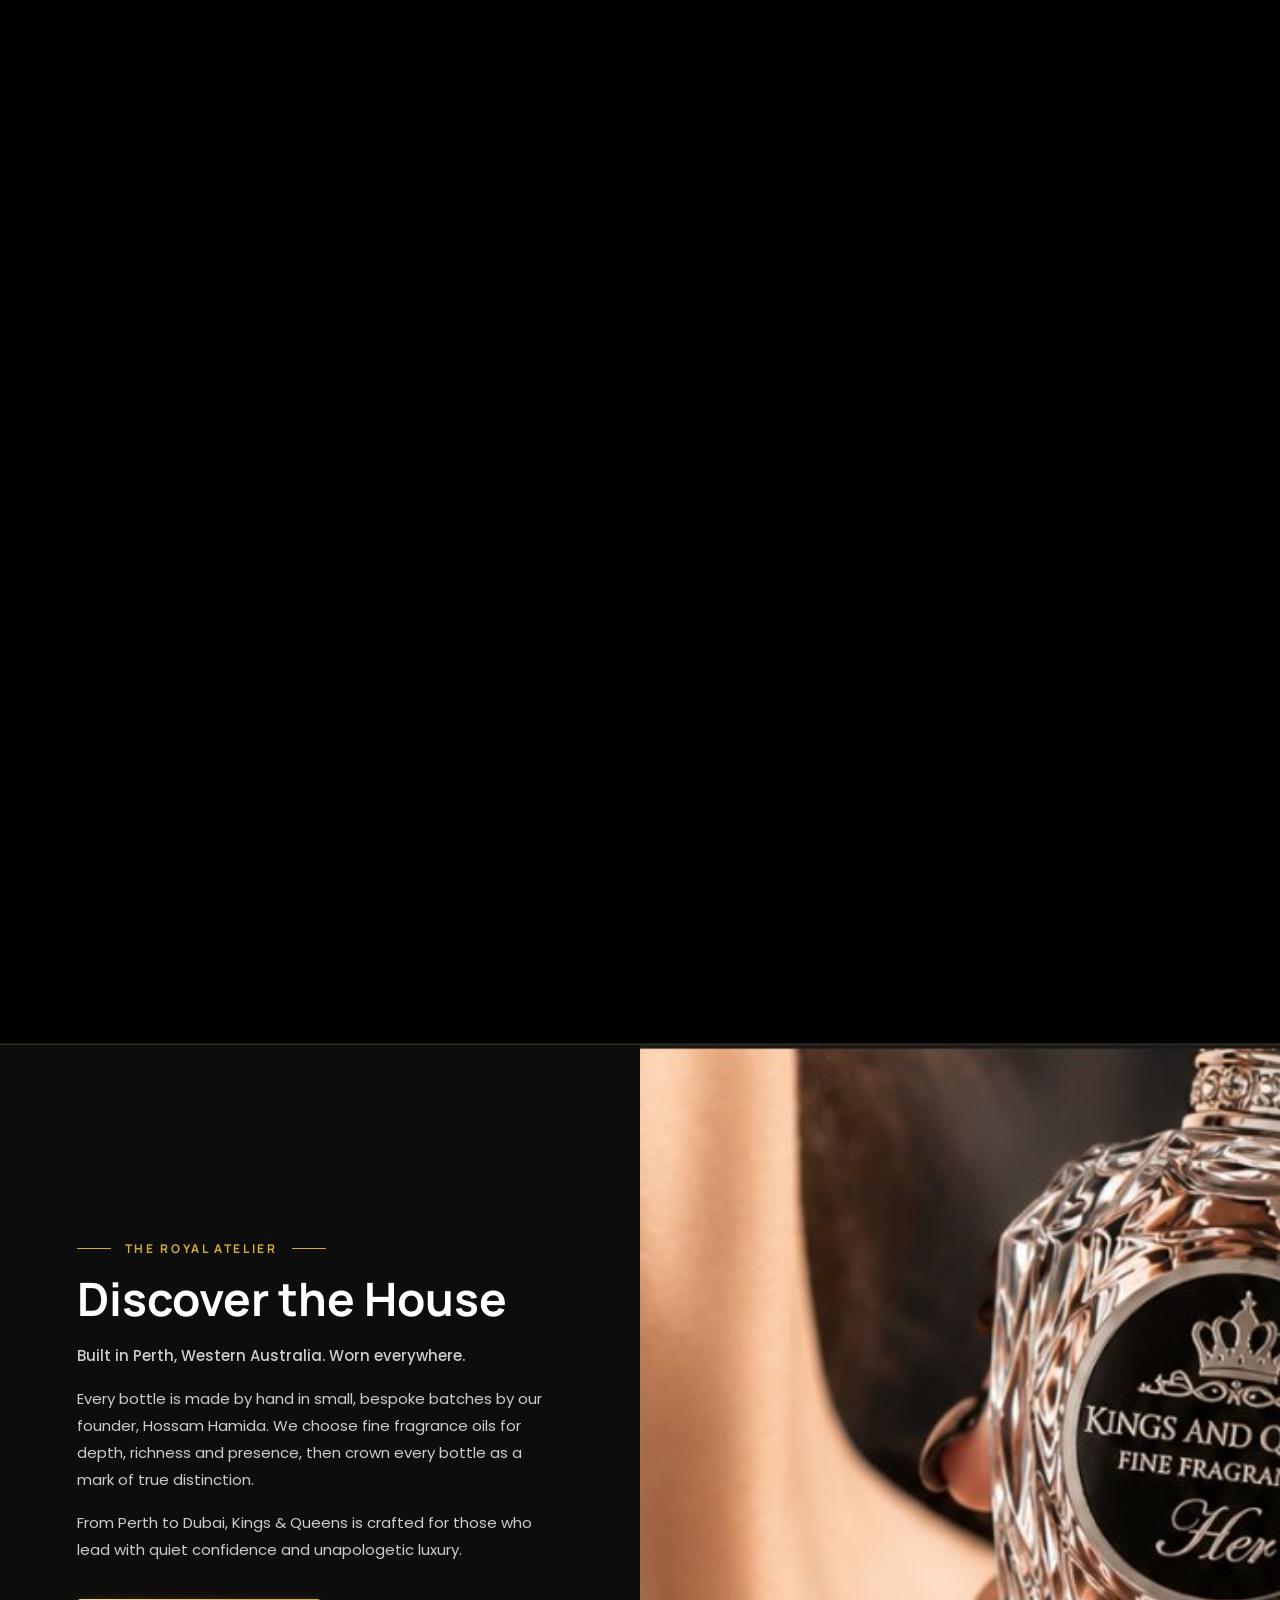
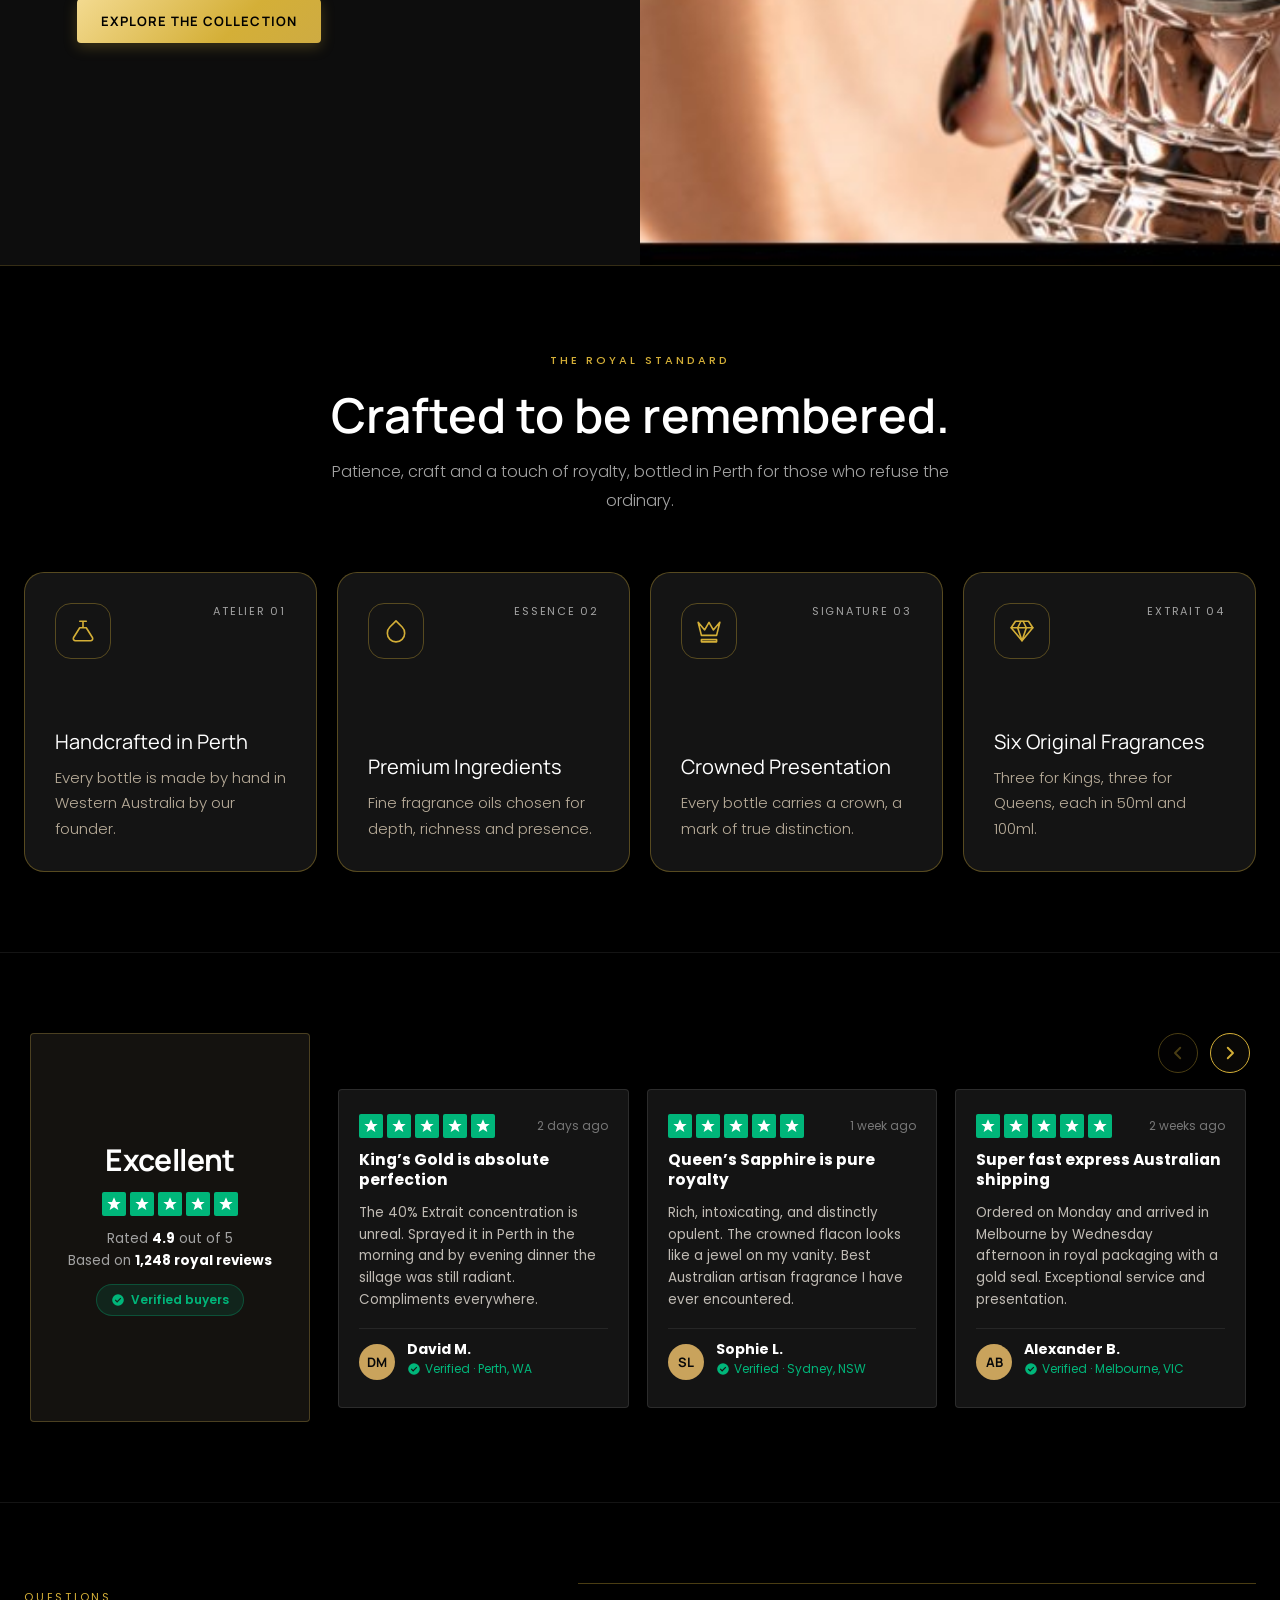
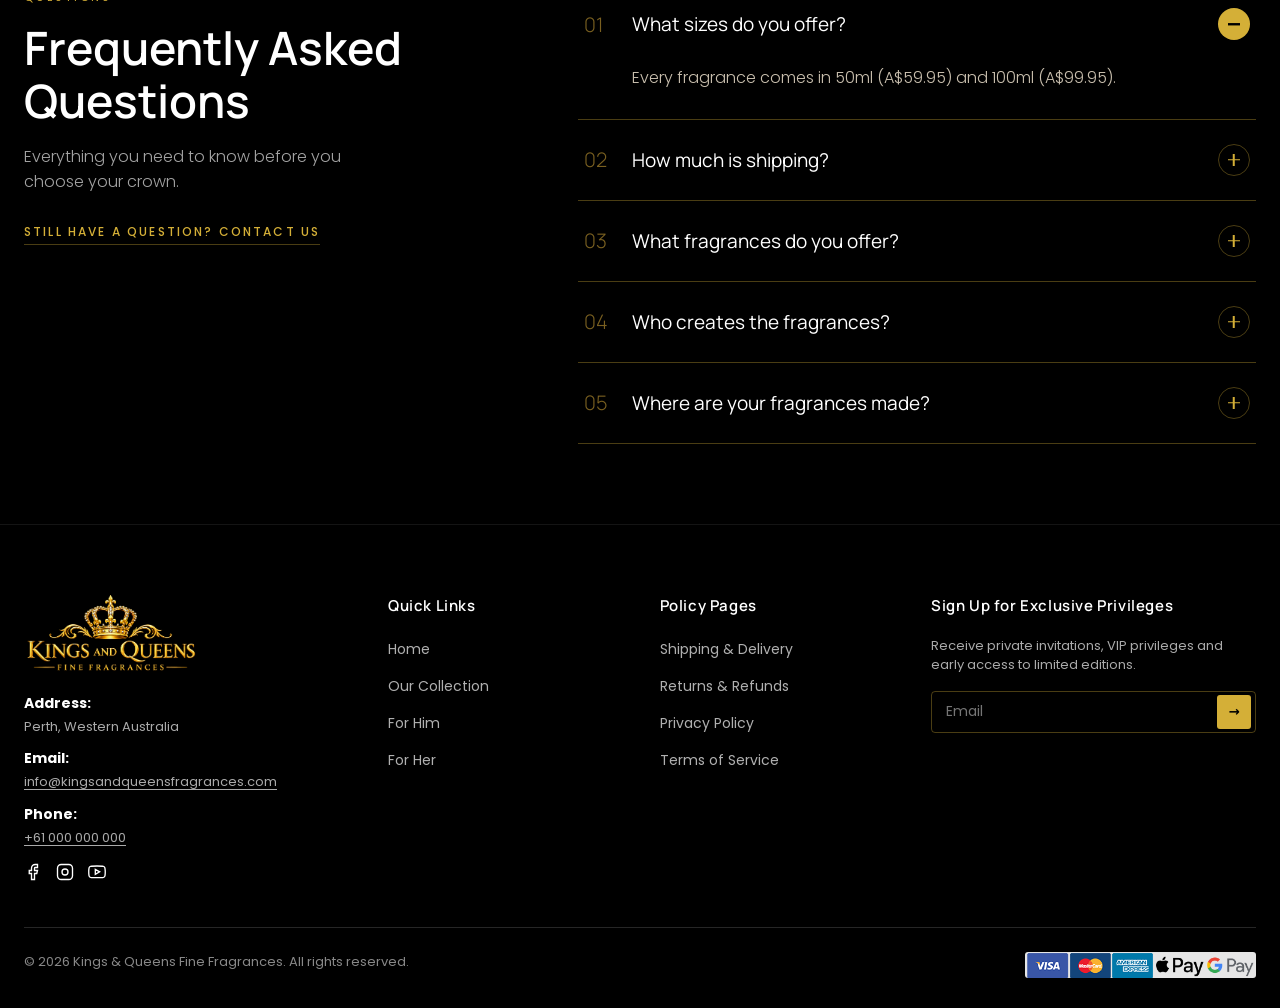
==== commit 7310e48a: "Fix full-width trigger layout, remove cart discount banner, increase Our Story image height, and cle" ====
--- a/index.html
+++ b/index.html
@@ -3802,22 +3802,56 @@
     }
 
 
-    /* ============================================================
+        /* ============================================================
        FIND YOUR SIGNATURE (6 TRIGGERS): 100% FULL-WIDTH EDGE-TO-EDGE
     ============================================================ */
     .fs {
       width: 100% !important;
       max-width: 100% !important;
       margin: 0 !important;
-      padding: 0 !important;
+      padding: 70px 0 0 !important;
       background: #000000 !important;
+      color: #FFFFFF !important;
+      font-family: 'Poppins', system-ui, sans-serif !important;
+      overflow-x: clip !important;
+      border-top: 1px solid #1A1A1A !important;
+      border-bottom: 1px solid #1A1A1A !important;
+      box-sizing: border-box !important;
     }
 
     .fs-hd {
       max-width: 1240px !important;
-      margin: 0 auto 30px !important;
-      padding: 60px 20px 0 !important;
+      margin: 0 auto 40px !important;
+      padding: 0 20px !important;
       text-align: center !important;
+    }
+
+    .fs-eb {
+      display: inline-flex !important;
+      align-items: center !important;
+      gap: 14px !important;
+      font: 700 12px 'Manrope', sans-serif !important;
+      letter-spacing: .22em !important;
+      text-transform: uppercase !important;
+      color: #D4AF37 !important;
+    }
+
+    .fs-eb:before,
+    .fs-eb:after {
+      content: "" !important;
+      width: 34px !important;
+      height: 1px !important;
+      background: #D4AF37 !important;
+    }
+
+    .fs-hd h2 {
+      font-family: 'Manrope', sans-serif !important;
+      font-weight: 700 !important;
+      font-size: clamp(30px, 4.5vw, 50px) !important;
+      line-height: 1.15 !important;
+      letter-spacing: -0.01em !important;
+      margin-top: 14px !important;
+      color: #FFFFFF !important;
     }
 
     .fs-track {
@@ -3825,6 +3859,7 @@
       max-width: 100% !important;
       margin: 0 !important;
       padding: 0 !important;
+      height: calc(100vh + 5 * 55vh) !important;
     }
 
     .fs-stage {
@@ -3836,6 +3871,8 @@
       grid-template-columns: 1fr 1fr !important;
       height: calc(100vh - var(--hh, 64px)) !important;
       min-height: 580px !important;
+      position: sticky !important;
+      top: var(--hh, 64px) !important;
     }
 
     .fs-img {
@@ -3843,14 +3880,42 @@
       height: 100% !important;
       background: #FFFFFF !important;
       position: relative !important;
+      overflow: hidden !important;
+      display: flex !important;
+      align-items: center !important;
+      justify-content: center !important;
+      border: none !important;
+      box-shadow: none !important;
     }
 
     .fs-img img {
+      position: absolute !important;
+      inset: 0 !important;
       width: 100% !important;
       height: 100% !important;
       max-height: 85vh !important;
       object-fit: contain !important;
+      padding: 0 !important;
+      margin: auto !important;
+      opacity: 0;
+      transition: opacity .4s ease !important;
+      z-index: 1 !important;
+      filter: none !important;
       background: #FFFFFF !important;
+    }
+
+    .fs-img img.on {
+      opacity: 1 !important;
+    }
+
+    .fs-big {
+      position: absolute !important;
+      left: clamp(20px, 4vw, 48px) !important;
+      bottom: clamp(10px, 3vw, 30px) !important;
+      z-index: 2 !important;
+      font: 800 clamp(80px, 12vw, 160px)/1 'Manrope', sans-serif !important;
+      color: rgba(0, 0, 0, 0.06) !important;
+      pointer-events: none !important;
     }
 
     .fs-list {
@@ -3861,10 +3926,116 @@
       justify-content: center !important;
       background: #0A0A0A !important;
       border-left: 1px solid rgba(212, 175, 55, 0.2) !important;
+      max-height: 100% !important;
+      overflow: hidden !important;
+    }
+
+    .fs-item {
+      border-top: 1px solid rgba(255, 255, 255, 0.1) !important;
+      transition: border-color .4s !important;
+    }
+
+    .fs-item.on {
+      border-top-color: #D4AF37 !important;
+    }
+
+    .fs-tab {
+      appearance: none !important;
+      background: none !important;
+      border: 0 !important;
+      width: 100% !important;
+      display: flex !important;
+      align-items: center !important;
+      gap: 14px !important;
+      padding: 14px 0 !important;
+      cursor: pointer !important;
+      color: #FFFFFF !important;
+      text-align: left !important;
+    }
+
+    .fs-tab:focus-visible {
+      outline: 2px solid #D4AF37 !important;
+      outline-offset: 2px !important;
+    }
+
+    .fs-num {
+      font: 700 18px 'Manrope', sans-serif !important;
+      color: #D4AF37 !important;
+      min-width: 3.2ch !important;
+      transition: font-size .5s ease !important;
+    }
+
+    .fs-nm {
+      font: 600 clamp(20px, 1.9vw, 25px)/1.1 'Manrope', sans-serif !important;
+      opacity: .55 !important;
+      color: #FFFFFF !important;
+      transition: font-size .5s ease, opacity .4s !important;
+    }
+
+    .fs-tab:hover .fs-nm {
+      opacity: .9 !important;
+    }
+
+    .fs-item.on .fs-num {
+      font-size: clamp(32px, 3.2vw, 44px) !important;
+    }
+
+    .fs-item.on .fs-nm {
+      font-size: clamp(30px, 3.4vw, 46px) !important;
+      opacity: 1 !important;
+      color: #FFFFFF !important;
+    }
+
+    .fs-pw {
+      display: grid !important;
+      grid-template-rows: 0fr !important;
+      transition: grid-template-rows .55s ease !important;
+    }
+
+    .fs-item.on .fs-pw {
+      grid-template-rows: 1fr !important;
+    }
+
+    .fs-pn {
+      min-height: 0 !important;
+      overflow: hidden !important;
+      visibility: hidden !important;
+      opacity: 0 !important;
+      transition: opacity .4s ease, visibility 0s .55s !important;
+    }
+
+    .fs-item.on .fs-pn {
+      visibility: visible !important;
+      opacity: 1 !important;
+      transition: opacity .5s ease .2s, visibility 0s !important;
+    }
+
+    .fs-pi {
+      padding: 4px 0 22px calc(3.2ch + 14px) !important;
+    }
+
+    .fs-lb {
+      display: inline-block !important;
+      font: 700 11px 'Manrope', sans-serif !important;
+      letter-spacing: .2em !important;
+      text-transform: uppercase !important;
+      color: #D4AF37 !important;
+      border: 1px solid rgba(212, 175, 55, 0.4) !important;
+      padding: 6px 14px !important;
+      border-radius: 4px !important;
+      background: rgba(212, 175, 55, 0.08) !important;
+    }
+
+    .fs-pi p {
+      font-size: 15px !important;
+      line-height: 1.8 !important;
+      color: #CCCCCC !important;
+      font-family: 'Poppins', sans-serif !important;
+      margin: 16px 0 22px !important;
+      max-width: 46ch !important;
     }
 
     @media(max-width: 860px) {
-
       .fs-track,
       .fs-stage {
         display: none !important;
@@ -3892,11 +4063,11 @@
       display: grid !important;
       grid-template-columns: 1fr 1fr !important;
       align-items: stretch !important;
-      min-height: 720px !important;
+      min-height: 820px !important;
       max-height: none !important;
     }
     .fs-story-content {
-      padding: clamp(60px, 7vw, 110px) clamp(30px, 6vw, 95px) !important;
+      padding: clamp(60px, 7vw, 100px) clamp(30px, 6vw, 95px) clamp(80px, 9vw, 120px) !important;
       display: flex !important;
       flex-direction: column !important;
       justify-content: center !important;
@@ -3929,7 +4100,7 @@
     .fs-story-media {
       width: 100% !important;
       height: 100% !important;
-      min-height: 720px !important;
+      min-height: 820px !important;
       position: relative !important;
       overflow: hidden !important;
       border-radius: 0 !important;
@@ -3940,7 +4111,7 @@
     .fs-story-media img {
       width: 100% !important;
       height: 100% !important;
-      min-height: 720px !important;
+      min-height: 820px !important;
       object-fit: cover !important;
       object-position: center !important;
       display: block !important;
@@ -3954,23 +4125,22 @@
         max-height: none !important;
       }
       .fs-story-content {
-        padding: 50px 24px 54px !important;
+        padding: 50px 24px 60px !important;
         order: 1 !important;
       }
       .fs-story-media {
         order: 2 !important;
-        min-height: 480px !important;
+        min-height: 520px !important;
         height: 520px !important;
-        max-height: 560px !important;
+        max-height: none !important;
       }
       .fs-story-media img {
-        min-height: 480px !important;
+        min-height: 520px !important;
         height: 100% !important;
       }
     }
-
-
-    /* Luxury Cart Drawer Custom Scrollbar */
+  
+/* Luxury Cart Drawer Custom Scrollbar */
     .kc-b {
       scrollbar-width: thin !important;
       scrollbar-color: rgba(212, 175, 55, 0.35) transparent !important;
@@ -4160,413 +4330,6 @@
     Desktop: Full-Width 50/50 Stage with Pinned Scroll Tabs
     Mobile: Smooth Horizontal Touch-Swipe Slider
   ============================================================ -->
-  <link rel="preconnect" href="https://fonts.googleapis.com">
-  <link rel="preconnect" href="https://fonts.gstatic.com" crossorigin>
-  <link
-    href="https://fonts.googleapis.com/css2?family=Cormorant+Garamond:wght@500;600;700&family=Manrope:wght@400;500;600;700;800&family=Poppins:wght@300;400;500;600;700&display=swap"
-    rel="stylesheet">
-
-  <style>
-    /* ===== Find your signature (.fs) & Our Story - FULL WIDTH 50/50 SPLIT ===== */
-    .fs {
-      background: #0C0C0C;
-      color: #FFFFFF;
-      padding: 70px 0 0;
-      margin-bottom: 0;
-      font-family: 'Poppins', system-ui, sans-serif;
-      overflow-x: clip;
-      border-top: 1px solid #1A1A1A;
-      border-bottom: 1px solid #1A1A1A;
-      width: 100%;
-    }
-
-    .fs * {
-      box-sizing: border-box;
-    }
-
-    .fs-hd {
-      text-align: center;
-      margin-bottom: 40px;
-      padding: 0 20px;
-    }
-
-    .fs-eb {
-      display: inline-flex;
-      align-items: center;
-      gap: 14px;
-      font: 700 12px 'Manrope', sans-serif;
-      letter-spacing: .22em;
-      text-transform: uppercase;
-      color: #D4AF37;
-    }
-
-    .fs-eb:before,
-    .fs-eb:after {
-      content: "";
-      width: 34px;
-      height: 1px;
-      background: #D4AF37;
-    }
-
-    .fs-hd h2 {
-      font-family: 'Manrope', sans-serif;
-      font-weight: 700;
-      font-size: clamp(30px, 4.5vw, 50px);
-      line-height: 1.15;
-      letter-spacing: -0.01em;
-      margin-top: 14px;
-      color: #FFFFFF;
-    }
-
-    .fs-track {
-      height: calc(100vh + 5*55vh);
-      width: 100%;
-    }
-
-    .fs-stage {
-      position: sticky;
-      top: var(--hh, 64px);
-      height: calc(100vh - var(--hh, 64px));
-      min-height: 540px;
-      display: grid;
-      grid-template-columns: 1fr 1fr;
-      width: 100%;
-    }
-
-    /* Left half: Seamless Pure Plain White surface, ZERO shadow / ZERO border, blends with white image canvas */
-    .fs-img {
-      position: relative;
-      overflow: hidden;
-      background: #FFFFFF !important;
-      display: flex;
-      align-items: center;
-      justify-content: center;
-      border: none !important;
-      box-shadow: none !important;
-    }
-
-    .fs-img:after {
-      display: none !important;
-    }
-
-    .fs-img img {
-      position: absolute;
-      inset: 0;
-      width: 100%;
-      height: 100%;
-      object-fit: contain;
-      padding: 0 !important;
-      margin: auto;
-      opacity: 0;
-      transform: none !important;
-      transition: opacity .4s ease;
-      z-index: 1;
-      filter: none !important;
-      background: #FFFFFF;
-    }
-
-    .fs-img img.on {
-      opacity: 1;
-    }
-
-    .fs-big {
-      position: absolute;
-      left: clamp(20px, 4vw, 48px);
-      bottom: clamp(10px, 3vw, 30px);
-      z-index: 2;
-      font: 800 clamp(80px, 12vw, 160px)/1 'Manrope', sans-serif;
-      color: rgba(0, 0, 0, 0.06);
-      pointer-events: none;
-    }
-
-    /* Right half: numbered list */
-    .fs-list {
-      align-self: center;
-      padding: 0 clamp(28px, 6vw, 96px);
-      display: flex;
-      flex-direction: column;
-      max-height: 100%;
-      overflow: hidden;
-    }
-
-    .fs-item {
-      border-top: 1px solid rgba(255, 255, 255, 0.1);
-      transition: border-color .4s;
-    }
-
-    .fs-item.on {
-      border-top-color: #D4AF37;
-    }
-
-    .fs-tab {
-      appearance: none;
-      background: none;
-      border: 0;
-      width: 100%;
-      display: flex;
-      align-items: center;
-      gap: 14px;
-      padding: 14px 0;
-      cursor: pointer;
-      color: #FFFFFF;
-      text-align: left;
-    }
-
-    .fs-tab:focus-visible {
-      outline: 2px solid #D4AF37;
-      outline-offset: 2px;
-    }
-
-    .fs-num {
-      font: 700 18px 'Manrope', sans-serif;
-      color: #D4AF37;
-      min-width: 3.2ch;
-      transition: font-size .5s ease;
-    }
-
-    .fs-nm {
-      font: 600 clamp(20px, 1.9vw, 25px)/1.1 'Manrope', sans-serif;
-      opacity: .55;
-      color: #FFFFFF;
-      transition: font-size .5s ease, opacity .4s;
-    }
-
-    .fs-tab:hover .fs-nm {
-      opacity: .9;
-    }
-
-    .fs-item.on .fs-num {
-      font-size: clamp(32px, 3.2vw, 44px);
-    }
-
-    .fs-item.on .fs-nm {
-      font-size: clamp(30px, 3.4vw, 46px);
-      opacity: 1;
-      color: #FFFFFF;
-    }
-
-    .fs-pw {
-      display: grid;
-      grid-template-rows: 0fr;
-      transition: grid-template-rows .55s ease;
-    }
-
-    .fs-item.on .fs-pw {
-      grid-template-rows: 1fr;
-    }
-
-    .fs-pn {
-      min-height: 0;
-      overflow: hidden;
-      visibility: hidden;
-      opacity: 0;
-      transition: opacity .4s ease, visibility 0s .55s;
-    }
-
-    .fs-item.on .fs-pn {
-      visibility: visible;
-      opacity: 1;
-      transition: opacity .5s ease .2s, visibility 0s;
-    }
-
-    .fs-pi {
-      padding: 4px 0 22px calc(3.2ch + 14px);
-    }
-
-    .fs-lb {
-      display: inline-block;
-      font: 700 11px 'Manrope', sans-serif;
-      letter-spacing: .2em;
-      text-transform: uppercase;
-      color: #D4AF37;
-      border: 1px solid rgba(212, 175, 55, 0.4);
-      padding: 6px 14px;
-      border-radius: 4px;
-      background: rgba(212, 175, 55, 0.08);
-    }
-
-    .fs-pi p {
-      font-size: 15px;
-      line-height: 1.8;
-      color: #CCCCCC;
-      font-family: 'Poppins', sans-serif;
-      margin: 16px 0 22px;
-      max-width: 46ch;
-    }
-
-    /* ===== MOBILE DEDICATED SLIDER ===== */
-    .fs-mob-container {
-      display: none;
-    }
-
-    @media(max-width: 860px) {
-      .fs {
-        padding-top: 50px;
-        padding-bottom: 20px;
-      }
-
-      .fs-track {
-        display: none !important;
-      }
-
-      .fs-mob-container {
-        display: block;
-        padding: 0 16px 40px;
-        max-width: 580px;
-        margin: 0 auto;
-      }
-
-      .fs-mob-viewport {
-        overflow: hidden;
-        border-radius: 8px;
-        box-shadow: 0 16px 40px rgba(0, 0, 0, 0.6);
-        position: relative;
-      }
-
-      .fs-mob-track {
-        display: flex;
-        transition: transform 0.45s cubic-bezier(0.25, 1, 0.5, 1);
-        width: 100%;
-      }
-
-      .fs-mob-slide {
-        flex: 0 0 100%;
-        width: 100%;
-        background: #141414;
-        border: 1px solid rgba(212, 175, 55, 0.3);
-        border-radius: 8px;
-        overflow: hidden;
-        display: flex;
-        flex-direction: column;
-      }
-
-      .fs-mob-img-box {
-        position: relative;
-        width: 100%;
-        height: 290px;
-        background: #FFFFFF !important;
-        border-bottom: 1px solid rgba(255, 255, 255, 0.1);
-        display: flex;
-        align-items: center;
-        justify-content: center;
-        padding: 16px;
-        box-shadow: none !important;
-      }
-
-      .fs-mob-img-box img {
-        max-height: 260px;
-        width: auto;
-        object-fit: contain;
-        filter: none !important;
-        background: #FFFFFF;
-      }
-
-      .fs-mob-badge-row {
-        position: absolute;
-        top: 14px;
-        left: 14px;
-        right: 14px;
-        display: flex;
-        justify-content: space-between;
-        align-items: center;
-        z-index: 2;
-      }
-
-      .fs-mob-num {
-        font: 700 18px 'Manrope', sans-serif;
-        color: #000000;
-        background: rgba(255, 255, 255, 0.9);
-        padding: 3px 8px;
-        border-radius: 4px;
-      }
-
-      .fs-mob-info {
-        padding: 24px 20px 26px;
-        text-align: center;
-        display: flex;
-        flex-direction: column;
-        align-items: center;
-      }
-
-      .fs-mob-info h3 {
-        font-family: 'Manrope', sans-serif;
-        font-size: 26px;
-        font-weight: 700;
-        color: #FFFFFF;
-        margin: 4px 0 10px;
-      }
-
-      .fs-mob-info p {
-        font-family: 'Poppins', sans-serif;
-        font-size: 14px;
-        line-height: 1.65;
-        color: #BBBBBB;
-        margin-bottom: 20px;
-        max-width: 38ch;
-      }
-
-      .fs-mob-nav-row {
-        display: flex;
-        align-items: center;
-        justify-content: space-between;
-        margin-top: 18px;
-        padding: 0 4px;
-      }
-
-      .fs-mob-arrow {
-        width: 44px;
-        height: 44px;
-        border-radius: 4px;
-        border: 1px solid rgba(212, 175, 55, 0.4);
-        background: #1A1A1A;
-        color: #D4AF37;
-        display: flex;
-        align-items: center;
-        justify-content: center;
-        cursor: pointer;
-        box-shadow: 0 4px 12px rgba(0, 0, 0, 0.4);
-        transition: all 0.2s;
-      }
-
-      .fs-mob-arrow:active {
-        background: #D4AF37;
-        color: #000000;
-      }
-
-      .fs-mob-arrow svg {
-        width: 18px;
-        height: 18px;
-        stroke: currentColor;
-        fill: none;
-        stroke-width: 2.2;
-      }
-
-      .fs-mob-dots {
-        display: flex;
-        gap: 7px;
-        align-items: center;
-      }
-
-      .fs-mob-dot {
-        width: 8px;
-        height: 8px;
-        border-radius: 2px;
-        background: rgba(255, 255, 255, 0.2);
-        border: 0;
-        padding: 0;
-        cursor: pointer;
-        transition: all 0.25s;
-      }
-
-      .fs-mob-dot.on {
-        width: 24px;
-        background: #D4AF37;
-      }
-    }
-
-    
-  </style>
-
   <!-- ==================== FIND YOUR SIGNATURE SECTION ==================== -->
   <section class="fs" id="find-your-signature" aria-labelledby="fs-h">
     <header class="fs-hd">
@@ -5718,63 +5481,6 @@
     ];
     const bin = '<svg viewBox="0 0 24 24"><path d="M9 3h6l1 2h4v2H4V5h4l1-2zM6 9h12l-1 12H7L6 9z"/></svg>';
 
-    /* Continuous Auto-Playing Hero Slideshow with Smooth Animations */
-    let heroCur = 0;
-    let heroTimer = null;
-
-    function heroGo(nextIdx) {
-      const slides = document.querySelectorAll('.sl');
-      const dots = document.querySelectorAll('.dots button');
-      if (!slides.length) return;
-
-      nextIdx = (nextIdx + slides.length) % slides.length;
-      if (nextIdx === heroCur) return;
-
-      const prevSlide = slides[heroCur];
-      const nextSlide = slides[nextIdx];
-
-      slides.forEach(s => s.classList.remove('pv'));
-      if (prevSlide) {
-        prevSlide.classList.remove('on');
-        prevSlide.classList.add('pv');
-      }
-
-      if (nextSlide) {
-        nextSlide.style.transition = 'none';
-        nextSlide.classList.remove('on');
-        void nextSlide.offsetWidth; // Trigger reflow for clean wipe animation
-        nextSlide.style.transition = '';
-        nextSlide.classList.add('on');
-      }
-
-      dots.forEach((d, idx) => {
-        d.classList.remove('on');
-        if (idx === nextIdx) {
-          void d.offsetWidth;
-          d.classList.add('on');
-        }
-      });
-
-      heroCur = nextIdx;
-      resetHeroTimer();
-    }
-
-    function heroStep(dir) {
-      heroGo(heroCur + dir);
-    }
-
-    function resetHeroTimer() {
-      if (heroTimer) clearInterval(heroTimer);
-      heroTimer = setInterval(() => {
-        heroGo(heroCur + 1);
-      }, 5000);
-    }
-
-    // Start continuous hero slider when DOM is ready
-    document.addEventListener('DOMContentLoaded', () => {
-      resetHeroTimer();
-    });
-
     /* Trustpilot Review Slider */
     /* Trustpilot Review Slider with Precision Card Snapping & Arrow State */
     function stepTpReview(dir) {
@@ -5835,7 +5541,7 @@
     }
 
     function renderCart() {
-      const n = cart.reduce((a, i) => a + i.qty, 0), tot = cart.reduce((a, i) => a + i.price * i.qty, 0), old = cart.reduce((a, i) => a + i.compare * i.qty, 0), sv = old - tot;
+      const n = cart.reduce((a, i) => a + i.qty, 0), tot = cart.reduce((a, i) => a + i.price * i.qty, 0);
       $('kt').textContent = `Your Cart (${n} items)`; document.querySelectorAll('.cn').forEach(e => { e.textContent = n; e.style.display = n > 0 ? 'inline-flex' : 'none'; });
       $('ki').innerHTML = cart.map((i, k) => `<div class="ci"><img src="${i.img}" alt="${i.name}"><div><p>${i.name}</p>
    <select class="sz" aria-label="Size" onchange="cartSize(${k},this.value)">${i.opts.map(o => `<option ${o === i.opt ? 'selected' : ''}>${o}</option>`).join('')}</select></div>
@@ -5858,10 +5564,12 @@
     <button class="uc-add-btn" onclick="addUp(${k})">+ ADD</button>
   </div>
 `).join('');
-      $('ksv').textContent = `${money(sv)} Saved so far!`; $('ksv').style.display = sv > 0 ? '' : 'none';
-      $('ko').textContent = sv > 0 ? money(old) : ''; $('kn').textContent = money(tot); $('kp').textContent = ''; $('kp').style.display = 'none';
+      if ($('ksv')) { $('ksv').textContent = ''; $('ksv').style.display = 'none'; }
+      if ($('ko')) { $('ko').textContent = ''; $('ko').style.display = 'none'; }
+      $('kn').textContent = money(tot);
+      $('kp').textContent = ''; $('kp').style.display = 'none';
       
-      $('kb').innerHTML = `<div><span>Subtotal</span><span>${money(old)}</span></div><div><span>Discount</span><span>−${money(sv)}</span></div><div><span>Shipping</span><span>Calculated at checkout</span></div>`;
+      $('kb').innerHTML = `<div><span>Subtotal</span><span>${money(tot)}</span></div><div><span>Shipping</span><span>Calculated at checkout</span></div>`;
     }
     function qty(k, d) { cart[k].qty += d; if (cart[k].qty < 1) cart.splice(k, 1); renderCart() }
     function cartSize(k, o) { const i = cart[k]; i.opt = o; if (o === '100ml') { i.price = 99.95; i.compare = 129.95 } else if (o === '50ml') { i.price = 59.95; i.compare = 74.95 } renderCart() }
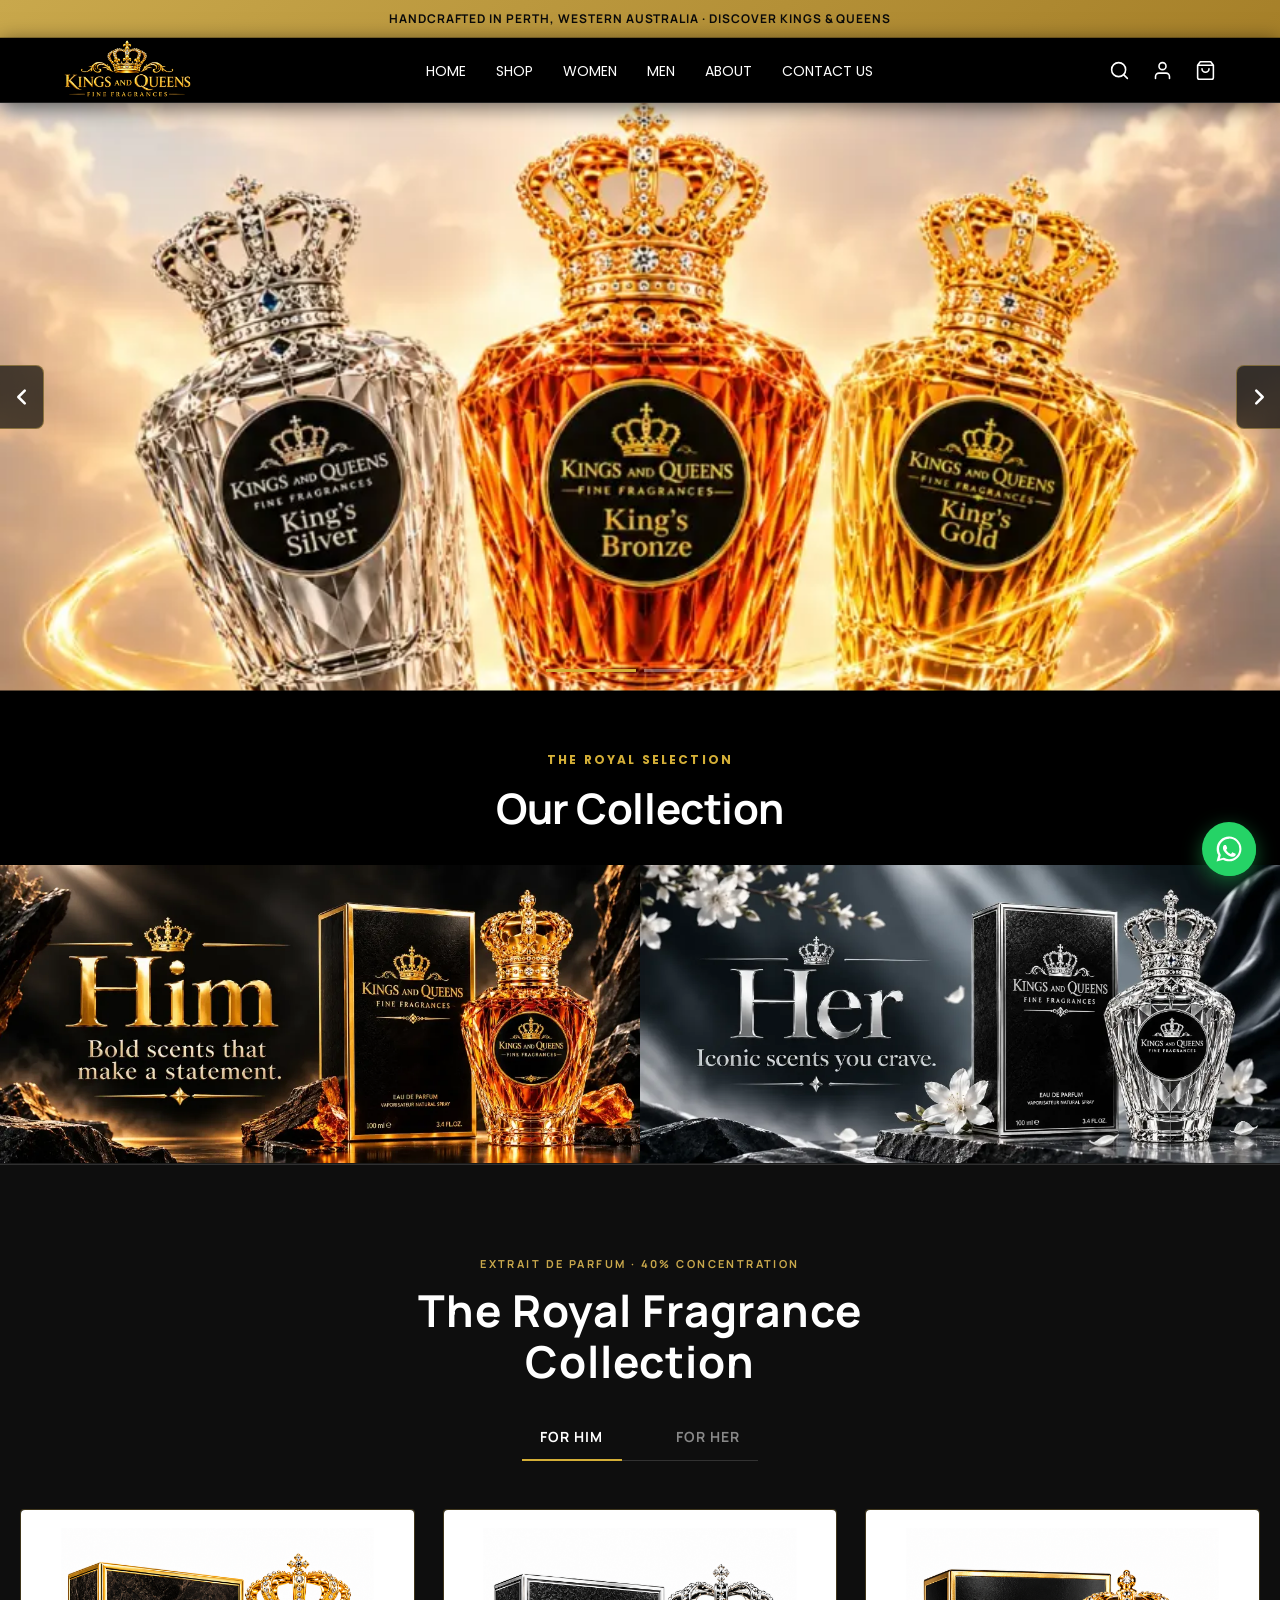
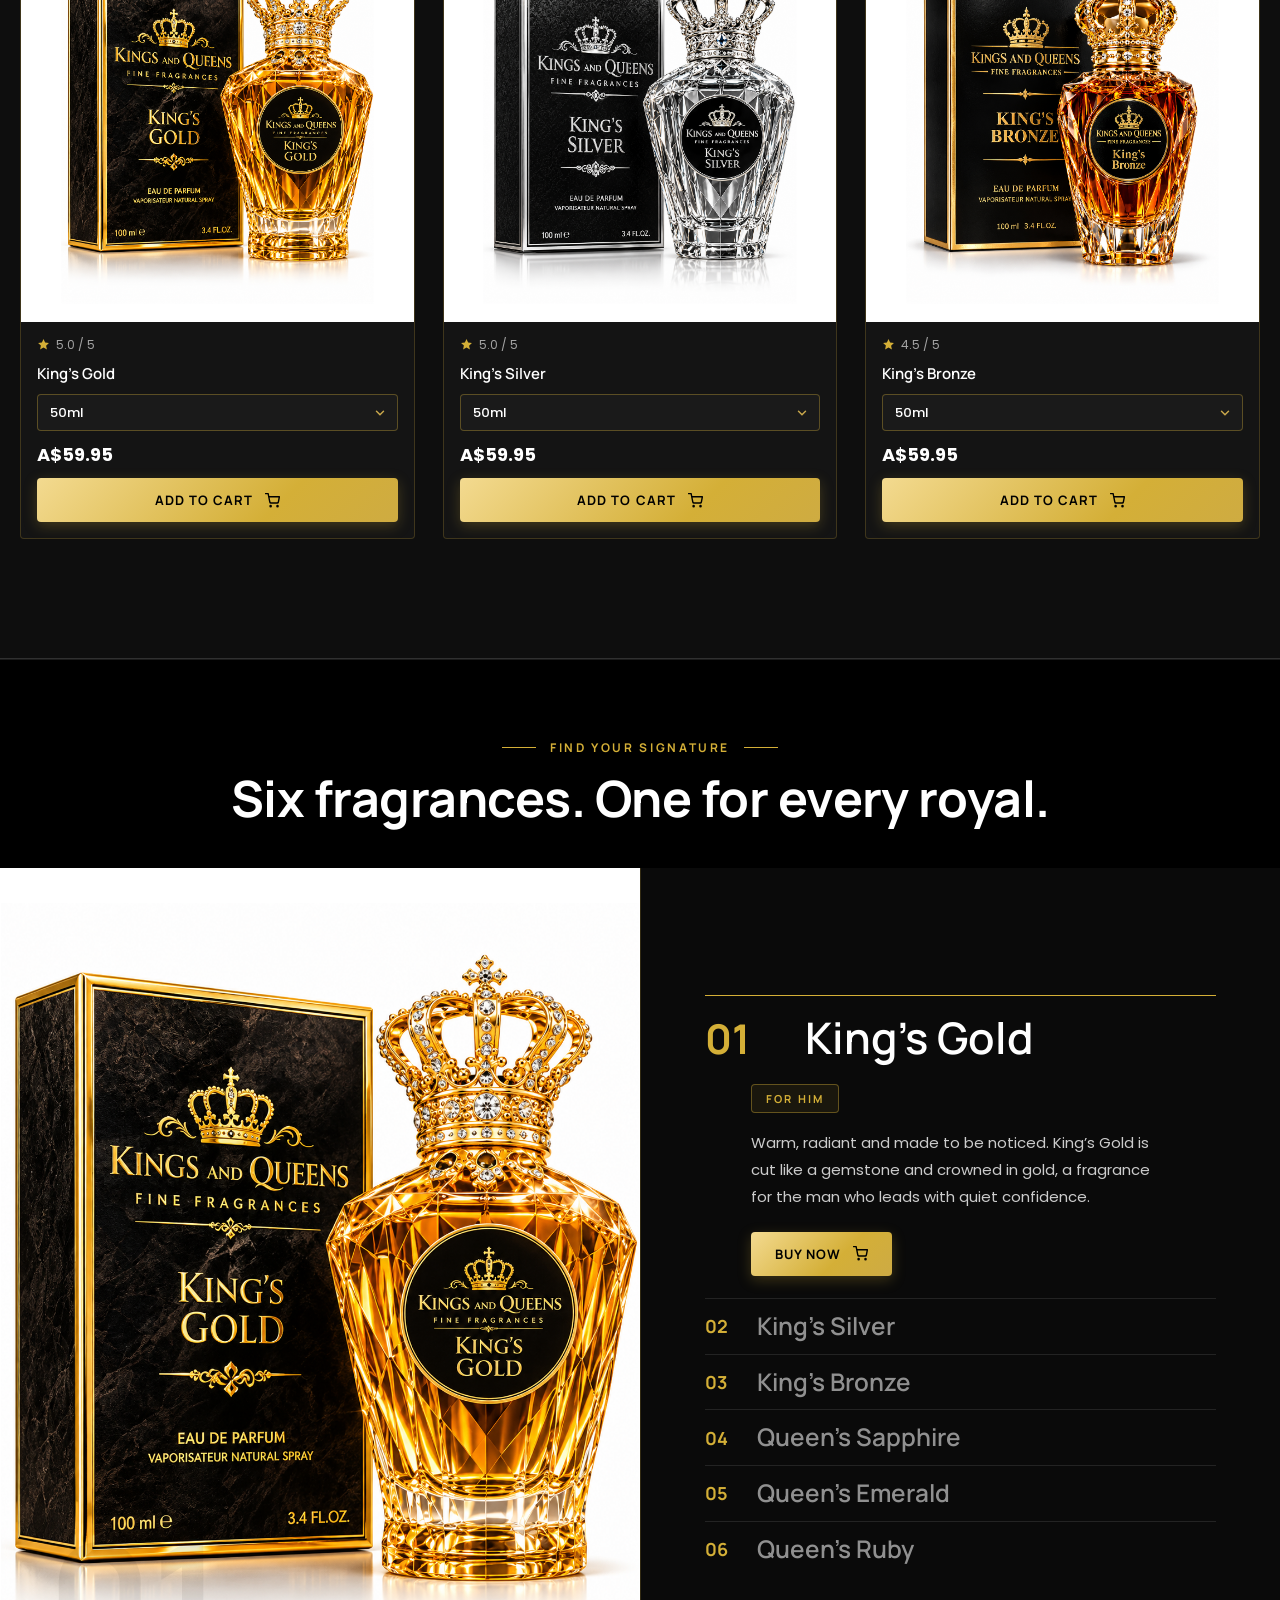
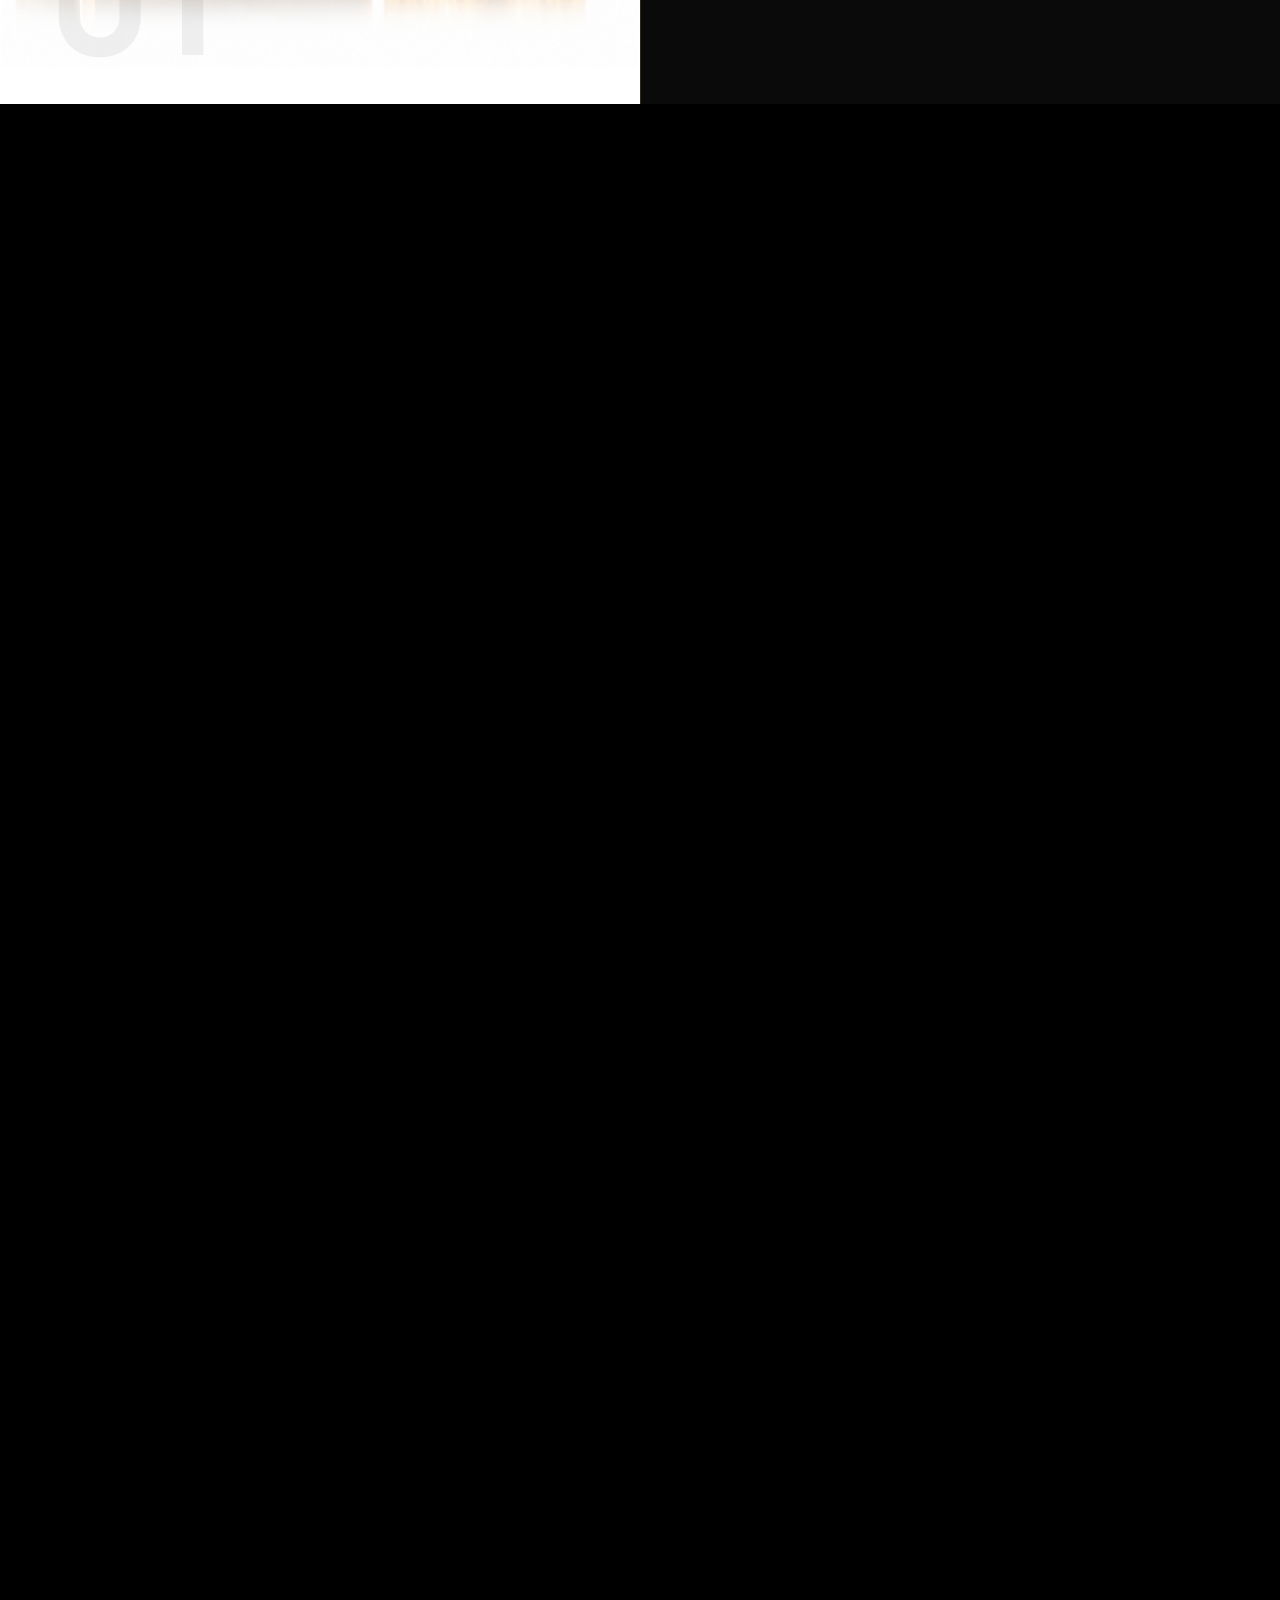
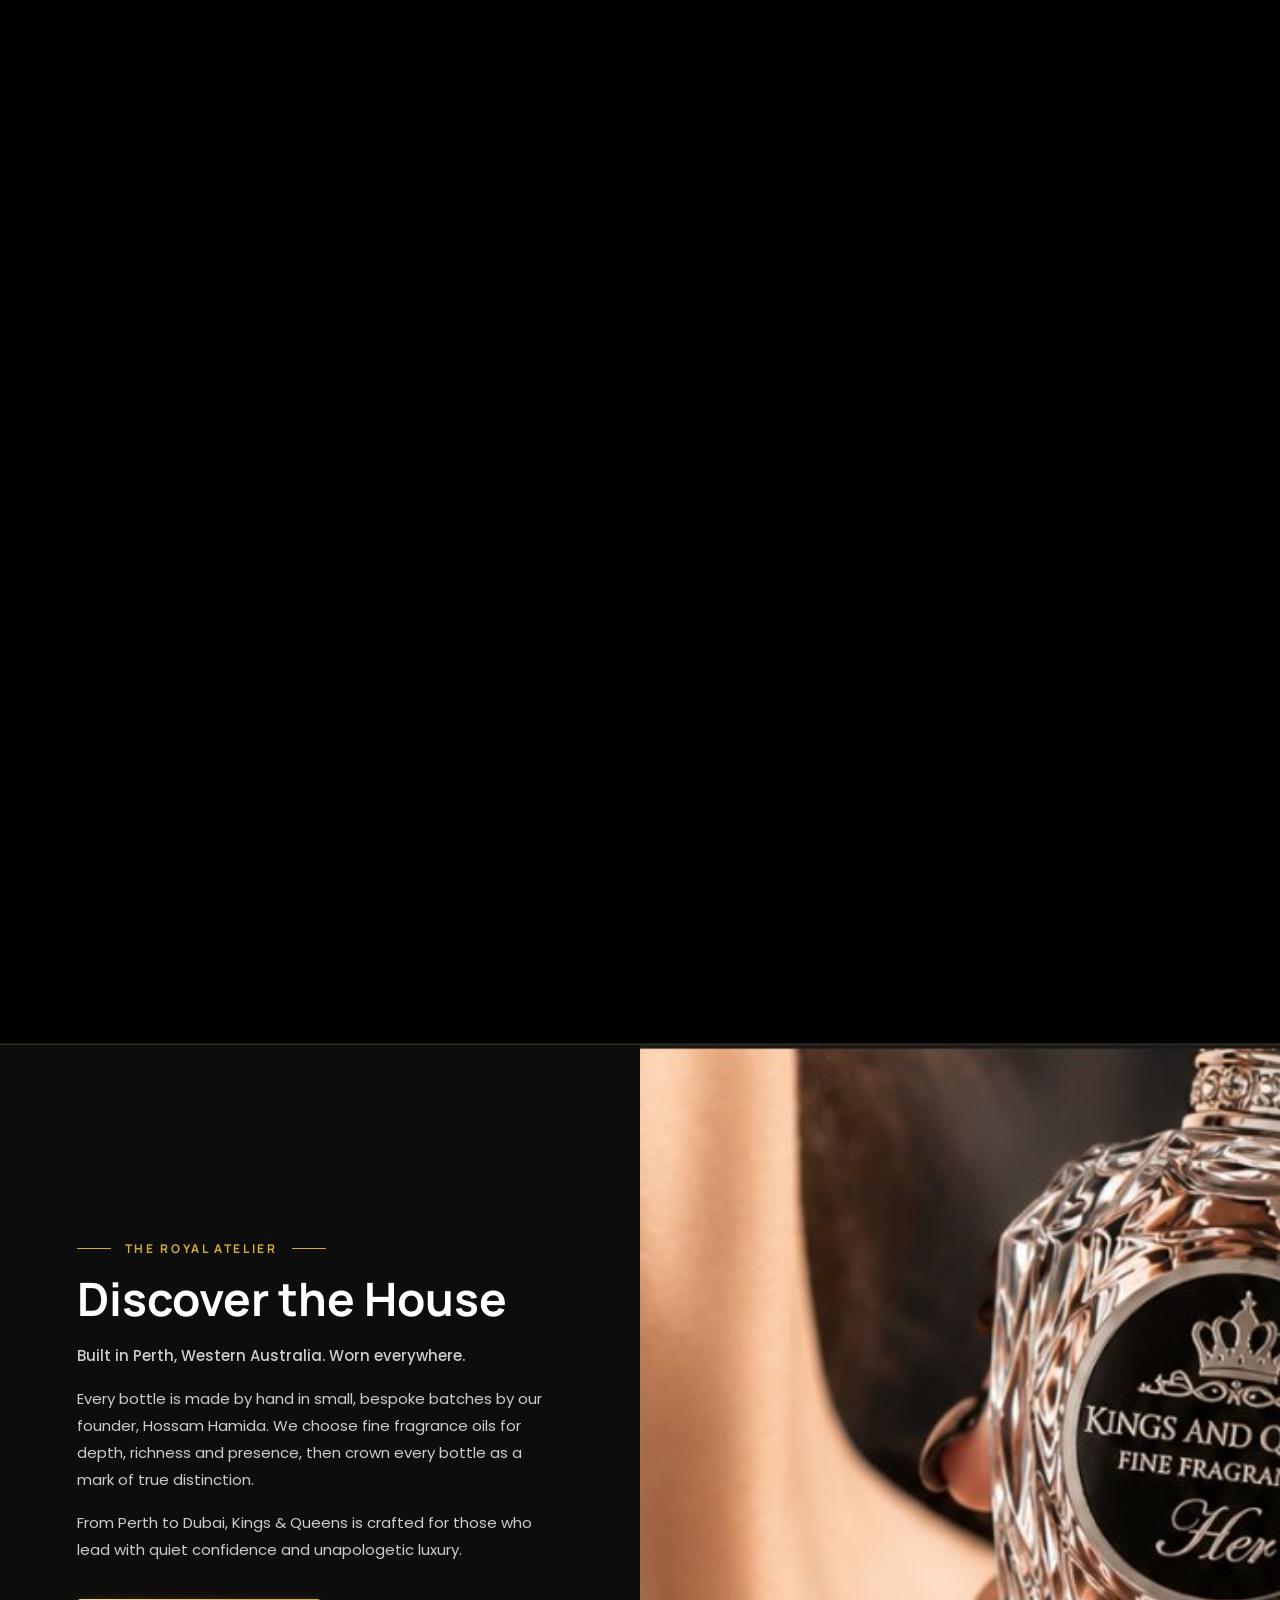
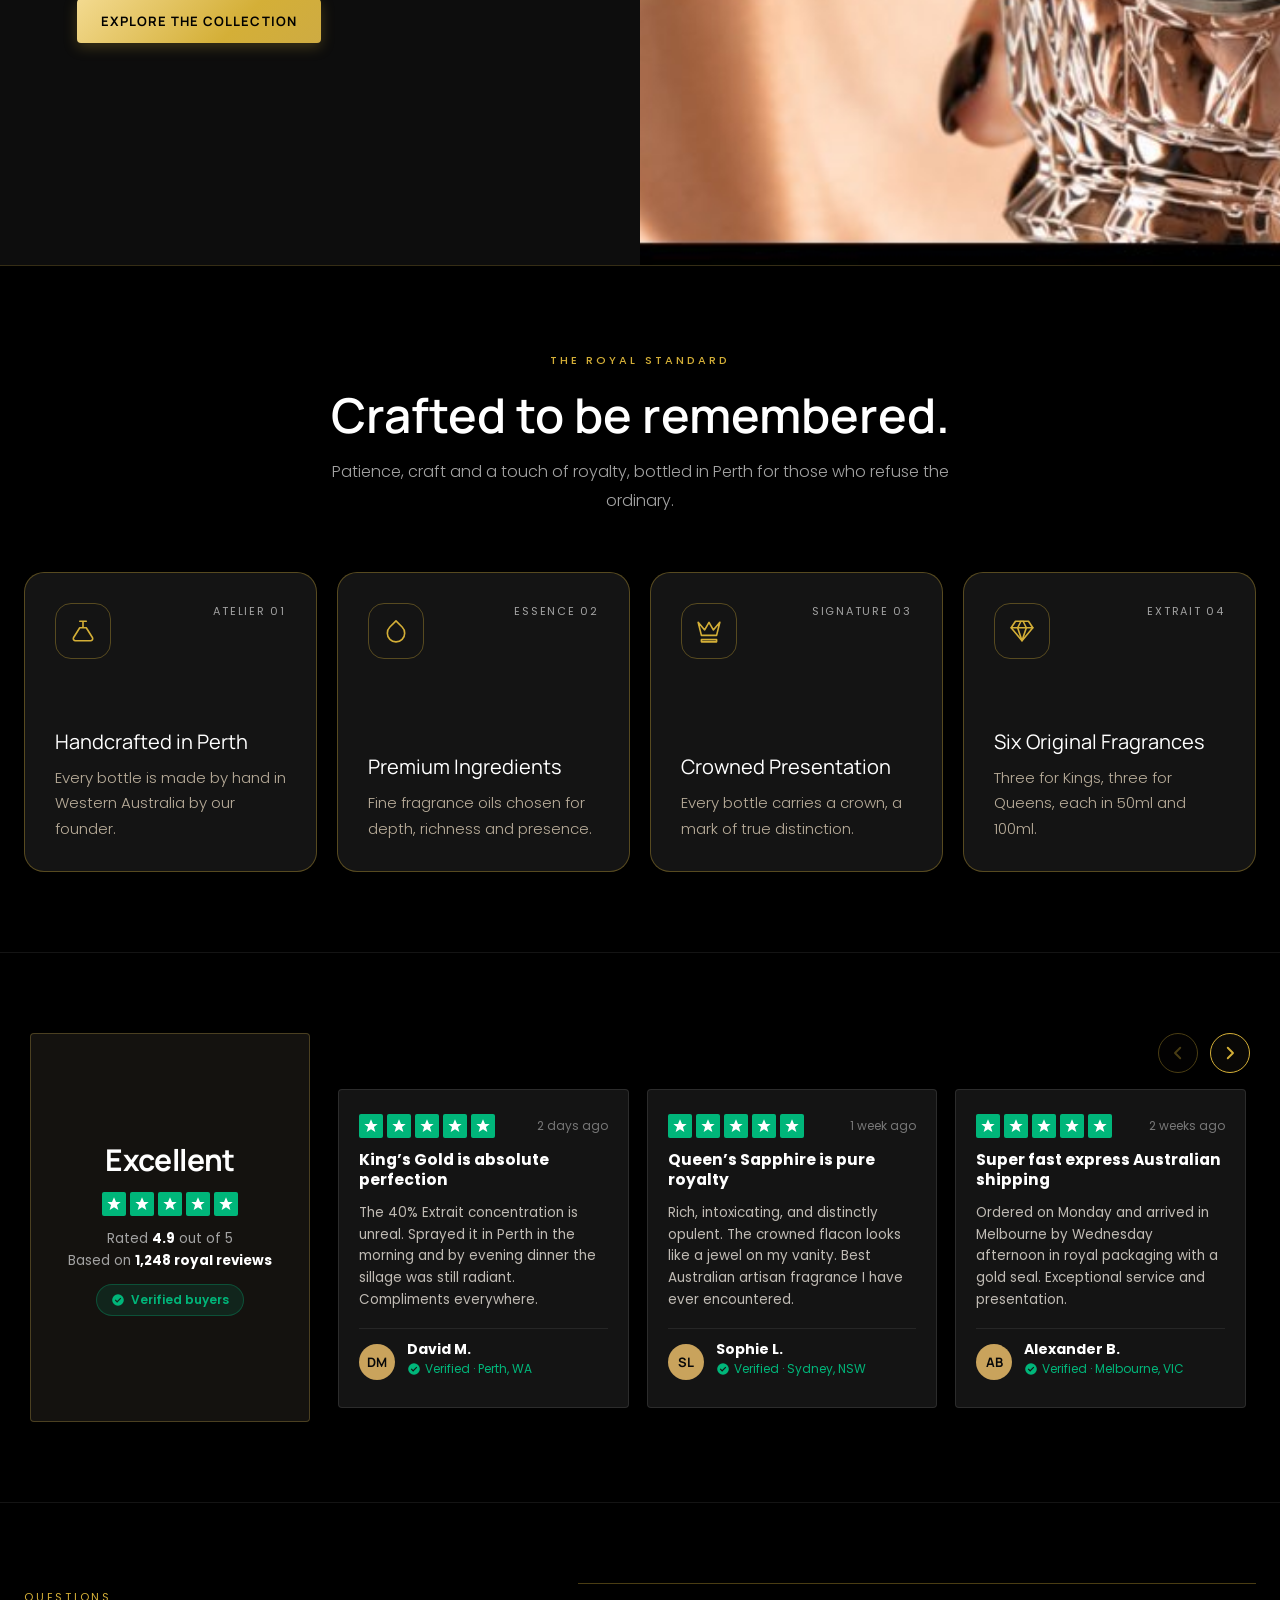
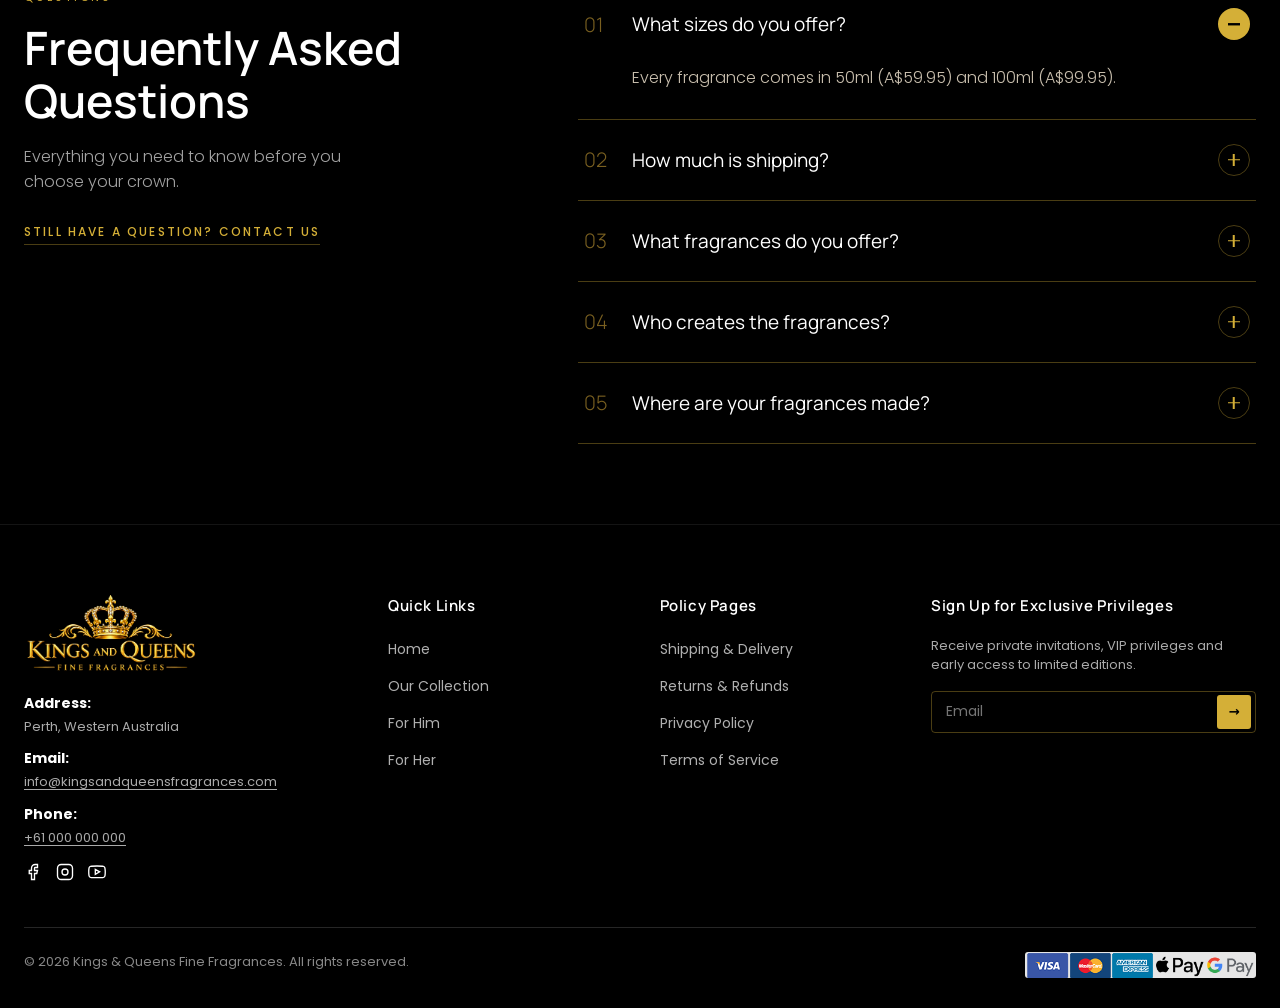
==== commit 0557c87f: "Add official crown app icons, favicons, and webmanifest to site" ====
--- a/index.html
+++ b/index.html
@@ -7,6 +7,17 @@
   <title>Kings &amp; Queens Fine Fragrances | Australian Haute Parfumerie</title>
   <meta name="description"
     content="Where Luxury and Elegance Meet in Every Drop. Handcrafted Extrait de Parfum in Perth, Western Australia.">
+  
+  <!-- Favicon & App Icons -->
+  <link rel="icon" type="image/x-icon" href="favicon.ico">
+  <link rel="icon" type="image/png" sizes="32x32" href="favicon-32x32.png">
+  <link rel="icon" type="image/png" sizes="16x16" href="favicon-16x16.png">
+  <link rel="apple-touch-icon" sizes="180x180" href="asset/icon-180x180.png">
+  <link rel="apple-touch-icon" href="app-icon.png">
+  <link rel="manifest" href="site.webmanifest">
+  <meta name="theme-color" content="#070809">
+  <meta property="og:image" content="app-icon.png">
+  <meta name="msapplication-TileColor" content="#070809">
   <link rel="preconnect" href="https://fonts.googleapis.com">
   <link rel="preconnect" href="https://fonts.gstatic.com" crossorigin>
   <link
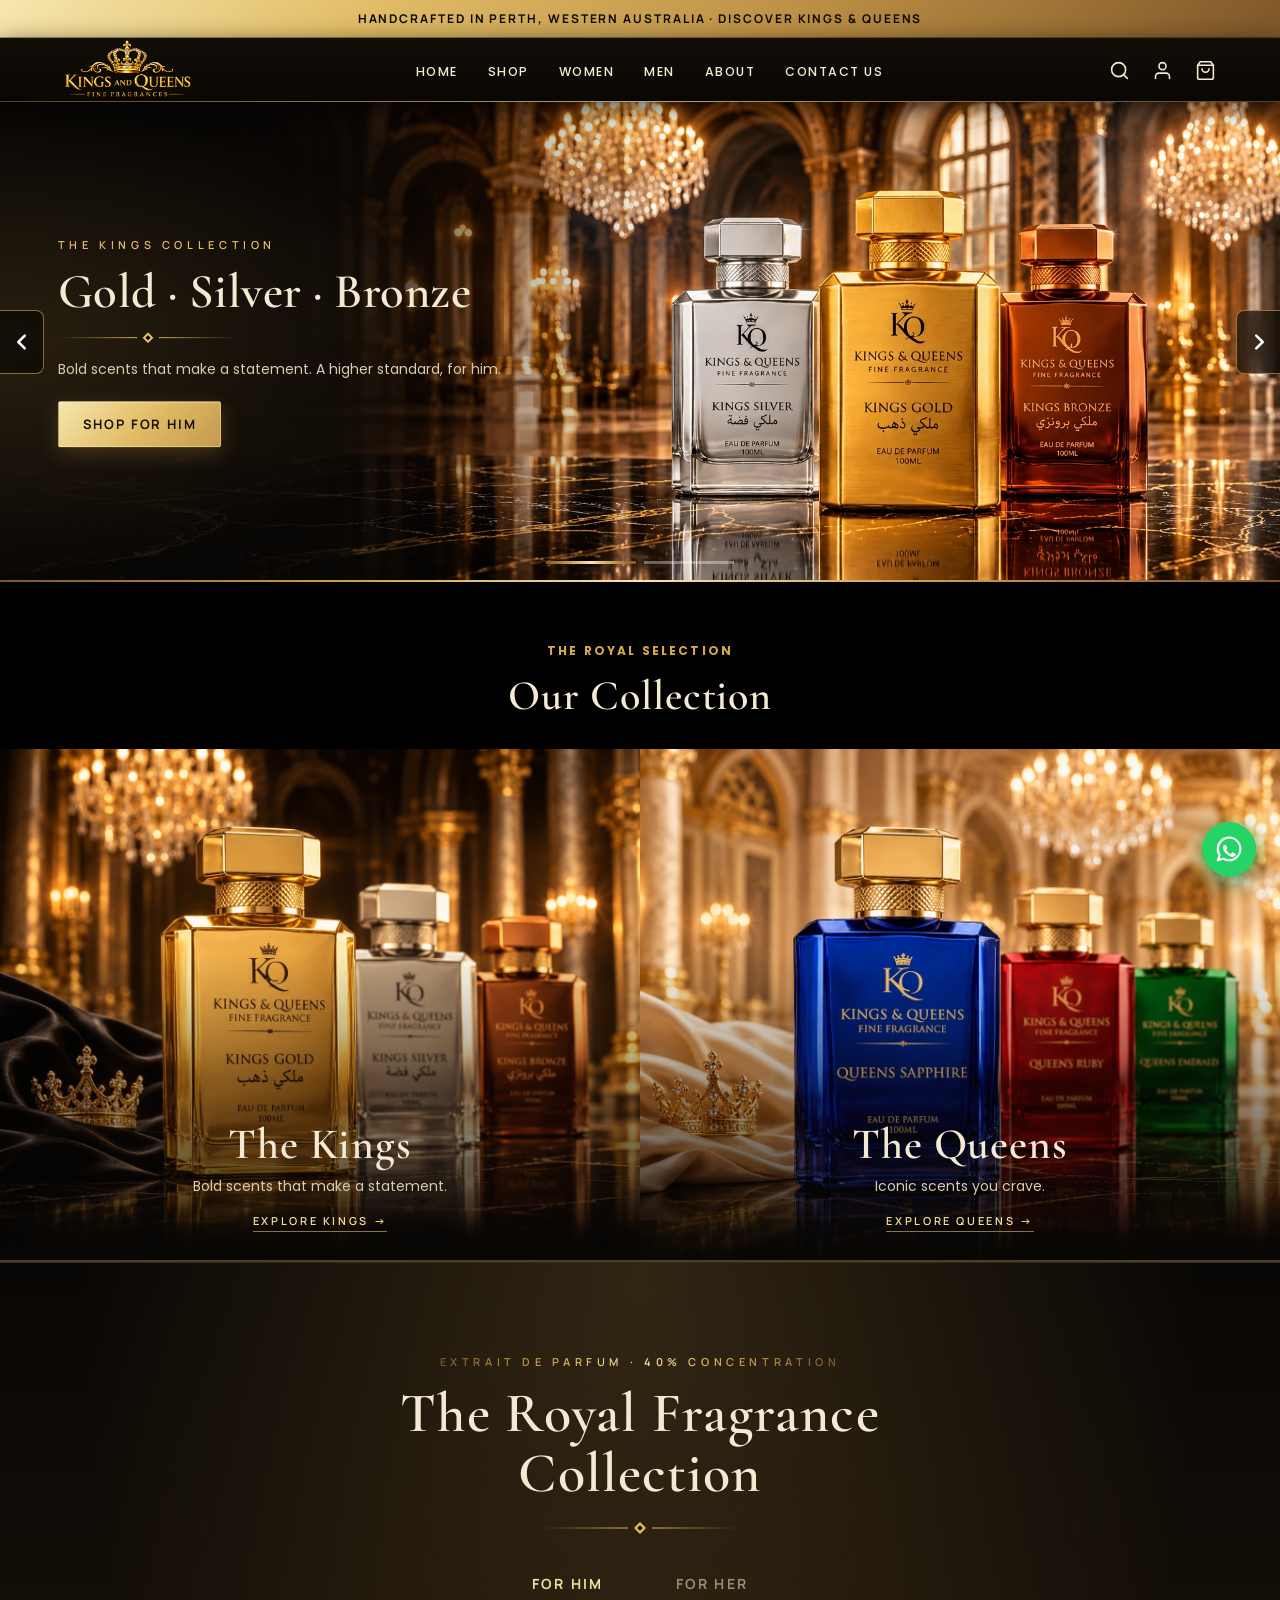
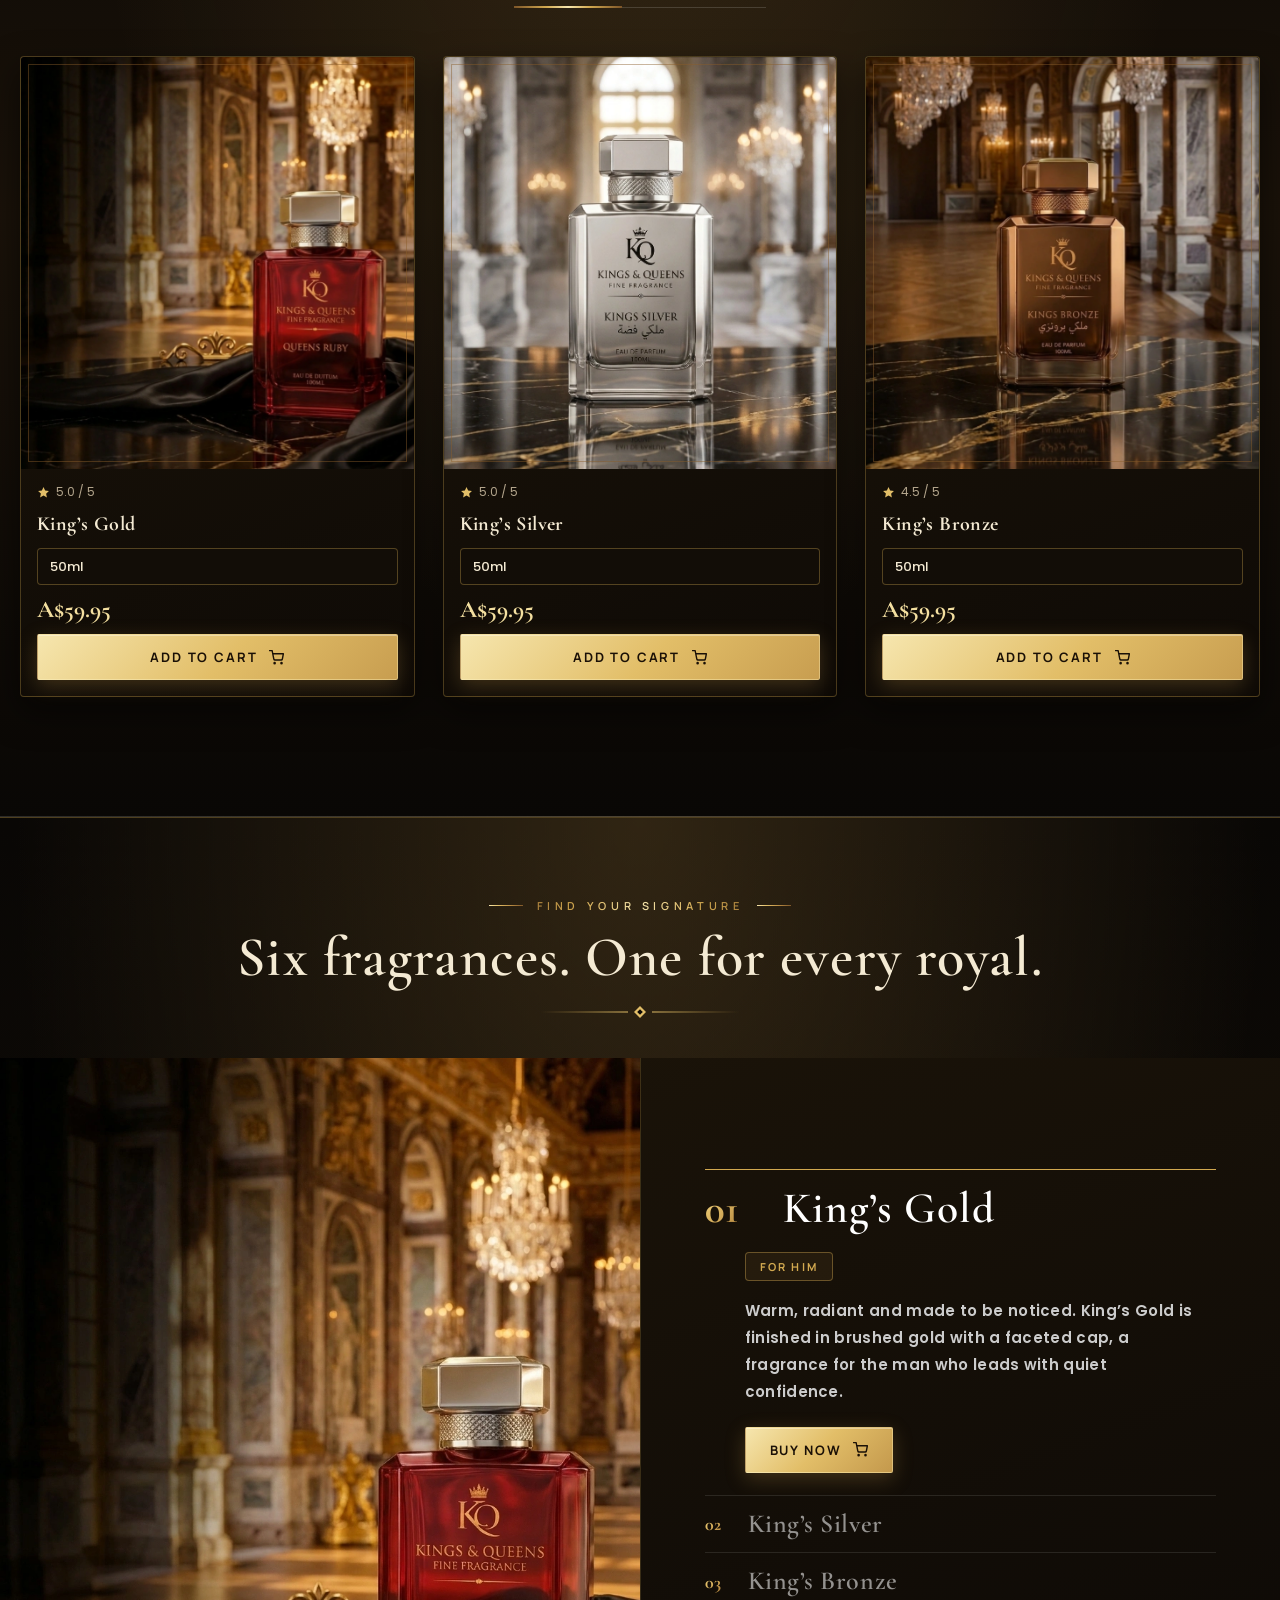
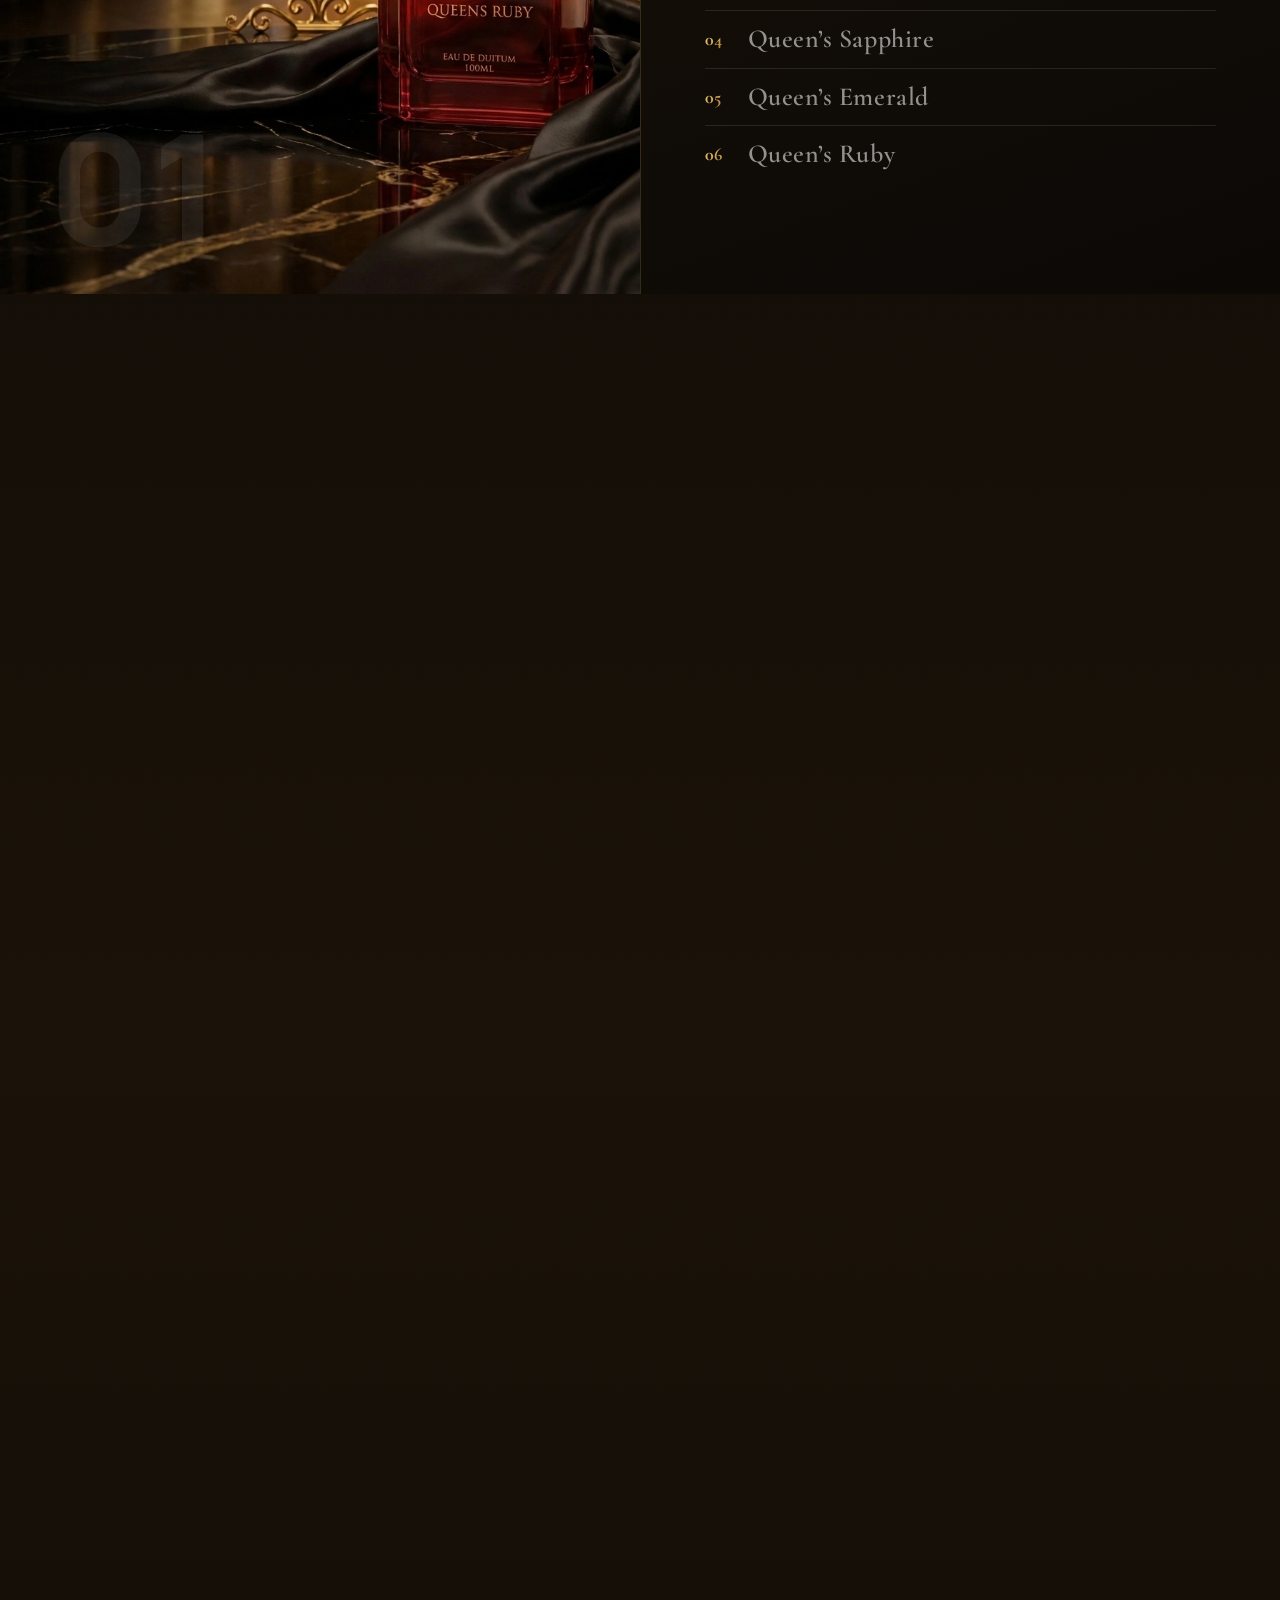
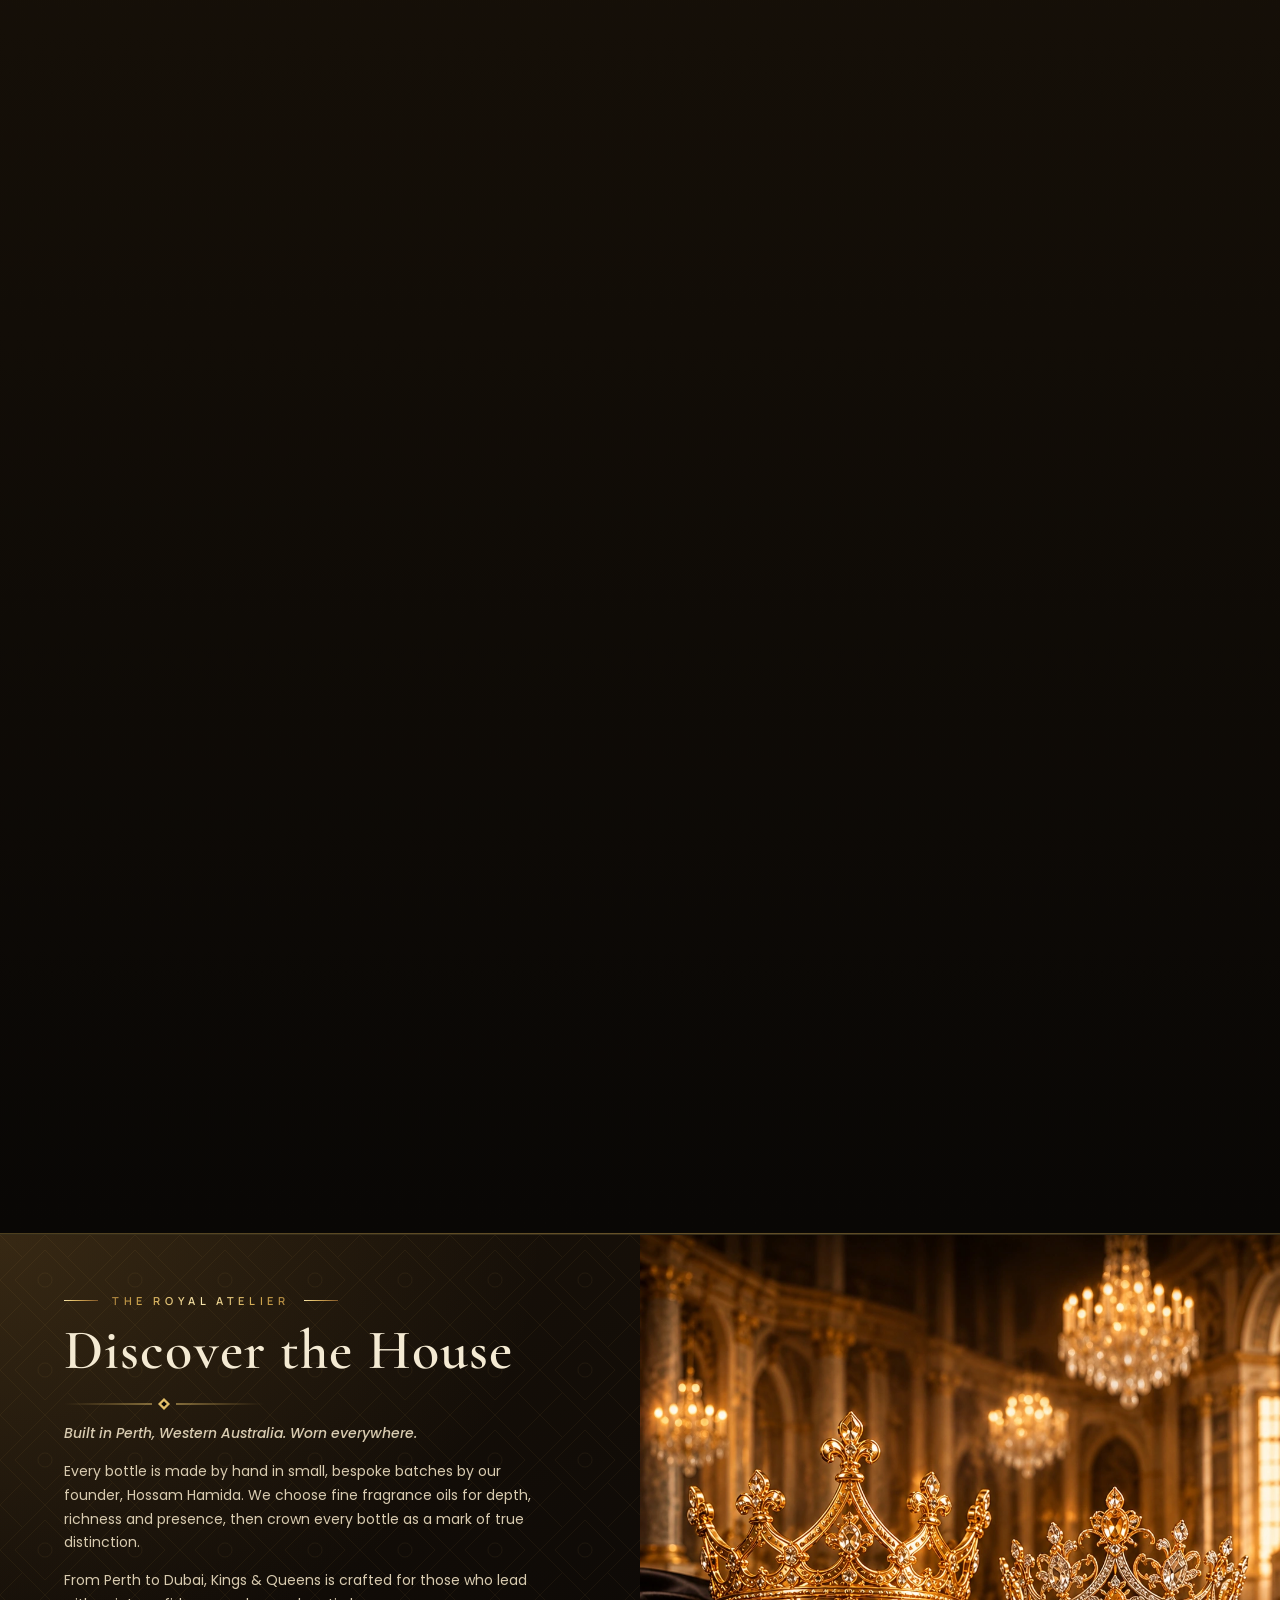
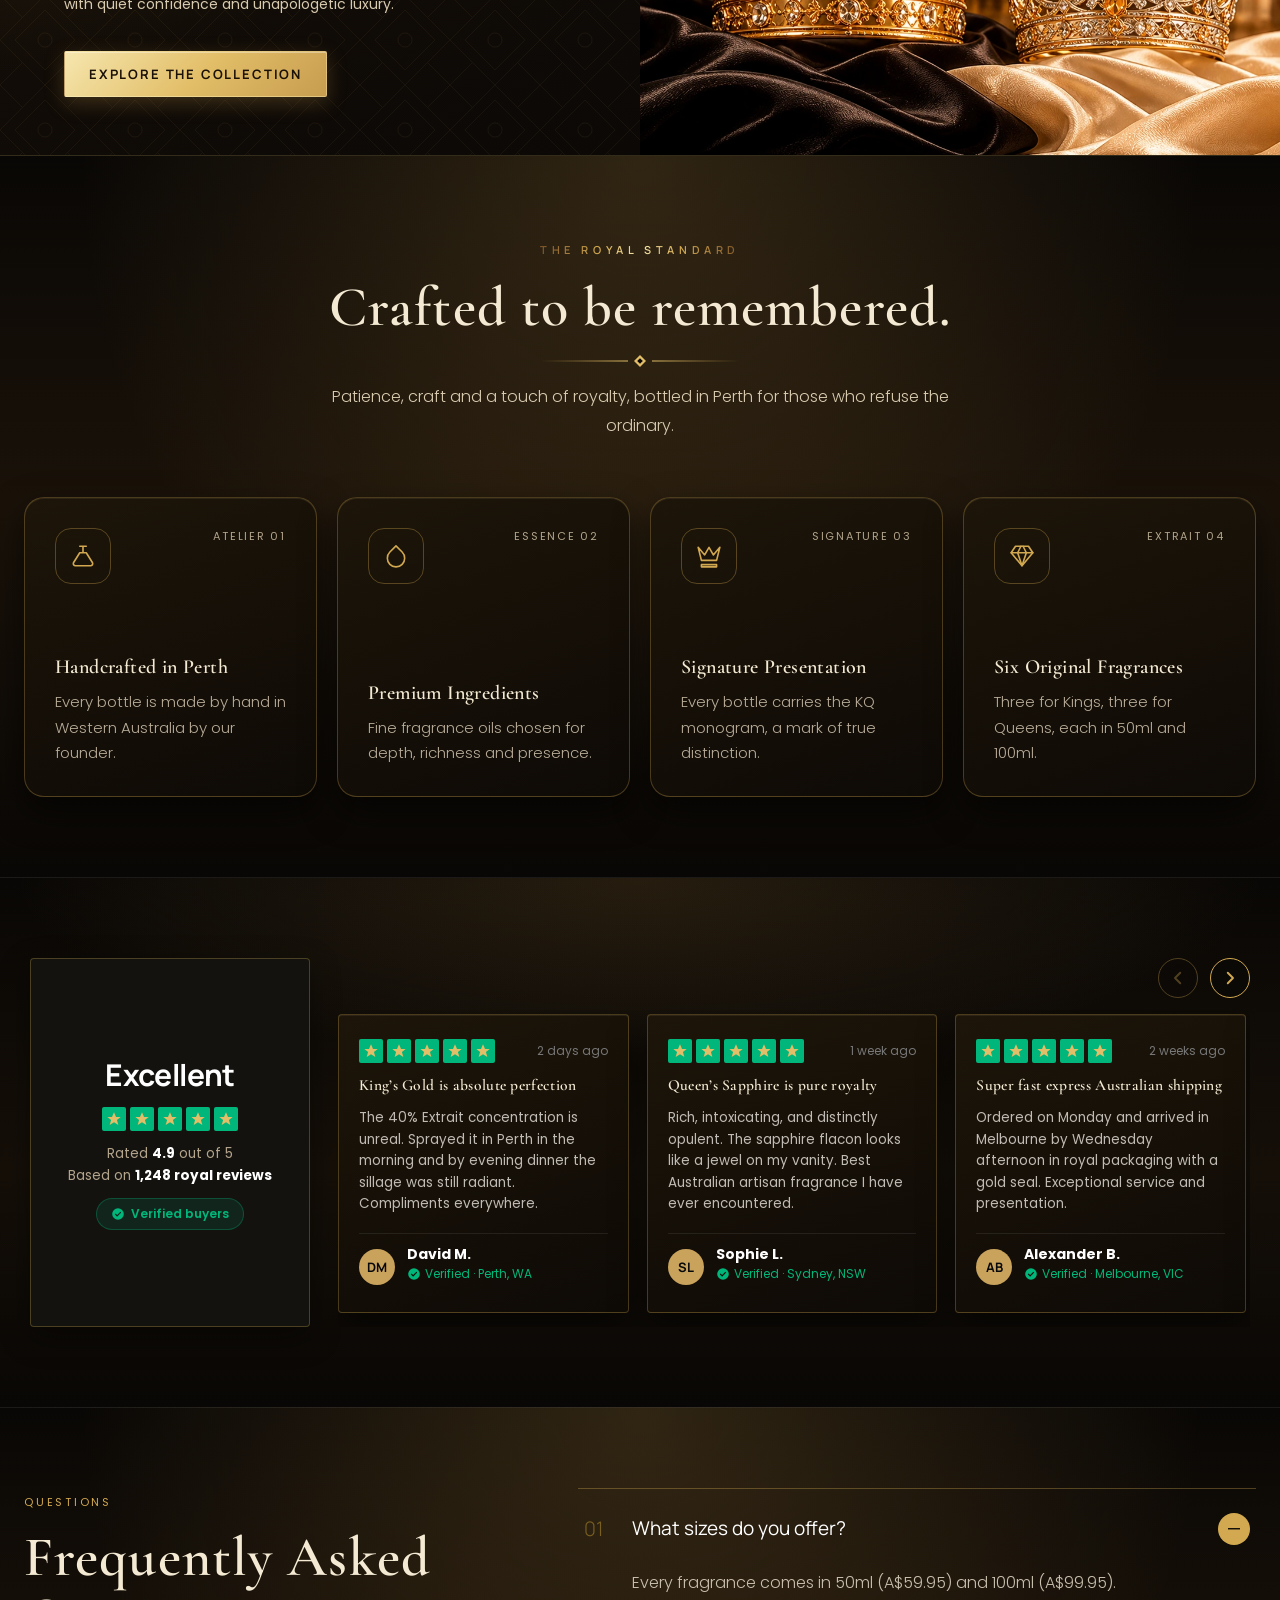
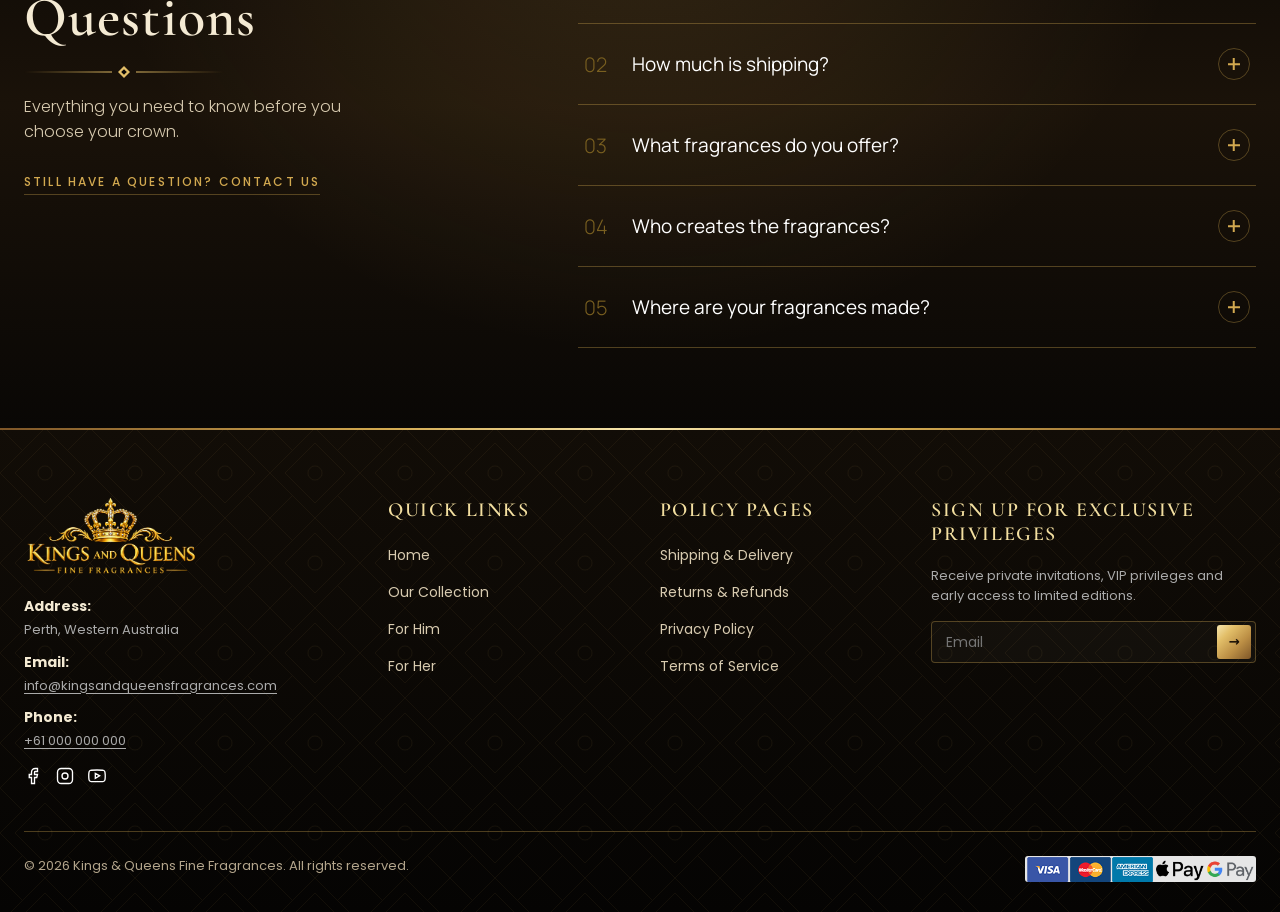
==== commit 4bccde54: "Update banners, product visuals, responsive hero slides, and About Us section" ====
--- a/index.html
+++ b/index.html
@@ -15,13 +15,13 @@
   <link rel="apple-touch-icon" sizes="180x180" href="asset/icon-180x180.png">
   <link rel="apple-touch-icon" href="app-icon.png">
   <link rel="manifest" href="site.webmanifest">
-  <meta name="theme-color" content="#070809">
+  <meta name="theme-color" content="#090705">
   <meta property="og:image" content="app-icon.png">
-  <meta name="msapplication-TileColor" content="#070809">
+  <meta name="msapplication-TileColor" content="#090705">
   <link rel="preconnect" href="https://fonts.googleapis.com">
   <link rel="preconnect" href="https://fonts.gstatic.com" crossorigin>
   <link
-    href="https://fonts.googleapis.com/css2?family=Manrope:wght@400;500;600;700;800&family=Poppins:wght@300;400;500;600;700&display=swap"
+    href="https://fonts.googleapis.com/css2?family=Cormorant+Garamond:ital,wght@0,500;0,600;0,700;1,500;1,600&family=Manrope:wght@400;500;600;700;800&family=Poppins:wght@300;400;500;600;700&display=swap"
     rel="stylesheet">
   <style>
     *,
@@ -36,10 +36,10 @@
       --bk: #000000;
       --ch: #141414;
       --ch2: #1A1A1A;
-      --gd: #D4AF37;
-      --gd2: #F3DA90;
-      --gd3: #C9A84C;
-      --ln: rgba(212, 175, 55, 0.35);
+      --gd: #D2A950;
+      --gd2: #F3DFA0;
+      --gd3: #BC8F45;
+      --ln: rgba(210, 169, 80, 0.35);
       --mut: #A3A3A3;
       --hh: 64px
     }
@@ -92,7 +92,7 @@
       align-items: center !important;
       justify-content: center !important;
       gap: 8px !important;
-      background: linear-gradient(135deg, #F3DA90 0%, #D4AF37 35%, #C9A84C 70%, #9E731C 100%) !important;
+      background: linear-gradient(135deg, #F3DFA0 0%, #D2A950 35%, #BC8F45 70%, #8A5E2B 100%) !important;
       background-size: 200% auto !important;
       color: #000000 !important;
       font-family: 'Manrope', sans-serif !important;
@@ -107,7 +107,7 @@
       text-decoration: none !important;
       position: relative !important;
       overflow: hidden !important;
-      box-shadow: 0 4px 14px rgba(212, 175, 55, 0.25) !important;
+      box-shadow: 0 4px 14px rgba(210, 169, 80, 0.25) !important;
       transition: background-position .35s, box-shadow .3s, opacity .2s !important;
     }
 
@@ -120,7 +120,7 @@
     .uc button:hover {
       background-position: right center !important;
       transform: none !important;
-      box-shadow: 0 8px 26px rgba(212, 175, 55, 0.55) !important;
+      box-shadow: 0 8px 26px rgba(210, 169, 80, 0.55) !important;
       color: #000000 !important;
     }
 
@@ -164,7 +164,7 @@
 
     /* announcement + header */
     .ann {
-      background: linear-gradient(135deg, #C9A84C 0%, #A68029 100%);
+      background: linear-gradient(135deg, #BC8F45 0%, #8A5E2B 100%);
       color: #0A0A0A;
       text-align: center;
       padding: 10px 16px;
@@ -519,8 +519,8 @@
     }
 
     .hero-arrow:hover {
-      background: linear-gradient(135deg, #C9A84C 0%, #A68029 100%) !important;
-      border-color: #C9A84C !important;
+      background: linear-gradient(135deg, #BC8F45 0%, #8A5E2B 100%) !important;
+      border-color: #BC8F45 !important;
       box-shadow: 0 0 24px rgba(201, 168, 76, 0.7) !important;
       transform: translateY(-50%) scale(1.04) !important
     }
@@ -861,7 +861,7 @@
 
     .cd {
       background: #141414;
-      border: 1px solid rgba(212, 175, 55, 0.22);
+      border: 1px solid rgba(210, 169, 80, 0.22);
       border-radius: 4px;
       display: flex;
       flex-direction: column;
@@ -871,7 +871,7 @@
     }
 
     .cd:hover {
-      border-color: #D4AF37 !important;
+      border-color: #D2A950 !important;
       transform: none !important;
       box-shadow: 0 10px 30px rgba(0, 0, 0, 0.75) !important;
     }
@@ -2548,7 +2548,7 @@
       letter-spacing: .05em !important;
       margin-top: 2px !important;
       border-radius: 4px !important;
-      background: linear-gradient(135deg, #C9A84C 0%, #A68029 100%) !important;
+      background: linear-gradient(135deg, #BC8F45 0%, #8A5E2B 100%) !important;
       color: #0A0A0A !important;
       border: none !important;
       cursor: pointer !important;
@@ -2559,7 +2559,7 @@
     }
 
     .uc button.uc-btn:hover {
-      background: linear-gradient(135deg, #E5C46A 0%, #C9A84C 100%) !important;
+      background: linear-gradient(135deg, #E2BE68 0%, #BC8F45 100%) !important;
       transform: translateY(-1px) !important
     }
 
@@ -2771,7 +2771,7 @@
 
     .uc-add-btn {
       width: 100%;
-      background: linear-gradient(135deg, #D4AF37 0%, #AA771C 100%);
+      background: linear-gradient(135deg, #D2A950 0%, #8A5E2B 100%);
       color: #0B0A08;
       font-family: 'Manrope', sans-serif;
       font-size: 12.5px;
@@ -2783,12 +2783,12 @@
       padding: 8px 12px;
       cursor: pointer;
       transition: all 0.25s ease;
-      box-shadow: 0 4px 12px rgba(212, 175, 55, 0.25);
+      box-shadow: 0 4px 12px rgba(210, 169, 80, 0.25);
     }
 
     .uc-add-btn:hover {
       filter: brightness(1.15);
-      box-shadow: 0 6px 16px rgba(212, 175, 55, 0.45);
+      box-shadow: 0 6px 16px rgba(210, 169, 80, 0.45);
       transform: none !important;
     }
 
@@ -2817,8 +2817,8 @@
 
     .collection-card:hover {
       transform: none !important;
-      border-color: #D4AF37;
-      box-shadow: 0 12px 36px rgba(212, 175, 55, 0.28);
+      border-color: #D2A950;
+      box-shadow: 0 12px 36px rgba(210, 169, 80, 0.28);
     }
 
     .collection-card img {
@@ -3012,7 +3012,7 @@
     }
 
     .rm-tp-card:hover {
-      border-color: #D4AF37;
+      border-color: #D2A950;
       transform: none !important;
       box-shadow: 0 12px 28px rgba(0, 0, 0, 0.7);
     }
@@ -3232,12 +3232,12 @@
 
     @keyframes cartItemHighlight {
       0% {
-        background: rgba(212, 175, 55, 0.4);
-        border-color: #D4AF37;
+        background: rgba(210, 169, 80, 0.4);
+        border-color: #D2A950;
       }
 
       50% {
-        background: rgba(212, 175, 55, 0.15);
+        background: rgba(210, 169, 80, 0.15);
       }
 
       100% {
@@ -3270,7 +3270,7 @@
         background: #111111;
         padding: 5px;
         border-radius: 6px;
-        border: 1px solid rgba(212, 175, 55, 0.25);
+        border: 1px solid rgba(210, 169, 80, 0.25);
         margin-bottom: 18px;
       }
 
@@ -3295,15 +3295,15 @@
       }
 
       .fs-mob-gender-btn.active {
-        background: linear-gradient(135deg, #ECC880 0%, #D4AF37 50%, #AA8022 100%);
+        background: linear-gradient(135deg, #E2BE68 0%, #D2A950 50%, #8A5E2B 100%);
         color: #000000;
-        box-shadow: 0 4px 14px rgba(212, 175, 55, 0.35);
+        box-shadow: 0 4px 14px rgba(210, 169, 80, 0.35);
       }
 
       .fs-mob-deck {
         position: relative;
         border-radius: 6px;
-        border: 1px solid rgba(212, 175, 55, 0.25);
+        border: 1px solid rgba(210, 169, 80, 0.25);
         background: #141414;
         overflow: hidden;
         box-shadow: 0 14px 40px rgba(0, 0, 0, 0.85);
@@ -3335,8 +3335,8 @@
         top: 14px;
         left: 14px;
         background: #000000;
-        color: #D4AF37;
-        border: 1px solid #D4AF37;
+        color: #D2A950;
+        border: 1px solid #D2A950;
         border-radius: 3px;
         font-family: 'Poppins', sans-serif;
         font-size: 10.5px;
@@ -3381,10 +3381,10 @@
       .fs-mob-notes-pill {
         display: inline-block;
         padding: 4px 12px;
-        background: rgba(212, 175, 55, 0.12);
-        border: 1px solid rgba(212, 175, 55, 0.3);
+        background: rgba(210, 169, 80, 0.12);
+        border: 1px solid rgba(210, 169, 80, 0.3);
         border-radius: 20px;
-        color: #ECC880;
+        color: #E2BE68;
         font-size: 11.5px;
         font-weight: 500;
         letter-spacing: 0.04em;
@@ -3410,9 +3410,9 @@
         width: 44px;
         height: 44px;
         border-radius: 4px;
-        border: 1px solid rgba(212, 175, 55, 0.35);
+        border: 1px solid rgba(210, 169, 80, 0.35);
         background: #1A1A1A;
-        color: #D4AF37;
+        color: #D2A950;
         display: flex;
         align-items: center;
         justify-content: center;
@@ -3421,7 +3421,7 @@
       }
 
       .fs-mob-nav-arrow:active {
-        background: #D4AF37;
+        background: #D2A950;
         color: #000000;
       }
 
@@ -3443,7 +3443,7 @@
 
       .fs-mob-page-dot.active {
         width: 24px;
-        background: #D4AF37;
+        background: #D2A950;
       }
     }
 
@@ -3474,7 +3474,7 @@
 
     .qv-modal {
       background: #1A1A1A;
-      border: 1px solid rgba(212, 175, 55, 0.25);
+      border: 1px solid rgba(210, 169, 80, 0.25);
       border-radius: 6px;
       width: 100%;
       max-width: 880px;
@@ -3500,8 +3500,8 @@
       height: 38px;
       border-radius: 50%;
       background: rgba(0, 0, 0, 0.75);
-      border: 1px solid #D4AF37;
-      color: #D4AF37;
+      border: 1px solid #D2A950;
+      color: #D2A950;
       font-size: 16px;
       display: flex;
       align-items: center;
@@ -3512,7 +3512,7 @@
     }
 
     .qv-close:hover {
-      background: #D4AF37;
+      background: #D2A950;
       color: #000000;
       transform: none !important;
     }
@@ -3563,7 +3563,7 @@
       align-items: center;
       gap: 6px;
       font-size: 13px;
-      color: #D4AF37;
+      color: #D2A950;
       font-weight: 500;
     }
 
@@ -3590,7 +3590,7 @@
     .qv-price-off {
       font-size: 13px;
       font-weight: 600;
-      color: #D4AF37;
+      color: #D2A950;
     }
 
     .qv-opt-label {
@@ -3620,8 +3620,8 @@
     }
 
     .qv-size-btn.active {
-      border-color: #D4AF37;
-      box-shadow: 0 0 0 1px #D4AF37;
+      border-color: #D2A950;
+      box-shadow: 0 0 0 1px #D2A950;
       color: #FFFFFF;
     }
 
@@ -3662,7 +3662,7 @@
 
     .qv-add-btn {
       flex: 1;
-      background: linear-gradient(135deg, #ECC880 0%, #D4AF37 50%, #AA8022 100%);
+      background: linear-gradient(135deg, #E2BE68 0%, #D2A950 50%, #8A5E2B 100%);
       color: #000000;
       border: none;
       border-radius: 4px;
@@ -3681,7 +3681,7 @@
     }
 
     .qv-add-btn:hover {
-      box-shadow: 0 6px 20px rgba(212, 175, 55, 0.45);
+      box-shadow: 0 6px 20px rgba(210, 169, 80, 0.45);
       transform: none !important;
     }
 
@@ -3712,7 +3712,7 @@
     }
 
     .qv-acc-trigger span:last-child {
-      color: #D4AF37;
+      color: #D2A950;
       font-size: 16px;
     }
 
@@ -3796,9 +3796,9 @@
         width: 44px;
         height: 44px;
         border-radius: 4px;
-        border: 1px solid rgba(212, 175, 55, 0.35);
+        border: 1px solid rgba(210, 169, 80, 0.35);
         background: #1A1A1A;
-        color: #D4AF37;
+        color: #D2A950;
         display: flex;
         align-items: center;
         justify-content: center;
@@ -3807,7 +3807,7 @@
       }
 
       .rw-mob-arrow:active {
-        background: #D4AF37;
+        background: #D2A950;
         color: #000000;
       }
     }
@@ -3844,7 +3844,7 @@
       font: 700 12px 'Manrope', sans-serif !important;
       letter-spacing: .22em !important;
       text-transform: uppercase !important;
-      color: #D4AF37 !important;
+      color: #D2A950 !important;
     }
 
     .fs-eb:before,
@@ -3852,7 +3852,7 @@
       content: "" !important;
       width: 34px !important;
       height: 1px !important;
-      background: #D4AF37 !important;
+      background: #D2A950 !important;
     }
 
     .fs-hd h2 {
@@ -3936,7 +3936,7 @@
       flex-direction: column !important;
       justify-content: center !important;
       background: #0A0A0A !important;
-      border-left: 1px solid rgba(212, 175, 55, 0.2) !important;
+      border-left: 1px solid rgba(210, 169, 80, 0.2) !important;
       max-height: 100% !important;
       overflow: hidden !important;
     }
@@ -3947,7 +3947,7 @@
     }
 
     .fs-item.on {
-      border-top-color: #D4AF37 !important;
+      border-top-color: #D2A950 !important;
     }
 
     .fs-tab {
@@ -3965,13 +3965,13 @@
     }
 
     .fs-tab:focus-visible {
-      outline: 2px solid #D4AF37 !important;
+      outline: 2px solid #D2A950 !important;
       outline-offset: 2px !important;
     }
 
     .fs-num {
       font: 700 18px 'Manrope', sans-serif !important;
-      color: #D4AF37 !important;
+      color: #D2A950 !important;
       min-width: 3.2ch !important;
       transition: font-size .5s ease !important;
     }
@@ -4030,11 +4030,11 @@
       font: 700 11px 'Manrope', sans-serif !important;
       letter-spacing: .2em !important;
       text-transform: uppercase !important;
-      color: #D4AF37 !important;
-      border: 1px solid rgba(212, 175, 55, 0.4) !important;
+      color: #D2A950 !important;
+      border: 1px solid rgba(210, 169, 80, 0.4) !important;
       padding: 6px 14px !important;
       border-radius: 4px !important;
-      background: rgba(212, 175, 55, 0.08) !important;
+      background: rgba(210, 169, 80, 0.08) !important;
     }
 
     .fs-pi p {
@@ -4060,8 +4060,8 @@
       width: 100% !important;
       max-width: 100% !important;
       background: #0D0D0D !important;
-      border-top: 1px solid rgba(212, 175, 55, 0.2) !important;
-      border-bottom: 1px solid rgba(212, 175, 55, 0.2) !important;
+      border-top: 1px solid rgba(210, 169, 80, 0.2) !important;
+      border-bottom: 1px solid rgba(210, 169, 80, 0.2) !important;
       padding: 0 !important;
       margin: 0 !important;
       overflow: visible !important;
@@ -4074,11 +4074,11 @@
       display: grid !important;
       grid-template-columns: 1fr 1fr !important;
       align-items: stretch !important;
-      min-height: 820px !important;
-      max-height: none !important;
+      min-height: 480px !important;
+      max-height: 520px !important;
     }
     .fs-story-content {
-      padding: clamp(60px, 7vw, 100px) clamp(30px, 6vw, 95px) clamp(80px, 9vw, 120px) !important;
+      padding: clamp(35px, 4vw, 55px) clamp(25px, 5vw, 75px) !important;
       display: flex !important;
       flex-direction: column !important;
       justify-content: center !important;
@@ -4088,30 +4088,31 @@
     .fs-story-content h2 {
       font-family: 'Manrope', sans-serif !important;
       font-weight: 700 !important;
-      font-size: clamp(30px, 3.8vw, 46px) !important;
+      font-size: clamp(28px, 3.2vw, 40px) !important;
       line-height: 1.15 !important;
       color: #FFFFFF !important;
-      margin: 16px 0 16px !important;
+      margin: 12px 0 12px !important;
     }
     .fs-story-lead {
       font-family: 'Poppins', sans-serif !important;
-      font-size: 17px !important;
+      font-size: 16px !important;
       font-weight: 500 !important;
-      color: #D4AF37 !important;
-      margin-bottom: 14px !important;
+      color: #D2A950 !important;
+      margin-bottom: 12px !important;
     }
     .fs-story-content p {
       font-family: 'Poppins', sans-serif !important;
-      font-size: 15px !important;
-      line-height: 1.8 !important;
+      font-size: 14px !important;
+      line-height: 1.7 !important;
       color: #CCCCCC !important;
-      margin-bottom: 16px !important;
+      margin-bottom: 14px !important;
       max-width: 52ch !important;
     }
     .fs-story-media {
       width: 100% !important;
       height: 100% !important;
-      min-height: 820px !important;
+      min-height: 480px !important;
+      max-height: 520px !important;
       position: relative !important;
       overflow: hidden !important;
       border-radius: 0 !important;
@@ -4122,7 +4123,8 @@
     .fs-story-media img {
       width: 100% !important;
       height: 100% !important;
-      min-height: 820px !important;
+      min-height: 480px !important;
+      max-height: 520px !important;
       object-fit: cover !important;
       object-position: center !important;
       display: block !important;
@@ -4136,17 +4138,18 @@
         max-height: none !important;
       }
       .fs-story-content {
-        padding: 50px 24px 60px !important;
+        padding: 40px 20px 44px !important;
         order: 1 !important;
       }
       .fs-story-media {
         order: 2 !important;
-        min-height: 520px !important;
-        height: 520px !important;
-        max-height: none !important;
+        min-height: 320px !important;
+        height: 320px !important;
+        max-height: 360px !important;
       }
       .fs-story-media img {
-        min-height: 520px !important;
+        min-height: 320px !important;
+        max-height: 360px !important;
         height: 100% !important;
       }
     }
@@ -4154,7 +4157,7 @@
 /* Luxury Cart Drawer Custom Scrollbar */
     .kc-b {
       scrollbar-width: thin !important;
-      scrollbar-color: rgba(212, 175, 55, 0.35) transparent !important;
+      scrollbar-color: rgba(210, 169, 80, 0.35) transparent !important;
     }
     .kc-b::-webkit-scrollbar {
       width: 5px !important;
@@ -4163,11 +4166,11 @@
       background: transparent !important;
     }
     .kc-b::-webkit-scrollbar-thumb {
-      background: rgba(212, 175, 55, 0.35) !important;
+      background: rgba(210, 169, 80, 0.35) !important;
       border-radius: 4px !important;
     }
     .kc-b::-webkit-scrollbar-thumb:hover {
-      background: #D4AF37 !important;
+      background: #D2A950 !important;
     }
     .kc {
       scrollbar-width: none !important;
@@ -4176,7 +4179,355 @@
       display: none !important;
     }
 
-</style>
+
+    /* =====================================================================
+       ROYAL THEME — Kings & Queens
+       Palette taken from the brand concept PDF: warm black, champagne-yellow,
+       antique gold, light brown / bronze, cream. Loaded LAST so it wins.
+       ===================================================================== */
+    :root {
+      --bk: #090705;
+      --ch: #110D08;
+      --ch2: #19120B;
+      --gd: #D2A950;
+      --gd2: #F3DFA0;
+      --gd3: #B98A3E;
+      --brz: #8A5E2B;
+      --brz2: #5A3C1A;
+      --cream: #F4EAD3;
+      --ln: rgba(210, 169, 80, .34);
+      --mut: #B3A58C;
+      --gold-grad: linear-gradient(135deg, #F6E6AE 0%, #E2BE68 28%, #BC8F45 62%, #7E5628 100%);
+      --gold-grad-h: linear-gradient(90deg, #7E5628, #D2A950 30%, #F6E6AE 50%, #D2A950 70%, #7E5628);
+      --royal-bg: linear-gradient(180deg, #090705 0%, #1A1209 48%, #090705 100%);
+      --royal-glow: radial-gradient(ellipse at 50% 0%, rgba(188, 143, 69, .22), transparent 62%);
+      --orn: url("data:image/svg+xml,%3Csvg xmlns='http://www.w3.org/2000/svg' width='200' height='12' viewBox='0 0 200 12'%3E%3Cdefs%3E%3ClinearGradient id='a' x1='0' x2='1'%3E%3Cstop offset='0' stop-color='%23D2A950' stop-opacity='0'/%3E%3Cstop offset='1' stop-color='%23E2BE68'/%3E%3C/linearGradient%3E%3ClinearGradient id='b' x1='0' x2='1'%3E%3Cstop offset='0' stop-color='%23E2BE68'/%3E%3Cstop offset='1' stop-color='%23D2A950' stop-opacity='0'/%3E%3C/linearGradient%3E%3C/defs%3E%3Crect x='0' y='5.5' width='88' height='1' fill='url(%23a)'/%3E%3Crect x='112' y='5.5' width='88' height='1' fill='url(%23b)'/%3E%3Cpath d='M100 0 106 6 100 12 94 6Z' fill='%23E2BE68'/%3E%3Cpath d='M100 3.2 102.8 6 100 8.8 97.2 6Z' fill='%23090705'/%3E%3C/svg%3E");
+      --pattern: url("data:image/svg+xml,%3Csvg xmlns='http://www.w3.org/2000/svg' width='90' height='90' viewBox='0 0 90 90'%3E%3Cg fill='none' stroke='%23D2A950' stroke-opacity='.075' stroke-width='.9'%3E%3Cpath d='M45 0 90 45 45 90 0 45Z'/%3E%3Cpath d='M45 15 75 45 45 75 15 45Z'/%3E%3Cpath d='M0 0 22 22M90 0 68 22M0 90 22 68M90 90 68 68'/%3E%3Ccircle cx='45' cy='45' r='7'/%3E%3C/g%3E%3C/svg%3E");
+    }
+
+    html { background: #090705 !important; }
+
+    body {
+      background: transparent !important;
+      color: var(--cream) !important;
+      position: relative;
+    }
+
+    /* fixed warm-light + Arabian lattice behind everything */
+    body::before {
+      content: "";
+      position: fixed;
+      inset: 0;
+      z-index: -1;
+      pointer-events: none;
+      background:
+        var(--pattern),
+        radial-gradient(ellipse 80% 55% at 50% 0%, rgba(188, 143, 69, .20), transparent 70%),
+        radial-gradient(ellipse 60% 45% at 100% 100%, rgba(138, 94, 43, .16), transparent 70%),
+        #090705;
+    }
+
+    ::selection { background: #BC8F45; color: #090705; }
+
+    /* ---------- Typography: royal serif for headings ---------- */
+    h1, h2, h3, h4,
+    .sh, .fh h2, .ed-c h2, .fq-s h2, .fs-hd h2, .fs-story-content h2,
+    .qv-title, .pd-i h2, .bt h3, .ban h2, .fg h3, .nm, .uc-title, .rm-tp-card h4 {
+      font-family: 'Cormorant Garamond', 'Playfair Display', Georgia, 'Times New Roman', serif !important;
+      font-weight: 600 !important;
+      letter-spacing: .02em !important;
+      color: var(--cream) !important;
+    }
+    .sh, .fh h2, .fs-hd h2, .fs-story-content h2, .ed-c h2, .fq-s h2 {
+      font-size: clamp(34px, 5vw, 56px) !important;
+      line-height: 1.08 !important;
+      font-weight: 600 !important;
+    }
+    .sh { text-transform: uppercase; letter-spacing: .14em !important; }
+    .nm, .uc-title { font-size: 20px !important; font-weight: 700 !important; letter-spacing: .02em !important; }
+    .fg h3 { font-size: 20px !important; color: var(--gd2) !important; letter-spacing: .08em !important; text-transform: uppercase; }
+
+    /* gold hair-line ornament under every section heading */
+    .sh::after, .fh h2::after, .fs-hd h2::after, .fs-story-content h2::after, .ed-c h2::after, .fq-s h2::after {
+      content: "";
+      display: block;
+      width: 200px;
+      height: 12px;
+      margin: 18px auto 0;
+      background: var(--orn) center / contain no-repeat;
+    }
+    .fs-story-content h2::after, .ed-c h2::after, .fq-s h2::after { margin-left: 0; background-position: left center; }
+
+    /* eyebrow labels: wide-tracked gold, like "T H E   C O N C E P T" in the deck */
+    .fh small, .fs-eb {
+      font-family: 'Manrope', sans-serif !important;
+      font-size: 11px !important;
+      font-weight: 600 !important;
+      letter-spacing: .42em !important;
+      text-transform: uppercase;
+      background: var(--gold-grad-h);
+      -webkit-background-clip: text;
+      background-clip: text;
+      -webkit-text-fill-color: transparent;
+      color: transparent !important;
+    }
+    .fs-eb:before, .fs-eb:after { background: var(--gold-grad) !important; }
+    .fs-story-lead { color: var(--gd2) !important; font-family: 'Cormorant Garamond', Georgia, serif !important; font-size: 22px !important; font-style: italic; font-weight: 500 !important; }
+    .fs-story-content p, .fh p, .ed-c p, .fq-s p { color: #D8CBB0 !important; }
+
+    /* ---------- Announcement bar + header ---------- */
+    .ann {
+      background: var(--gold-grad) !important;
+      color: #1A1006 !important;
+      font-weight: 700 !important;
+      letter-spacing: .16em !important;
+      border-bottom: 1px solid rgba(0, 0, 0, .35) !important;
+      box-shadow: 0 2px 14px rgba(188, 143, 69, .3) !important;
+    }
+    .hw { background: linear-gradient(180deg, #120D07 0%, #090705 100%) !important; }
+    .hd {
+      border-bottom: 0 !important;
+      box-shadow: 0 6px 24px rgba(0, 0, 0, .65) !important;
+    }
+    .hd::after {
+      content: "";
+      position: absolute;
+      left: 0; right: 0; bottom: 0;
+      height: 1px;
+      background: var(--gold-grad-h);
+      opacity: .7;
+    }
+    .nav a { color: var(--cream) !important; letter-spacing: .12em; text-transform: uppercase; font-size: 12.5px !important; font-weight: 500; }
+    .nav a:hover { color: var(--gd2) !important; }
+    .ib svg { stroke: var(--cream) !important; }
+    .ib:hover svg { stroke: var(--gd2) !important; }
+    .cb { background: var(--gold-grad) !important; color: #1A1006 !important; }
+    .sd, .dr, .kc, .pd-box { background: linear-gradient(180deg, #120D07, #090705) !important; }
+
+    /* ---------- Buttons: champagne → antique gold → bronze ---------- */
+    .btn, button.btn, a.btn, .cd .btn, .kc-f .btn, .uc button, .fs-btn,
+    .uc-add-btn, .uc button.uc-btn, .qv-add-btn {
+      background: linear-gradient(135deg, #F6E6AE 0%, #E2BE68 28%, #BC8F45 64%, #8A5E2B 100%) !important;
+      background-size: 200% auto !important;
+      color: #1A1006 !important;
+      font-family: 'Manrope', sans-serif !important;
+      letter-spacing: .14em !important;
+      border: 1px solid rgba(246, 230, 174, .45) !important;
+      border-radius: 2px !important;
+      box-shadow: 0 6px 20px rgba(188, 143, 69, .28), inset 0 1px 0 rgba(255, 255, 255, .35) !important;
+    }
+    .btn:hover, button.btn:hover, a.btn:hover, .cd .btn:hover, .pd-buy .btn:hover, .kc-f .btn:hover,
+    .uc button:hover, .uc-add-btn:hover, .uc button.uc-btn:hover, .qv-add-btn:hover {
+      color: #1A1006 !important;
+      box-shadow: 0 10px 30px rgba(226, 190, 104, .5), inset 0 1px 0 rgba(255, 255, 255, .45) !important;
+    }
+    .nl { border-color: var(--ln) !important; background: rgba(255, 240, 200, .03); }
+    .nl button { background: var(--gold-grad) !important; color: #1A1006 !important; }
+
+    /* ---------- Section backgrounds: black → warm brown → black ---------- */
+    .collection-full, .collection-item { background: #090705 !important; border-bottom: 1px solid var(--ln) !important; }
+    #shop, #about, #faq, .sec {
+      background: var(--royal-glow), var(--royal-bg) !important;
+    }
+    .fs {
+      background:
+        radial-gradient(ellipse 70% 40% at 50% 0%, rgba(188, 143, 69, .22), transparent 70%),
+        linear-gradient(180deg, #090705 0%, #1B1309 50%, #090705 100%) !important;
+      border-top: 1px solid var(--ln) !important;
+      border-bottom: 1px solid var(--ln) !important;
+    }
+    .fs-story-content {
+      background:
+        var(--pattern),
+        radial-gradient(ellipse at 0% 0%, rgba(188, 143, 69, .18), transparent 60%),
+        linear-gradient(160deg, #1A1209 0%, #0B0806 100%) !important;
+    }
+    .rm-tp {
+      background:
+        radial-gradient(ellipse 70% 50% at 50% 0%, rgba(188, 143, 69, .16), transparent 70%),
+        linear-gradient(180deg, #090705, #150F08 55%, #090705) !important;
+    }
+    .ft2 {
+      background:
+        var(--pattern),
+        linear-gradient(180deg, #120D07 0%, #050403 100%) !important;
+      border-top: 0 !important;
+      position: relative;
+    }
+    .ft2::before {
+      content: ""; position: absolute; left: 0; right: 0; top: 0; height: 2px; background: var(--gold-grad-h);
+    }
+    .bb { border-top: 1px solid var(--ln) !important; color: var(--mut) !important; }
+    .fg ul a { color: #D8CBB0 !important; }
+    .fg ul a:hover { color: var(--gd2) !important; }
+
+    /* ---------- Cards: deep-brown glass with gold hair-line ---------- */
+    .cd, .uc, .fc, .rm-tp-card, .collection-card, .qv-modal, .ci, .al, .fi {
+      background: linear-gradient(160deg, #1D1509 0%, #0E0A06 100%) !important;
+    }
+    .cd, .uc, .fc, .rm-tp-card, .collection-card, .qv-modal {
+      border: 1px solid rgba(210, 169, 80, .30) !important;
+      box-shadow: 0 14px 34px rgba(0, 0, 0, .55), inset 0 1px 0 rgba(246, 230, 174, .08) !important;
+    }
+    .cd:hover, .uc:hover, .fc:hover, .rm-tp-card:hover, .collection-card:hover {
+      border-color: rgba(246, 230, 174, .7) !important;
+      box-shadow: 0 18px 44px rgba(0, 0, 0, .65), 0 0 0 1px rgba(226, 190, 104, .25), 0 0 40px rgba(188, 143, 69, .18) !important;
+    }
+    .fi { background: transparent !important; border-bottom: 1px solid var(--ln) !important; }
+
+    /* product image panel: champagne spotlight instead of flat white
+       (product photos are near-white, so multiply tints them warm) */
+    .cd-im, .uc-img-box, .pd-img, .qv-media, .ci img {
+      background:
+        radial-gradient(circle at 50% 38%, #FFF8E4 0%, #F1DFB4 55%, #DDBF84 100%) !important;
+    }
+    .cd-im img, .uc-img-box img, .pd-img img, .qv-media img {
+      mix-blend-mode: multiply;
+    }
+    .cd-im::after {
+      content: ""; position: absolute; inset: 7px; border: 1px solid rgba(138, 94, 43, .45); pointer-events: none; z-index: 2;
+    }
+
+    .pr b, .uc-price b, .qv-price-now, .pd-pr b, .ci-r b { color: var(--gd2) !important; font-family: 'Cormorant Garamond', Georgia, serif !important; font-size: 24px !important; font-weight: 700 !important; }
+    .rt svg, .rm-tp-stars svg { fill: #E2BE68 !important; }
+
+    /* tabs */
+    .tab { color: #9A8B6F !important; letter-spacing: .16em !important; }
+    .tab.on { color: var(--gd2) !important; }
+    .tab.on:after { background: var(--gold-grad-h) !important; }
+
+    /* sizes / selects / inputs */
+    .sz, select.sz, .uc select.uc-sz, .uc select.sz {
+      background: #120D07 !important; color: var(--cream) !important; border-color: var(--ln) !important;
+    }
+    .sf input, .nl input { color: var(--cream) !important; }
+    .sf { border-color: var(--ln) !important; }
+    .qv-size-btn.active, .pd-sz button.on { background: var(--gold-grad) !important; color: #1A1006 !important; border-color: transparent !important; }
+
+    /* hero arrows, dots, back-to-top, toast */
+    .hero-arrow { border-color: rgba(226, 190, 104, .55) !important; background: rgba(9, 7, 5, .65) !important; }
+    .hero-arrow:hover { background: var(--gold-grad) !important; }
+    .dots i:after { background: var(--gold-grad-h) !important; }
+    .back-to-top { border-color: #E2BE68 !important; color: #E2BE68 !important; background: rgba(9, 7, 5, .88) !important; }
+    .toast { border-color: #E2BE68 !important; background: #120D07 !important; color: var(--cream) !important; }
+
+    /* gold hair-line framing the hero / banners, like the border on the deck cover */
+    .hero { position: relative; }
+    .hero::after {
+      content: ""; position: absolute; left: 0; right: 0; bottom: 0; height: 2px; z-index: 5; pointer-events: none; background: var(--gold-grad-h);
+    }
+    .ban:after { background: linear-gradient(180deg, rgba(9, 7, 5, .25), rgba(9, 7, 5, .65)) !important; }
+
+    /* scrollbars */
+    * { scrollbar-color: #8A5E2B #0E0A06; }
+
+    
+    /* find-your-signature stage */
+    .fs-stage { background: linear-gradient(160deg, #1D1509 0%, #0B0806 100%) !important; }
+    .fs-img, .fs-mob-img-hero { background: radial-gradient(circle at 50% 40%, #FFF8E4 0%, #F1DFB4 58%, #DDBF84 100%) !important; }
+    .fs-img img, .fs-mob-img-hero img { mix-blend-mode: multiply; }
+    .fs-list, .fs-mob-body, .fs-mob-container { background: transparent !important; }
+    .fs-nm, .fs-item .fs-nm, .fs-pn { font-family: 'Cormorant Garamond', Georgia, serif !important; font-weight: 600 !important; letter-spacing: .02em !important; }
+    .fs-item .fs-nm { font-size: 26px !important; }
+    .fs-num { background: var(--gold-grad); -webkit-background-clip: text; background-clip: text; -webkit-text-fill-color: transparent; color: transparent !important; font-family: 'Cormorant Garamond', Georgia, serif !important; }
+    .fh small { background-size: 100% 100%; }
+
+    
+    /* cart + "You may also like": keep text readable, image tiles champagne */
+    .uc-top { background: transparent !important; }
+    .uc-img-box { border-radius: 4px !important; }
+    .uc-title, .uc-meta p { color: var(--cream) !important; text-shadow: none !important; }
+    .uc-price b, .uc-meta b { color: var(--gd2) !important; }
+    .ci img { mix-blend-mode: normal !important; border: 1px solid var(--ln); border-radius: 4px; }
+    .ci p { color: var(--cream) !important; font-family: 'Cormorant Garamond', Georgia, serif !important; font-size: 19px !important; font-weight: 700 !important; }
+
+    /* mobile: lighter ornaments */
+    @media (max-width: 700px) {
+      .sh::after, .fh h2::after, .fs-hd h2::after { width: 150px; }
+      .sh { letter-spacing: .08em !important; }
+      .nm, .uc-title { font-size: 18px !important; }
+    }
+
+  
+    /* ===== Real bottle photography (client images) ===== */
+    .hero { aspect-ratio: 2048/768 !important; min-height: 420px; }
+    .kqh { position: absolute; inset: 0; background: #090705; overflow: hidden; }
+    .kqh picture { position: absolute; inset: 0; width: 100%; height: 100%; display: block; }
+    .kqh-img { position: absolute; right: 0; top: 0; width: 100%; height: 100%; object-fit: contain; object-position: right center; }
+    .kqh::before { content: ""; position: absolute; inset: 0; z-index: 1; pointer-events: none; background: linear-gradient(90deg, rgba(9,7,5,0.92) 0%, rgba(9,7,5,0.80) 24%, rgba(9,7,5,0.35) 38%, transparent 52%); }
+    .kqh::after { content: ""; position: absolute; inset: 0; z-index: 1; pointer-events: none; background: radial-gradient(ellipse 50% 70% at 0% 50%, rgba(188,143,69,.18), transparent 70%); }
+    .kqh-txt { position: absolute; z-index: 2; left: clamp(28px, 4.5vw, 64px); top: 50%; transform: translateY(-50%); width: 40% !important; max-width: 40% !important; }
+    .kqh-txt small { display: block; font: 600 11px 'Manrope', sans-serif; letter-spacing: .42em; text-transform: uppercase; color: #E2BE68; margin-bottom: 14px; }
+    .kqh-txt h2 { font-family: 'Cormorant Garamond', Georgia, serif !important; font-weight: 600 !important; font-size: clamp(30px, 3.8vw, 56px) !important; line-height: 1.06 !important; color: #F4EAD3 !important; letter-spacing: .01em !important; margin-bottom: 14px; }
+    .kqh-txt h2::after { content: ""; display: block; width: 180px; height: 12px; margin-top: 14px; background: var(--orn) left center / contain no-repeat; }
+    .kqh-txt p { color: #D8CBB0; font-size: 14px; line-height: 1.65; margin-bottom: 20px; }
+    @media (max-width: 999px) {
+      .hero { aspect-ratio: 390/620 !important; max-height: none !important; min-height: auto; }
+      .kqh-img { width: 100%; height: 60%; object-fit: cover; object-position: 50% 58%; }
+      .kqh::before { background: linear-gradient(180deg, rgba(9,7,5,0) 0%, rgba(9,7,5,0) 36%, rgba(9,7,5,.88) 58%, #090705 68%, #090705 100%) !important; }
+      .kqh-txt { width: 100% !important; max-width: 100% !important; left: 0; right: 0; top: auto; bottom: 0; transform: none; text-align: center; padding: 0 24px 44px; }
+      .kqh-txt h2::after { margin-left: auto; margin-right: auto; background-position: center; }
+      .kqh-txt p { font-size: 14px; margin-bottom: 18px; }
+    }
+    /* collection tiles */
+    .collection-item { aspect-ratio: 4/3.2; }
+    .collection-item img { object-position: 50% 66%; transition: transform .8s ease; }
+    .collection-item:hover img { transform: scale(1.04); }
+    .collection-item::after { content: ""; position: absolute; inset: 0; background: linear-gradient(180deg, rgba(9,7,5,0) 40%, rgba(9,7,5,.88) 100%); pointer-events: none; }
+    .kqc-txt { position: absolute; z-index: 2; left: 0; right: 0; bottom: 0; padding: 0 28px 28px; text-align: center; }
+    .kqc-txt small { font: 600 11px 'Manrope', sans-serif; letter-spacing: .42em; text-transform: uppercase; color: #E2BE68; }
+    .kqc-txt h3 { font-family: 'Cormorant Garamond', Georgia, serif !important; font-size: clamp(30px, 3.4vw, 44px); margin: 4px 0 6px; color: #F4EAD3 !important; }
+    .kqc-txt p { color: #D8CBB0; font-size: 14px; margin-bottom: 10px; }
+    .kqc-txt span { font: 600 11px 'Manrope', sans-serif; letter-spacing: .24em; text-transform: uppercase; color: #F3DFA0; border-bottom: 1px solid rgba(226,190,104,.6); padding-bottom: 3px; }
+    @media (max-width: 700px) { .collection-item { aspect-ratio: 1/1; } }
+    /* product images are full photographs now: fill the frame, no white matting */
+    .cd-im, .pd-img, .qv-media { background: #0B0806 !important; }
+    .cd-im img, .cd-im .img-main, .cd-im .img-hover { top: 0 !important; left: 0 !important; inset: auto; width: 100% !important; height: 100% !important; object-fit: cover !important; mix-blend-mode: normal !important; }
+    .cd-im .img-hover { inset: 0 !important; top: 0 !important; left: 0 !important; }
+    .cd-im { padding: 0 !important; aspect-ratio: 1 / 1.05 !important; }
+    .qv-media { padding: 0 !important; }
+    .qv-media img { width: 100%; max-height: none !important; height: 100%; object-fit: cover !important; mix-blend-mode: normal !important; }
+    .fs-img, .fs-mob-img-hero { background: #0B0806 !important; padding: 0 !important; }
+    .fs-img img { max-height: none !important; object-fit: cover !important; object-position: 50% 62% !important; mix-blend-mode: normal !important; background: transparent !important; }
+    .fs-mob-img-hero { height: 340px !important; }
+    .fs-mob-img-hero img { width: 100% !important; height: 100% !important; max-width: none !important; max-height: none !important; object-fit: cover !important; mix-blend-mode: normal !important; background: transparent !important; }
+    .fs-big { color: rgba(255,255,255,.07) !important; }
+    .uc-img-box { background: #0B0806 !important; padding: 0 !important; overflow: hidden; }
+    .uc-img-box img { object-fit: cover !important; mix-blend-mode: normal !important; }
+    .ci img { object-fit: cover !important; padding: 0 !important; }
+    
+  
+    .collection-item img { object-position: center 55% !important; }
+    .kqc-txt small { display: none; }
+  
+    .hero .sl .kqh-img {
+      position: absolute;
+      inset: 0;
+      width: 100% !important;
+      height: 100% !important;
+      object-fit: contain !important;
+      object-position: right center !important;
+    }
+    .kqh::before {
+      content: "";
+      position: absolute;
+      inset: 0;
+      z-index: 1;
+      pointer-events: none;
+      background: linear-gradient(90deg, rgba(9,7,5,0.94) 0%, rgba(9,7,5,0.85) 24%, rgba(9,7,5,0.35) 38%, transparent 52%) !important;
+    }
+  
+    @media (max-width: 999px) {
+      .hero { aspect-ratio: 4/5.5 !important; max-height: 82vh !important; min-height: 480px !important; }
+      .hero .sl .kqh-img, .kqh picture img { width: 100% !important; height: 100% !important; object-fit: cover !important; object-position: center top !important; }
+      .kqh::before { background: linear-gradient(180deg, rgba(9,7,5,0) 0%, rgba(9,7,5,0) 42%, rgba(9,7,5,.85) 68%, #090705 82%, #090705 100%) !important; }
+      .kqh-txt { width: 100% !important; max-width: 100% !important; left: 0; right: 0; top: auto; bottom: 0; transform: none; text-align: center; padding: 0 20px 36px !important; }
+      .kqh-txt small { margin-bottom: 8px; }
+      .kqh-txt h2 { font-size: clamp(26px, 6.2vw, 36px) !important; margin-bottom: 8px; }
+      .kqh-txt h2::after { margin-top: 10px; margin-left: auto; margin-right: auto; background-position: center; }
+      .kqh-txt p { font-size: 13.5px; margin-bottom: 16px; }
+    }
+  </style>
 </head>
 
 <body>
@@ -4259,17 +4610,33 @@
   <section class="hero" id="hero">
     <!-- Slide 1: Kings Collection (For Him) -->
     <a class="sl on" href="#shop" onclick="tab('him')" aria-label="Kings Collection - For Him">
-      <picture>
-        <source media="(min-width:768px)" srcset="asset/hero-kings-desktop.jpg">
-        <img src="asset/hero-kings-mobile.webp" alt="The Wait Is Over - Kings Collection" fetchpriority="high">
-      </picture>
+      <div class="kqh">
+        <picture>
+          <source media="(max-width: 999px)" srcset="asset/hero-kings-mobile.webp">
+          <img class="kqh-img" src="asset/hero-kings.webp" alt="King’s Gold, King’s Silver and King’s Bronze in a palace hall" fetchpriority="high">
+        </picture>
+        <div class="kqh-txt">
+          <small>The Kings Collection</small>
+          <h2>Gold &middot; Silver &middot; Bronze</h2>
+          <p>Bold scents that make a statement. A higher standard, for him.</p>
+          <span class="btn">Shop For Him</span>
+        </div>
+      </div>
     </a>
     <!-- Slide 2: Queens Collection (For Her) -->
     <a class="sl" href="#shop" onclick="tab('her')" aria-label="Queens Collection - For Her">
-      <picture>
-        <source media="(min-width:768px)" srcset="asset/hero-queens-desktop.jpg">
-        <img src="asset/hero-queens-mobile.webp" alt="Timeless Elegance - Queens Collection" loading="lazy">
-      </picture>
+      <div class="kqh">
+        <picture>
+          <source media="(max-width: 999px)" srcset="asset/hero-queens-mobile.webp">
+          <img class="kqh-img" src="asset/hero-queens.webp" alt="Queen’s Sapphire, Queen’s Ruby and Queen’s Emerald in a palace hall" loading="lazy">
+        </picture>
+        <div class="kqh-txt">
+          <small>The Queens Collection</small>
+          <h2>Sapphire &middot; Ruby &middot; Emerald</h2>
+          <p>Iconic scents you crave. Jewel-toned glass, made for her.</p>
+          <span class="btn">Shop For Her</span>
+        </div>
+      </div>
     </a>
     <button class="hero-arrow hero-prev" aria-label="Previous slide" onclick="heroStep(-1)"><svg viewBox="0 0 24 24">
         <path d="M15 19l-7-7 7-7" />
@@ -4283,7 +4650,7 @@
   <section class="collection-full" id="collection" aria-label="Our Royal Collections">
     <div style="text-align:center;padding:55px 20px 28px;background:#000000;">
       <small
-        style="color:#D4AF37;text-transform:uppercase;letter-spacing:0.18em;font-size:12px;font-weight:700;font-family:'Poppins',sans-serif;">The
+        style="color:#D2A950;text-transform:uppercase;letter-spacing:0.18em;font-size:12px;font-weight:700;font-family:'Poppins',sans-serif;">The
         Royal Selection</small>
       <h2
         style="font-family:'Manrope',sans-serif;font-size:clamp(28px, 3.5vw, 42px);font-weight:700;color:#FFFFFF;margin-top:8px;letter-spacing:-0.01em;">
@@ -4291,10 +4658,12 @@
     </div>
     <div class="collection-grid">
       <a class="collection-item" href="#shop" onclick="tab('him')" aria-label="Kings Collection - For Him">
-        <img src="asset/collection-him.webp" alt="Him - Bold scents that make a statement" loading="lazy">
+        <img src="asset/collection-kings-trio.webp" alt="Kings Gold, Silver and Bronze fragrances" loading="lazy">
+        <div class="kqc-txt"><small>For Him</small><h3>The Kings</h3><p>Bold scents that make a statement.</p><span>Explore Kings &rarr;</span></div>
       </a>
       <a class="collection-item" href="#shop" onclick="tab('her')" aria-label="Queens Collection - For Her">
-        <img src="asset/collection-her.webp" alt="Her - Iconic scents you crave" loading="lazy">
+        <img src="asset/collection-queens-trio.webp" alt="Queens Sapphire, Ruby and Emerald fragrances" loading="lazy">
+        <div class="kqc-txt"><small>For Her</small><h3>The Queens</h3><p>Iconic scents you crave.</p><span>Explore Queens &rarr;</span></div>
       </a>
     </div>
   </section>
@@ -4304,7 +4673,7 @@
     <div class="wrap">
       <header class="fh" style="text-align:center;margin-bottom:30px;">
         <small
-          style="font-family:'Manrope',sans-serif;letter-spacing:0.22em;color:#C9A84C;font-weight:700;text-transform:uppercase;">Extrait
+          style="font-family:'Manrope',sans-serif;letter-spacing:0.22em;color:#BC8F45;font-weight:700;text-transform:uppercase;">Extrait
           de Parfum · 40% Concentration</small>
         <h2
           style="font-family:'Manrope',sans-serif;font-weight:700;font-size:clamp(28px,4vw,44px);letter-spacing:0.02em;margin-top:10px;color:#FFFFFF;">
@@ -4352,16 +4721,16 @@
     <div class="fs-track" id="fs-track">
       <div class="fs-stage">
         <div class="fs-img">
-          <img src="asset/Kings Products/Gold.png" alt="King’s Gold fragrance bottle" class="on" data-i="0">
-          <img src="asset/Kings Products/Silver.png" alt="King’s Silver fragrance bottle" class="" loading="lazy"
+          <img src="asset/bottle-kings-gold.webp" alt="King’s Gold fragrance bottle" class="on" data-i="0">
+          <img src="asset/bottle-kings-silver.webp" alt="King’s Silver fragrance bottle" class="" loading="lazy"
             data-i="1">
-          <img src="asset/Kings Products/Bronze.png" alt="King’s Bronze fragrance bottle" class="" loading="lazy"
+          <img src="asset/bottle-kings-bronze.webp" alt="King’s Bronze fragrance bottle" class="" loading="lazy"
             data-i="2">
-          <img src="asset/Queen Products/Sapphire.png" alt="Queen’s Sapphire fragrance bottle" class="" loading="lazy"
+          <img src="asset/bottle-queens-sapphire.webp" alt="Queen’s Sapphire fragrance bottle" class="" loading="lazy"
             data-i="3">
-          <img src="asset/Queen Products/Emerald-box.jpg" alt="Queen’s Emerald fragrance bottle" class="" loading="lazy"
+          <img src="asset/bottle-queens-emerald.webp" alt="Queen’s Emerald fragrance bottle" class="" loading="lazy"
             data-i="4">
-          <img src="asset/Queen Products/Ruby-box.jpg" alt="Queen’s Ruby fragrance bottle" class="" loading="lazy"
+          <img src="asset/bottle-queens-ruby.webp" alt="Queen’s Ruby fragrance bottle" class="" loading="lazy"
             data-i="5">
           <span class="fs-big" id="fs-big" aria-hidden="true">01</span>
         </div>
@@ -4376,11 +4745,11 @@
               <div class="fs-pn" role="tabpanel" id="fs-p-kings-gold" aria-labelledby="fs-t-kings-gold" tabindex="0">
                 <div class="fs-pi">
                   <span class="fs-lb">For him</span>
-                  <p>Warm, radiant and made to be noticed. King’s Gold is cut like a gemstone and crowned in gold, a
+                  <p>Warm, radiant and made to be noticed. King’s Gold is finished in brushed gold with a faceted cap, a
                     fragrance for the man who leads with quiet confidence.</p>
                   <div style="display:flex;gap:12px;align-items:center;">
                     <button class="fs-btn"
-                      onclick="addItem('King’s Gold', 99.95, 129.95, 'asset/Kings Products/Gold.png', '100ml')">BUY NOW
+                      onclick="addItem('King’s Gold', 99.95, 129.95, 'asset/bottle-kings-gold.webp', '100ml')">BUY NOW
                       <svg width="15" height="15" viewBox="0 0 24 24" fill="none" stroke="currentColor"
                         stroke-width="2.2" stroke-linecap="round" stroke-linejoin="round"
                         style="vertical-align:middle;margin-left:4px;">
@@ -4404,11 +4773,11 @@
                 tabindex="0">
                 <div class="fs-pi">
                   <span class="fs-lb">For him</span>
-                  <p>Cool, clear and composed. King’s Silver sits in faceted crystal beneath a silver crown, for the man
+                  <p>Cool, clear and composed. King’s Silver sits in polished silver glass beneath a faceted cap, for the man
                     who values precision over show. Refined and understated.</p>
                   <div style="display:flex;gap:12px;align-items:center;">
                     <button class="fs-btn"
-                      onclick="addItem('King’s Silver', 99.95, 129.95, 'asset/Kings Products/Silver.png', '100ml')">BUY
+                      onclick="addItem('King’s Silver', 99.95, 129.95, 'asset/bottle-kings-silver.webp', '100ml')">BUY
                       NOW <svg width="15" height="15" viewBox="0 0 24 24" fill="none" stroke="currentColor"
                         stroke-width="2.2" stroke-linecap="round" stroke-linejoin="round"
                         style="vertical-align:middle;margin-left:4px;">
@@ -4432,11 +4801,11 @@
                 tabindex="0">
                 <div class="fs-pi">
                   <span class="fs-lb">For him</span>
-                  <p>Deep, warm and grounded. King’s Bronze glows amber behind its crown, for the man with a steady,
+                  <p>Deep, warm and grounded. King’s Bronze glows in warm copper-bronze, for the man with a steady,
                     commanding presence. Rich without excess.</p>
                   <div style="display:flex;gap:12px;align-items:center;">
                     <button class="fs-btn"
-                      onclick="addItem('King’s Bronze', 99.95, 129.95, 'asset/Kings Products/Bronze.png', '100ml')">BUY
+                      onclick="addItem('King’s Bronze', 99.95, 129.95, 'asset/bottle-kings-bronze.webp', '100ml')">BUY
                       NOW <svg width="15" height="15" viewBox="0 0 24 24" fill="none" stroke="currentColor"
                         stroke-width="2.2" stroke-linecap="round" stroke-linejoin="round"
                         style="vertical-align:middle;margin-left:4px;">
@@ -4460,11 +4829,10 @@
                 tabindex="0">
                 <div class="fs-pi">
                   <span class="fs-lb">For her</span>
-                  <p>A fragrance of royal beauty, strength and grace. Queen’s Sapphire is held in deep blue,
-                    gemstone-cut glass and crowned in gold, for the woman who carries herself with calm authority.</p>
+                  <p>A fragrance of royal beauty, strength and grace. Queen’s Sapphire is held in deep sapphire-blue glass with a gold cap, for the woman who carries herself with calm authority.</p>
                   <div style="display:flex;gap:12px;align-items:center;">
                     <button class="fs-btn"
-                      onclick="addItem('Queen’s Sapphire', 99.95, 129.95, 'asset/Queen Products/Sapphire.png', '100ml')">BUY
+                      onclick="addItem('Queen’s Sapphire', 99.95, 129.95, 'asset/bottle-queens-sapphire.webp', '100ml')">BUY
                       NOW <svg width="15" height="15" viewBox="0 0 24 24" fill="none" stroke="currentColor"
                         stroke-width="2.2" stroke-linecap="round" stroke-linejoin="round"
                         style="vertical-align:middle;margin-left:4px;">
@@ -4488,11 +4856,10 @@
                 tabindex="0">
                 <div class="fs-pi">
                   <span class="fs-lb">For her</span>
-                  <p>A fragrance of timeless luxe, mystique and poise. Queen’s Emerald glows green beneath its jewelled
-                    crown, for the woman who is elegant, self-assured and a little mysterious.</p>
+                  <p>A fragrance of timeless luxe, mystique and poise. Queen’s Emerald glows emerald-green beneath its gold cap, for the woman who is elegant, self-assured and a little mysterious.</p>
                   <div style="display:flex;gap:12px;align-items:center;">
                     <button class="fs-btn"
-                      onclick="addItem('Queen’s Emerald', 99.95, 129.95, 'asset/Queen Products/Emerald-box.jpg', '100ml')">BUY
+                      onclick="addItem('Queen’s Emerald', 99.95, 129.95, 'asset/bottle-queens-emerald.webp', '100ml')">BUY
                       NOW <svg width="15" height="15" viewBox="0 0 24 24" fill="none" stroke="currentColor"
                         stroke-width="2.2" stroke-linecap="round" stroke-linejoin="round"
                         style="vertical-align:middle;margin-left:5px;">
@@ -4515,11 +4882,10 @@
               <div class="fs-pn" role="tabpanel" id="fs-p-queens-ruby" aria-labelledby="fs-t-queens-ruby" tabindex="0">
                 <div class="fs-pi">
                   <span class="fs-lb">For her</span>
-                  <p>A fragrance of timeless luxe, mystique and poise. Queen’s Ruby is cut in rich red and crowned in
-                    gold, for the woman who is bold without being loud.</p>
+                  <p>A fragrance of timeless luxe, mystique and poise. Queen’s Ruby is cut in rich ruby-red glass with a polished silver cap, for the woman who is bold without being loud.</p>
                   <div style="display:flex;gap:12px;align-items:center;">
                     <button class="fs-btn"
-                      onclick="addItem('Queen’s Ruby', 99.95, 129.95, 'asset/Queen Products/Ruby-box.jpg', '100ml')">BUY
+                      onclick="addItem('Queen’s Ruby', 99.95, 129.95, 'asset/bottle-queens-ruby.webp', '100ml')">BUY
                       NOW <svg width="15" height="15" viewBox="0 0 24 24" fill="none" stroke="currentColor"
                         stroke-width="2.2" stroke-linecap="round" stroke-linejoin="round"
                         style="vertical-align:middle;margin-left:5px;">
@@ -4559,13 +4925,12 @@
         <div class="fs-mob-img-hero">
           <span class="fs-mob-badge-top" id="fsMobCardTag">For Him</span>
           <span class="fs-mob-step-top" id="fsMobCardStep">01 / 03</span>
-          <img id="fsMobCardImg" src="asset/Kings Products/Gold.png" alt="King’s Gold">
+          <img id="fsMobCardImg" src="asset/bottle-kings-gold.webp" alt="King’s Gold">
         </div>
         <div class="fs-mob-body">
           <h3 class="fs-mob-title" id="fsMobCardTitle">King’s Gold</h3>
           <div class="fs-mob-notes-pill" id="fsMobCardNotes">Warm Radiant Amber · Royal Musk</div>
-          <p class="fs-mob-desc" id="fsMobCardDesc">Warm, radiant and made to be noticed. Gemstone-cut glass crowned in
-            gold, for the man who leads with quiet confidence.</p>
+          <p class="fs-mob-desc" id="fsMobCardDesc">Warm, radiant and made to be noticed. A brushed-gold flacon with a faceted cap, for the man who leads with quiet confidence.</p>
           <button class="btn" id="fsMobCardCta" onclick="fsMobCardBuy()"
             style="width:100%;max-width:280px;padding:14px 20px;font-size:13px;">
             BUY NOW
@@ -4602,7 +4967,7 @@
   </section>
 
   <!-- ==================== ABOUT US: OPPOSITE SECTION (CONTENT LEFT, IMAGE RIGHT) ==================== -->
-  <section class="fs-story" id="story" aria-label="Discover the House">
+    <section class="fs-story" id="story" aria-label="Discover the House">
     <div class="fs-story-inner">
       <!-- Left Column: Content (Opposite to signature!) -->
       <div class="fs-story-content">
@@ -4619,7 +4984,7 @@
       </div>
       <!-- Right Column: Image (Opposite to signature!) -->
       <div class="fs-story-media">
-        <img src="asset/about-us-hero.jpg" alt="Kings &amp; Queens Fine Fragrance Presentation" loading="lazy">
+        <img src="asset/story-hall.webp" alt="Kings &amp; Queens Fine Fragrance Presentation" loading="lazy">
       </div>
     </div>
   </section>
@@ -4634,7 +4999,7 @@
       <div class="ft">
         <article class="fc">
           <div class="fc-t">
-            <div class="chip"><svg width="22" height="22" viewBox="0 0 24 24" fill="none" stroke="#D4AF37"
+            <div class="chip"><svg width="22" height="22" viewBox="0 0 24 24" fill="none" stroke="#D2A950"
                 stroke-width="2" stroke-linecap="round" stroke-linejoin="round">
                 <path d="M9 3h6M10 9h4M12 3v6m-7 12h14a2 2 0 0 0 1.8-2.8L15 9H9L3.2 18.2A2 2 0 0 0 5 21z"></path>
               </svg></div><span>Atelier 01</span>
@@ -4646,7 +5011,7 @@
         </article>
         <article class="fc">
           <div class="fc-t">
-            <div class="chip"><svg width="22" height="22" viewBox="0 0 24 24" fill="none" stroke="#D4AF37"
+            <div class="chip"><svg width="22" height="22" viewBox="0 0 24 24" fill="none" stroke="#D2A950"
                 stroke-width="2" stroke-linecap="round" stroke-linejoin="round">
                 <path d="M12 2.69l5.66 5.66a8 8 0 1 1-11.31 0z"></path>
               </svg></div><span>Essence 02</span>
@@ -4658,19 +5023,19 @@
         </article>
         <article class="fc">
           <div class="fc-t">
-            <div class="chip"><svg width="22" height="22" viewBox="0 0 24 24" fill="none" stroke="#D4AF37"
+            <div class="chip"><svg width="22" height="22" viewBox="0 0 24 24" fill="none" stroke="#D2A950"
                 stroke-width="2" stroke-linecap="round" stroke-linejoin="round">
                 <path d="M2 4l3 12h14l3-12-6 7-4-7-4 7-6-7zm3 16h14v2H5v-2z"></path>
               </svg></div><span>Signature 03</span>
           </div>
           <div>
-            <h3>Crowned Presentation</h3>
-            <p>Every bottle carries a crown, a mark of true distinction.</p>
+            <h3>Signature Presentation</h3>
+            <p>Every bottle carries the KQ monogram, a mark of true distinction.</p>
           </div>
         </article>
         <article class="fc">
           <div class="fc-t">
-            <div class="chip"><svg width="22" height="22" viewBox="0 0 24 24" fill="none" stroke="#D4AF37"
+            <div class="chip"><svg width="22" height="22" viewBox="0 0 24 24" fill="none" stroke="#D2A950"
                 stroke-width="2" stroke-linecap="round" stroke-linejoin="round">
                 <path d="M6 3h12l4 6-10 12L2 9z"></path>
                 <path d="M11 3L8 9l4 12 4-12-3-6"></path>
@@ -4795,7 +5160,7 @@
                 <span class="rm-tp-date">1 week ago</span>
               </div>
               <h4>Queen’s Sapphire is pure royalty</h4>
-              <p>Rich, intoxicating, and distinctly opulent. The crowned flacon looks like a jewel on my vanity. Best
+              <p>Rich, intoxicating, and distinctly opulent. The sapphire flacon looks like a jewel on my vanity. Best
                 Australian artisan fragrance I have ever encountered.</p>
               <div class="rm-tp-user">
                 <div class="rm-tp-av">SL</div>
@@ -4975,14 +5340,14 @@
     /* Brand New Luxury Mobile Fragrance Deck Logic */
     const royalCatalog = {
       him: [
-        { id: 101, title: "King’s Gold", tag: "For Him", notes: "Warm Radiant Amber · Royal Musk", desc: "Warm, radiant and made to be noticed. Cut like a gemstone and crowned in gold, for the man who leads with quiet confidence.", img: "asset/Kings Products/Gold.png", price: 59.95, compare: 74.95 },
-        { id: 102, title: "King’s Silver", tag: "For Him", notes: "Faceted Citrus · Crisp Vetiver", desc: "Cool, clear and composed. Sits in faceted crystal beneath a silver crown, for the man who values precision over show.", img: "asset/Kings Products/Silver.png", price: 59.95, compare: 74.95 },
-        { id: 103, title: "King’s Bronze", tag: "For Him", notes: "Deep Agarwood · Warm Smoke", desc: "Deep, warm and grounded. King’s Bronze glows amber behind its crown, for the man with a steady, commanding presence.", img: "asset/Kings Products/Bronze.png", price: 59.95, compare: 74.95 }
+        { id: 101, title: "King’s Gold", tag: "For Him", notes: "Warm Radiant Amber · Royal Musk", desc: "Warm, radiant and made to be noticed. A brushed-gold flacon with a faceted cap, for the man who leads with quiet confidence.", img: "asset/bottle-kings-gold.webp", price: 59.95, compare: 74.95 },
+        { id: 102, title: "King’s Silver", tag: "For Him", notes: "Faceted Citrus · Crisp Vetiver", desc: "Cool, clear and composed. Polished silver glass beneath a faceted cap, for the man who values precision over show.", img: "asset/bottle-kings-silver.webp", price: 59.95, compare: 74.95 },
+        { id: 103, title: "King’s Bronze", tag: "For Him", notes: "Deep Agarwood · Warm Smoke", desc: "Deep, warm and grounded. King’s Bronze glows in warm copper-bronze, for the man with a steady, commanding presence.", img: "asset/bottle-kings-bronze.webp", price: 59.95, compare: 74.95 }
       ],
       her: [
-        { id: 201, title: "Queen’s Sapphire", tag: "For Her", notes: "Luminous Floral · Rare Woods", desc: "A fragrance of royal beauty, strength and grace. Gemstone-cut glass crowned in gold, for the woman who carries calm authority.", img: "asset/Queen Products/Sapphire.png", price: 59.95, compare: 74.95 },
-        { id: 203, title: "Queen’s Emerald", tag: "For Her", notes: "Mystic Luxe · Velvety Green", desc: "Timeless luxe, mystique and poise. Glows green beneath its jewelled crown, for the woman who is self-assured and mysterious.", img: "asset/Queen Products/Emerald-box.jpg", price: 59.95, compare: 74.95 },
-        { id: 202, title: "Queen’s Ruby", tag: "For Her", notes: "Ruby Rose · Sultry Vanilla", desc: "Rich red and crowned in gold, for the woman who is bold without being loud. An unforgettable, magnetic presence.", img: "asset/Queen Products/Ruby-box.jpg", price: 59.95, compare: 74.95 }
+        { id: 201, title: "Queen’s Sapphire", tag: "For Her", notes: "Luminous Floral · Rare Woods", desc: "A fragrance of royal beauty, strength and grace. Deep sapphire-blue glass with a gold cap, for the woman who carries calm authority.", img: "asset/bottle-queens-sapphire.webp", price: 59.95, compare: 74.95 },
+        { id: 203, title: "Queen’s Emerald", tag: "For Her", notes: "Mystic Luxe · Velvety Green", desc: "Timeless luxe, mystique and poise. Glows emerald-green beneath its gold cap, for the woman who is self-assured and mysterious.", img: "asset/bottle-queens-emerald.webp", price: 59.95, compare: 74.95 },
+        { id: 202, title: "Queen’s Ruby", tag: "For Her", notes: "Ruby Rose · Sultry Vanilla", desc: "Rich ruby-red glass with a polished silver cap, for the woman who is bold without being loud. An unforgettable, magnetic presence.", img: "asset/bottle-queens-ruby.webp", price: 59.95, compare: 74.95 }
       ]
     };
 
@@ -5206,7 +5571,7 @@
     <div class="qv-modal" id="qvModal">
       <button class="qv-close" onclick="closeQv()" aria-label="Close modal">✕</button>
       <div class="qv-media">
-        <img id="qvImg" src="" alt="Product">
+        <img id="qvImg" src="[data-uri]" alt="Product">
       </div>
       <div class="qv-content">
         <div class="qv-sub">Kings &amp; Queens · Eau de Parfum</div>
@@ -5291,7 +5656,7 @@
       <div class="sv" id="ksv"></div>
       <div class="tot" onclick="$('kb').classList.toggle('on')">
         <span>
-          <svg width="20" height="20" viewBox="0 0 24 24" fill="none" stroke="#D4AF37" stroke-width="2"
+          <svg width="20" height="20" viewBox="0 0 24 24" fill="none" stroke="#D2A950" stroke-width="2"
             stroke-linecap="round" stroke-linejoin="round" style="vertical-align:middle;margin-right:6px;">
             <rect x="4" y="2" width="16" height="20" rx="3"></rect>
             <line x1="8" y1="7" x2="16" y2="7"></line>
@@ -5321,12 +5686,12 @@
     const money = n => CUR + n.toFixed(2), pct = (a, b) => Math.round((b - a) / b * 100);
     const P = 'asset/', S = [["50ml", 59.95, 74.95], ["100ml", 99.95, 129.95]];
     const prods = [
-      { id: 101, tab: 'him', name: 'King’s Gold', img: P + 'Kings Products/Gold.png', hover: P + 'Kings Products/Gold-1.png', rating: 5, sizes: S },
-      { id: 102, tab: 'him', name: 'King’s Silver', img: P + 'Kings Products/Silver.png', hover: P + 'Kings Products/Silver-1.png', rating: 5, sizes: S },
-      { id: 103, tab: 'him', name: 'King’s Bronze', img: P + 'Kings Products/Bronze.png', hover: P + 'Kings Products/Bronze-1.png', rating: 4.5, sizes: S },
-      { id: 201, tab: 'her', name: 'Queen’s Sapphire', img: P + 'Queen Products/Sapphire.png', hover: P + 'Queen Products/Sapphire-1.png', rating: 5, sizes: S },
-      { id: 202, tab: 'her', name: 'Queen’s Ruby', img: P + 'Queen Products/ruby-perfume (1).png', hover: P + 'Queen Products/ruby-perfume (2).png', rating: 5, sizes: S },
-      { id: 203, tab: 'her', name: 'Queen’s Emerald', img: P + 'Queen Products/Emerald (1).png', hover: P + 'Queen Products/Emerald (2).png', rating: 4.5, sizes: S }
+      { id: 101, tab: 'him', name: 'King’s Gold', img: P + 'bottle-kings-gold.webp', hover: P + 'hover-kings-gold.webp', rating: 5, sizes: S },
+      { id: 102, tab: 'him', name: 'King’s Silver', img: P + 'bottle-kings-silver.webp', hover: P + 'hover-kings-silver.webp', rating: 5, sizes: S },
+      { id: 103, tab: 'him', name: 'King’s Bronze', img: P + 'bottle-kings-bronze.webp', hover: P + 'hover-kings-bronze.webp', rating: 4.5, sizes: S },
+      { id: 201, tab: 'her', name: 'Queen’s Sapphire', img: P + 'bottle-queens-sapphire.webp', hover: P + 'hover-queens-sapphire.webp', rating: 5, sizes: S },
+      { id: 202, tab: 'her', name: 'Queen’s Ruby', img: P + 'bottle-queens-ruby.webp', hover: P + 'hover-queens-ruby.webp', rating: 5, sizes: S },
+      { id: 203, tab: 'her', name: 'Queen’s Emerald', img: P + 'bottle-queens-emerald.webp', hover: P + 'hover-queens-emerald.webp', rating: 4.5, sizes: S }
     ];
     let curTab = 'him';
 
@@ -5485,10 +5850,10 @@
     /* cart */
     let cart = [];
     const upsell = [
-      { name: 'Queen’s Sapphire', img: P + 'Queen Products/Sapphire.png', price: 59.95, compare: 74.95, opt: '50ml', sizes: [['50ml', 59.95, 74.95], ['100ml', 99.95, 129.95]] },
-      { name: 'Queen’s Ruby', img: P + 'Queen Products/ruby-perfume (1).png', price: 59.95, compare: 74.95, opt: '50ml', sizes: [['50ml', 59.95, 74.95], ['100ml', 99.95, 129.95]] },
-      { name: 'King’s Silver', img: P + 'Kings Products/Silver.png', price: 59.95, compare: 74.95, opt: '50ml', sizes: [['50ml', 59.95, 74.95], ['100ml', 99.95, 129.95]] },
-      { name: 'King’s Bronze', img: P + 'Kings Products/Bronze.png', price: 59.95, compare: 74.95, opt: '50ml', sizes: [['50ml', 59.95, 74.95], ['100ml', 99.95, 129.95]] }
+      { name: 'Queen’s Sapphire', img: P + 'bottle-queens-sapphire.webp', price: 59.95, compare: 74.95, opt: '50ml', sizes: [['50ml', 59.95, 74.95], ['100ml', 99.95, 129.95]] },
+      { name: 'Queen’s Ruby', img: P + 'bottle-queens-ruby.webp', price: 59.95, compare: 74.95, opt: '50ml', sizes: [['50ml', 59.95, 74.95], ['100ml', 99.95, 129.95]] },
+      { name: 'King’s Silver', img: P + 'bottle-kings-silver.webp', price: 59.95, compare: 74.95, opt: '50ml', sizes: [['50ml', 59.95, 74.95], ['100ml', 99.95, 129.95]] },
+      { name: 'King’s Bronze', img: P + 'bottle-kings-bronze.webp', price: 59.95, compare: 74.95, opt: '50ml', sizes: [['50ml', 59.95, 74.95], ['100ml', 99.95, 129.95]] }
     ];
     const bin = '<svg viewBox="0 0 24 24"><path d="M9 3h6l1 2h4v2H4V5h4l1-2zM6 9h12l-1 12H7L6 9z"/></svg>';
 
@@ -5522,22 +5887,34 @@
       }
     });
 
-    /* Scroll reveal animations (Intersection Observer) */
+    /* Scroll reveal animations (Intersection Observer)
+       Every .fade-up element (sections and any inner blocks)
+       is observed, so nothing can stay hidden. The hero is never hidden. */
     document.addEventListener('DOMContentLoaded', () => {
-      const targets = document.querySelectorAll('section, .bento, .wrap, .rm-tp');
-      targets.forEach(el => el.classList.add('fade-up'));
-
+      document.querySelectorAll('section:not(.hero), .bento, .wrap, .rm-tp').forEach(el => el.classList.add('fade-up'));
+      const targets = document.querySelectorAll('.fade-up');
+
+      const showAll = () => targets.forEach(el => el.classList.add('in-view'));
       if ('IntersectionObserver' in window) {
         const observer = new IntersectionObserver((entries) => {
           entries.forEach(entry => {
             if (entry.isIntersecting) {
               entry.target.classList.add('in-view');
+              observer.unobserve(entry.target);
             }
           });
-        }, { threshold: 0.1 });
+        }, { threshold: 0.05, rootMargin: '0px 0px -4% 0px' });
         targets.forEach(el => observer.observe(el));
+        // safety net: if anything is still hidden after the page has settled, show it
+        window.addEventListener('load', () => setTimeout(() => {
+          targets.forEach(el => {
+            const r = el.getBoundingClientRect();
+            if (r.top < innerHeight * 1.5) el.classList.add('in-view');
+          });
+        }, 1200));
+        window.addEventListener('beforeprint', showAll);
       } else {
-        targets.forEach(el => el.classList.add('in-view'));
+        showAll();
       }
     });
 
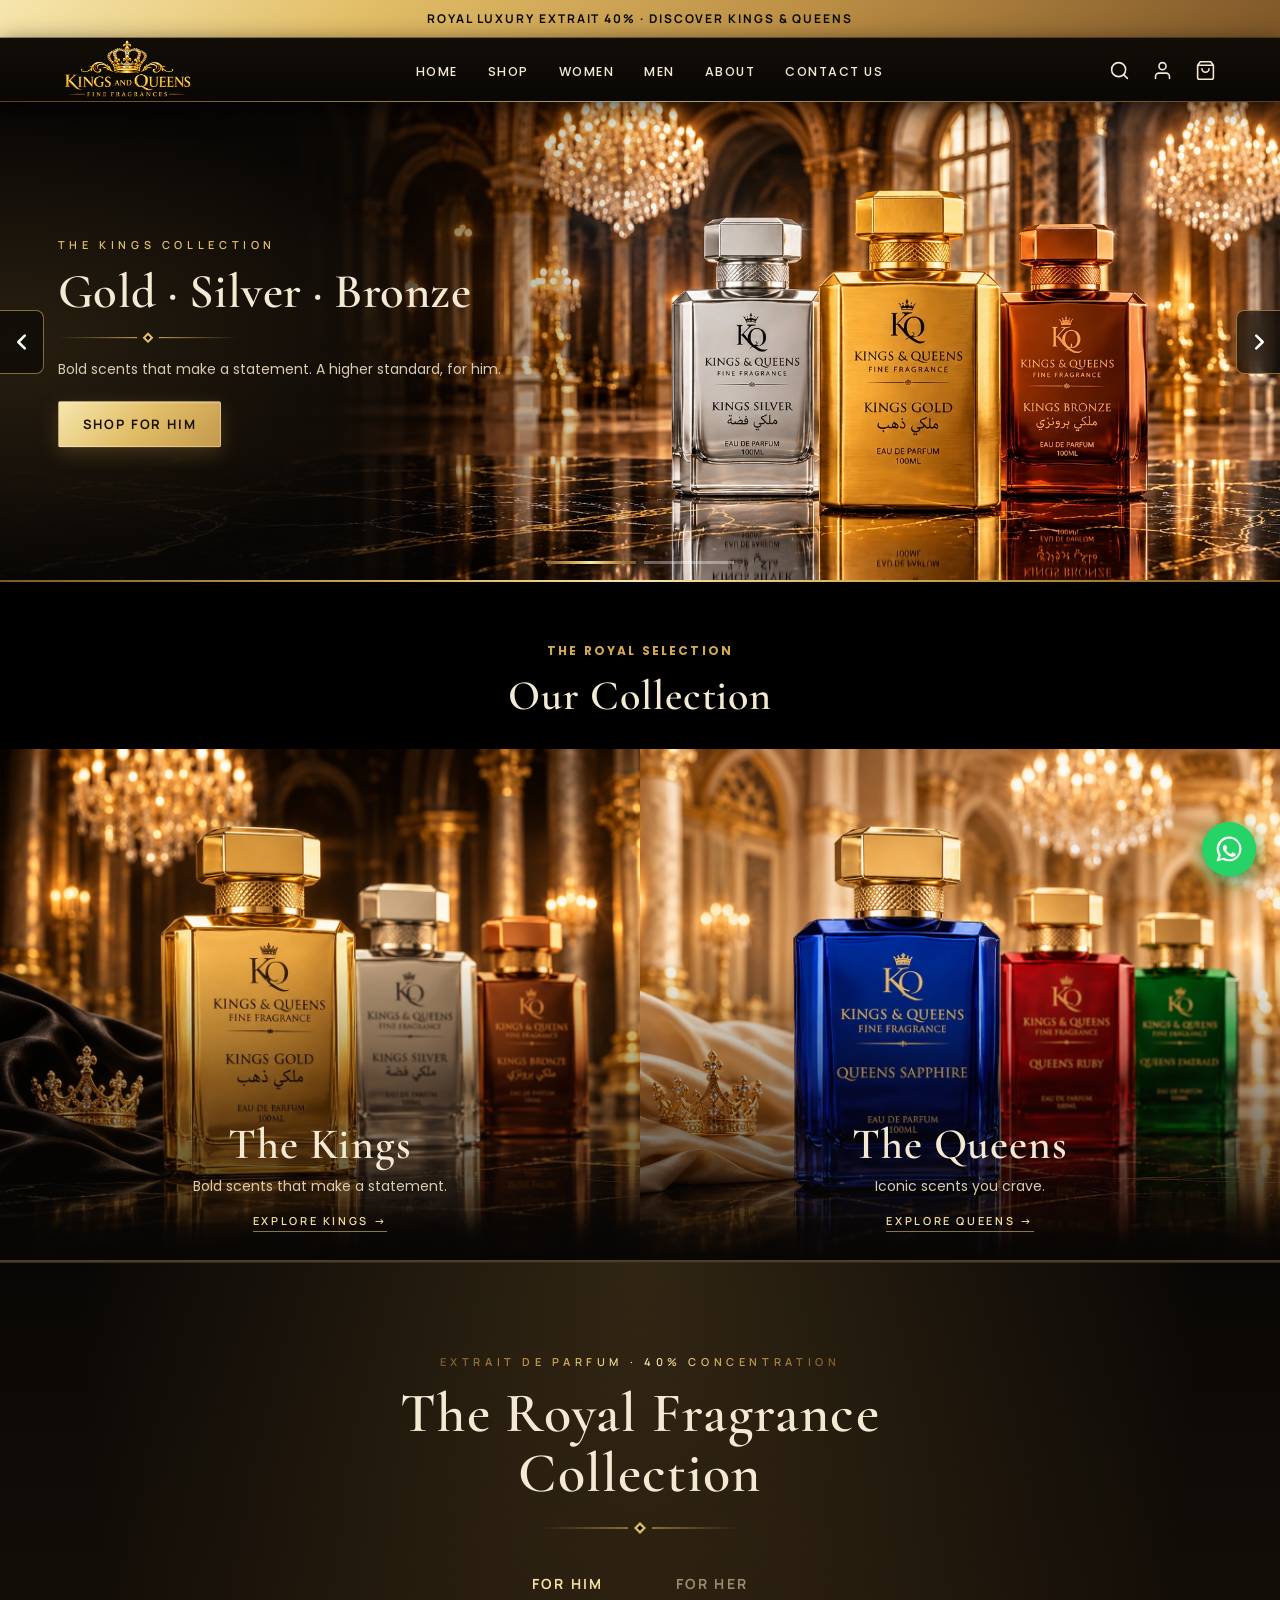
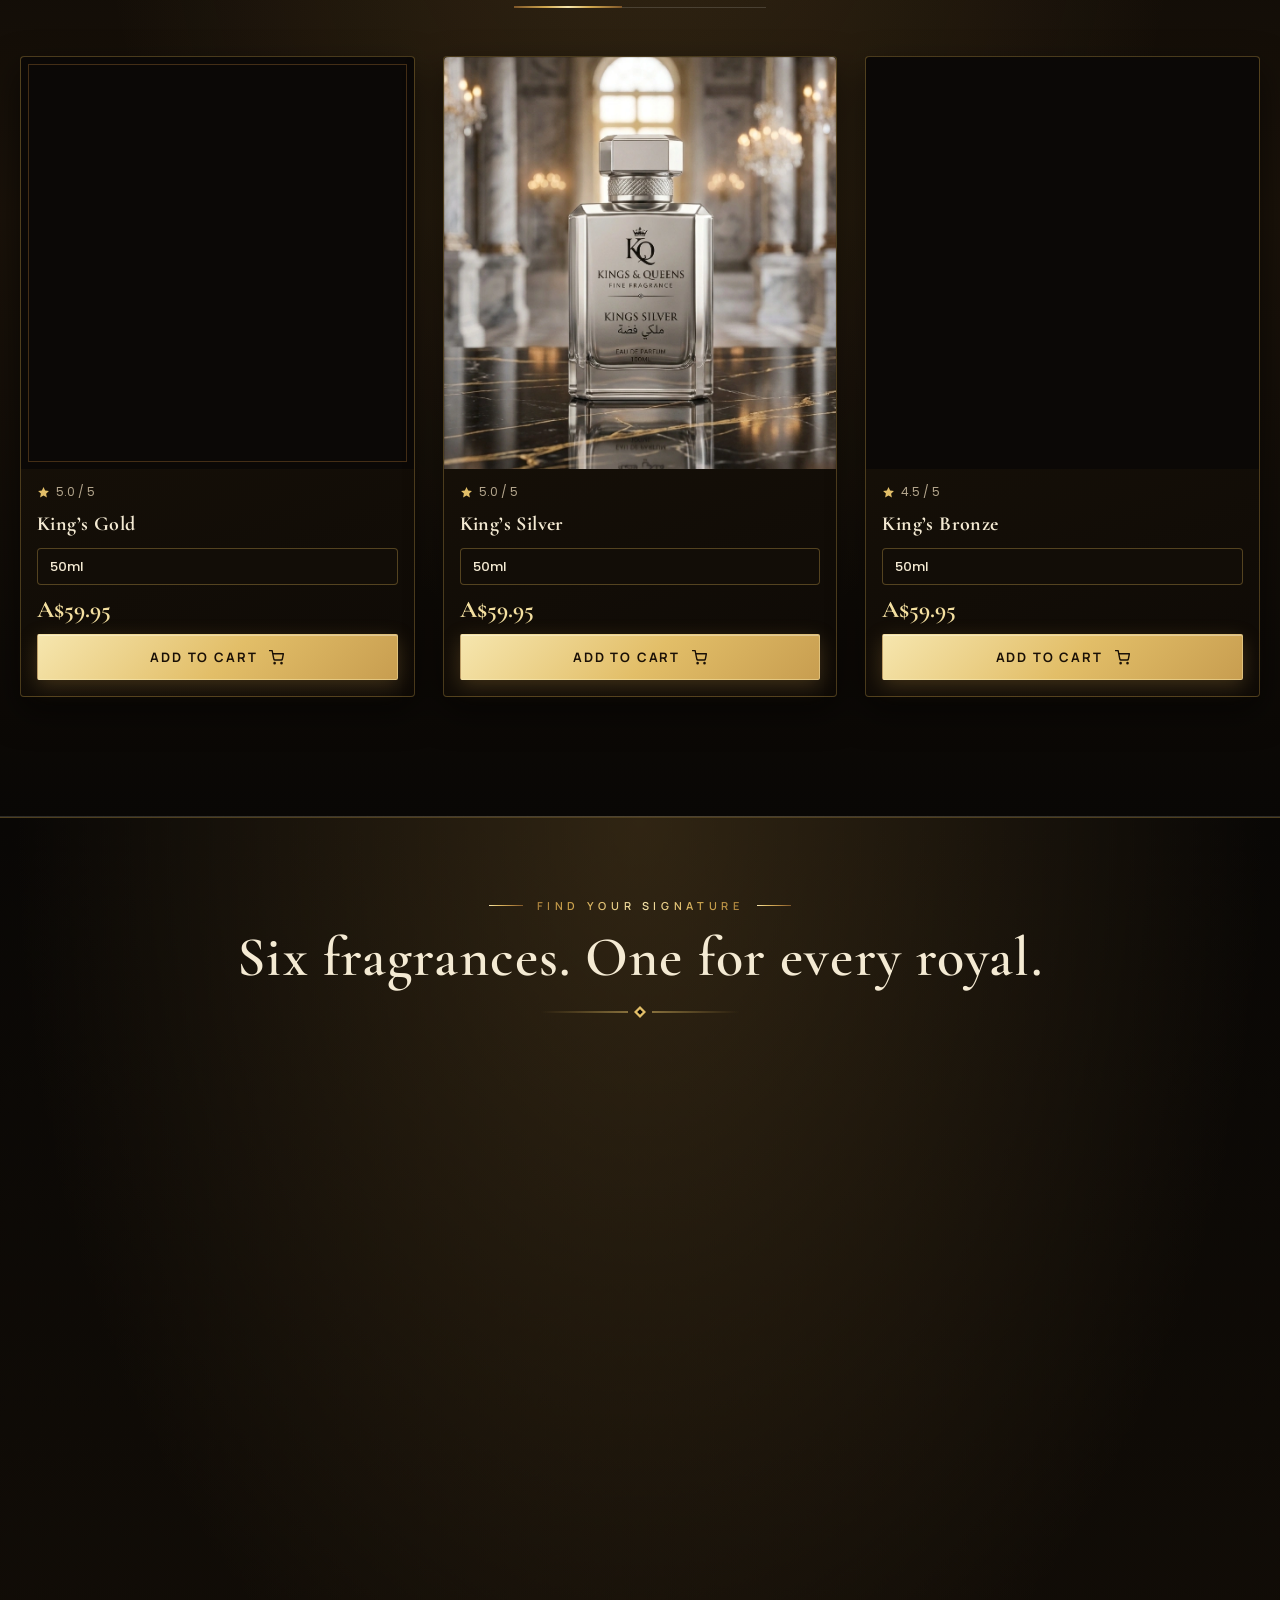
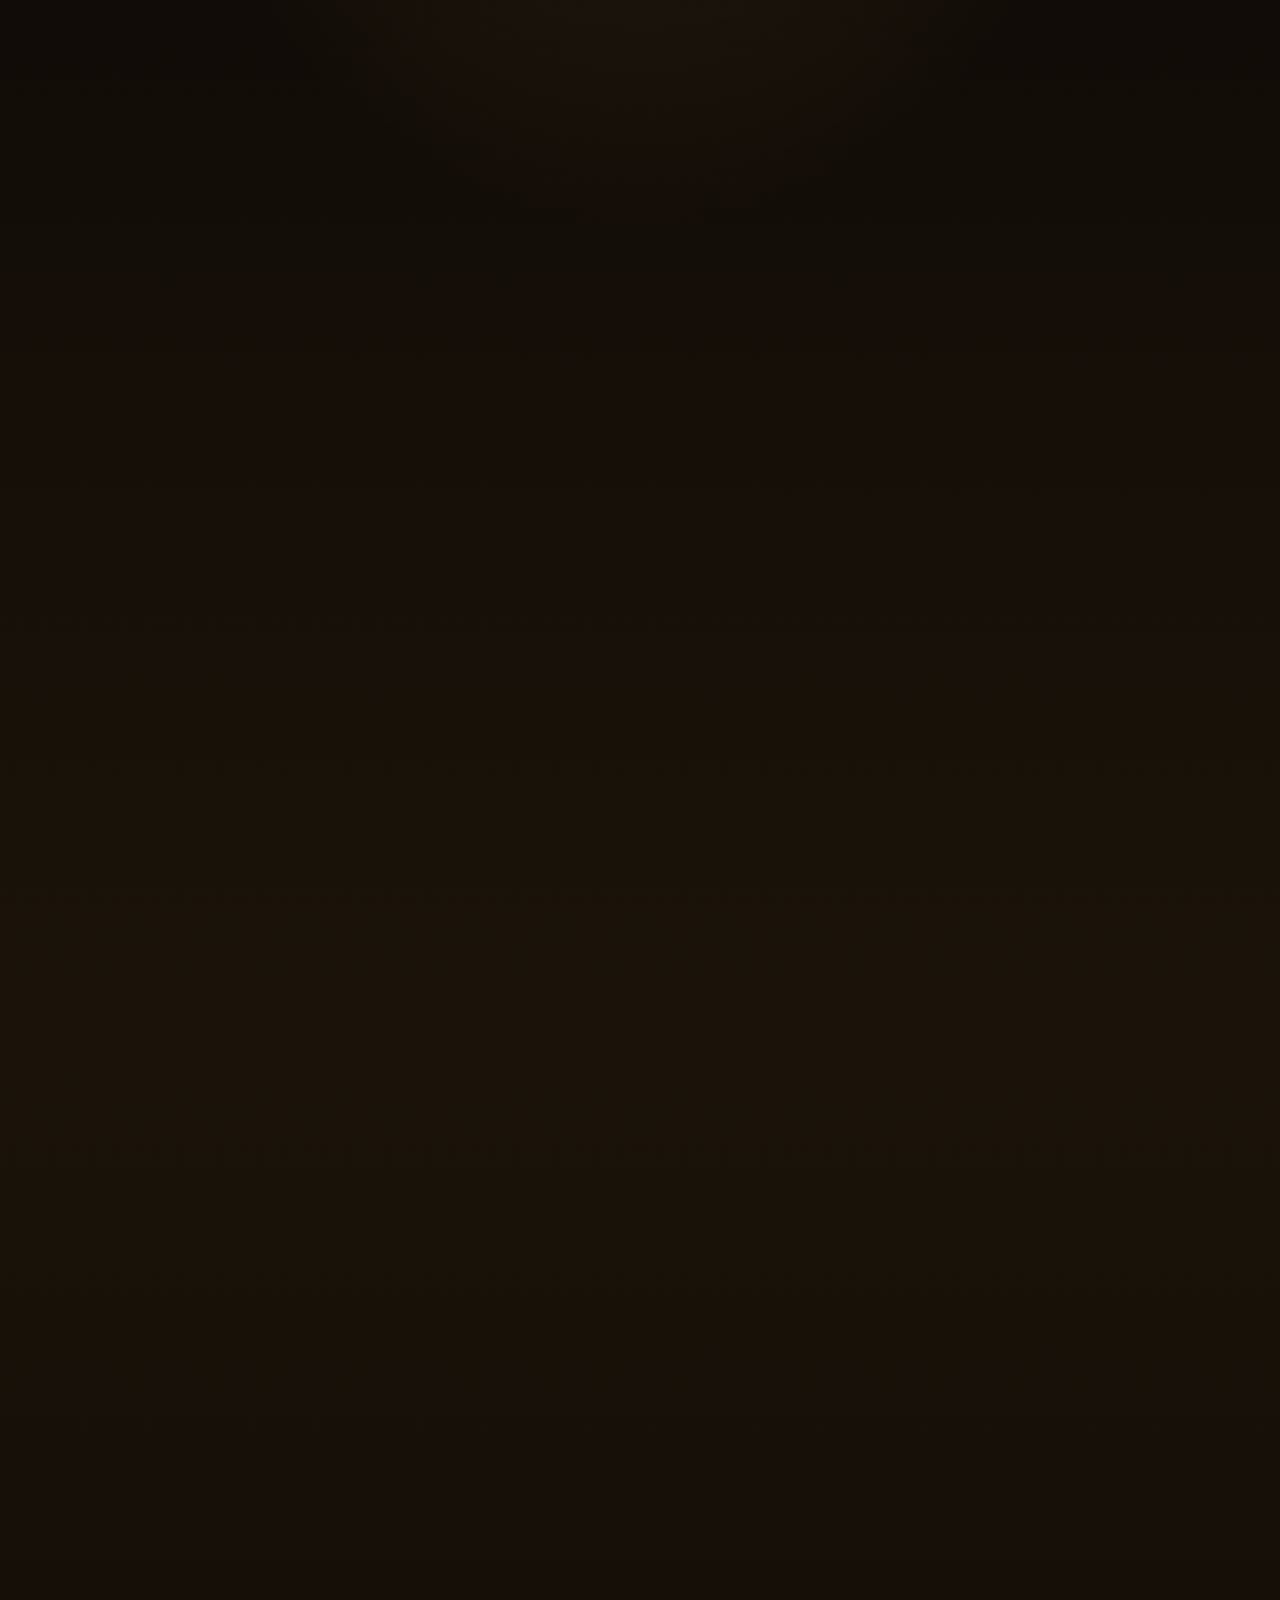
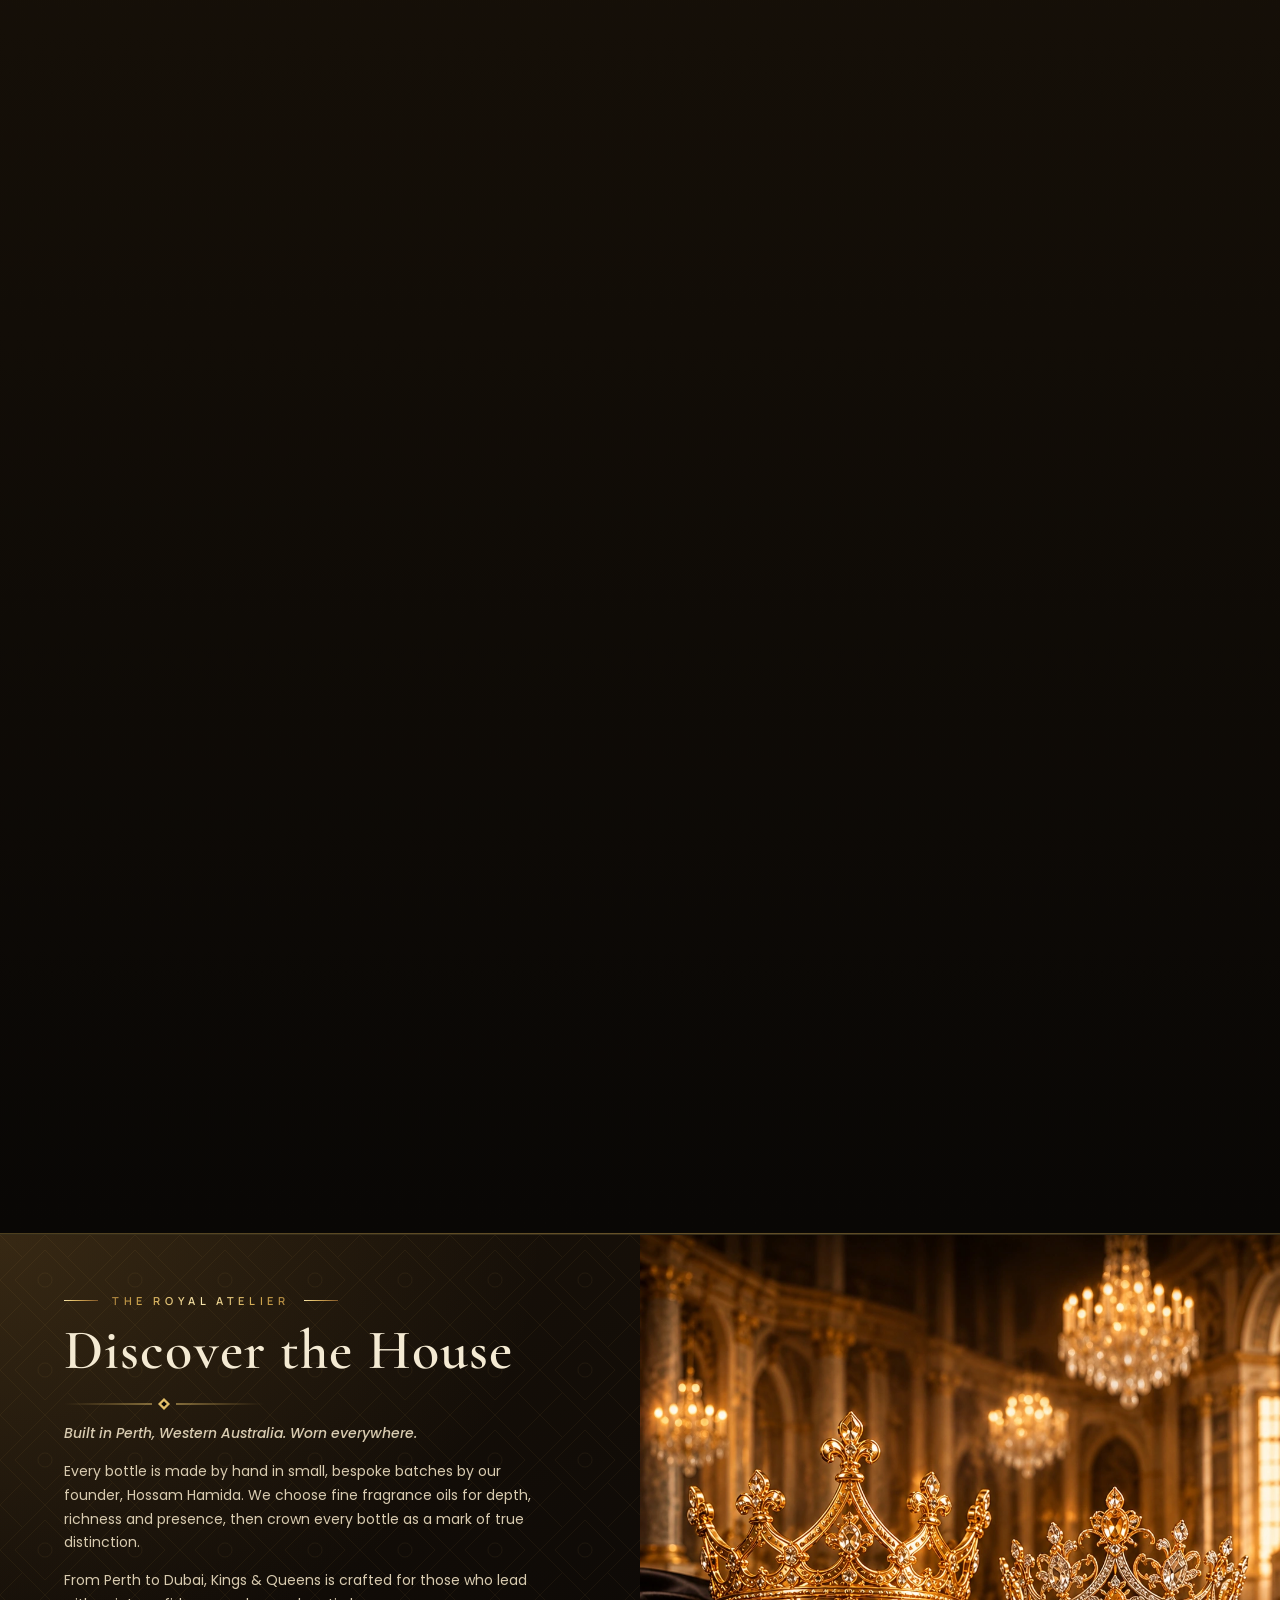
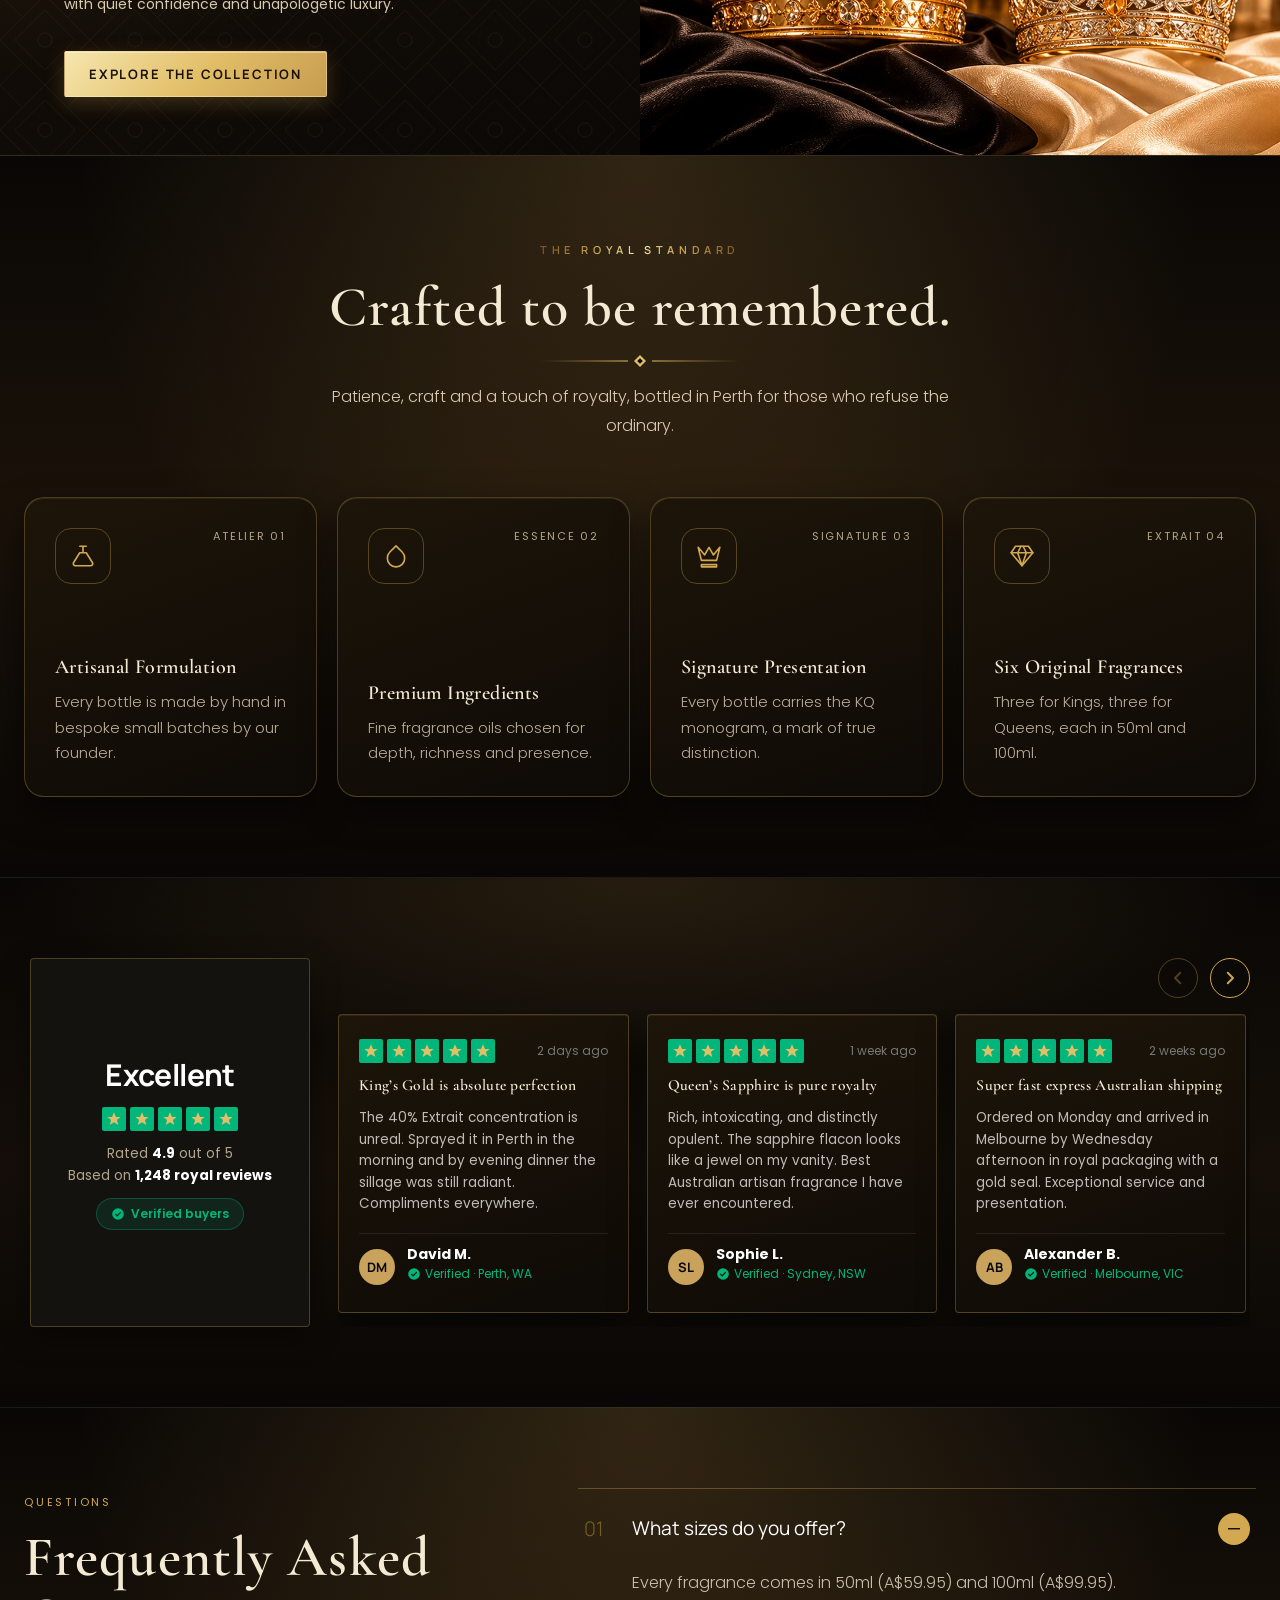
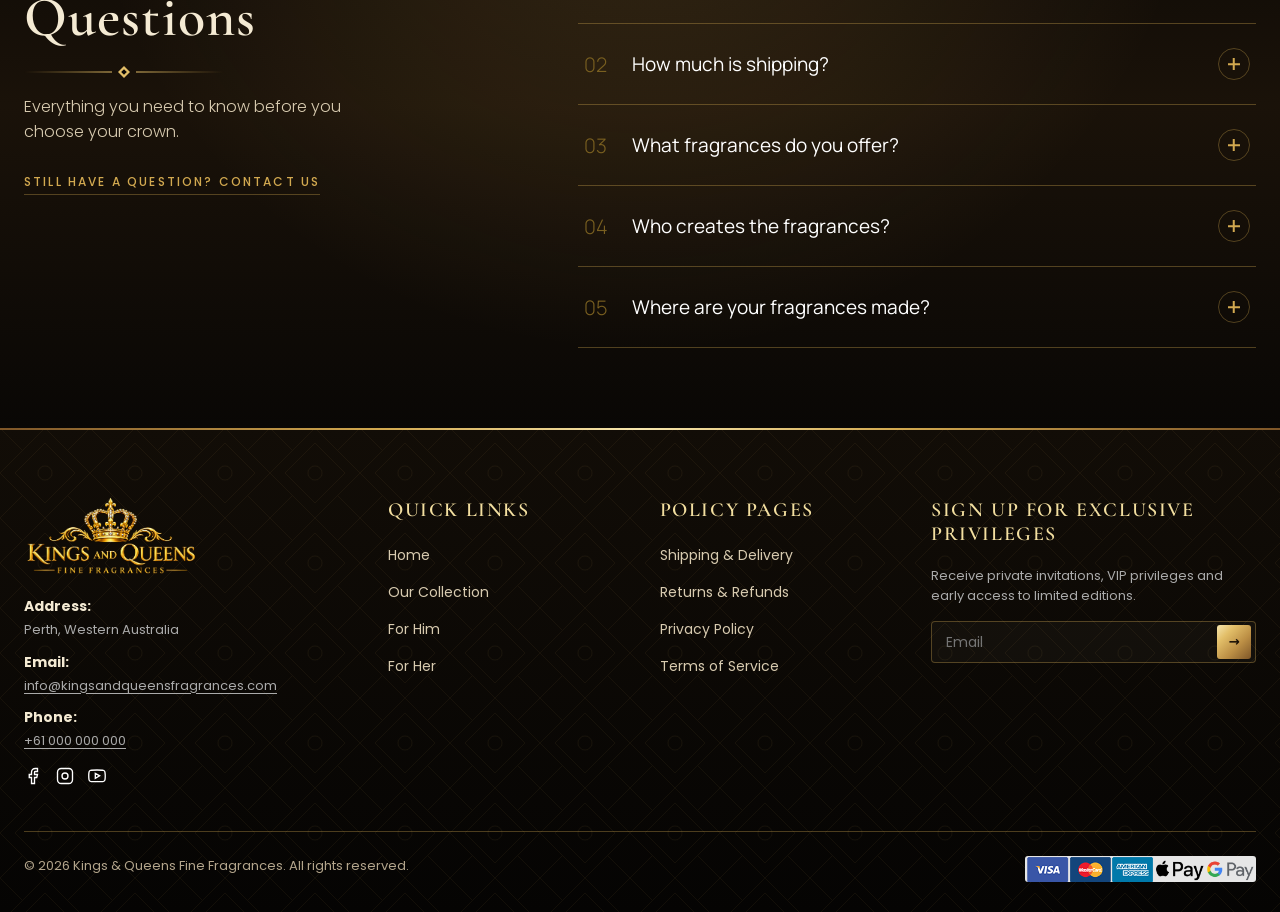
==== commit ca728e14: "Remove Handcrafted in Perth from announcement bar, drawer, and cards" ====
--- a/index.html
+++ b/index.html
@@ -6,7 +6,7 @@
   <meta name="viewport" content="width=device-width, initial-scale=1, viewport-fit=cover">
   <title>Kings &amp; Queens Fine Fragrances | Australian Haute Parfumerie</title>
   <meta name="description"
-    content="Where Luxury and Elegance Meet in Every Drop. Handcrafted Extrait de Parfum in Perth, Western Australia.">
+    content="Where Luxury and Elegance Meet in Every Drop. Royal Extrait de Parfum by Kings &amp; Queens Fine Fragrance.">
   
   <!-- Favicon & App Icons -->
   <link rel="icon" type="image/x-icon" href="favicon.ico">
@@ -4532,8 +4532,7 @@
 
 <body>
 
-  <div class="ann"><a href="#shop" onclick="tab('him')">HANDCRAFTED IN PERTH, WESTERN AUSTRALIA · DISCOVER KINGS &amp;
-      QUEENS</a></div>
+  <div class="ann"><a href="#shop" onclick="tab('him')">ROYAL LUXURY EXTRAIT 40% · DISCOVER KINGS &amp; QUEENS</a></div>
 
   <div class="hw">
     <header class="hd" id="hd">
@@ -4603,7 +4602,7 @@
     <a class="l" href="#shop" onclick="drawer(false);tab('him')">MEN</a>
     <a class="l" href="#story" onclick="drawer(false)">ABOUT</a>
     <a class="l" href="#contact" onclick="drawer(false)">CONTACT US</a>
-    <div class="dr-f">Handcrafted Extrait 40% · Perth, Western Australia<br>Handcrafted Extrait 40% · Perth, Western Australia
+    <div class="dr-f">Royal Extrait 40% · Fine Fragrance
     </div>
   </nav>
 
@@ -5005,8 +5004,8 @@
               </svg></div><span>Atelier 01</span>
           </div>
           <div>
-            <h3>Handcrafted in Perth</h3>
-            <p>Every bottle is made by hand in Western Australia by our founder.</p>
+            <h3>Artisanal Formulation</h3>
+            <p>Every bottle is made by hand in bespoke small batches by our founder.</p>
           </div>
         </article>
         <article class="fc">
@@ -5468,7 +5467,7 @@
               fragrances?</span><i class="c"></i></button>
           <div class="a">
             <div>
-              <p>Every fragrance is an original formulation, handcrafted in small batches in Perth by our founder,
+              <p>Every fragrance is an original formulation, handcrafted in small batches by our founder,
                 Hossam Hamida.</p>
             </div>
           </div>
@@ -5477,7 +5476,7 @@
               made?</span><i class="c"></i></button>
           <div class="a">
             <div>
-              <p>Handcrafted in Perth, Western Australia.</p>
+              <p>Handcrafted in Western Australia.</p>
             </div>
           </div>
         </div>
@@ -5609,7 +5608,7 @@
               <span>−</span>
             </button>
             <div class="qv-acc-body">
-              Handcrafted Extrait de Parfum 40%, made by hand in Perth, Western Australia by our founder.
+              Handcrafted Extrait de Parfum 40%, made by hand in bespoke small batches by our founder.
             </div>
           </div>
           <div class="qv-acc-item">
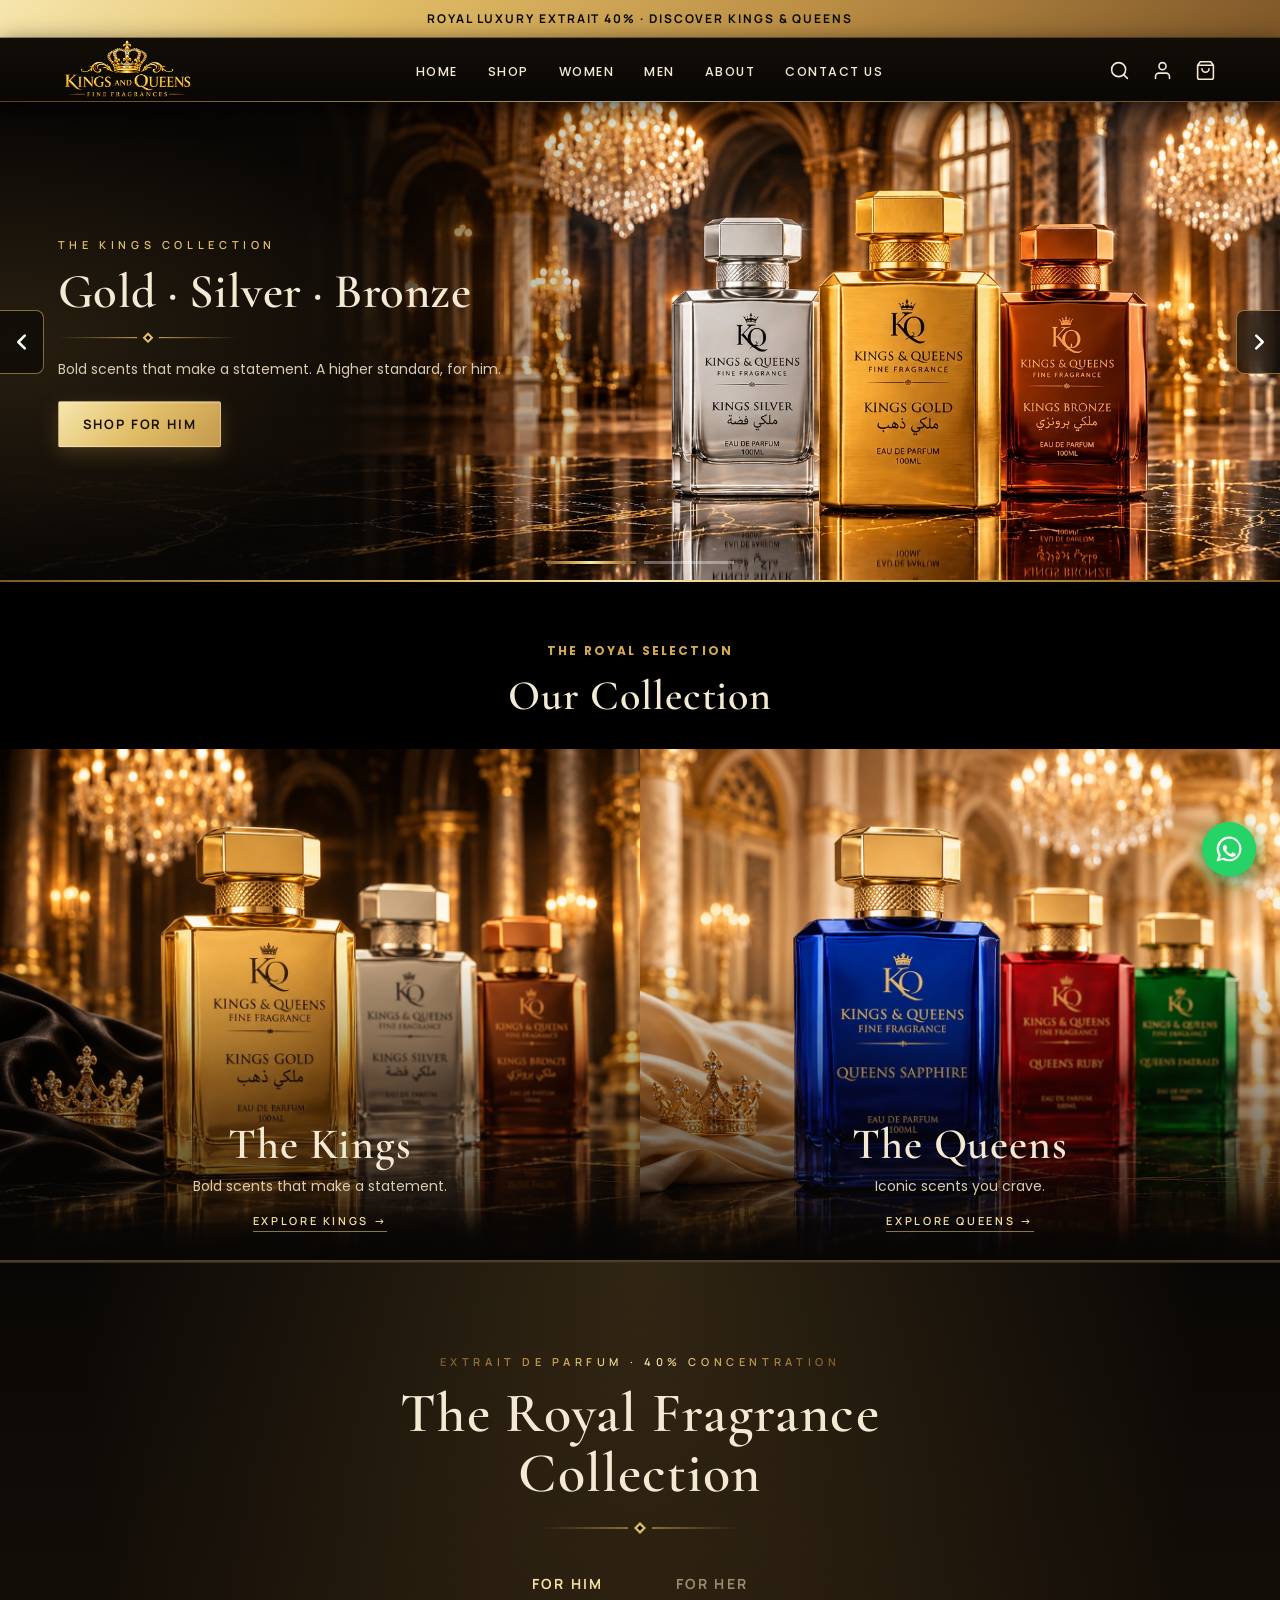
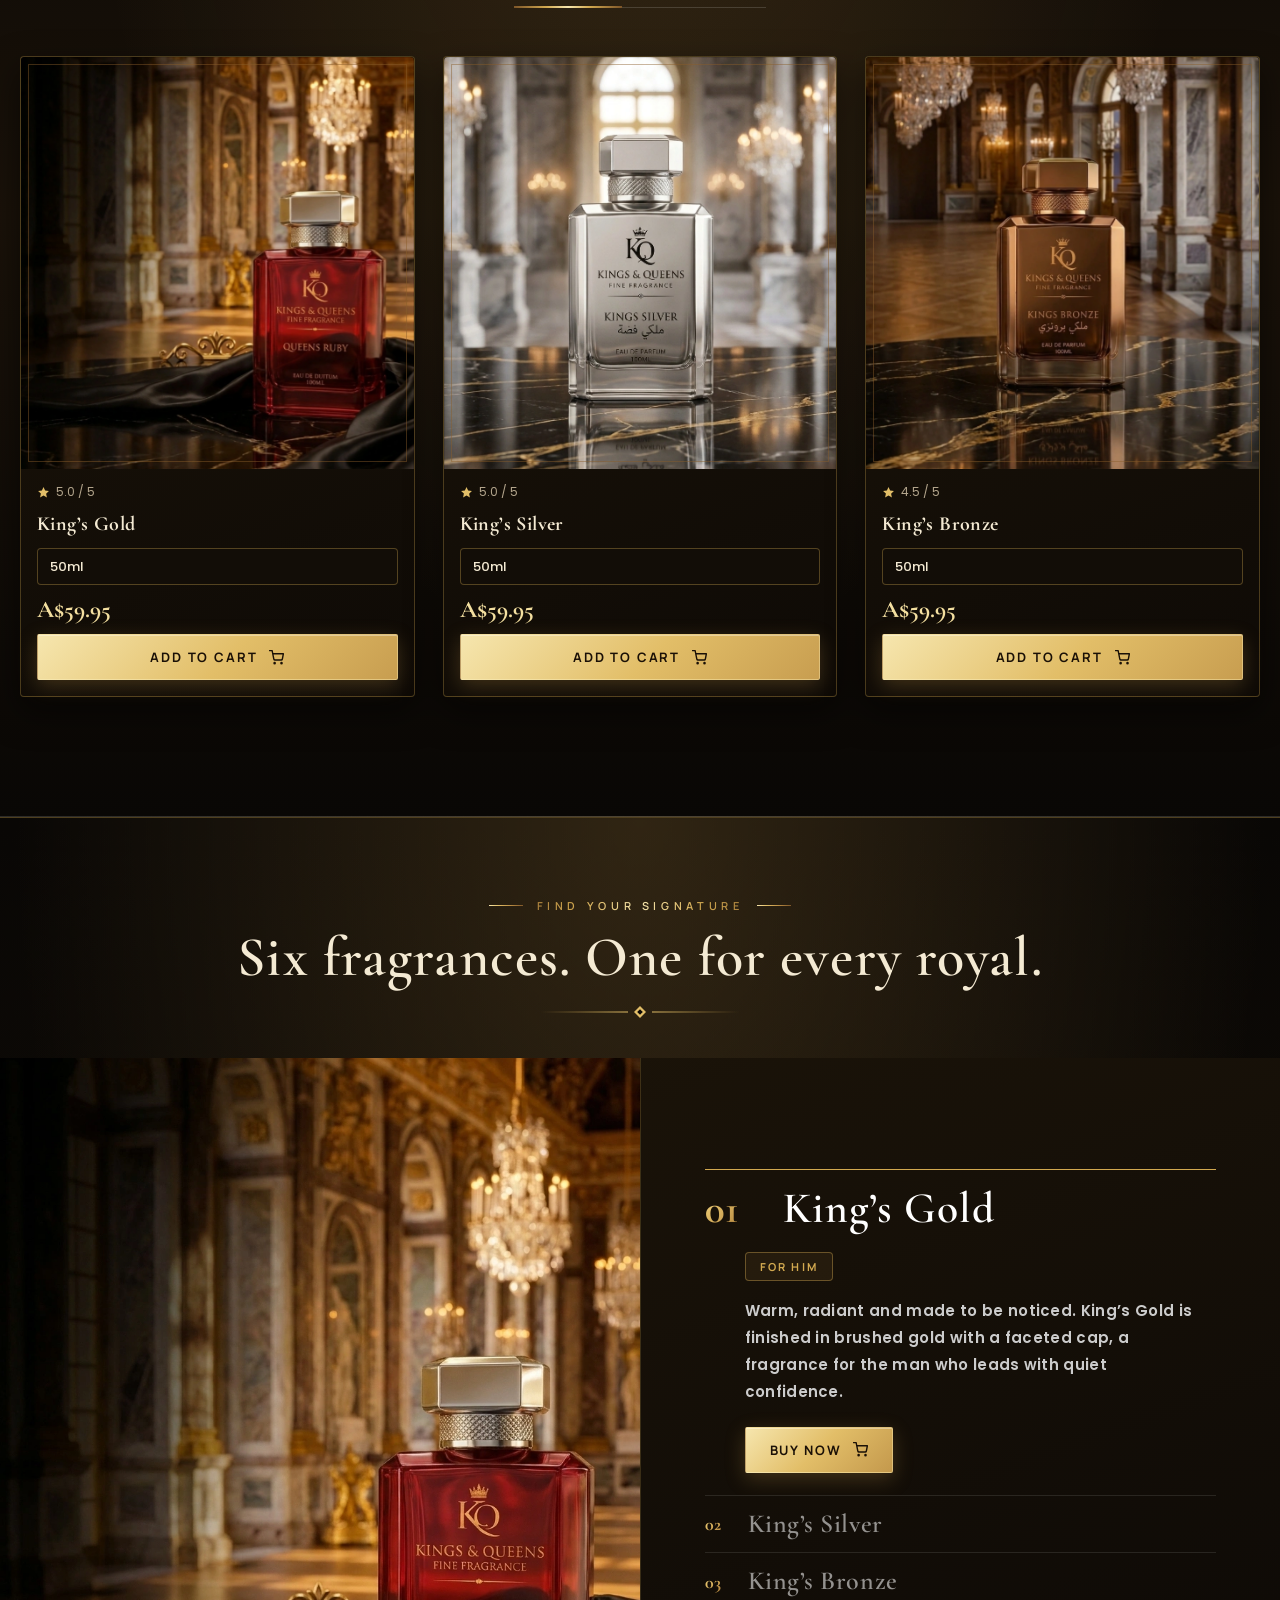
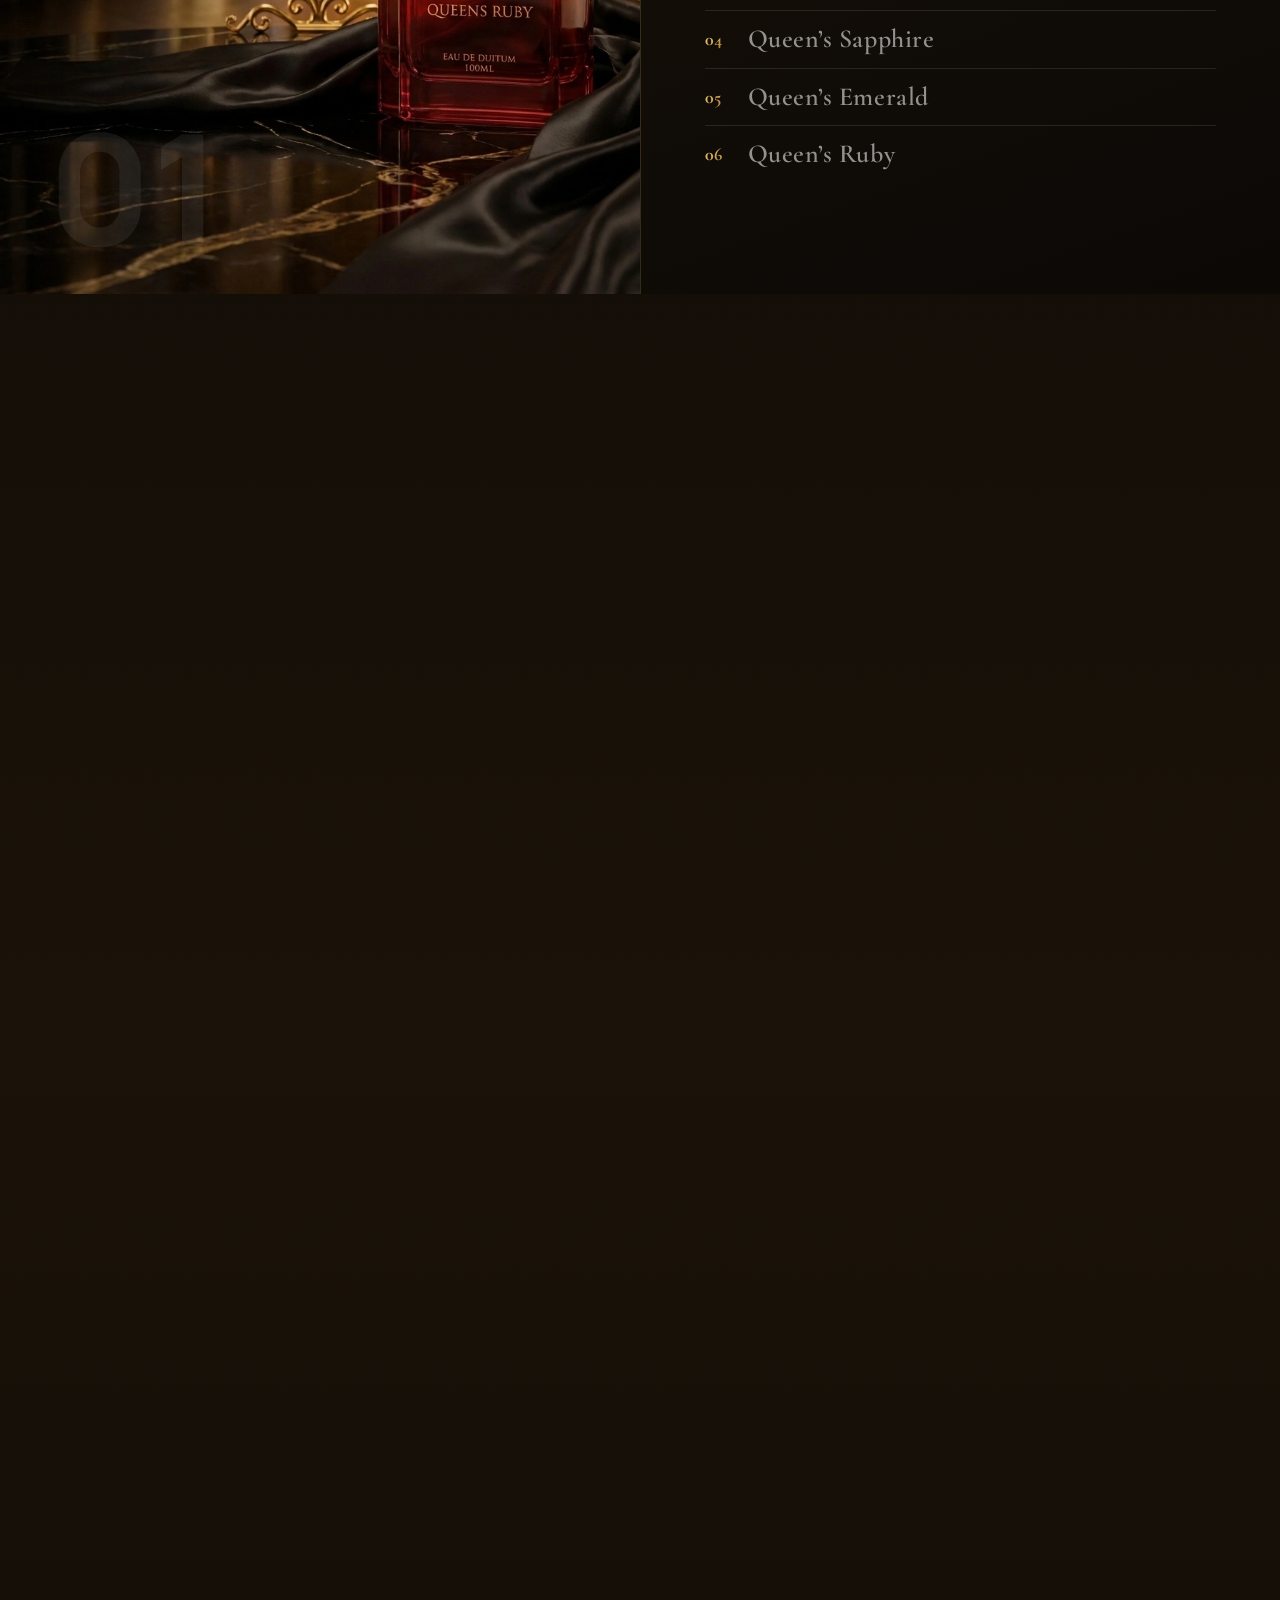
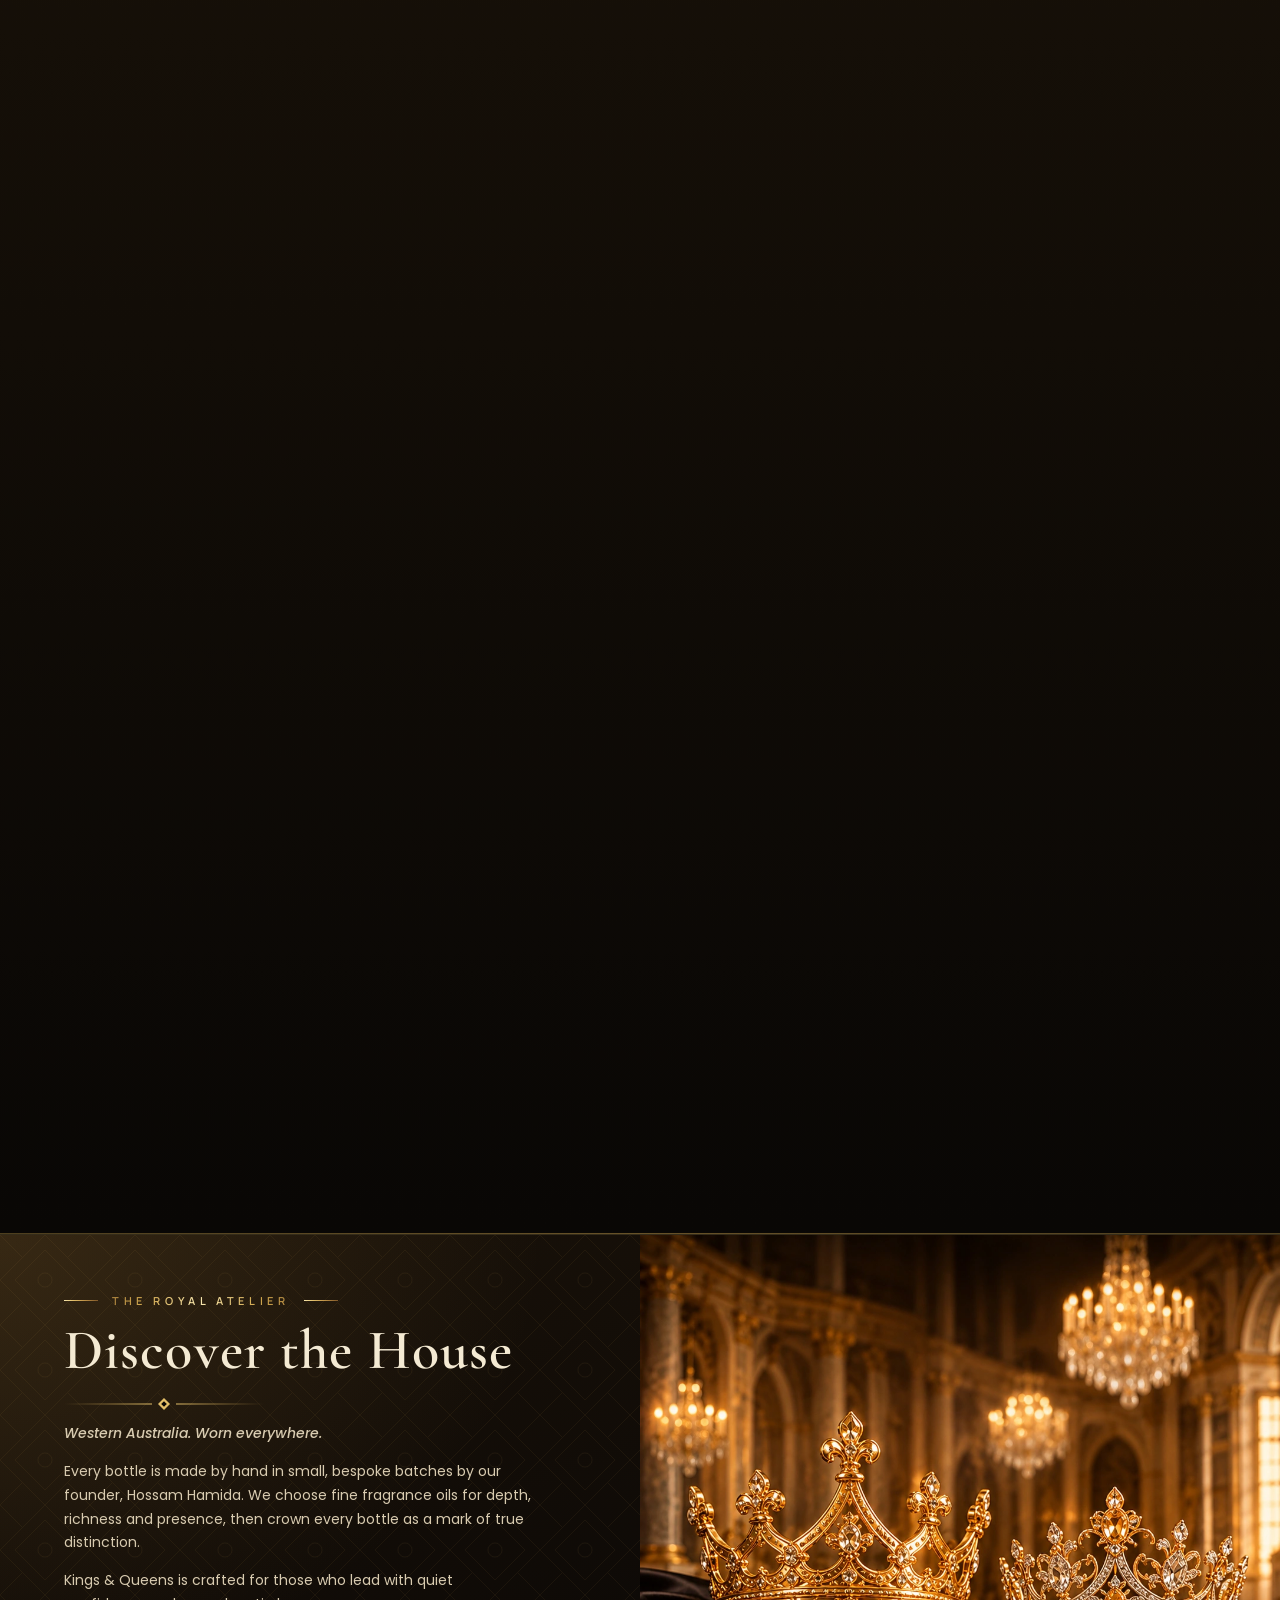
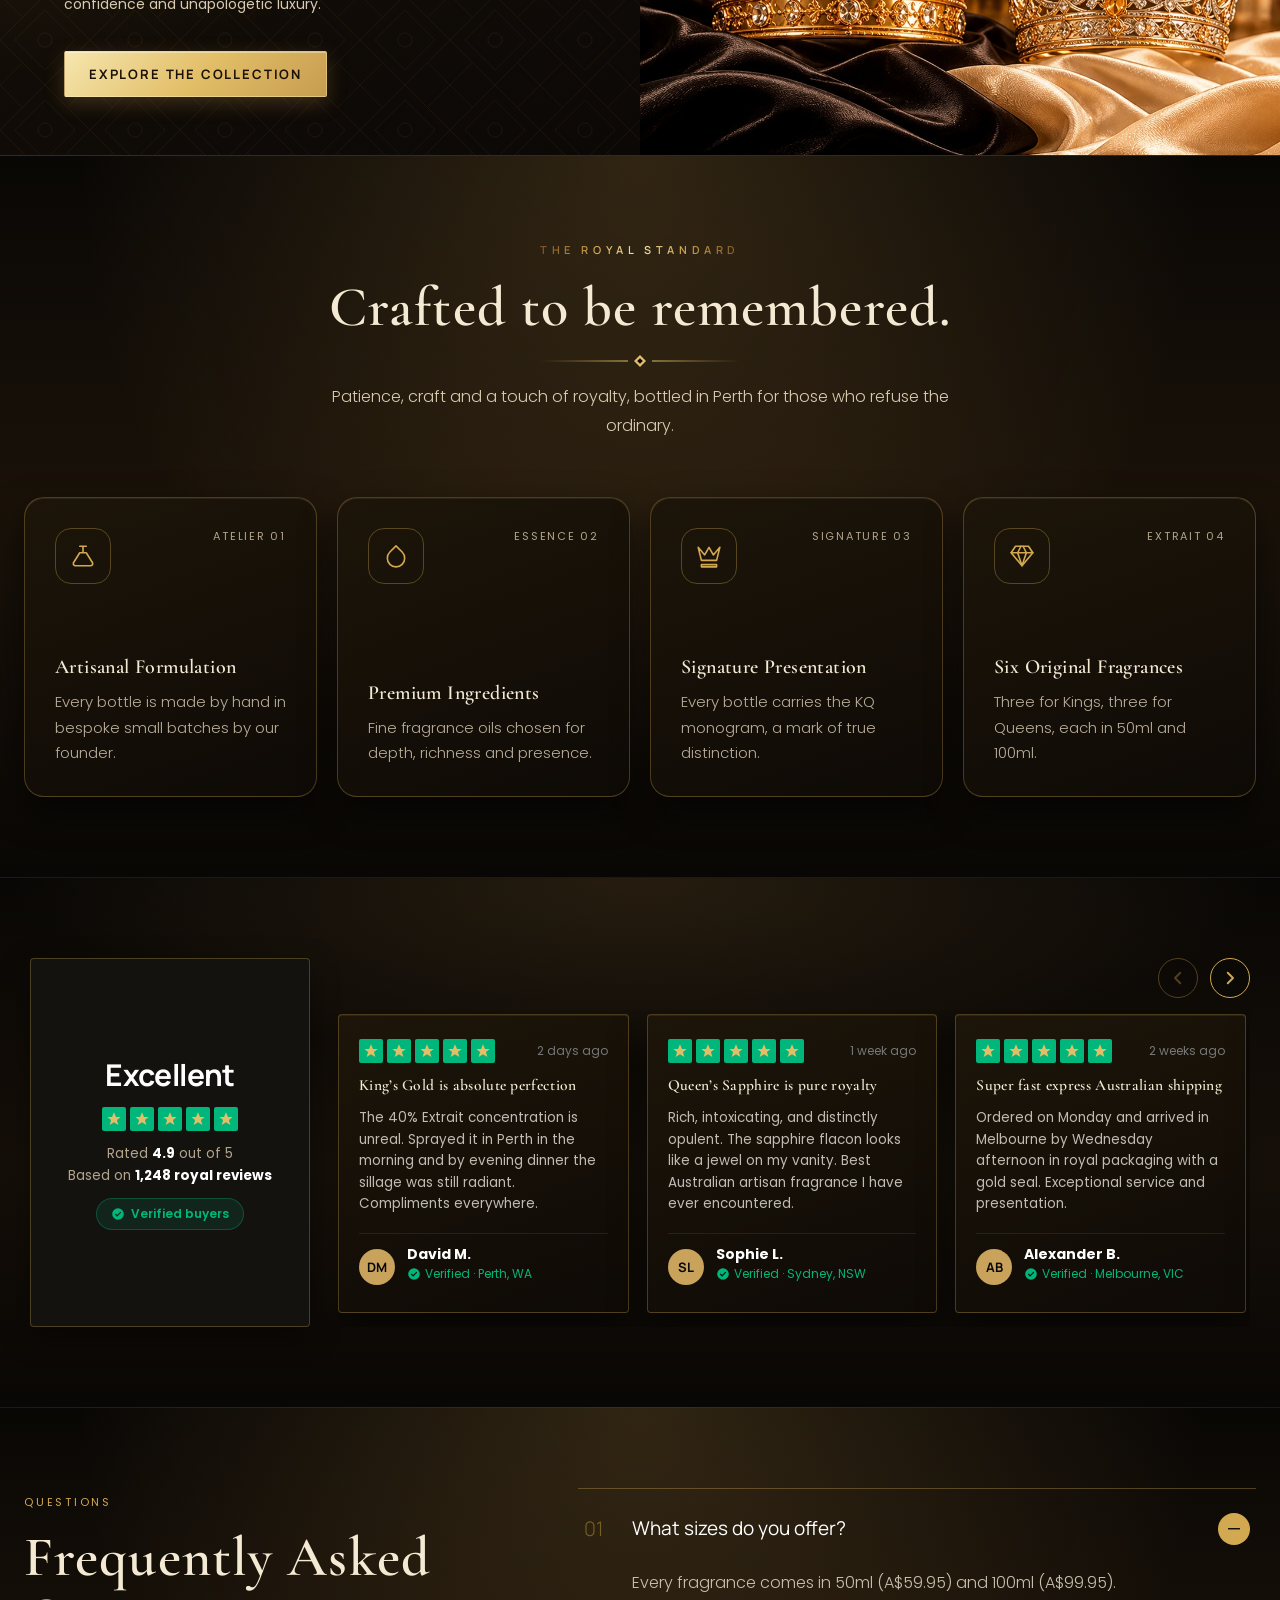
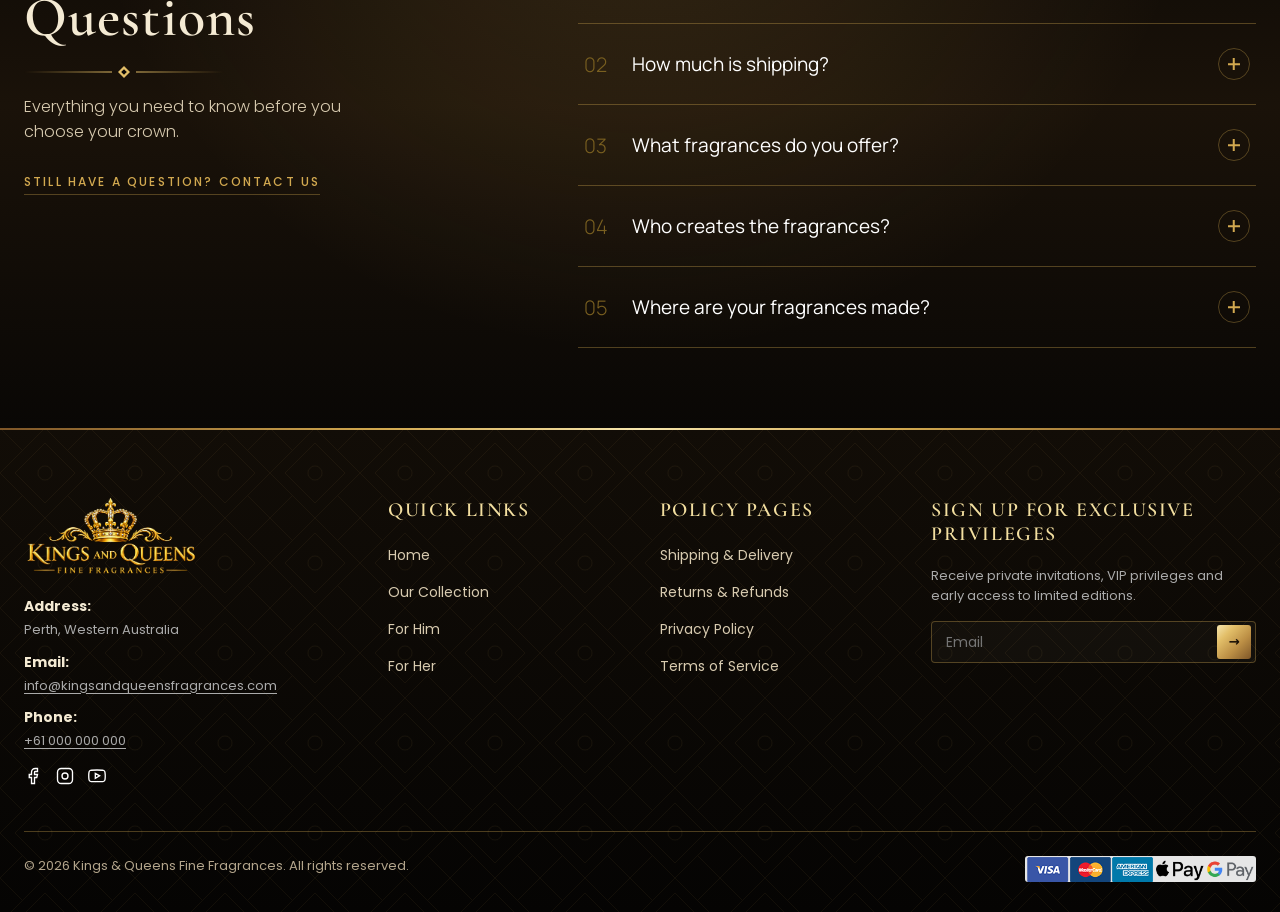
==== commit fc3ef16e: "Remove Perth to Dubai and Built in Perth from story section" ====
--- a/index.html
+++ b/index.html
@@ -4972,10 +4972,10 @@
       <div class="fs-story-content">
         <span class="fs-eb" style="align-self:flex-start;">The Royal Atelier</span>
         <h2>Discover the House</h2>
-        <p class="fs-story-lead">Built in Perth, Western Australia. Worn everywhere.</p>
+        <p class="fs-story-lead">Western Australia. Worn everywhere.</p>
         <p>Every bottle is made by hand in small, bespoke batches by our founder, Hossam Hamida. We choose fine
           fragrance oils for depth, richness and presence, then crown every bottle as a mark of true distinction.</p>
-        <p>From Perth to Dubai, Kings &amp; Queens is crafted for those who lead with quiet confidence and unapologetic
+        <p>Kings &amp; Queens is crafted for those who lead with quiet confidence and unapologetic
           luxury.</p>
         <div style="margin-top:20px;">
           <a class="fs-btn" href="#shop" onclick="tab('him')">Explore The Collection</a>
